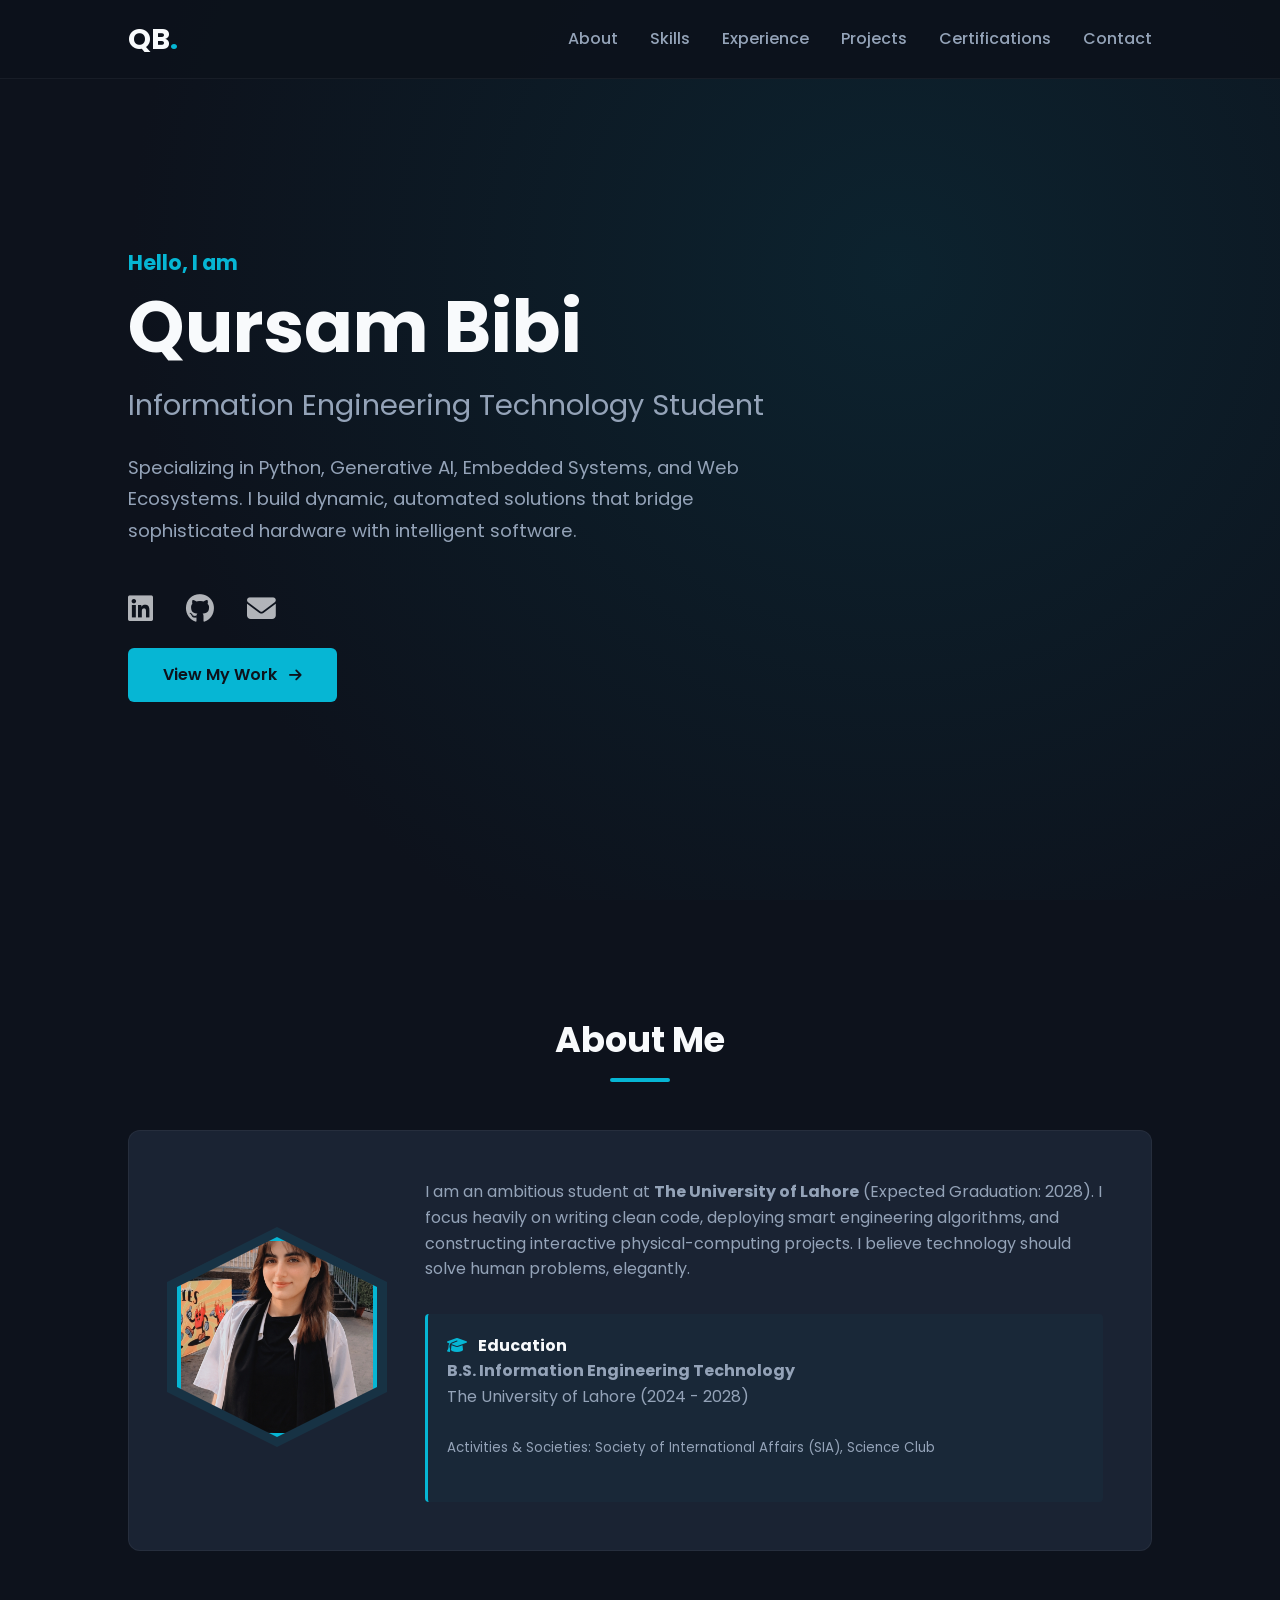
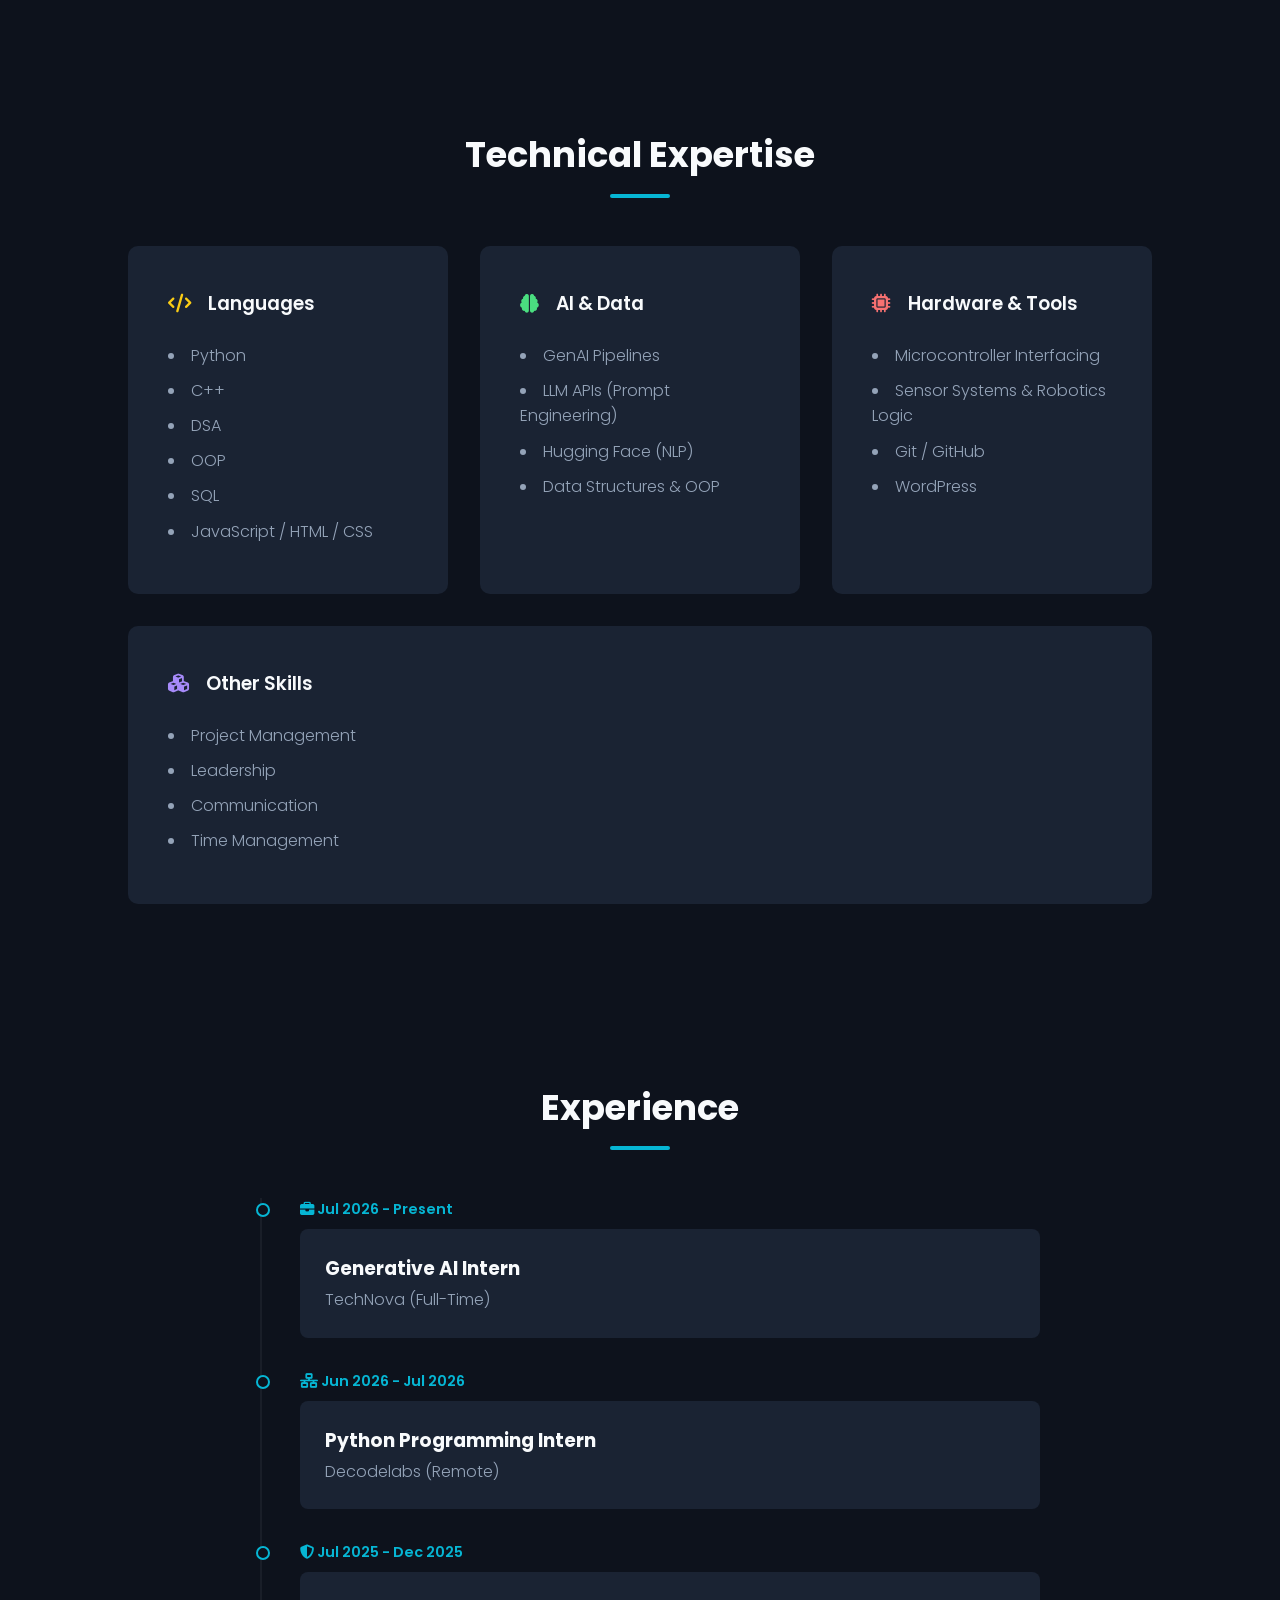
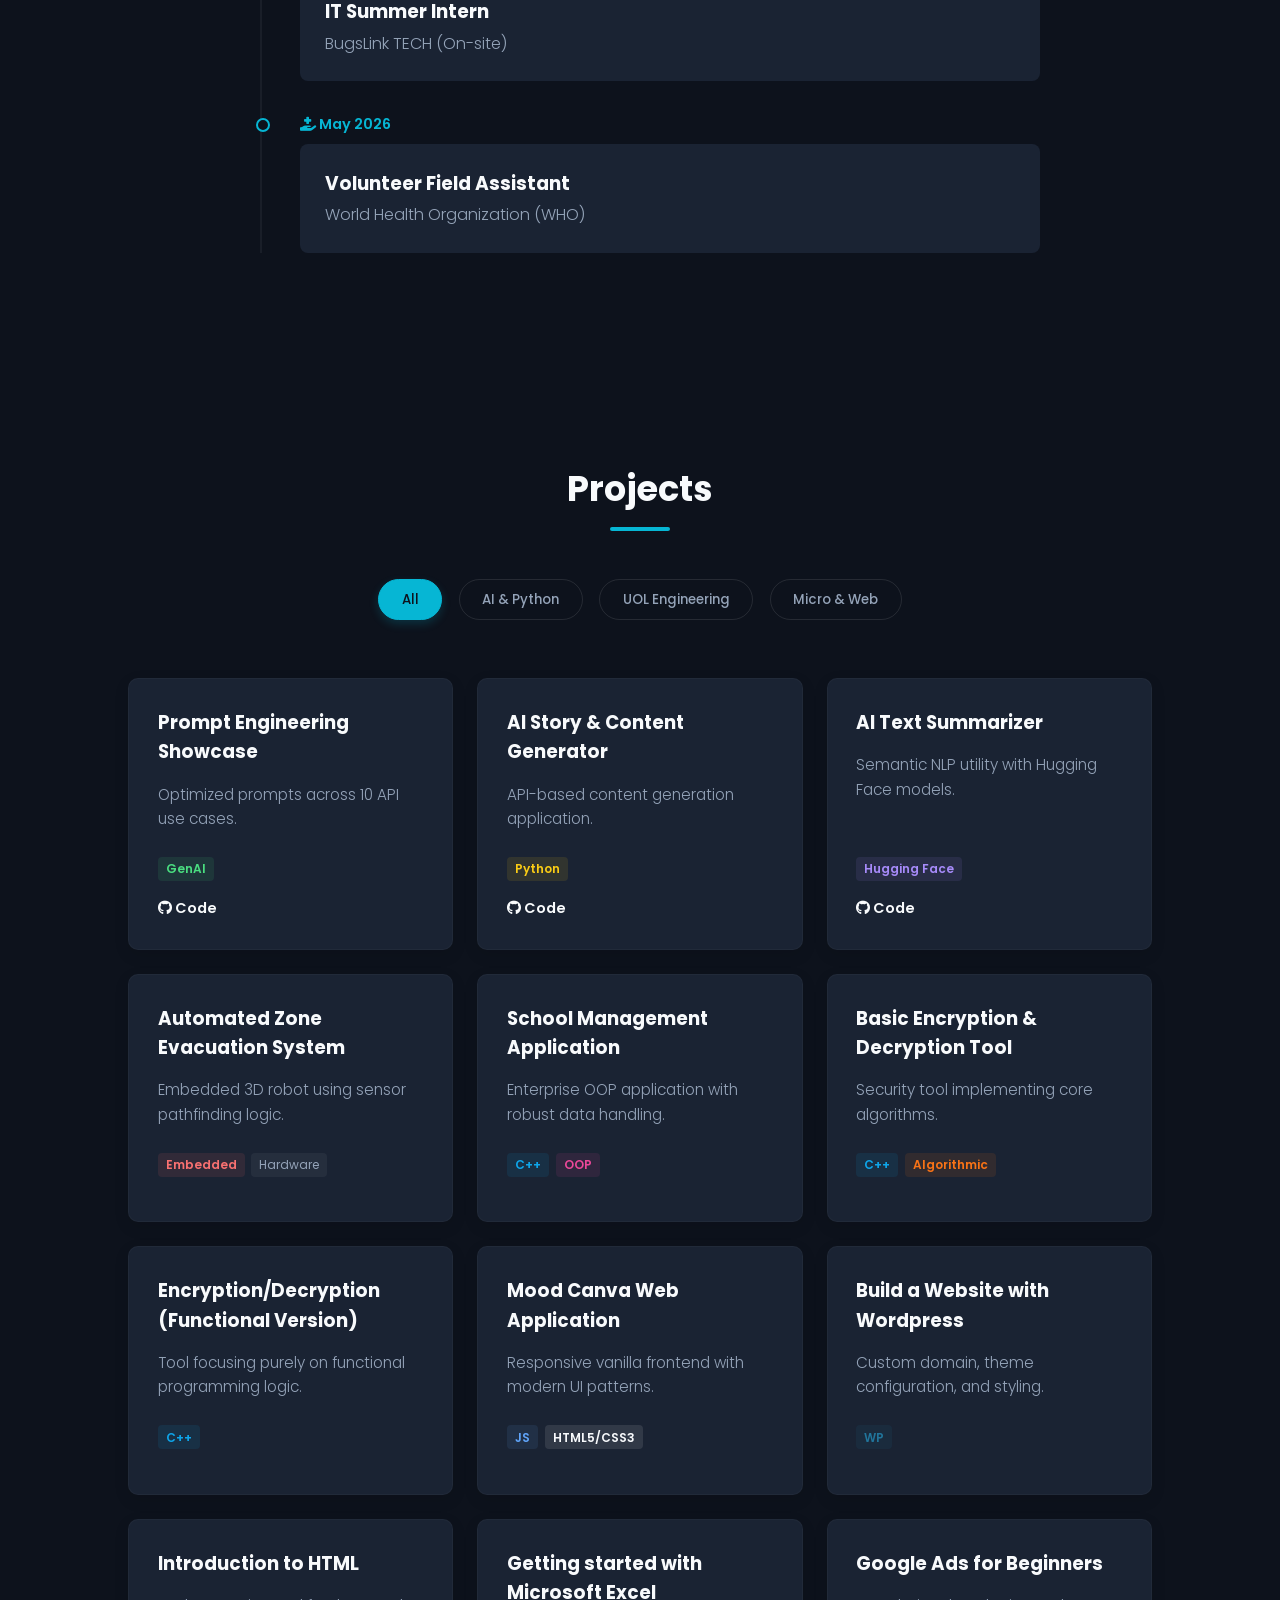
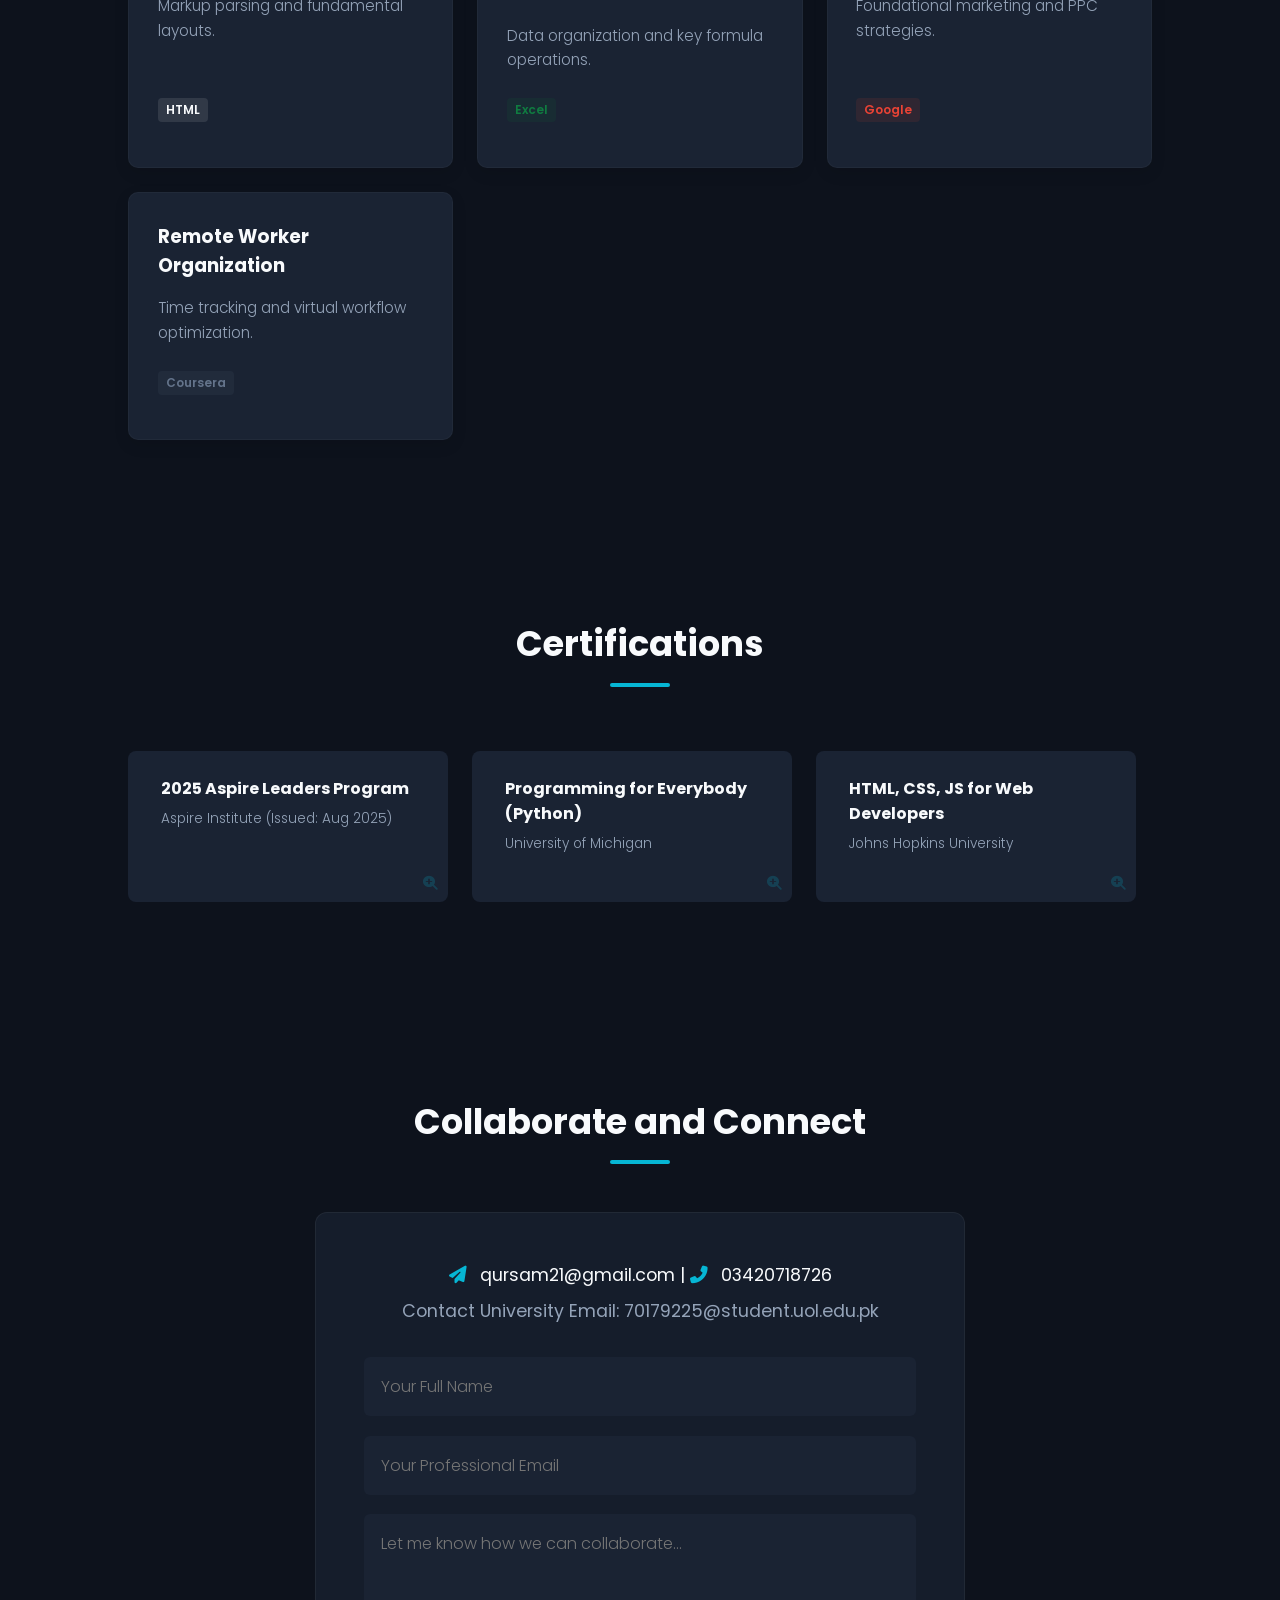
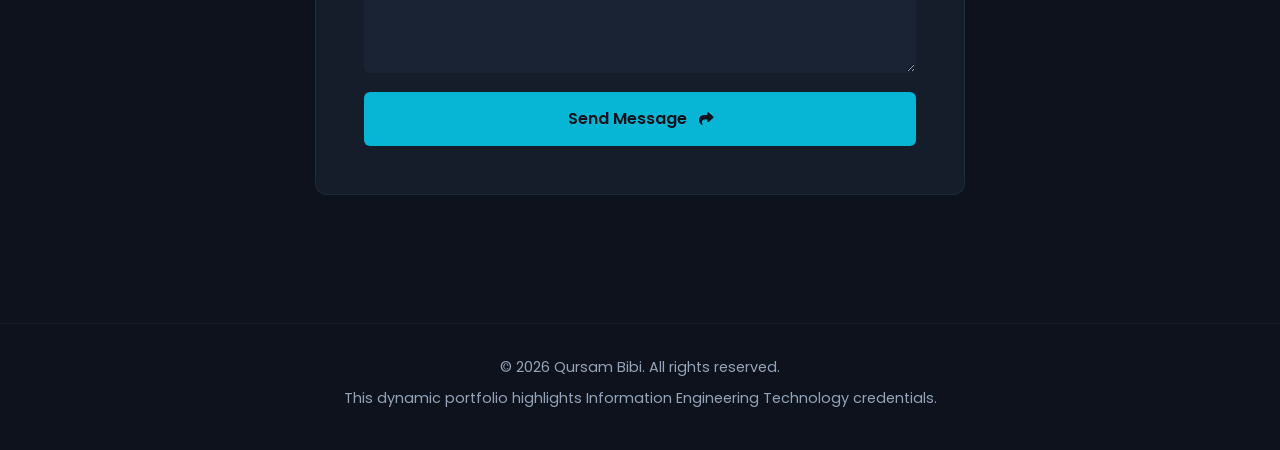
==== index.html @ 662cc567 "Move index.html to root folder" ====
<!DOCTYPE html>
<html lang="en">
<head>
    <meta charset="UTF-8">
    <meta name="viewport" content="width=device-width, initial-scale=1.0">
    <title>Qursam Bibi | Engineering Portfolio</title>
    <!-- Modern Font and FontAwesome for Icons -->
    <link href="https://fonts.googleapis.com/css2?family=Poppins:wght@300;400;600;700&display=swap" rel="stylesheet">
    <link rel="stylesheet" href="https://cdnjs.cloudflare.com/ajax/libs/font-awesome/6.4.0/css/all.min.css">
    <link rel="stylesheet" href="style.css">
</head>
<body class="interactive-theme">

    <!-- Header / Navigation -->
    <header>
        <div class="logo">QB<span>.</span></div>
        <nav>
            <ul class="nav-links">
                <li><a href="#about">About</a></li>
                <li><a href="#skills">Skills</a></li>
                <li><a href="#experience">Experience</a></li>
                <li><a href="#projects">Projects</a></li>
                <li><a href="#certifications">Certifications</a></li>
                <li><a href="#contact">Contact</a></li>
            </ul>
        </nav>
        <div class="menu-toggle"><i class="fas fa-bars"></i></div>
    </header>

    <!-- Hero Section with Mask Cursor Effect -->
    <section class="hero mask-effect">
        <div class="hero-bg-anim"></div>
        <div class="hero-content main-content" id="heroMask">
            <h3 class="reveal-top">Hello, I am</h3>
            <h1 class="reveal-top delay-1">Qursam Bibi</h1>
            <h2 class="reveal-top delay-2">Information Engineering Technology Student</h2>
            <p class="reveal-top delay-3">Specializing in Python, Generative AI, Embedded Systems, and Web Ecosystems. I build dynamic, automated solutions that bridge sophisticated hardware with intelligent software.</p>
            <div class="social-icons reveal-top delay-4">
                <a href="https://www.linkedin.com/in/qursam-bibi-b3309b320/" target="_blank"><i class="fab fa-linkedin"></i></a>
                <a href="https://github.com/QURSAM-70179225" target="_blank"><i class="fab fa-github"></i></a>
                <a href="mailto:qursam21@gmail.com"><i class="fas fa-envelope"></i></a>
            </div>
            <a href="#projects" class="btn btn-primary reveal-top delay-5">View My Work <i class="fas fa-arrow-right"></i></a>
        </div>
    </section>

    <!-- About Section (Including Integrated Picture) -->
    <section id="about" class="about">
        <h2 class="section-title reveal-left">About Me</h2>
        <div class="about-container reveal-bottom delay-1">
            <div class="about-image">
                <img src="image_0.png" alt="Qursam Bibi - Information Engineering Technology" class="portrait-hex">
            </div>
            <div class="about-text">
                <p>I am an ambitious student at <strong>The University of Lahore</strong> (Expected Graduation: 2028). I focus heavily on writing clean code, deploying smart engineering algorithms, and constructing interactive physical-computing projects. I believe technology should solve human problems, elegantly.</p>
                <div class="edu-box">
                    <h4><i class="fas fa-graduation-cap edu-icon"></i> Education</h4>
                    <p><strong>B.S. Information Engineering Technology</strong><br>The University of Lahore (2024 - 2028)</p>
                    <p class="edu-meta"><small>Activities & Societies: Society of International Affairs (SIA), Science Club</small></p>
                </div>
            </div>
        </div>
    </section>

    <!-- Skills Grid Section -->
    <section id="skills" class="skills grid-fade">
        <h2 class="section-title reveal-left">Technical Expertise</h2>
        <div class="skills-grid">
            <div class="skill-category reveal-bottom">
                <div class="skill-head"><h3><i class="fas fa-code icon-lang"></i> Languages</h3></div>
                <ul><li>Python</li><li>C++</li><li>DSA</li><li>OOP</li><li>SQL</li><li>JavaScript / HTML / CSS</li></ul>
            </div>
            <div class="skill-category reveal-bottom delay-1">
                <div class="skill-head"><h3><i class="fas fa-brain icon-ai"></i> AI & Data</h3></div>
                <ul><li>GenAI Pipelines</li><li>LLM APIs (Prompt Engineering)</li><li>Hugging Face (NLP)</li><li>Data Structures & OOP</li></ul>
            </div>
            <div class="skill-category reveal-bottom delay-2">
                <div class="skill-head"><h3><i class="fas fa-microchip icon-hw"></i> Hardware & Tools</h3></div>
                <ul><li>Microcontroller Interfacing</li><li>Sensor Systems & Robotics Logic</li><li>Git / GitHub</li><li>WordPress</li></ul>
            </div>
        </div>
        <div class="skills-grid custom-skills-margin">
            <div class="skill-category reveal-bottom delay-3">
                <div class="skill-head"><h3><i class="fas fa-cubes icon-other"></i> Other Skills</h3></div>
                <ul><li>Project Management</li><li>Leadership</li><li>Communication</li><li>Time Management</li></ul>
            </div>
        </div>
    </section>

    <!-- Experience Timeline Section -->
    <section id="experience" class="experience">
        <h2 class="section-title reveal-left">Experience</h2>
        <div class="timeline scroll-timeline">
            <div class="timeline-item reveal-right"><span class="date"><i class="fas fa-briefcase"></i> Jul 2026 - Present</span><div class="timeln-content"><h3>Generative AI Intern</h3><h4>TechNova (Full-Time)</h4></div></div>
            <div class="timeline-item reveal-right delay-1"><span class="date"><i class="fas fa-network-wired"></i> Jun 2026 - Jul 2026</span><div class="timeln-content"><h3>Python Programming Intern</h3><h4>Decodelabs (Remote)</h4></div></div>
            <div class="timeline-item reveal-right delay-2"><span class="date"><i class="fas fa-shield-alt"></i> Jul 2025 - Dec 2025</span><div class="timeln-content"><h3>IT Summer Intern</h3><h4>BugsLink TECH (On-site)</h4></div></div>
            <div class="timeline-item reveal-right delay-3"><span class="date"><i class="fas fa-hand-holding-medical"></i> May 2026</span><div class="timeln-content"><h3>Volunteer Field Assistant</h3><h4>World Health Organization (WHO)</h4></div></div>
        </div>
    </section>

    <!-- Projects Section (Integrated ALL 13 and Added Filter) -->
    <section id="projects" class="projects">
        <h2 class="section-title reveal-left">Projects</h2>
        
        <!-- Project Category Filter Buttons -->
        <div class="filter-controls reveal-bottom delay-1">
            <button class="filter-btn active" data-filter="all">All</button>
            <button class="filter-btn" data-filter="ai">AI & Python</button>
            <button class="filter-btn" data-filter="uol">UOL Engineering</button>
            <button class="filter-btn" data-filter="micro">Micro & Web</button>
        </div>

        <div class="project-grid scroll-grid" id="projectGrid">
            <!-- AI & Python -->
            <div class="project-card filt-ai reveal-bottom"><h3>Prompt Engineering Showcase</h3><p>Optimized prompts across 10 API use cases.</p><div class="card-tags"><span class="tech-tag tag-ai">GenAI</span></div><a href="https://github.com/QURSAM-70179225/prompt-engineering-showcase" target="_blank" class="proj-link"><i class="fab fa-github"></i> Code</a></div>
            <div class="project-card filt-ai reveal-bottom delay-1"><h3>AI Story & Content Generator</h3><p>API-based content generation application.</p><div class="card-tags"><span class="tech-tag tag-python">Python</span></div><a href="https://github.com/QURSAM-70179225/TechNova-ai-story-generator" target="_blank" class="proj-link"><i class="fab fa-github"></i> Code</a></div>
            <div class="project-card filt-ai reveal-bottom delay-2"><h3>AI Text Summarizer</h3><p>Semantic NLP utility with Hugging Face models.</p><div class="card-tags"><span class="tech-tag tag-hf">Hugging Face</span></div><a href="https://github.com/QURSAM-70179225/Novatech_ai-text-summarizer" target="_blank" class="proj-link"><i class="fab fa-github"></i> Code</a></div>
            
            <!-- UOL Engineering -->
            <div class="project-card filt-uol reveal-bottom delay-3"><h3>Automated Zone Evacuation System</h3><p>Embedded 3D robot using sensor pathfinding logic.</p><div class="card-tags"><span class="tech-tag tag-embedded">Embedded</span><span class="status-tag tag-hw">Hardware</span></div></div>
            <div class="project-card filt-uol reveal-bottom delay-4"><h3>School Management Application</h3><p>Enterprise OOP application with robust data handling.</p><div class="card-tags"><span class="tech-tag tag-cpp">C++</span><span class="tech-tag tag-oop">OOP</span></div></div>
            <div class="project-card filt-uol reveal-bottom delay-5"><h3>Basic Encryption & Decryption Tool</h3><p>Security tool implementing core algorithms.</p><div class="card-tags"><span class="tech-tag tag-cpp">C++</span><span class="tech-tag tag-algo">Algorithmic</span></div></div>
            <div class="project-card filt-uol reveal-bottom delay-6"><h3>Encryption/Decryption (Functional Version)</h3><p>Tool focusing purely on functional programming logic.</p><div class="card-tags"><span class="tech-tag tag-cpp">C++</span></div></div>
            
            <!-- Micro & Web Projects -->
            <div class="project-card filt-micro reveal-bottom delay-7"><h3>Mood Canva Web Application</h3><p>Responsive vanilla frontend with modern UI patterns.</p><div class="card-tags"><span class="tech-tag tag-js">JS</span><span class="tech-tag tag-web">HTML5/CSS3</span></div></div>
            <div class="project-card filt-micro reveal-bottom delay-8"><h3>Build a Website with Wordpress</h3><p>Custom domain, theme configuration, and styling.</p><div class="card-tags"><span class="tech-tag tag-wp">WP</span></div></div>
            <div class="project-card filt-micro reveal-bottom delay-9"><h3>Introduction to HTML</h3><p>Markup parsing and fundamental layouts.</p><div class="card-tags"><span class="tech-tag tag-web">HTML</span></div></div>
            <div class="project-card filt-micro reveal-bottom delay-10"><h3>Getting started with Microsoft Excel</h3><p>Data organization and key formula operations.</p><div class="card-tags"><span class="tech-tag tag-excel">Excel</span></div></div>
            <div class="project-card filt-micro reveal-bottom delay-11"><h3>Google Ads for Beginners</h3><p>Foundational marketing and PPC strategies.</p><div class="card-tags"><span class="tech-tag tag-marketing">Google</span></div></div>
            <div class="project-card filt-micro reveal-bottom delay-12"><h3>Remote Worker Organization</h3><p>Time tracking and virtual workflow optimization.</p><div class="card-tags"><span class="tech-tag tag-org">Coursera</span></div></div>
        </div>
    </section>

    <!-- Certifications Section -->
    <section id="certifications" class="certifications">
        <h2 class="section-title reveal-left">Certifications</h2>
        <div class="cert-scroller reveal-bottom delay-1">
            <div class="cert-scroll-track">
                <div class="cert-item-scroll" onclick="openCert('aspire_cert.jpg')"><strong>2025 Aspire Leaders Program</strong><p>Aspire Institute (Issued: Aug 2025)</p><i class="fas fa-search-plus cert-zoomer"></i></div>
                <div class="cert-item-scroll" onclick="openCert('python_cert.jpg')"><strong>Programming for Everybody (Python)</strong><p>University of Michigan</p><i class="fas fa-search-plus cert-zoomer"></i></div>
                <div class="cert-item-scroll" onclick="openCert('web_cert.jpg')"><strong>HTML, CSS, JS for Web Developers</strong><p>Johns Hopkins University</p><i class="fas fa-search-plus cert-zoomer"></i></div>
                <div class="cert-item-scroll" onclick="openCert('leadership_cert.jpg')"><strong>Organizational Leadership</strong><p>IIM Ahmedabad (Issued: May 2024)</p><i class="fas fa-search-plus cert-zoomer"></i></div>
                <div class="cert-item-scroll" onclick="openCert('problemsolving_cert.jpg')"><strong>Effective Problem-Solving</strong><p>UC Irvine (Issued: Apr 2025)</p><i class="fas fa-search-plus cert-zoomer"></i></div>
                <div class="cert-item-scroll" onclick="openCert('ibm_cert.jpg')"><strong>Developing Interpersonal Skills</strong><p>IBM (Issued: May 2025)</p><i class="fas fa-search-plus cert-zoomer"></i></div>
                <div class="cert-item-scroll" onclick="openCert('google_cert.jpg')"><strong>Foundations of Digital Marketing</strong><p>Google (Issued: Jun 2025)</p><i class="fas fa-search-plus cert-zoomer"></i></div>
                <div class="cert-item-scroll" onclick="openCert('sql_cert.jpg')"><strong>Understanding Basic SQL Syntax</strong><p>Coursera Project Network</p><i class="fas fa-search-plus cert-zoomer"></i></div>
                <div class="cert-item-scroll" onclick="openCert('leeds_cert.jpg')"><strong>Training and Learning Online</strong><p>University of Leeds (Issued: Jul 2024)</p><i class="fas fa-search-plus cert-zoomer"></i></div>
                <div class="cert-item-scroll" onclick="openCert('london_cert.jpg')"><strong>Finding Your Professional Voice</strong><p>Royal Holloway, London (Issued: Jun 2024)</p><i class="fas fa-search-plus cert-zoomer"></i></div>
            </div>
        </div>
    </section>

    <!-- Certificate Modal -->
    <div id="certModal" class="modal">
        <span class="close" onclick="closeCert()">&times;</span>
        <img class="modal-content" id="imgCert">
    </div>

    <!-- Contact Section -->
    <section id="contact" class="contact">
        <h2 class="section-title reveal-left">Collaborate and Connect</h2>
        <div class="contact-container reveal-bottom delay-1">
            <p><i class="fas fa-paper-plane"></i> qursam21@gmail.com | <i class="fas fa-phone-alt"></i> 03420718726</p>
            <p class="con-sub">Contact University Email: 70179225@student.uol.edu.pk</p>
            <form id="contact-form" onsubmit="event.preventDefault(); alert('Message feature placeholder activated successfully!');">
                <input type="text" placeholder="Your Full Name" required>
                <input type="email" placeholder="Your Professional Email" required>
                <textarea placeholder="Let me know how we can collaborate..." rows="5" required></textarea>
                <button type="submit" class="btn btn-primary">Send Message <i class="fas fa-share"></i></button>
            </form>
        </div>
    </section>

    <footer>
        <p>&copy; 2026 Qursam Bibi. All rights reserved.</p>
        <p>This dynamic portfolio highlights Information Engineering Technology credentials.</p>
    </footer>

    <script src="script.js"></script>
</body>
</html>
---- style.css ----
/* Core Styling Rules */
* {
    margin: 0;
    padding: 0;
    box-sizing: border-box;
    font-family: 'Poppins', sans-serif;
    scroll-behavior: smooth;
    transition: background-color 0.3s ease, color 0.3s ease, border-color 0.3s ease, box-shadow 0.3s ease;
}

:root {
    --bg-color: #0d121c;
    --card-bg: #1a2333;
    --accent-color: #06b6d4;
    --text-main: #f8fafc;
    --text-muted: #94a3b8;
    --btn-hover: #22d3ee;
}

body {
    background-color: var(--bg-color);
    color: var(--text-main);
    line-height: 1.6;
    overflow-x: hidden;
}

/* Header & Nav */
header {
    position: fixed;
    top: 0;
    width: 100%;
    background-color: rgba(13, 18, 28, 0.95);
    display: flex;
    justify-content: space-between;
    align-items: center;
    padding: 1rem 10%;
    z-index: 1000;
    border-bottom: 1px solid rgba(255, 255, 255, 0.05);
}

.logo {
    font-size: 1.8rem;
    font-weight: 700;
    color: var(--text-main);
}

.logo span {
    color: var(--accent-color);
}

.nav-links {
    display: flex;
    list-style: none;
}

.nav-links li a {
    color: var(--text-muted);
    text-decoration: none;
    margin-left: 2rem;
    font-weight: 500;
}

.nav-links li a:hover {
    color: var(--accent-color);
}

.menu-toggle {
    display: none;
    font-size: 1.5rem;
    cursor: pointer;
}

/* Sections Global Layout */
section {
    padding: 7rem 10% 4rem 10%;
    position: relative;
}

.section-title {
    font-size: 2.2rem;
    text-align: center;
    margin-bottom: 3rem;
    position: relative;
    color: var(--text-main);
    z-index: 2;
}

.section-title::after {
    content: '';
    display: block;
    width: 60px;
    height: 4px;
    background-color: var(--accent-color);
    margin: 10px auto 0 auto;
    border-radius: 2px;
}

/* Hero Section */
.hero {
    min-height: 100vh;
    display: flex;
    align-items: center;
    position: relative;
    overflow: hidden;
    perspective: 1000px;
}

.hero-bg-anim {
    position: absolute;
    top: 0; left: 0; width: 100%; height: 100%;
    background: radial-gradient(circle at 70% 30%, rgba(6, 182, 212, 0.1), rgba(13, 18, 28, 1) 70%);
    z-index: 1;
}

.hero-content {
    position: relative;
    z-index: 2;
    transform-style: preserve-3d;
    transition: transform 0.1s ease;
}

.hero-content h3 {
    color: var(--accent-color);
    font-size: 1.3rem;
    margin-bottom: 0.5rem;
}

.hero-content h1 {
    font-size: 4.5rem;
    line-height: 1.1;
    margin-bottom: 1rem;
    color: var(--text-main);
    font-weight: 700;
}

.hero-content h2 {
    color: var(--text-muted);
    font-size: 1.8rem;
    margin-bottom: 1.5rem;
    font-weight: 400;
}

.hero-content p {
    max-width: 650px;
    color: var(--text-muted);
    margin-bottom: 2.5rem;
    font-size: 1.15rem;
    line-height: 1.7;
}

.social-icons {
    margin-bottom: 1rem;
}

.social-icons a {
    color: rgba(248, 250, 252, 0.7);
    font-size: 1.8rem;
    margin-right: 1.8rem;
    display: inline-block;
    transition: transform 0.3s ease, color 0.3s ease;
}

.social-icons a:hover {
    color: var(--accent-color);
    transform: translateY(-4px) scale(1.1);
}

.btn {
    display: inline-block;
    padding: 0.9rem 2.2rem;
    color: var(--bg-color);
    text-decoration: none;
    font-weight: 600;
    border-radius: 6px;
    border: none;
    cursor: pointer;
    font-size: 1rem;
}

.btn-primary {
    background-color: var(--accent-color);
}

.btn:hover {
    background-color: var(--btn-hover);
    transform: translateY(-3px);
    box-shadow: 0 5px 15px rgba(6, 182, 212, 0.2);
}

.btn i {
    margin-left: 0.5rem;
    font-size: 0.9rem;
}

/* About Section */
.about-container {
    display: flex;
    align-items: center;
    gap: 3rem;
    background-color: var(--card-bg);
    padding: 3rem;
    border-radius: 12px;
    border: 1px solid rgba(255, 255, 255, 0.05);
    z-index: 2;
}

.about-image {
    position: relative;
    flex-shrink: 0;
}

.portrait-hex {
    width: 200px;
    height: 200px;
    object-fit: cover;
    clip-path: polygon(50% 0%, 100% 25%, 100% 75%, 50% 100%, 0% 75%, 0% 25%);
    border: 4px solid var(--accent-color);
}

.about-image::after {
    content: '';
    position: absolute;
    top: -10px; left: -10px; width: 220px; height: 220px;
    background-color: rgba(6, 182, 212, 0.1);
    clip-path: polygon(50% 0%, 100% 25%, 100% 75%, 50% 100%, 0% 75%, 0% 25%);
    z-index: -1;
}

.about-text p {
    color: var(--text-muted);
    font-size: 1rem;
    margin-bottom: 1.5rem;
}

.edu-box {
    margin-top: 2rem;
    border-left: 3px solid var(--accent-color);
    padding-left: 1rem;
    background-color: rgba(6, 182, 212, 0.03);
    padding: 1.2rem;
    border-radius: 4px;
}

.edu-icon { color: var(--accent-color); margin-right: 0.5rem; }

/* Skills Grid */
.skills-grid {
    display: grid;
    grid-template-columns: repeat(auto-fit, minmax(280px, 1fr));
    gap: 2rem;
    z-index: 2;
}

.custom-skills-margin {
    margin-top: 2rem;
}

.skill-category {
    background-color: var(--card-bg);
    padding: 2.5rem;
    border-radius: 10px;
    border-top: 3px solid transparent;
    transition: border-color 0.3s ease, transform 0.3s ease;
}

.skill-category:hover {
    border-top-color: var(--accent-color);
    transform: translateY(-5px);
}

.skill-head h3 {
    margin-bottom: 1.5rem;
    font-weight: 600;
}

.skill-head h3 i { margin-right: 0.8rem; }
.icon-lang { color: #facc15; }
.icon-ai { color: #4ade80; }
.icon-hw { color: #f87171; }
.icon-other { color: #a78bfa; }

.skill-category ul {
    list-style-position: inside;
    color: var(--text-muted);
}

.skill-category li {
    margin-bottom: 0.6rem;
    font-weight: 300;
}

/* Experience Timeline */
.scroll-timeline {
    position: relative;
    max-width: 800px;
    margin: 0 auto;
}

.scroll-timeline::before {
    content: '';
    position: absolute;
    top: 0; left: 20px; width: 2px; height: 100%;
    background-color: rgba(255, 255, 255, 0.05);
    z-index: 1;
}

.timeline-item {
    padding-left: 60px;
    margin-bottom: 2rem;
    position: relative;
    z-index: 2;
}

.timeline-item::after {
    content: '';
    position: absolute;
    top: 5px; left: 16px; width: 10px; height: 10px;
    background-color: var(--bg-color);
    border: 2px solid var(--accent-color);
    border-radius: 50%;
}

.timeline-item .date {
    color: var(--accent-color);
    font-weight: 600;
    font-size: 0.9rem;
    display: block;
    margin-bottom: 0.5rem;
}

.timeln-content {
    background-color: var(--card-bg);
    padding: 1.5rem;
    border-radius: 8px;
    border: 1px solid transparent;
}

.timeline-item h3 { margin-bottom: 0.2rem; }
.timeline-item h4 { color: var(--text-muted); font-weight: 300; }

/* Projects Section */
.filter-controls {
    text-align: center;
    margin-bottom: 3rem;
}

.filter-btn {
    background: none;
    border: 1px solid rgba(255, 255, 255, 0.1);
    color: var(--text-muted);
    padding: 0.6rem 1.4rem;
    margin: 0 0.4rem 0.6rem 0.4rem;
    border-radius: 30px;
    cursor: pointer;
    font-weight: 500;
}

.filter-btn:hover, .filter-btn.active {
    background-color: var(--accent-color);
    color: var(--bg-color);
    border-color: var(--accent-color);
    box-shadow: 0 4px 10px rgba(6, 182, 212, 0.2);
}

.project-grid {
    display: grid;
    grid-template-columns: repeat(auto-fit, minmax(280px, 1fr));
    gap: 1.5rem;
}

.project-card {
    background-color: var(--card-bg);
    padding: 1.8rem;
    border-radius: 10px;
    display: flex;
    flex-direction: column;
    justify-content: space-between;
    border: 1px solid rgba(255, 255, 255, 0.03);
    transform-style: preserve-3d;
    perspective: 1000px;
    box-shadow: 0 5px 15px rgba(0, 0, 0, 0.1);
}

.project-card:hover {
    border-color: rgba(6, 182, 212, 0.1);
    box-shadow: 0 10px 25px rgba(6, 182, 212, 0.05);
}

.project-card h3 {
    margin-bottom: 1rem;
    font-size: 1.15rem;
    color: var(--text-main);
}

.project-card p {
    color: var(--text-muted);
    font-size: 0.95rem;
    margin-bottom: 1.5rem;
    font-weight: 300;
    flex-grow: 1;
}

.card-tags { margin-bottom: 1rem; }

.tech-tag { padding: 0.15rem 0.5rem; font-size: 0.75rem; border-radius: 4px; margin-right: 0.4rem; display: inline-block; font-weight: 600; }
.status-tag { padding: 0.15rem 0.5rem; font-size: 0.75rem; border-radius: 4px; display: inline-block; }

.tag-ai { background-color: rgba(74, 222, 128, 0.1); color: #4ade80; }
.tag-python { background-color: rgba(250, 204, 21, 0.1); color: #facc15; }
.tag-embedded { background-color: rgba(248, 113, 113, 0.1); color: #f87171; }
.tag-js { background-color: rgba(96, 165, 250, 0.1); color: #60a5fa; }
.tag-web { background-color: rgba(248, 250, 252, 0.1); color: var(--text-main); }
.tag-hf { background-color: rgba(167, 139, 250, 0.1); color: #a78bfa; }
.tag-cpp { background-color: rgba(14, 165, 233, 0.1); color: #0ea5e9; }
.tag-oop { background-color: rgba(236, 72, 153, 0.1); color: #ec4899; }
.tag-algo { background-color: rgba(249, 115, 22, 0.1); color: #f97316; }
.tag-wp { background-color: rgba(33, 117, 155, 0.1); color: #21759b; }
.tag-excel { background-color: rgba(16, 124, 65, 0.1); color: #107c41; }
.tag-marketing { background-color: rgba(234, 67, 53, 0.1); color: #ea4335; }
.tag-org { background-color: rgba(100, 116, 139, 0.1); color: #64748b; }
.tag-hw { background-color: rgba(255, 255, 255, 0.05); color: var(--text-muted); }

.proj-link {
    display: inline-block;
    color: var(--text-main);
    text-decoration: none;
    font-weight: 600;
    font-size: 0.9rem;
}

.proj-link:hover {
    color: var(--accent-color);
}

/* Certifications Layout */
.certifications {
    background: linear-gradient(180deg, rgba(13, 18, 28, 1), rgba(13, 18, 28, 0.9) 100%);
    overflow: hidden;
    z-index: 2;
}

.cert-scroller {
    width: 100%;
    overflow-x: auto;
    padding: 1rem 0;
}

.cert-scroller::-webkit-scrollbar { height: 6px; }
.cert-scroller::-webkit-scrollbar-thumb { background-color: var(--accent-color); border-radius: 10px; }
.cert-scroller::-webkit-scrollbar-track { background-color: var(--card-bg); }

.cert-scroll-track {
    display: flex;
    gap: 1.5rem;
    width: max-content;
}

.cert-item-scroll {
    background-color: var(--card-bg);
    padding: 1.5rem 2rem;
    border-radius: 8px;
    width: 320px;
    flex-shrink: 0;
    cursor: pointer;
    border: 1px solid transparent;
    position: relative;
    transition: border-color 0.3s ease, transform 0.3s ease;
}

.cert-item-scroll:hover {
    border-color: rgba(6, 182, 212, 0.1);
    transform: translateY(-3px);
}

.cert-item-scroll strong { font-size: 1rem; color: var(--text-main); display: block; margin-bottom: 0.4rem; }
.cert-item-scroll p { color: var(--text-muted); font-size: 0.85rem; font-weight: 300; }

.cert-zoomer {
    position: absolute;
    bottom: 10px; right: 10px;
    color: var(--accent-color);
    opacity: 0.2;
    font-size: 0.9rem;
}

.cert-item-scroll:hover .cert-zoomer { opacity: 1; }

/* Modal Styling */
.modal {
    display: none; 
    position: fixed; 
    z-index: 1001; 
    left: 0; top: 0; width: 100%; height: 100%;
    overflow: auto; 
    background-color: rgba(13, 18, 28, 0.9);
    backdrop-filter: blur(5px);
}

.modal-content {
    margin: 50px auto;
    display: block;
    width: 90%;
    max-width: 800px;
    border-radius: 8px;
    border: 4px solid var(--card-bg);
    box-shadow: 0 10px 30px rgba(0,0,0,0.5);
    animation: zoomModal 0.3s ease;
}

@keyframes zoomModal {
    from { transform: scale(0.8); opacity: 0; }
    to { transform: scale(1); opacity: 1; }
}

.close {
    position: absolute;
    top: 20px; right: 20px;
    color: #f1f1f1;
    font-size: 40px;
    font-weight: bold;
    cursor: pointer;
}

.close:hover { color: var(--accent-color); }

/* Contact Section */
.contact-container {
    max-width: 650px;
    margin: 0 auto;
    text-align: center;
    background-color: rgba(26, 35, 51, 0.7);
    padding: 3rem;
    border-radius: 12px;
    border: 1px solid rgba(255, 255, 255, 0.05);
    z-index: 2;
}

.contact-container p { font-size: 1.1rem; margin-bottom: 0.5rem; }
.contact-container p i { color: var(--accent-color); margin-right: 0.5rem; }
.con-sub { color: var(--text-muted); font-size: 0.95rem; margin-bottom: 2.5rem; }

#contact-form {
    margin-top: 2rem;
    display: flex;
    flex-direction: column;
    gap: 1.2rem;
}

#contact-form input, #contact-form textarea {
    background-color: var(--card-bg);
    border: 1px solid transparent;
    padding: 1rem;
    color: var(--text-main);
    border-radius: 6px;
    font-size: 1rem;
    font-weight: 300;
}

#contact-form input:focus, #contact-form textarea:focus {
    outline: none;
    border-color: rgba(6, 182, 212, 0.3);
    background-color: rgba(26, 35, 51, 0.9);
}

/* Footer Styling */
footer {
    text-align: center;
    padding: 2rem;
    color: var(--text-muted);
    font-size: 0.9rem;
    border-top: 1px solid rgba(255, 255, 255, 0.05);
    margin-top: 4rem;
}

footer p { margin-bottom: 0.5rem; }

/* Staggered Scroll Reveals Classes */
.reveal-top { opacity: 0; transform: translateY(-30px); transition: opacity 0.8s ease, transform 0.8s ease; }
.reveal-bottom { opacity: 0; transform: translateY(30px); transition: opacity 0.8s ease, transform 0.8s ease; }
.reveal-left { opacity: 0; transform: translateX(-30px); transition: opacity 0.8s ease, transform 0.8s ease; }
.reveal-right { opacity: 0; transform: translateX(30px); transition: opacity 0.8s ease, transform 0.8s ease; }

.delay-1 { transition-delay: 0.1s !important; }
.delay-2 { transition-delay: 0.2s !important; }
.delay-3 { transition-delay: 0.3s !important; }
.delay-4 { transition-delay: 0.4s !important; }
.delay-5 { transition-delay: 0.5s !important; }

.reveal-top.active, .reveal-bottom.active, .reveal-left.active, .reveal-right.active {
    opacity: 1;
    transform: translate(0, 0);
}

/* Mobile Optimization */
@media (max-width: 900px) {
    header { padding: 1rem 5%; }
    section { padding: 6rem 5% 4rem 5%; }
    .hero-content h1 { font-size: 3.2rem; }
    .about-container { flex-direction: column; text-align: center; gap: 2rem; padding: 2rem; }
    .nav-links {
        display: none; flex-direction: column; position: absolute; top: 100%; left: 0; width: 100%;
        background-color: var(--bg-color); padding: 2rem; border-bottom: 1px solid rgba(255, 255, 255, 0.1);
    }
    .nav-links.active { display: flex; }
    .nav-links li { margin: 1rem 0; }
    .nav-links li a { margin-left: 0; font-size: 1.1rem; }
    .menu-toggle { display: block; color: var(--text-main); }
    .reveal-left, .reveal-right { transform: translateY(20px); }
    .modal-content { width: 95%; margin: 20px auto; }
}
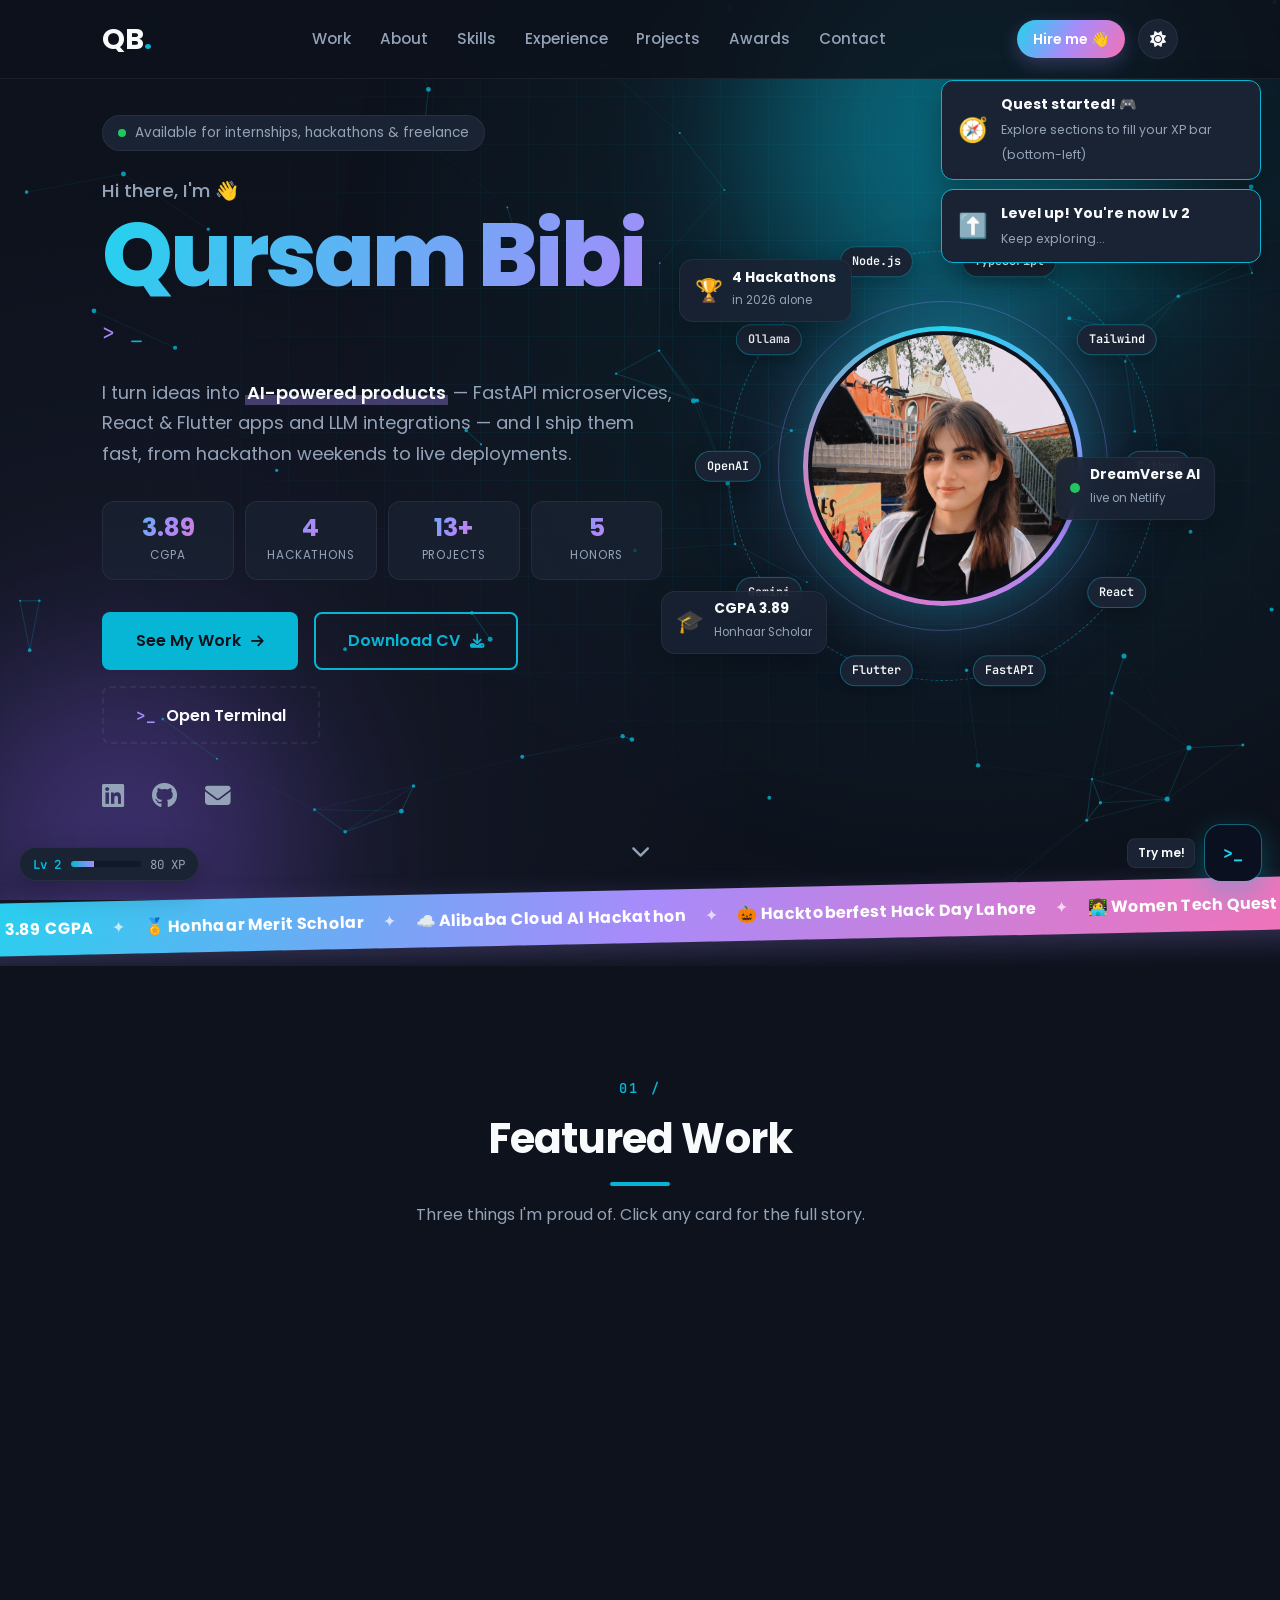
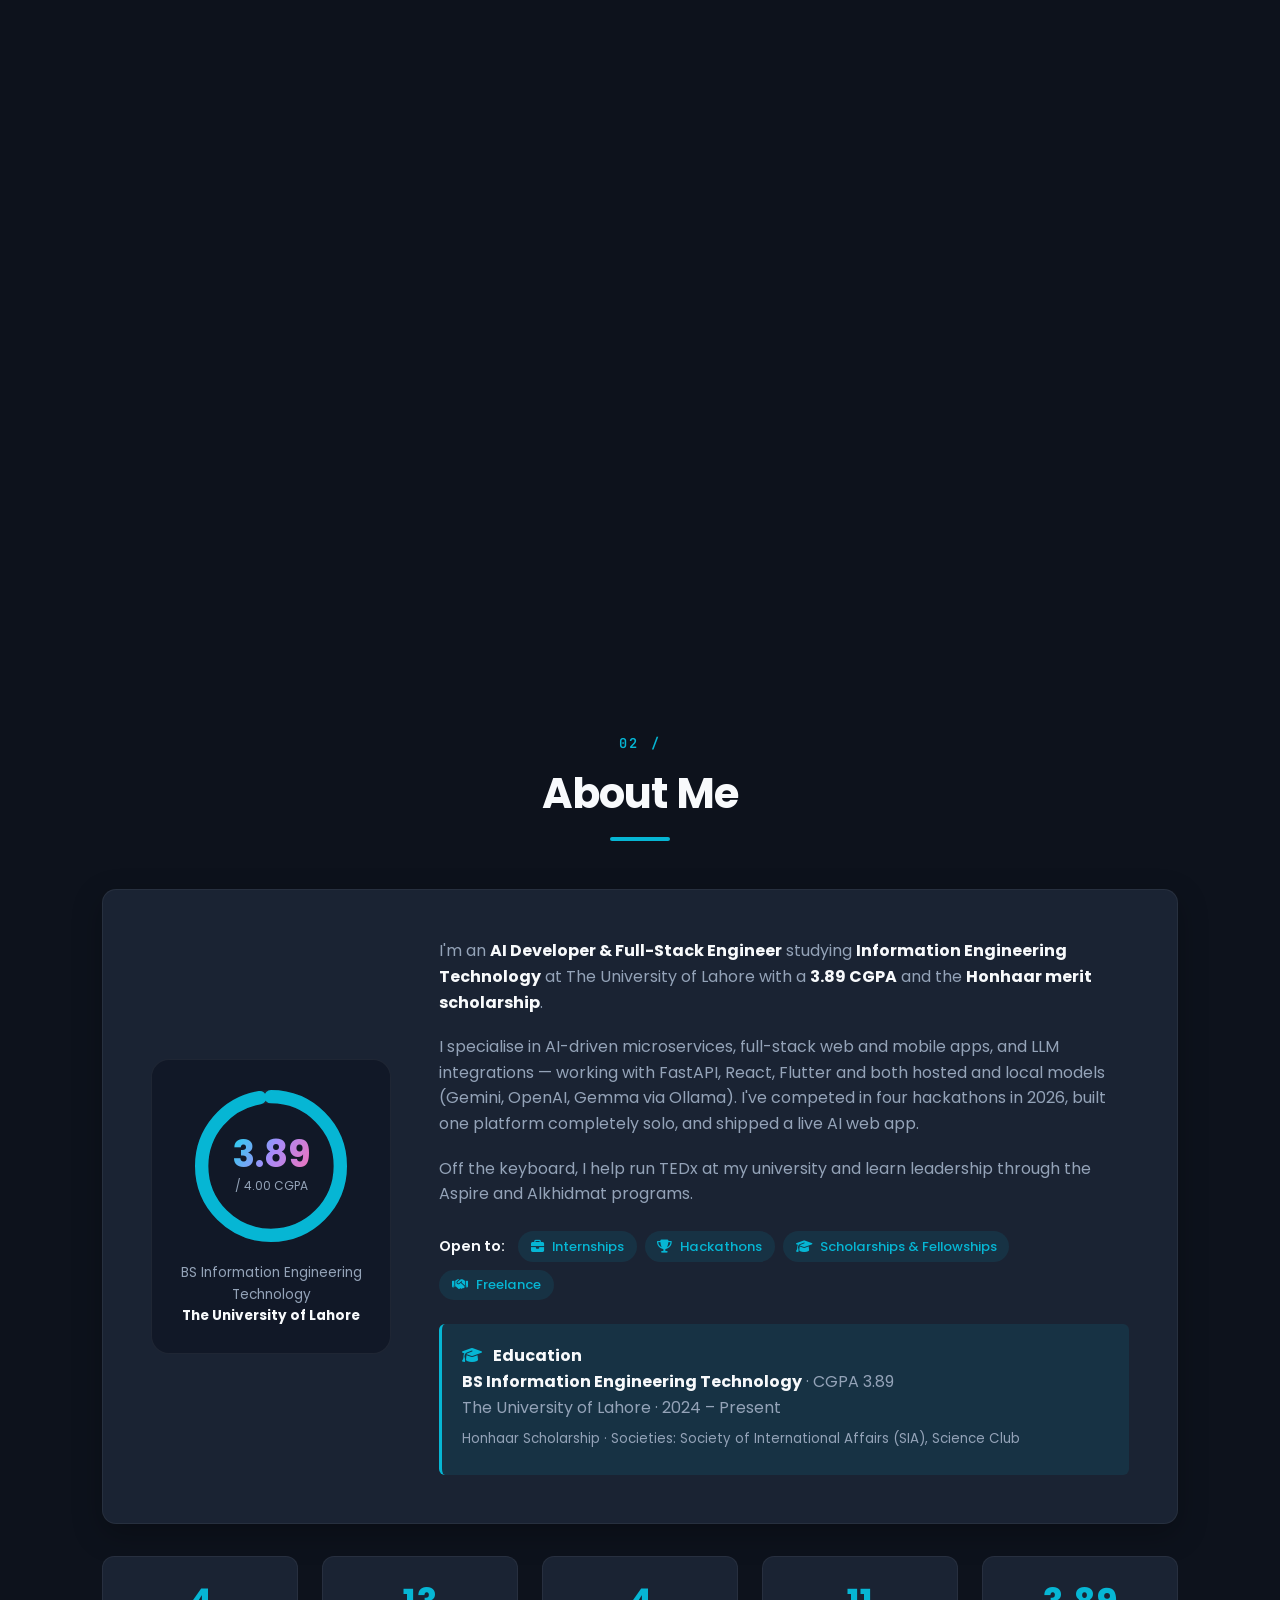
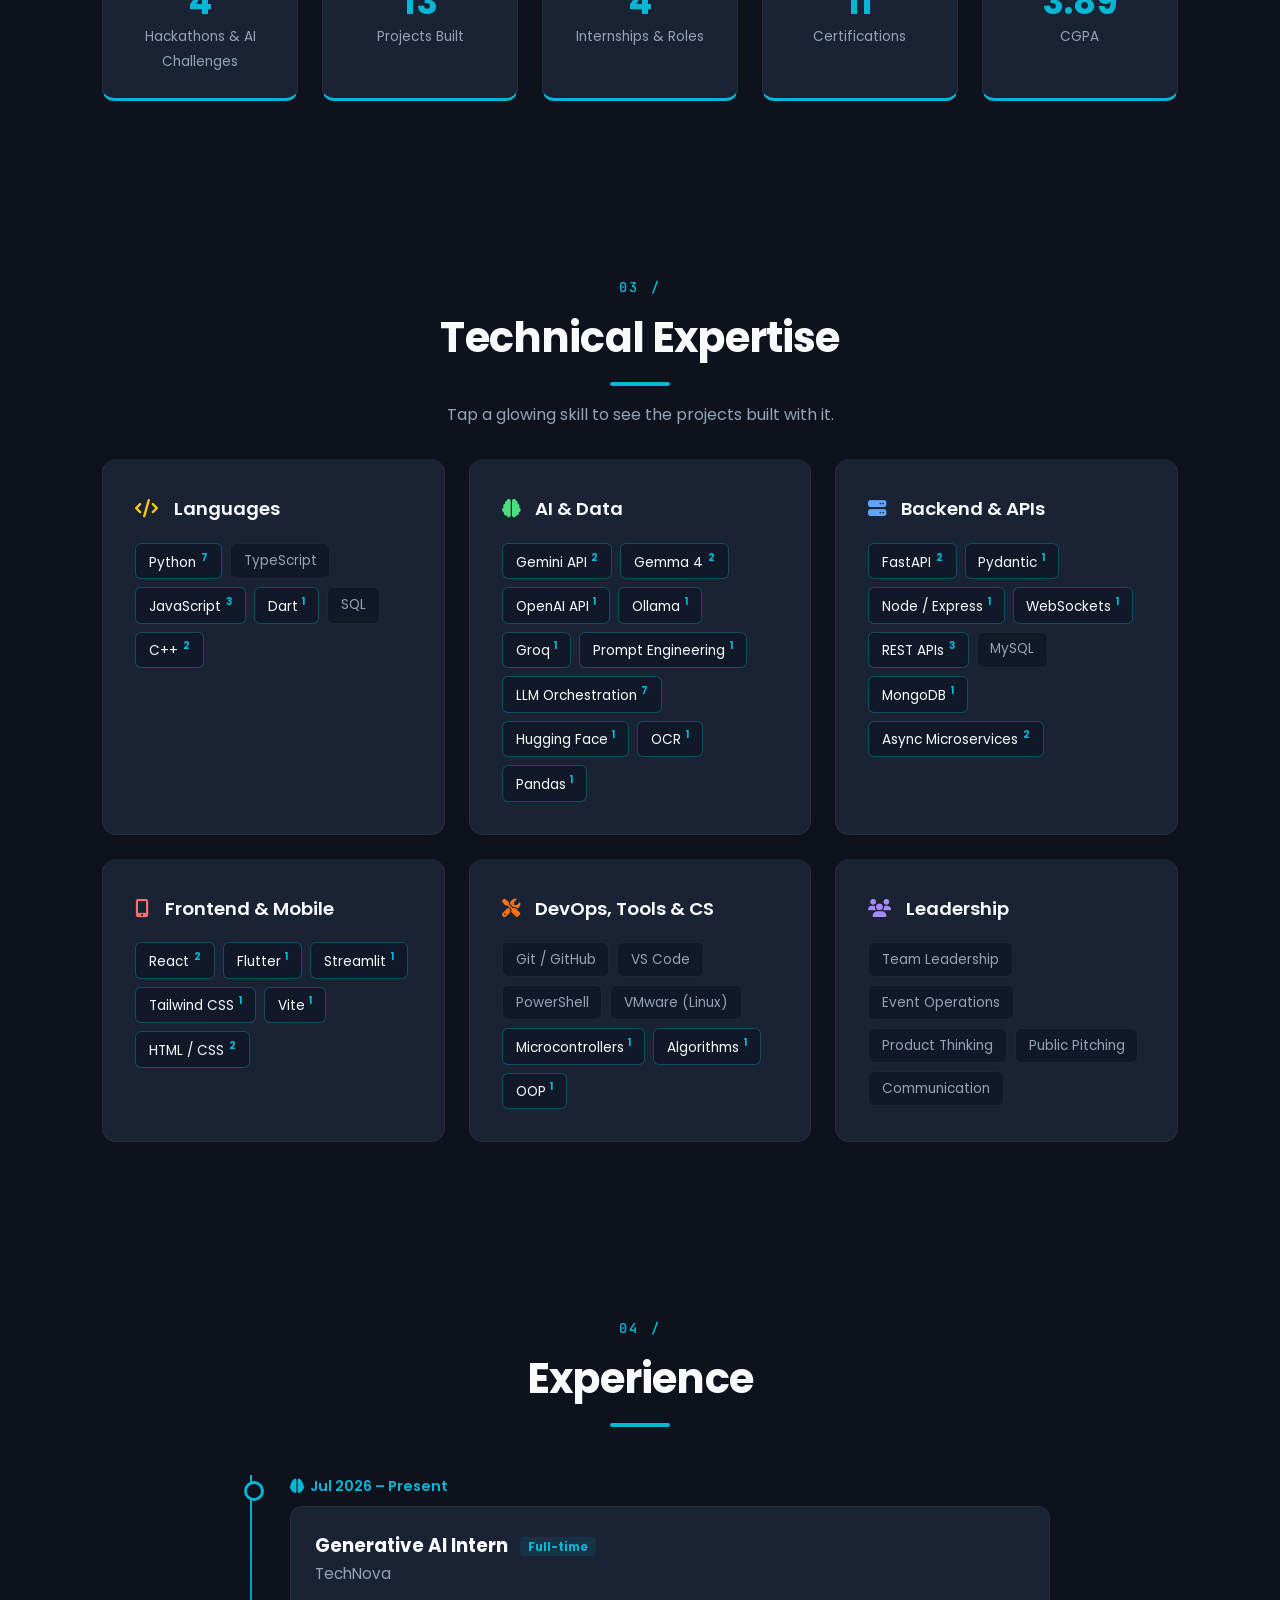
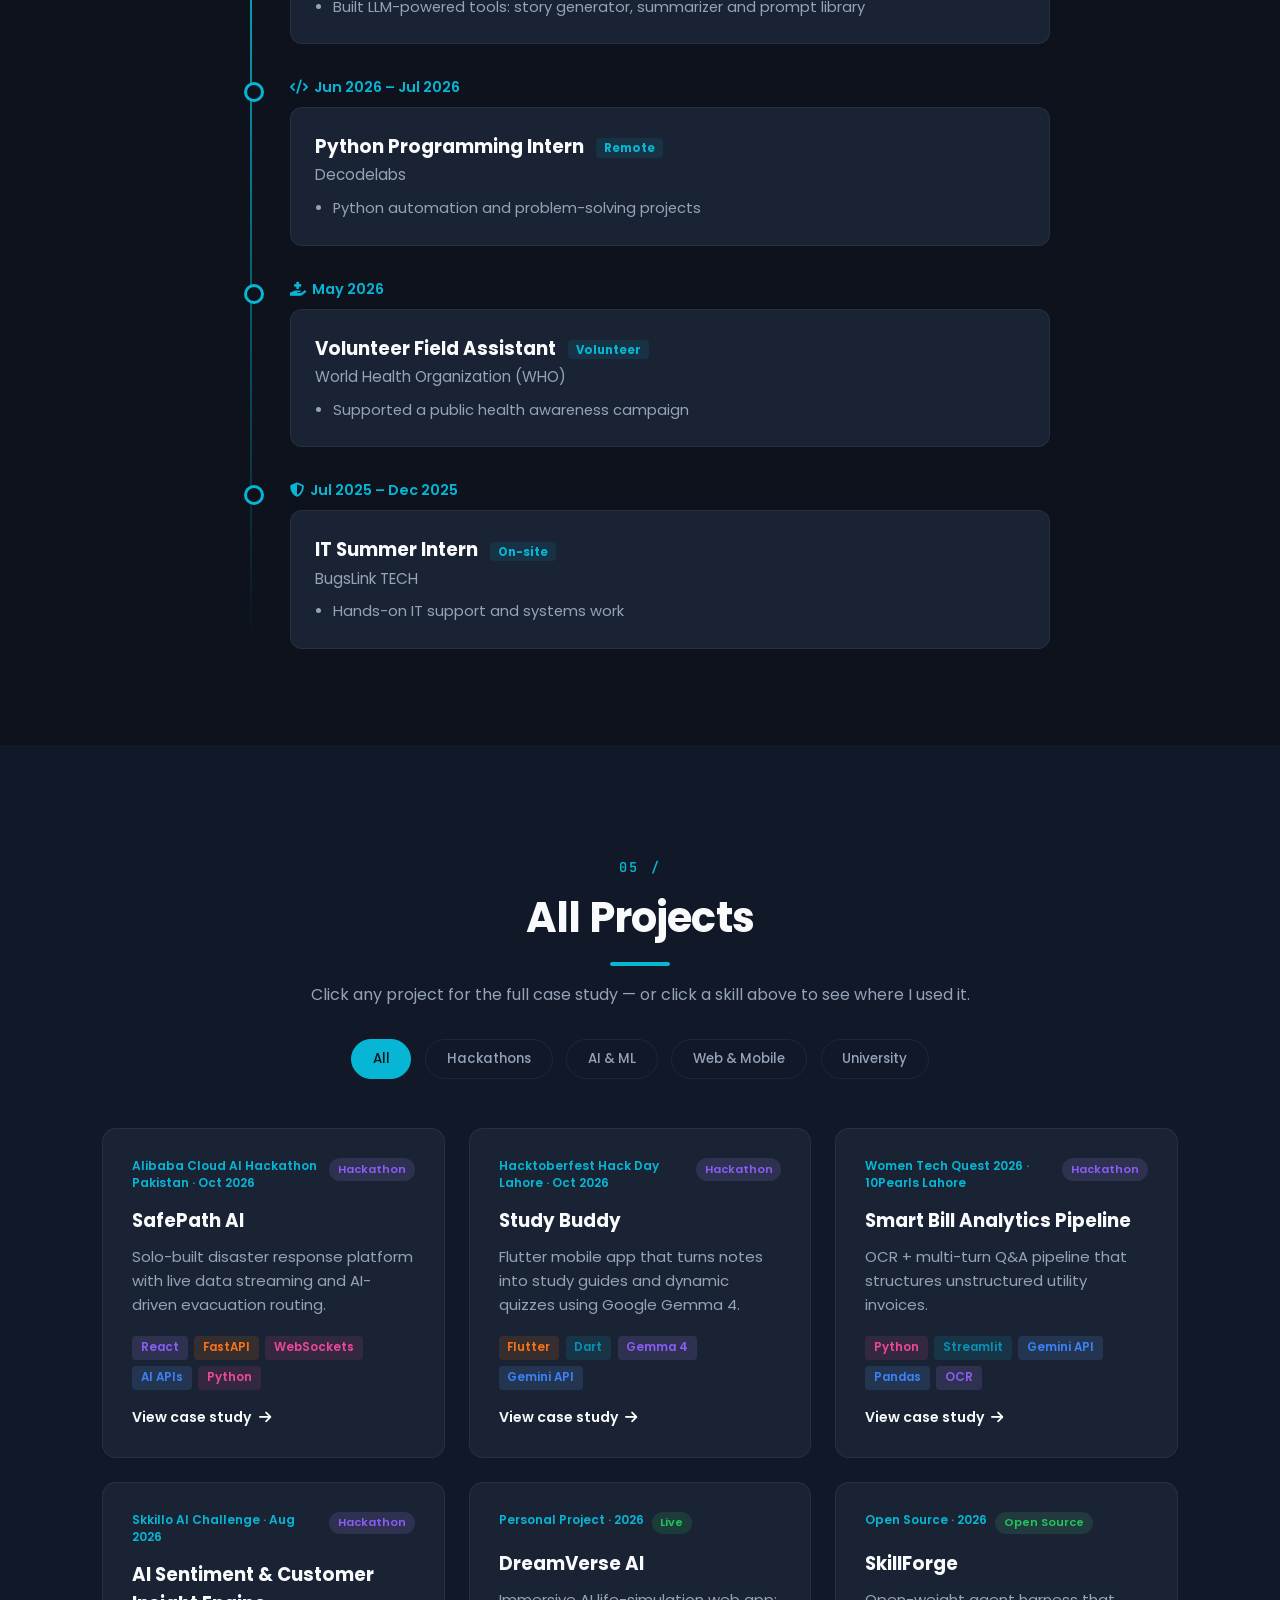
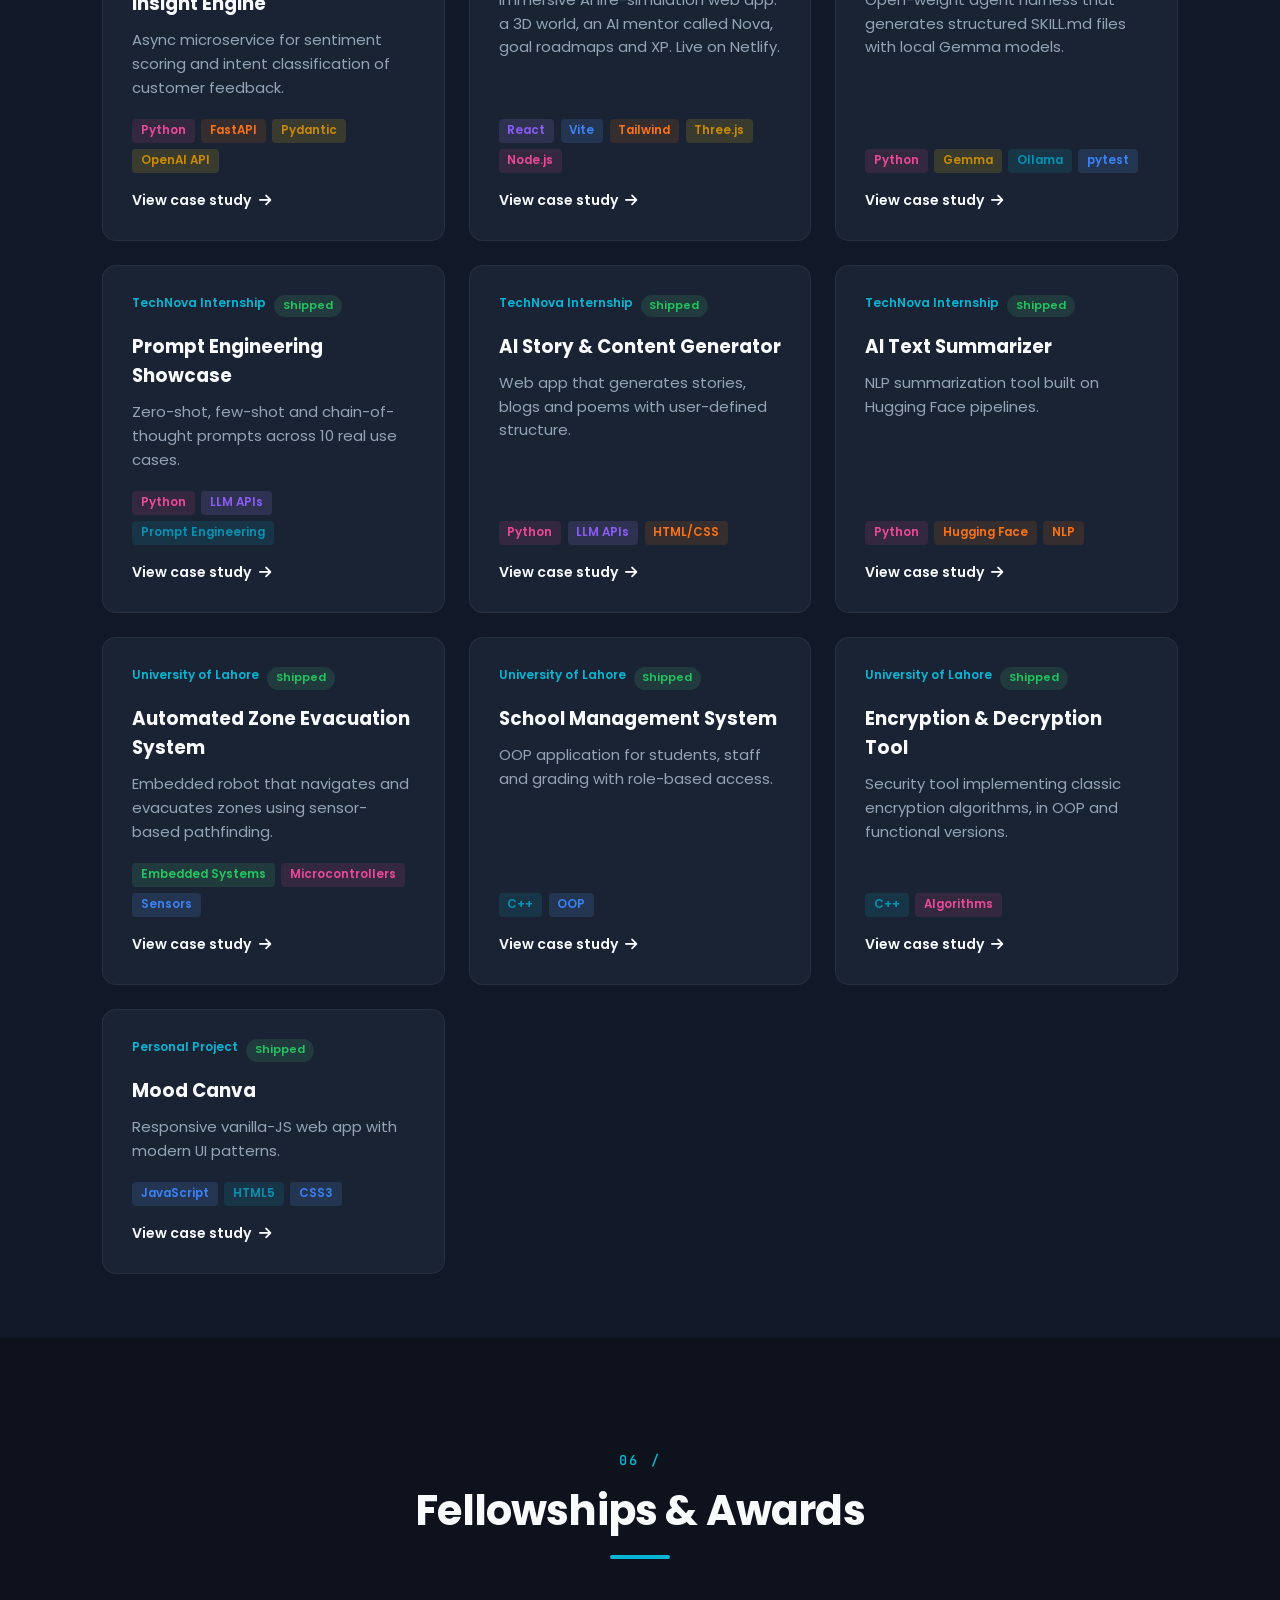
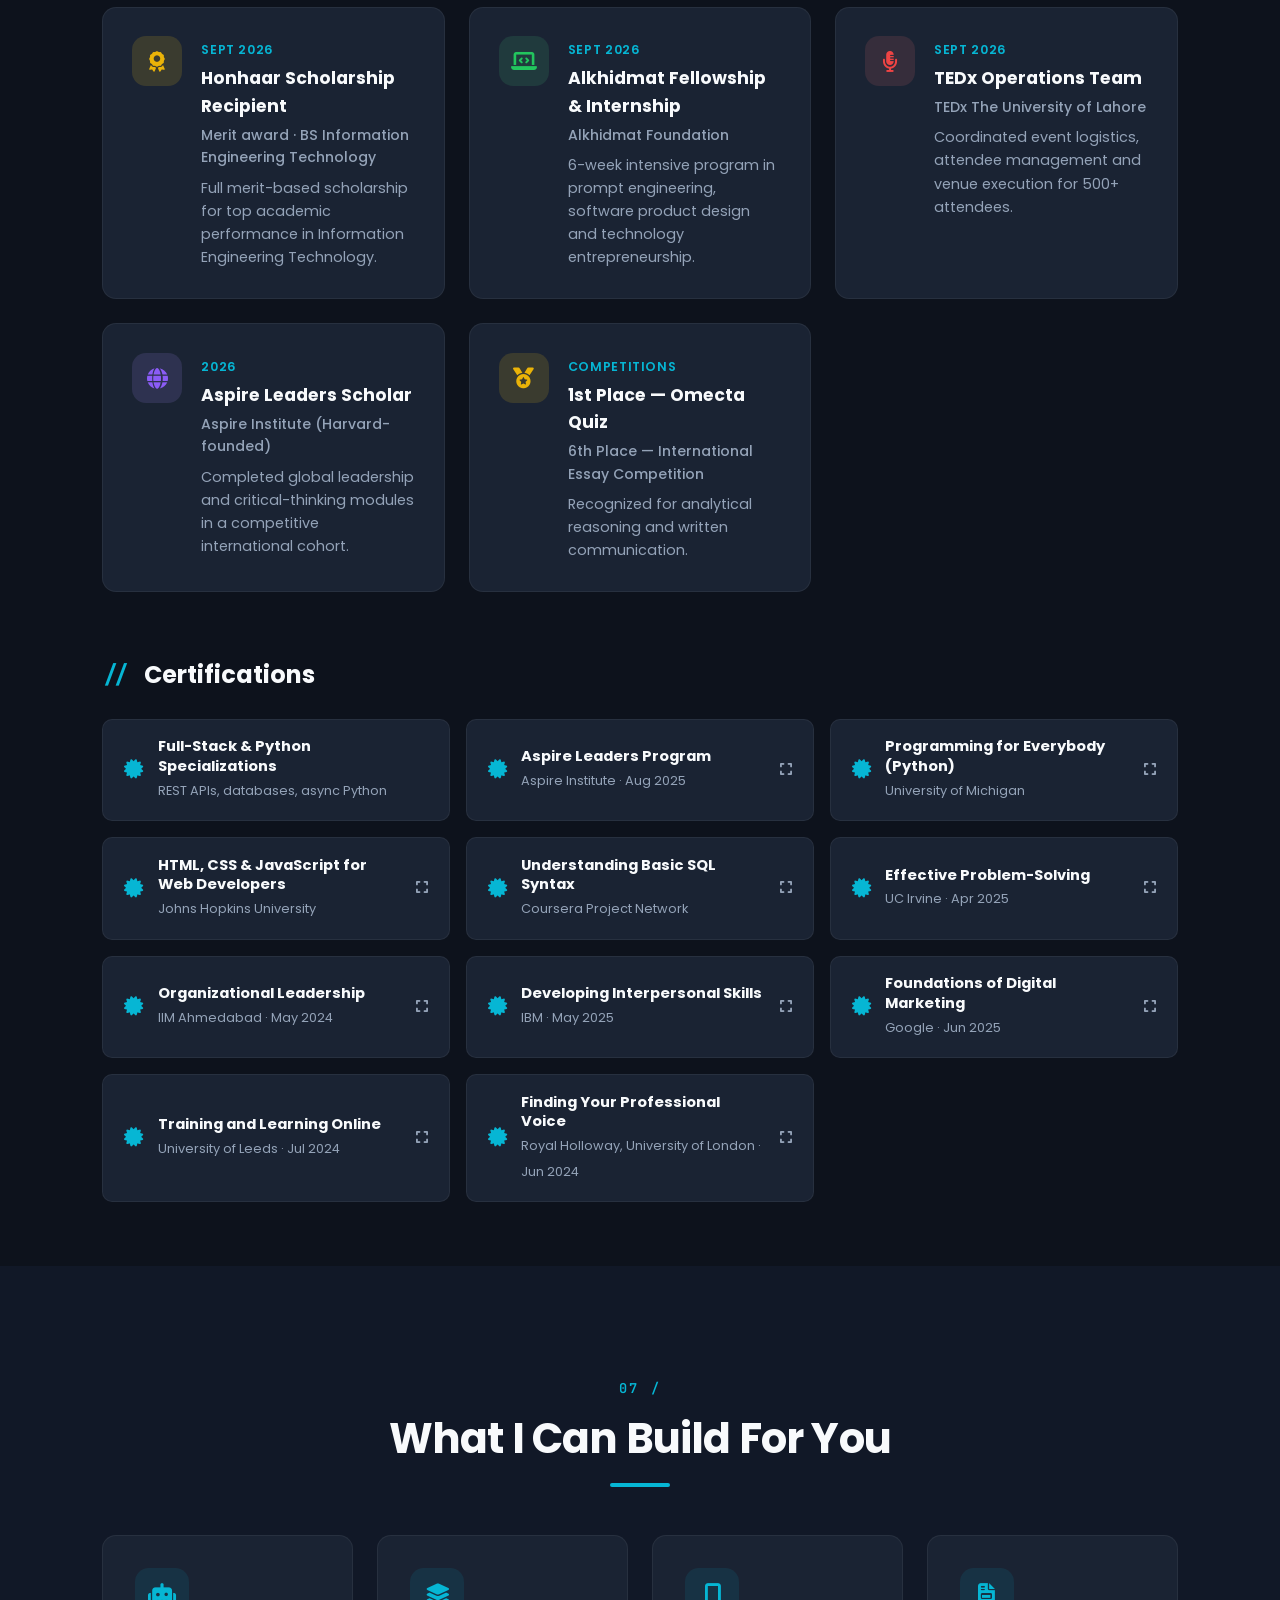
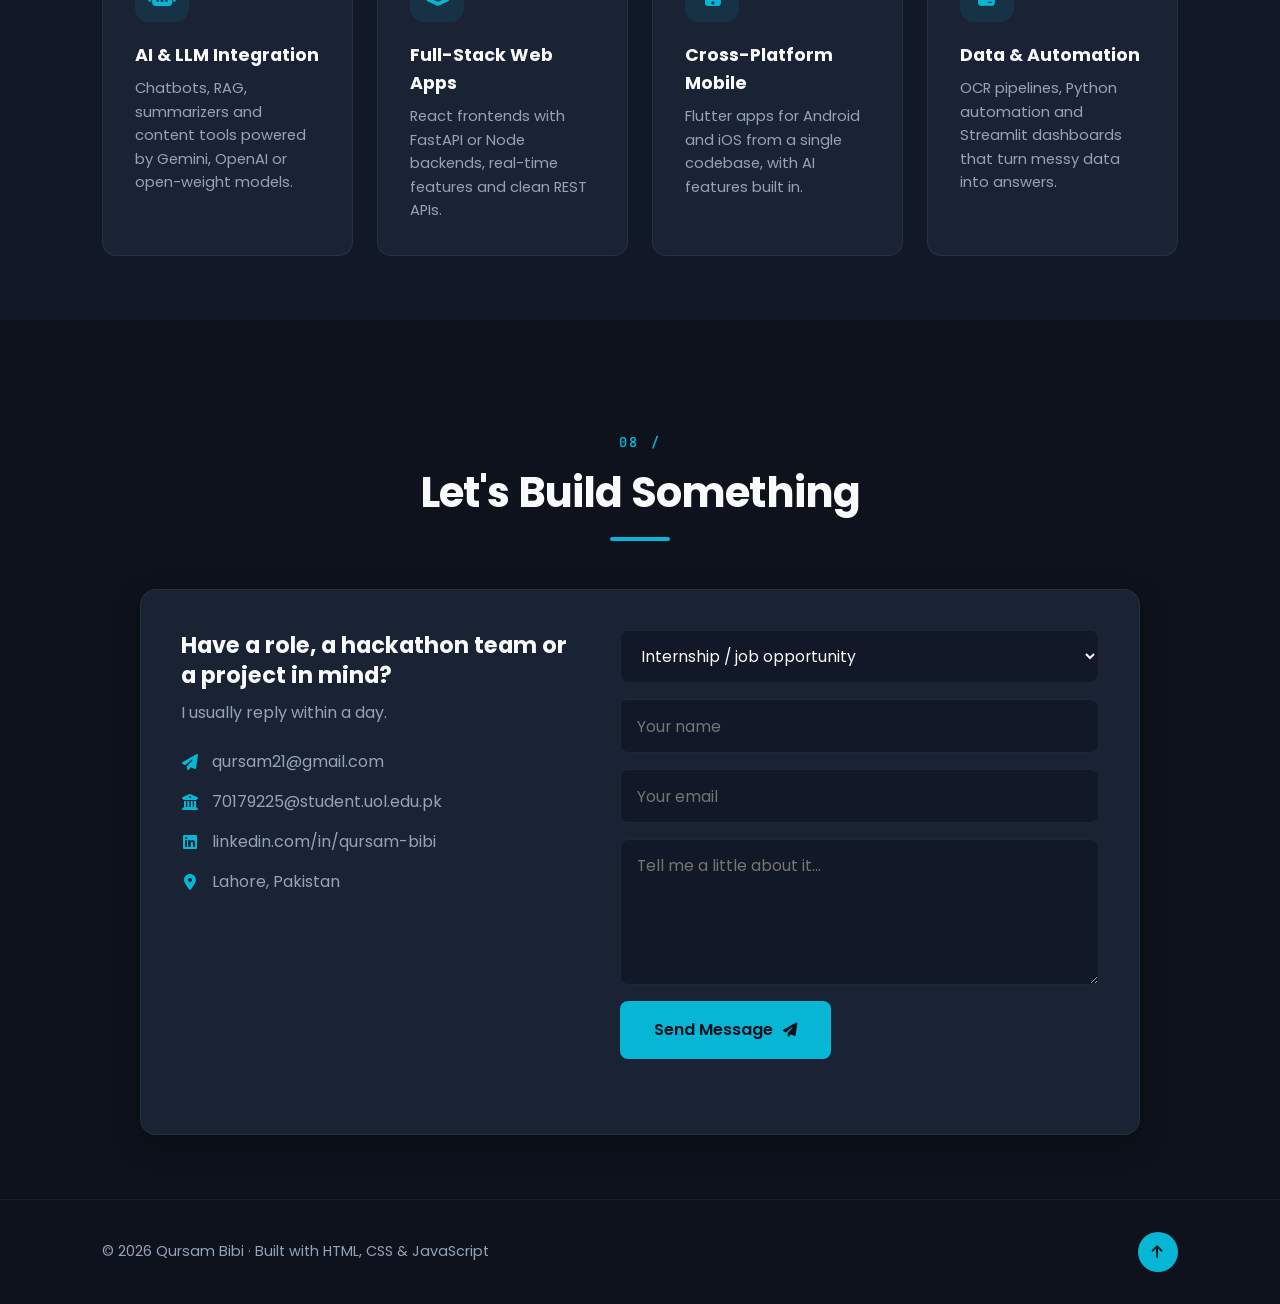
==== commit aa19b53a: "Updated" ====
--- a/index.html
+++ b/index.html
@@ -1,182 +1,299 @@
 <!DOCTYPE html>
-<html lang="en">
+<html lang="en" data-theme="dark">
 <head>
     <meta charset="UTF-8">
     <meta name="viewport" content="width=device-width, initial-scale=1.0">
-    <title>Qursam Bibi | Engineering Portfolio</title>
-    <!-- Modern Font and FontAwesome for Icons -->
-    <link href="https://fonts.googleapis.com/css2?family=Poppins:wght@300;400;600;700&display=swap" rel="stylesheet">
+    <title>Qursam Bibi | AI Developer & Full-Stack Engineer</title>
+    <meta name="description" content="Qursam Bibi — AI Developer & Full-Stack Engineer, BS Information Engineering Technology (CGPA 3.89) at The University of Lahore. FastAPI, React, Flutter and LLM projects, hackathons and fellowships.">
+    <meta property="og:title" content="Qursam Bibi | AI & Full-Stack Engineer">
+    <meta property="og:description" content="Generative AI, full-stack and embedded systems projects, hackathon wins and fellowships.">
+    <meta property="og:image" content="image_0.png">
+    <link rel="icon" href="data:image/svg+xml,<svg xmlns='http://www.w3.org/2000/svg' viewBox='0 0 100 100'><rect width='100' height='100' rx='20' fill='%2306b6d4'/><text x='50' y='68' font-size='50' font-family='Arial' font-weight='bold' text-anchor='middle' fill='%230d121c'>QB</text></svg>">
+    <link rel="preconnect" href="https://fonts.googleapis.com">
+    <link href="https://fonts.googleapis.com/css2?family=Poppins:wght@300;400;500;600;700&family=JetBrains+Mono:wght@400;600&display=swap" rel="stylesheet">
     <link rel="stylesheet" href="https://cdnjs.cloudflare.com/ajax/libs/font-awesome/6.4.0/css/all.min.css">
     <link rel="stylesheet" href="style.css">
+    <script>
+        // Apply saved theme before paint to avoid a flash
+        try { const t = localStorage.getItem('theme'); if (t) document.documentElement.setAttribute('data-theme', t); } catch (e) {}
+    </script>
 </head>
-<body class="interactive-theme">
+<body>
+
+    <div class="scroll-progress" id="scrollProgress"></div>
+    <div class="cursor-glow" id="cursorGlow" aria-hidden="true"></div>
+    <div class="toast-stack" id="toastStack" aria-live="polite"></div>
+
+    <!-- XP / achievements widget -->
+    <div class="xp-widget" id="xpWidget">
+        <button class="xp-pill" id="xpPill" aria-expanded="false" aria-controls="xpPanel">
+            <span class="xp-level" id="xpLevel">Lv 1</span>
+            <span class="xp-bar"><span id="xpFill"></span></span>
+            <span class="xp-num" id="xpNum">0 XP</span>
+        </button>
+        <div class="xp-panel" id="xpPanel" hidden>
+            <h4>🎮 Explorer Quests</h4>
+            <p>Earn XP by exploring the portfolio. Can you hit 100%?</p>
+            <ul id="questList"></ul>
+            <button class="xp-reset" id="xpReset">Reset progress</button>
+        </div>
+    </div>
 
     <!-- Header / Navigation -->
-    <header>
-        <div class="logo">QB<span>.</span></div>
+    <header id="siteHeader">
+        <a href="#home" class="logo">QB<span>.</span></a>
         <nav>
-            <ul class="nav-links">
+            <ul class="nav-links" id="navLinks">
+                <li><a href="#work">Work</a></li>
                 <li><a href="#about">About</a></li>
                 <li><a href="#skills">Skills</a></li>
                 <li><a href="#experience">Experience</a></li>
                 <li><a href="#projects">Projects</a></li>
-                <li><a href="#certifications">Certifications</a></li>
+                <li><a href="#achievements">Awards</a></li>
                 <li><a href="#contact">Contact</a></li>
             </ul>
         </nav>
-        <div class="menu-toggle"><i class="fas fa-bars"></i></div>
+        <div class="header-actions">
+            <a href="#contact" class="hire-btn">Hire me <span>👋</span></a>
+            <button class="icon-btn" id="themeToggle" aria-label="Toggle light and dark theme"><i class="fas fa-sun"></i></button>
+            <button class="icon-btn menu-toggle" id="menuToggle" aria-label="Open menu"><i class="fas fa-bars"></i></button>
+        </div>
     </header>
 
-    <!-- Hero Section with Mask Cursor Effect -->
-    <section class="hero mask-effect">
+    <!-- Hero -->
+    <section class="hero" id="home">
         <div class="hero-bg-anim"></div>
-        <div class="hero-content main-content" id="heroMask">
-            <h3 class="reveal-top">Hello, I am</h3>
-            <h1 class="reveal-top delay-1">Qursam Bibi</h1>
-            <h2 class="reveal-top delay-2">Information Engineering Technology Student</h2>
-            <p class="reveal-top delay-3">Specializing in Python, Generative AI, Embedded Systems, and Web Ecosystems. I build dynamic, automated solutions that bridge sophisticated hardware with intelligent software.</p>
-            <div class="social-icons reveal-top delay-4">
-                <a href="https://www.linkedin.com/in/qursam-bibi-b3309b320/" target="_blank"><i class="fab fa-linkedin"></i></a>
-                <a href="https://github.com/QURSAM-70179225" target="_blank"><i class="fab fa-github"></i></a>
-                <a href="mailto:qursam21@gmail.com"><i class="fas fa-envelope"></i></a>
-            </div>
-            <a href="#projects" class="btn btn-primary reveal-top delay-5">View My Work <i class="fas fa-arrow-right"></i></a>
-        </div>
-    </section>
-
-    <!-- About Section (Including Integrated Picture) -->
+        <canvas id="neuralBg" aria-hidden="true"></canvas>
+        <div class="hero-grid"></div>
+        <div class="blob blob-1" aria-hidden="true"></div>
+        <div class="blob blob-2" aria-hidden="true"></div>
+
+        <div class="hero-content">
+            <span class="availability reveal-top"><span class="pulse-dot"></span> Available for internships, hackathons &amp; freelance</span>
+            <p class="hero-hi reveal-top delay-1">Hi there, I'm 👋</p>
+            <h1 class="hero-name reveal-top delay-1" id="heroName" aria-label="Qursam Bibi">Qursam Bibi</h1>
+            <h2 class="typing-line reveal-top delay-2"><span class="tl-prefix">&gt;</span> <span id="typed"></span><span class="caret">_</span></h2>
+            <p class="hero-pitch reveal-top delay-3">I turn ideas into <mark>AI-powered products</mark> — FastAPI microservices, React &amp; Flutter apps and LLM integrations — and I ship them fast, from hackathon weekends to live deployments.</p>
+
+            <div class="hero-stats reveal-top delay-4" id="heroStats"></div>
+
+            <div class="hero-ctas reveal-top delay-5">
+                <a href="#work" class="btn btn-primary btn-glow">See My Work <i class="fas fa-arrow-right"></i></a>
+                <a href="resume.pdf" class="btn btn-outline" id="resumeBtn" download="Qursam-Bibi-Resume.pdf">Download CV <i class="fas fa-download"></i></a>
+                <button class="btn btn-ghost" id="openTerminal" type="button"><span class="mono">&gt;_</span> Open Terminal</button>
+            </div>
+            <div class="social-icons reveal-top delay-5">
+                <a href="https://www.linkedin.com/in/qursam-bibi-b3309b320/" target="_blank" rel="noopener" aria-label="LinkedIn"><i class="fab fa-linkedin"></i></a>
+                <a href="https://github.com/QURSAM-70179225" target="_blank" rel="noopener" aria-label="GitHub"><i class="fab fa-github"></i></a>
+                <a href="mailto:qursam21@gmail.com" aria-label="Email"><i class="fas fa-envelope"></i></a>
+            </div>
+        </div>
+
+        <div class="hero-visual reveal-right delay-2" aria-hidden="true">
+            <div class="orbit-stage" id="orbitStage">
+                <div class="ring ring-outer"></div>
+                <div class="ring ring-inner"></div>
+                <div class="photo-wrap"><img src="image_0.png" alt="" class="hero-photo"></div>
+                <div class="orbit" id="orbit"></div>
+                <div class="float-card fc-1"><span>🏆</span><div><b>4 Hackathons</b><small>in 2026 alone</small></div></div>
+                <div class="float-card fc-2"><span>🎓</span><div><b>CGPA 3.89</b><small>Honhaar Scholar</small></div></div>
+                <div class="float-card fc-3"><span class="live-dot"></span><div><b>DreamVerse AI</b><small>live on Netlify</small></div></div>
+            </div>
+        </div>
+        <a href="#work" class="scroll-hint" aria-label="Scroll down"><i class="fas fa-chevron-down"></i></a>
+    </section>
+
+    <!-- Highlights ticker -->
+    <div class="ticker-wrap">
+        <div class="ticker" aria-label="Highlights">
+            <div class="ticker-track" id="tickerTrack"></div>
+        </div>
+    </div>
+
+    <!-- Featured work -->
+    <section id="work" class="work">
+        <h2 class="section-title reveal-left">Featured Work</h2>
+        <p class="section-sub reveal-bottom">Three things I'm proud of. Click any card for the full story.</p>
+        <div class="bento" id="bento"></div>
+    </section>
+
+    <!-- Terminal dock (opened from hero button, the >_ button, or the ` key) -->
+    <div class="term-dock" id="termDock" aria-hidden="true">
+        <div class="hero-terminal" id="terminal" role="dialog" aria-label="Interactive terminal">
+            <div class="term-bar"><span></span><span></span><span></span><em>qursam@portfolio: ~</em><button class="term-close" id="termClose" aria-label="Close terminal">✕</button></div>
+            <div class="term-body" id="termBody">
+                <div id="termOut" aria-live="polite"></div>
+                <form class="term-input-line" id="termForm" autocomplete="off">
+                    <span class="prompt">➜ <b>~</b></span>
+                    <input id="termInput" type="text" spellcheck="false" autocapitalize="off" aria-label="Type a terminal command">
+                </form>
+            </div>
+            <div class="term-chips" id="termChips">
+                <button data-cmd="help">help</button>
+                <button data-cmd="whoami">whoami</button>
+                <button data-cmd="projects">projects</button>
+                <button data-cmd="skills">skills</button>
+                <button data-cmd="hire">hire</button>
+                <button data-cmd="surprise">surprise me</button>
+            </div>
+        </div>
+    </div>
+    <button class="term-fab" id="termFab" aria-label="Open terminal" title="Open terminal (press ` )"><span class="mono">&gt;_</span></button>
+
+    <!-- About -->
     <section id="about" class="about">
         <h2 class="section-title reveal-left">About Me</h2>
         <div class="about-container reveal-bottom delay-1">
-            <div class="about-image">
-                <img src="image_0.png" alt="Qursam Bibi - Information Engineering Technology" class="portrait-hex">
+            <div class="cgpa-card">
+                <svg viewBox="0 0 120 120" class="cgpa-ring" aria-hidden="true">
+                    <circle cx="60" cy="60" r="52" class="ring-bg"/>
+                    <circle cx="60" cy="60" r="52" class="ring-fg" id="cgpaRing"/>
+                </svg>
+                <div class="cgpa-val"><b id="cgpaNum">3.89</b><small>/ 4.00 CGPA</small></div>
+                <p>BS Information Engineering Technology<br><strong>The University of Lahore</strong></p>
             </div>
             <div class="about-text">
-                <p>I am an ambitious student at <strong>The University of Lahore</strong> (Expected Graduation: 2028). I focus heavily on writing clean code, deploying smart engineering algorithms, and constructing interactive physical-computing projects. I believe technology should solve human problems, elegantly.</p>
+                <p>I'm an <strong>AI Developer &amp; Full-Stack Engineer</strong> studying <strong>Information Engineering Technology</strong> at The University of Lahore with a <strong>3.89 CGPA</strong> and the <strong>Honhaar merit scholarship</strong>.</p>
+                <p>I specialise in AI-driven microservices, full-stack web and mobile apps, and LLM integrations — working with FastAPI, React, Flutter and both hosted and local models (Gemini, OpenAI, Gemma via Ollama). I've competed in four hackathons in 2026, built one platform completely solo, and shipped a live AI web app.</p>
+                <p>Off the keyboard, I help run TEDx at my university and learn leadership through the Aspire and Alkhidmat programs.</p>
+                <div class="open-to">
+                    <span class="open-label">Open to:</span>
+                    <span class="chip"><i class="fas fa-briefcase"></i> Internships</span>
+                    <span class="chip"><i class="fas fa-trophy"></i> Hackathons</span>
+                    <span class="chip"><i class="fas fa-graduation-cap"></i> Scholarships &amp; Fellowships</span>
+                    <span class="chip"><i class="fas fa-handshake"></i> Freelance</span>
+                </div>
                 <div class="edu-box">
                     <h4><i class="fas fa-graduation-cap edu-icon"></i> Education</h4>
-                    <p><strong>B.S. Information Engineering Technology</strong><br>The University of Lahore (2024 - 2028)</p>
-                    <p class="edu-meta"><small>Activities & Societies: Society of International Affairs (SIA), Science Club</small></p>
+                    <p><strong>BS Information Engineering Technology</strong> · CGPA 3.89<br>The University of Lahore · 2024 – Present</p>
+                    <p class="edu-meta"><small>Honhaar Scholarship · Societies: Society of International Affairs (SIA), Science Club</small></p>
                 </div>
             </div>
         </div>
-    </section>
-
-    <!-- Skills Grid Section -->
-    <section id="skills" class="skills grid-fade">
+        <div class="stats-row" id="statsRow"></div>
+    </section>
+
+    <!-- Skills -->
+    <section id="skills" class="skills">
         <h2 class="section-title reveal-left">Technical Expertise</h2>
+        <p class="section-sub reveal-bottom">Tap a glowing skill to see the projects built with it.</p>
         <div class="skills-grid">
             <div class="skill-category reveal-bottom">
                 <div class="skill-head"><h3><i class="fas fa-code icon-lang"></i> Languages</h3></div>
-                <ul><li>Python</li><li>C++</li><li>DSA</li><li>OOP</li><li>SQL</li><li>JavaScript / HTML / CSS</li></ul>
+                <div class="skill-pills"><span>Python</span><span>TypeScript</span><span>JavaScript</span><span>Dart</span><span>SQL</span><span>C++</span></div>
             </div>
             <div class="skill-category reveal-bottom delay-1">
-                <div class="skill-head"><h3><i class="fas fa-brain icon-ai"></i> AI & Data</h3></div>
-                <ul><li>GenAI Pipelines</li><li>LLM APIs (Prompt Engineering)</li><li>Hugging Face (NLP)</li><li>Data Structures & OOP</li></ul>
+                <div class="skill-head"><h3><i class="fas fa-brain icon-ai"></i> AI &amp; Data</h3></div>
+                <div class="skill-pills"><span>Gemini API</span><span>Gemma 4</span><span>OpenAI API</span><span>Ollama</span><span>Groq</span><span>Prompt Engineering</span><span>LLM Orchestration</span><span>Hugging Face</span><span>OCR</span><span>Pandas</span></div>
             </div>
             <div class="skill-category reveal-bottom delay-2">
-                <div class="skill-head"><h3><i class="fas fa-microchip icon-hw"></i> Hardware & Tools</h3></div>
-                <ul><li>Microcontroller Interfacing</li><li>Sensor Systems & Robotics Logic</li><li>Git / GitHub</li><li>WordPress</li></ul>
-            </div>
-        </div>
-        <div class="skills-grid custom-skills-margin">
+                <div class="skill-head"><h3><i class="fas fa-server icon-full"></i> Backend &amp; APIs</h3></div>
+                <div class="skill-pills"><span>FastAPI</span><span>Pydantic</span><span>Node / Express</span><span>WebSockets</span><span>REST APIs</span><span>MySQL</span><span>MongoDB</span><span>Async Microservices</span></div>
+            </div>
             <div class="skill-category reveal-bottom delay-3">
-                <div class="skill-head"><h3><i class="fas fa-cubes icon-other"></i> Other Skills</h3></div>
-                <ul><li>Project Management</li><li>Leadership</li><li>Communication</li><li>Time Management</li></ul>
-            </div>
-        </div>
-    </section>
-
-    <!-- Experience Timeline Section -->
+                <div class="skill-head"><h3><i class="fas fa-mobile-alt icon-hw"></i> Frontend &amp; Mobile</h3></div>
+                <div class="skill-pills"><span>React</span><span>Flutter</span><span>Streamlit</span><span>Tailwind CSS</span><span>Vite</span><span>HTML / CSS</span></div>
+            </div>
+            <div class="skill-category reveal-bottom delay-4">
+                <div class="skill-head"><h3><i class="fas fa-tools icon-cs"></i> DevOps, Tools &amp; CS</h3></div>
+                <div class="skill-pills"><span>Git / GitHub</span><span>VS Code</span><span>PowerShell</span><span>VMware (Linux)</span><span>Microcontrollers</span><span>Algorithms</span><span>OOP</span></div>
+            </div>
+            <div class="skill-category reveal-bottom delay-5">
+                <div class="skill-head"><h3><i class="fas fa-users icon-other"></i> Leadership</h3></div>
+                <div class="skill-pills"><span>Team Leadership</span><span>Event Operations</span><span>Product Thinking</span><span>Public Pitching</span><span>Communication</span></div>
+            </div>
+        </div>
+    </section>
+
+    <!-- Experience -->
     <section id="experience" class="experience">
         <h2 class="section-title reveal-left">Experience</h2>
-        <div class="timeline scroll-timeline">
-            <div class="timeline-item reveal-right"><span class="date"><i class="fas fa-briefcase"></i> Jul 2026 - Present</span><div class="timeln-content"><h3>Generative AI Intern</h3><h4>TechNova (Full-Time)</h4></div></div>
-            <div class="timeline-item reveal-right delay-1"><span class="date"><i class="fas fa-network-wired"></i> Jun 2026 - Jul 2026</span><div class="timeln-content"><h3>Python Programming Intern</h3><h4>Decodelabs (Remote)</h4></div></div>
-            <div class="timeline-item reveal-right delay-2"><span class="date"><i class="fas fa-shield-alt"></i> Jul 2025 - Dec 2025</span><div class="timeln-content"><h3>IT Summer Intern</h3><h4>BugsLink TECH (On-site)</h4></div></div>
-            <div class="timeline-item reveal-right delay-3"><span class="date"><i class="fas fa-hand-holding-medical"></i> May 2026</span><div class="timeln-content"><h3>Volunteer Field Assistant</h3><h4>World Health Organization (WHO)</h4></div></div>
-        </div>
-    </section>
-
-    <!-- Projects Section (Integrated ALL 13 and Added Filter) -->
+        <div class="timeline" id="timeline"></div>
+    </section>
+
+    <!-- Projects -->
     <section id="projects" class="projects">
-        <h2 class="section-title reveal-left">Projects</h2>
-        
-        <!-- Project Category Filter Buttons -->
+        <h2 class="section-title reveal-left">All Projects</h2>
+        <p class="section-sub reveal-bottom">Click any project for the full case study — or click a skill above to see where I used it.</p>
+        <div class="skill-filter-note" id="skillFilterNote" hidden></div>
         <div class="filter-controls reveal-bottom delay-1">
             <button class="filter-btn active" data-filter="all">All</button>
-            <button class="filter-btn" data-filter="ai">AI & Python</button>
-            <button class="filter-btn" data-filter="uol">UOL Engineering</button>
-            <button class="filter-btn" data-filter="micro">Micro & Web</button>
-        </div>
-
-        <div class="project-grid scroll-grid" id="projectGrid">
-            <!-- AI & Python -->
-            <div class="project-card filt-ai reveal-bottom"><h3>Prompt Engineering Showcase</h3><p>Optimized prompts across 10 API use cases.</p><div class="card-tags"><span class="tech-tag tag-ai">GenAI</span></div><a href="https://github.com/QURSAM-70179225/prompt-engineering-showcase" target="_blank" class="proj-link"><i class="fab fa-github"></i> Code</a></div>
-            <div class="project-card filt-ai reveal-bottom delay-1"><h3>AI Story & Content Generator</h3><p>API-based content generation application.</p><div class="card-tags"><span class="tech-tag tag-python">Python</span></div><a href="https://github.com/QURSAM-70179225/TechNova-ai-story-generator" target="_blank" class="proj-link"><i class="fab fa-github"></i> Code</a></div>
-            <div class="project-card filt-ai reveal-bottom delay-2"><h3>AI Text Summarizer</h3><p>Semantic NLP utility with Hugging Face models.</p><div class="card-tags"><span class="tech-tag tag-hf">Hugging Face</span></div><a href="https://github.com/QURSAM-70179225/Novatech_ai-text-summarizer" target="_blank" class="proj-link"><i class="fab fa-github"></i> Code</a></div>
-            
-            <!-- UOL Engineering -->
-            <div class="project-card filt-uol reveal-bottom delay-3"><h3>Automated Zone Evacuation System</h3><p>Embedded 3D robot using sensor pathfinding logic.</p><div class="card-tags"><span class="tech-tag tag-embedded">Embedded</span><span class="status-tag tag-hw">Hardware</span></div></div>
-            <div class="project-card filt-uol reveal-bottom delay-4"><h3>School Management Application</h3><p>Enterprise OOP application with robust data handling.</p><div class="card-tags"><span class="tech-tag tag-cpp">C++</span><span class="tech-tag tag-oop">OOP</span></div></div>
-            <div class="project-card filt-uol reveal-bottom delay-5"><h3>Basic Encryption & Decryption Tool</h3><p>Security tool implementing core algorithms.</p><div class="card-tags"><span class="tech-tag tag-cpp">C++</span><span class="tech-tag tag-algo">Algorithmic</span></div></div>
-            <div class="project-card filt-uol reveal-bottom delay-6"><h3>Encryption/Decryption (Functional Version)</h3><p>Tool focusing purely on functional programming logic.</p><div class="card-tags"><span class="tech-tag tag-cpp">C++</span></div></div>
-            
-            <!-- Micro & Web Projects -->
-            <div class="project-card filt-micro reveal-bottom delay-7"><h3>Mood Canva Web Application</h3><p>Responsive vanilla frontend with modern UI patterns.</p><div class="card-tags"><span class="tech-tag tag-js">JS</span><span class="tech-tag tag-web">HTML5/CSS3</span></div></div>
-            <div class="project-card filt-micro reveal-bottom delay-8"><h3>Build a Website with Wordpress</h3><p>Custom domain, theme configuration, and styling.</p><div class="card-tags"><span class="tech-tag tag-wp">WP</span></div></div>
-            <div class="project-card filt-micro reveal-bottom delay-9"><h3>Introduction to HTML</h3><p>Markup parsing and fundamental layouts.</p><div class="card-tags"><span class="tech-tag tag-web">HTML</span></div></div>
-            <div class="project-card filt-micro reveal-bottom delay-10"><h3>Getting started with Microsoft Excel</h3><p>Data organization and key formula operations.</p><div class="card-tags"><span class="tech-tag tag-excel">Excel</span></div></div>
-            <div class="project-card filt-micro reveal-bottom delay-11"><h3>Google Ads for Beginners</h3><p>Foundational marketing and PPC strategies.</p><div class="card-tags"><span class="tech-tag tag-marketing">Google</span></div></div>
-            <div class="project-card filt-micro reveal-bottom delay-12"><h3>Remote Worker Organization</h3><p>Time tracking and virtual workflow optimization.</p><div class="card-tags"><span class="tech-tag tag-org">Coursera</span></div></div>
-        </div>
-    </section>
-
-    <!-- Certifications Section -->
-    <section id="certifications" class="certifications">
-        <h2 class="section-title reveal-left">Certifications</h2>
-        <div class="cert-scroller reveal-bottom delay-1">
-            <div class="cert-scroll-track">
-                <div class="cert-item-scroll" onclick="openCert('aspire_cert.jpg')"><strong>2025 Aspire Leaders Program</strong><p>Aspire Institute (Issued: Aug 2025)</p><i class="fas fa-search-plus cert-zoomer"></i></div>
-                <div class="cert-item-scroll" onclick="openCert('python_cert.jpg')"><strong>Programming for Everybody (Python)</strong><p>University of Michigan</p><i class="fas fa-search-plus cert-zoomer"></i></div>
-                <div class="cert-item-scroll" onclick="openCert('web_cert.jpg')"><strong>HTML, CSS, JS for Web Developers</strong><p>Johns Hopkins University</p><i class="fas fa-search-plus cert-zoomer"></i></div>
-                <div class="cert-item-scroll" onclick="openCert('leadership_cert.jpg')"><strong>Organizational Leadership</strong><p>IIM Ahmedabad (Issued: May 2024)</p><i class="fas fa-search-plus cert-zoomer"></i></div>
-                <div class="cert-item-scroll" onclick="openCert('problemsolving_cert.jpg')"><strong>Effective Problem-Solving</strong><p>UC Irvine (Issued: Apr 2025)</p><i class="fas fa-search-plus cert-zoomer"></i></div>
-                <div class="cert-item-scroll" onclick="openCert('ibm_cert.jpg')"><strong>Developing Interpersonal Skills</strong><p>IBM (Issued: May 2025)</p><i class="fas fa-search-plus cert-zoomer"></i></div>
-                <div class="cert-item-scroll" onclick="openCert('google_cert.jpg')"><strong>Foundations of Digital Marketing</strong><p>Google (Issued: Jun 2025)</p><i class="fas fa-search-plus cert-zoomer"></i></div>
-                <div class="cert-item-scroll" onclick="openCert('sql_cert.jpg')"><strong>Understanding Basic SQL Syntax</strong><p>Coursera Project Network</p><i class="fas fa-search-plus cert-zoomer"></i></div>
-                <div class="cert-item-scroll" onclick="openCert('leeds_cert.jpg')"><strong>Training and Learning Online</strong><p>University of Leeds (Issued: Jul 2024)</p><i class="fas fa-search-plus cert-zoomer"></i></div>
-                <div class="cert-item-scroll" onclick="openCert('london_cert.jpg')"><strong>Finding Your Professional Voice</strong><p>Royal Holloway, London (Issued: Jun 2024)</p><i class="fas fa-search-plus cert-zoomer"></i></div>
-            </div>
-        </div>
-    </section>
-
-    <!-- Certificate Modal -->
-    <div id="certModal" class="modal">
-        <span class="close" onclick="closeCert()">&times;</span>
-        <img class="modal-content" id="imgCert">
-    </div>
-
-    <!-- Contact Section -->
+            <button class="filter-btn" data-filter="hack">Hackathons</button>
+            <button class="filter-btn" data-filter="ai">AI &amp; ML</button>
+            <button class="filter-btn" data-filter="web">Web &amp; Mobile</button>
+            <button class="filter-btn" data-filter="uol">University</button>
+        </div>
+        <div class="project-grid" id="projectGrid"></div>
+    </section>
+
+    <!-- Achievements -->
+    <section id="achievements" class="achievements">
+        <h2 class="section-title reveal-left">Fellowships &amp; Awards</h2>
+        <div class="achieve-grid" id="achieveGrid"></div>
+
+        <h3 class="sub-title reveal-left">Certifications</h3>
+        <div class="cert-grid" id="certGrid"></div>
+    </section>
+
+    <!-- Services -->
+    <section id="services" class="services">
+        <h2 class="section-title reveal-left">What I Can Build For You</h2>
+        <div class="services-grid" id="servicesGrid"></div>
+    </section>
+
+    <!-- Contact -->
     <section id="contact" class="contact">
-        <h2 class="section-title reveal-left">Collaborate and Connect</h2>
-        <div class="contact-container reveal-bottom delay-1">
-            <p><i class="fas fa-paper-plane"></i> qursam21@gmail.com | <i class="fas fa-phone-alt"></i> 03420718726</p>
-            <p class="con-sub">Contact University Email: 70179225@student.uol.edu.pk</p>
-            <form id="contact-form" onsubmit="event.preventDefault(); alert('Message feature placeholder activated successfully!');">
-                <input type="text" placeholder="Your Full Name" required>
-                <input type="email" placeholder="Your Professional Email" required>
-                <textarea placeholder="Let me know how we can collaborate..." rows="5" required></textarea>
-                <button type="submit" class="btn btn-primary">Send Message <i class="fas fa-share"></i></button>
+        <h2 class="section-title reveal-left">Let's Build Something</h2>
+        <div class="contact-wrap reveal-bottom delay-1">
+            <div class="contact-info">
+                <h3>Have a role, a hackathon team or a project in mind?</h3>
+                <p>I usually reply within a day.</p>
+                <a href="mailto:qursam21@gmail.com" class="contact-line"><i class="fas fa-paper-plane"></i> qursam21@gmail.com</a>
+                <a href="mailto:70179225@student.uol.edu.pk" class="contact-line"><i class="fas fa-university"></i> 70179225@student.uol.edu.pk</a>
+                <a href="https://www.linkedin.com/in/qursam-bibi-b3309b320/" target="_blank" rel="noopener" class="contact-line"><i class="fab fa-linkedin"></i> linkedin.com/in/qursam-bibi</a>
+                <span class="contact-line"><i class="fas fa-map-marker-alt"></i> Lahore, Pakistan</span>
+            </div>
+            <form id="contact-form" novalidate>
+                <select name="topic" aria-label="What is this about?">
+                    <option>Internship / job opportunity</option>
+                    <option>Freelance project</option>
+                    <option>Hackathon team</option>
+                    <option>Scholarship / fellowship</option>
+                    <option>Something else</option>
+                </select>
+                <input type="text" name="name" placeholder="Your name" required>
+                <input type="email" name="email" placeholder="Your email" required>
+                <textarea name="message" placeholder="Tell me a little about it..." rows="5" required></textarea>
+                <button type="submit" class="btn btn-primary">Send Message <i class="fas fa-paper-plane"></i></button>
+                <p class="form-status" id="formStatus" role="status"></p>
             </form>
         </div>
     </section>
 
     <footer>
-        <p>&copy; 2026 Qursam Bibi. All rights reserved.</p>
-        <p>This dynamic portfolio highlights Information Engineering Technology credentials.</p>
+        <p>&copy; <span id="year">2026</span> Qursam Bibi · Built with HTML, CSS &amp; JavaScript</p>
+        <a href="#home" class="back-top" aria-label="Back to top"><i class="fas fa-arrow-up"></i></a>
     </footer>
 
+    <!-- Project case-study modal -->
+    <div class="modal" id="projectModal" aria-hidden="true">
+        <div class="modal-panel" role="dialog" aria-modal="true" aria-labelledby="pmTitle">
+            <button class="modal-close" data-close aria-label="Close"><i class="fas fa-times"></i></button>
+            <div id="pmBody"></div>
+        </div>
+    </div>
+
+    <!-- Certificate modal -->
+    <div class="modal" id="certModal" aria-hidden="true">
+        <div class="modal-panel cert-panel">
+            <button class="modal-close" data-close aria-label="Close"><i class="fas fa-times"></i></button>
+            <img id="imgCert" alt="">
+        </div>
+    </div>
+
+    <script src="data.js"></script>
     <script src="script.js"></script>
+    <script src="showcase.js"></script>
+    <script src="interactive.js"></script>
 </body>
-</html>+</html>
--- a/style.css
+++ b/style.css
@@ -1,610 +1,870 @@
-/* Core Styling Rules */
-* {
-    margin: 0;
-    padding: 0;
-    box-sizing: border-box;
-    font-family: 'Poppins', sans-serif;
-    scroll-behavior: smooth;
-    transition: background-color 0.3s ease, color 0.3s ease, border-color 0.3s ease, box-shadow 0.3s ease;
-}
-
-:root {
+/* ============ Theme tokens ============ */
+:root,
+:root[data-theme="dark"] {
     --bg-color: #0d121c;
+    --bg-alt: #111827;
     --card-bg: #1a2333;
+    --card-border: rgba(255, 255, 255, 0.06);
     --accent-color: #06b6d4;
+    --accent-soft: rgba(6, 182, 212, 0.1);
     --text-main: #f8fafc;
     --text-muted: #94a3b8;
     --btn-hover: #22d3ee;
-}
+    --on-accent: #0d121c;
+    --header-bg: rgba(13, 18, 28, 0.85);
+    --shadow: 0 10px 30px rgba(0, 0, 0, 0.25);
+    --grid-line: rgba(6, 182, 212, 0.06);
+}
+
+:root[data-theme="light"] {
+    --bg-color: #f6f8fb;
+    --bg-alt: #eef2f7;
+    --card-bg: #ffffff;
+    --card-border: rgba(15, 23, 42, 0.08);
+    --accent-color: #0891b2;
+    --accent-soft: rgba(8, 145, 178, 0.1);
+    --text-main: #0f172a;
+    --text-muted: #475569;
+    --btn-hover: #0e7490;
+    --on-accent: #ffffff;
+    --header-bg: rgba(246, 248, 251, 0.85);
+    --shadow: 0 10px 30px rgba(15, 23, 42, 0.08);
+    --grid-line: rgba(8, 145, 178, 0.08);
+}
+
+/* ============ Base ============ */
+* { margin: 0; padding: 0; box-sizing: border-box; }
+html { scroll-behavior: smooth; scroll-padding-top: 80px; }
 
 body {
+    font-family: 'Poppins', sans-serif;
     background-color: var(--bg-color);
     color: var(--text-main);
     line-height: 1.6;
     overflow-x: hidden;
-}
-
-/* Header & Nav */
+    transition: background-color 0.3s ease, color 0.3s ease;
+}
+
+a { color: inherit; }
+img { max-width: 100%; display: block; }
+button, input, textarea, select { font-family: inherit; }
+
+.scroll-progress {
+    position: fixed; top: 0; left: 0; height: 3px; width: 0;
+    background: var(--accent-color); z-index: 1100;
+}
+
+/* ============ Header ============ */
 header {
-    position: fixed;
-    top: 0;
-    width: 100%;
-    background-color: rgba(13, 18, 28, 0.95);
-    display: flex;
-    justify-content: space-between;
-    align-items: center;
-    padding: 1rem 10%;
+    position: fixed; top: 0; width: 100%;
+    background-color: var(--header-bg);
+    backdrop-filter: blur(10px);
+    -webkit-backdrop-filter: blur(10px);
+    display: flex; justify-content: space-between; align-items: center;
+    padding: 1rem 8%;
     z-index: 1000;
-    border-bottom: 1px solid rgba(255, 255, 255, 0.05);
-}
-
-.logo {
-    font-size: 1.8rem;
-    font-weight: 700;
-    color: var(--text-main);
-}
-
-.logo span {
-    color: var(--accent-color);
-}
-
-.nav-links {
-    display: flex;
-    list-style: none;
-}
-
+    border-bottom: 1px solid var(--card-border);
+    transition: padding 0.3s ease, background-color 0.3s ease;
+}
+header.scrolled { padding: 0.6rem 8%; box-shadow: var(--shadow); }
+
+.logo { font-size: 1.8rem; font-weight: 700; color: var(--text-main); text-decoration: none; }
+.logo span { color: var(--accent-color); }
+
+.nav-links { display: flex; list-style: none; }
 .nav-links li a {
-    color: var(--text-muted);
-    text-decoration: none;
-    margin-left: 2rem;
-    font-weight: 500;
-}
-
-.nav-links li a:hover {
-    color: var(--accent-color);
-}
-
-.menu-toggle {
-    display: none;
-    font-size: 1.5rem;
-    cursor: pointer;
-}
-
-/* Sections Global Layout */
-section {
-    padding: 7rem 10% 4rem 10%;
+    color: var(--text-muted); text-decoration: none;
+    margin-left: 1.8rem; font-weight: 500; font-size: 0.95rem;
+    position: relative; transition: color 0.2s ease;
+}
+.nav-links li a::after {
+    content: ''; position: absolute; left: 0; bottom: -4px; height: 2px; width: 0;
+    background: var(--accent-color); transition: width 0.25s ease;
+}
+.nav-links li a:hover, .nav-links li a.current { color: var(--accent-color); }
+.nav-links li a.current::after { width: 100%; }
+
+.header-actions { display: flex; align-items: center; gap: 0.5rem; }
+.icon-btn {
+    width: 40px; height: 40px; border-radius: 50%;
+    border: 1px solid var(--card-border); background: var(--card-bg);
+    color: var(--text-main); cursor: pointer; font-size: 1rem;
+    display: inline-flex; align-items: center; justify-content: center;
+    transition: color 0.2s ease, border-color 0.2s ease, transform 0.2s ease;
+}
+.icon-btn:hover { color: var(--accent-color); border-color: var(--accent-color); transform: rotate(15deg); }
+.menu-toggle { display: none; }
+
+/* ============ Sections ============ */
+section { padding: 7rem 8% 4rem; position: relative; }
+
+.section-title {
+    font-size: 2.2rem; text-align: center; margin-bottom: 3rem; position: relative;
+}
+.section-title::after {
+    content: ''; display: block; width: 60px; height: 4px;
+    background-color: var(--accent-color); margin: 10px auto 0; border-radius: 2px;
+}
+.section-sub { text-align: center; color: var(--text-muted); margin: -2rem 0 2rem; }
+.sub-title { font-size: 1.5rem; margin: 4rem 0 1.5rem; }
+.sub-title::before { content: '// '; color: var(--accent-color); font-family: 'JetBrains Mono', monospace; }
+
+/* ============ Buttons ============ */
+.btn {
+    display: inline-flex; align-items: center; gap: 0.6rem;
+    padding: 0.9rem 2rem; text-decoration: none; font-weight: 600;
+    border-radius: 8px; border: 2px solid transparent; cursor: pointer; font-size: 1rem;
+    transition: transform 0.2s ease, box-shadow 0.2s ease, background-color 0.2s ease, color 0.2s ease;
+}
+.btn-primary { background-color: var(--accent-color); color: var(--on-accent); }
+.btn-primary:hover { background-color: var(--btn-hover); transform: translateY(-3px); box-shadow: 0 8px 20px var(--accent-soft); }
+.btn-outline { border-color: var(--accent-color); color: var(--accent-color); background: transparent; }
+.btn-outline:hover { background: var(--accent-color); color: var(--on-accent); transform: translateY(-3px); }
+.btn i { font-size: 0.9rem; }
+
+/* ============ Hero ============ */
+.hero { min-height: 100vh; display: flex; align-items: center; overflow: hidden; perspective: 1000px; }
+.hero-bg-anim {
+    position: absolute; inset: 0;
+    background: radial-gradient(circle at 75% 30%, var(--accent-soft), transparent 55%),
+                radial-gradient(circle at 10% 90%, rgba(167, 139, 250, 0.08), transparent 45%);
+    z-index: 0;
+}
+.hero-grid {
+    position: absolute; inset: 0; z-index: 0;
+    background-image: linear-gradient(var(--grid-line) 1px, transparent 1px),
+                      linear-gradient(90deg, var(--grid-line) 1px, transparent 1px);
+    background-size: 48px 48px;
+    mask-image: radial-gradient(ellipse at 60% 40%, #000 20%, transparent 70%);
+    -webkit-mask-image: radial-gradient(ellipse at 60% 40%, #000 20%, transparent 70%);
+}
+.hero-content { position: relative; z-index: 2; transform-style: preserve-3d; max-width: 760px; }
+
+.availability {
+    display: inline-flex; align-items: center; gap: 0.6rem;
+    font-size: 0.85rem; color: var(--text-muted);
+    background: var(--card-bg); border: 1px solid var(--card-border);
+    padding: 0.4rem 0.9rem; border-radius: 30px; margin-bottom: 1.5rem;
+}
+.pulse-dot { width: 8px; height: 8px; border-radius: 50%; background: #22c55e; box-shadow: 0 0 0 0 rgba(34, 197, 94, 0.6); animation: pulse 2s infinite; }
+@keyframes pulse { 70% { box-shadow: 0 0 0 10px rgba(34, 197, 94, 0); } 100% { box-shadow: 0 0 0 0 rgba(34, 197, 94, 0); } }
+
+.hero-content h3 { color: var(--accent-color); font-size: 1.3rem; margin-bottom: 0.3rem; font-weight: 500; }
+.hero-content h1 { font-size: 4.5rem; line-height: 1.1; margin-bottom: 1rem; font-weight: 700; }
+.typing-line {
+    font-family: 'JetBrains Mono', monospace; color: var(--text-muted);
+    font-size: 1.6rem; margin-bottom: 1.5rem; font-weight: 400; min-height: 2.4rem;
+}
+#typed { color: var(--text-main); }
+.caret { color: var(--accent-color); animation: blink 1s step-end infinite; margin-left: 2px; }
+@keyframes blink { 50% { opacity: 0; } }
+.hero-content p { max-width: 640px; color: var(--text-muted); margin-bottom: 2rem; font-size: 1.1rem; line-height: 1.7; }
+
+.hero-ctas { display: flex; flex-wrap: wrap; gap: 1rem; margin-bottom: 2rem; }
+
+.social-icons a {
+    color: var(--text-muted); font-size: 1.6rem; margin-right: 1.5rem; display: inline-block;
+    transition: transform 0.2s ease, color 0.2s ease;
+}
+.social-icons a:hover { color: var(--accent-color); transform: translateY(-4px); }
+
+.hero { gap: 3rem; justify-content: space-between; }
+.scroll-hint {
+    position: absolute; bottom: 2rem; left: 50%; transform: translateX(-50%);
+    color: var(--text-muted); font-size: 1.2rem; z-index: 2; animation: bob 2s infinite;
+}
+@keyframes bob { 50% { transform: translate(-50%, 8px); } }
+
+/* ============ About ============ */
+.about-container {
+    display: flex; align-items: center; gap: 3rem;
+    background-color: var(--card-bg); padding: 3rem; border-radius: 14px;
+    border: 1px solid var(--card-border); box-shadow: var(--shadow);
+}
+.about-image { position: relative; flex-shrink: 0; }
+.portrait-hex {
+    width: 220px; height: 220px; object-fit: cover;
+    clip-path: polygon(50% 0%, 100% 25%, 100% 75%, 50% 100%, 0% 75%, 0% 25%);
+}
+.about-image::before {
+    content: ''; position: absolute; inset: -8px; z-index: -1;
+    background: linear-gradient(135deg, var(--accent-color), #a78bfa);
+    clip-path: polygon(50% 0%, 100% 25%, 100% 75%, 50% 100%, 0% 75%, 0% 25%);
+}
+.about-text p { color: var(--text-muted); margin-bottom: 1.2rem; }
+.about-text strong { color: var(--text-main); }
+
+.open-to { display: flex; flex-wrap: wrap; align-items: center; gap: 0.5rem; margin: 1.5rem 0; }
+.open-label { font-weight: 600; font-size: 0.9rem; margin-right: 0.3rem; }
+.chip {
+    font-size: 0.82rem; padding: 0.3rem 0.8rem; border-radius: 30px;
+    background: var(--accent-soft); color: var(--accent-color); font-weight: 500;
+}
+.chip i { margin-right: 0.3rem; }
+
+.edu-box {
+    border-left: 3px solid var(--accent-color); background-color: var(--accent-soft);
+    padding: 1.2rem; border-radius: 6px;
+}
+.edu-box p { margin-bottom: 0.3rem !important; }
+.edu-icon { color: var(--accent-color); margin-right: 0.5rem; }
+
+.stats-row {
+    display: grid; grid-template-columns: repeat(auto-fit, minmax(170px, 1fr));
+    gap: 1.5rem; margin-top: 2rem;
+}
+.stat {
+    background-color: var(--card-bg); border-radius: 12px; padding: 1.5rem 1rem; text-align: center;
+    border: 1px solid var(--card-border); border-bottom: 3px solid var(--accent-color);
+}
+.stat-num { display: block; font-size: 2.2rem; font-weight: 700; color: var(--accent-color); line-height: 1.2; }
+.stat-label { color: var(--text-muted); font-size: 0.85rem; }
+
+/* ============ Services ============ */
+.services { background: var(--bg-alt); }
+.services-grid { display: grid; grid-template-columns: repeat(auto-fit, minmax(240px, 1fr)); gap: 1.5rem; }
+.service-card {
+    background: var(--card-bg); border: 1px solid var(--card-border); border-radius: 14px;
+    padding: 2rem; transition: transform 0.25s ease, border-color 0.25s ease;
+}
+.service-card:hover { transform: translateY(-6px); border-color: var(--accent-color); }
+.service-card i {
+    font-size: 1.4rem; color: var(--accent-color); background: var(--accent-soft);
+    width: 54px; height: 54px; border-radius: 14px; display: flex; align-items: center; justify-content: center; margin-bottom: 1.2rem;
+}
+.service-card h3 { font-size: 1.1rem; margin-bottom: 0.5rem; }
+.service-card p { color: var(--text-muted); font-size: 0.92rem; }
+
+/* ============ Skills ============ */
+.skills-grid { display: grid; grid-template-columns: repeat(auto-fit, minmax(300px, 1fr)); gap: 1.5rem; }
+.skill-category {
+    background-color: var(--card-bg); padding: 2rem; border-radius: 14px;
+    border: 1px solid var(--card-border); border-top: 3px solid transparent;
+    transition: border-color 0.25s ease, transform 0.25s ease;
+}
+.skill-category:hover { border-top-color: var(--accent-color); transform: translateY(-5px); }
+.skill-head h3 { margin-bottom: 1.2rem; font-weight: 600; font-size: 1.15rem; }
+.skill-head h3 i { margin-right: 0.7rem; }
+.icon-lang { color: #facc15; } .icon-ai { color: #4ade80; } .icon-hw { color: #f87171; }
+.icon-other { color: #a78bfa; } .icon-full { color: #60a5fa; } .icon-cs { color: #f97316; }
+.skill-pills { display: flex; flex-wrap: wrap; gap: 0.5rem; }
+.skill-pills span {
+    font-size: 0.85rem; padding: 0.35rem 0.8rem; border-radius: 6px;
+    background: var(--bg-alt); color: var(--text-muted); border: 1px solid var(--card-border);
+    transition: color 0.2s ease, border-color 0.2s ease;
+}
+.skill-pills span:hover { color: var(--accent-color); border-color: var(--accent-color); }
+
+/* ============ Experience ============ */
+.timeline { position: relative; max-width: 820px; margin: 0 auto; }
+.timeline::before {
+    content: ''; position: absolute; top: 0; left: 20px; width: 2px; height: 100%;
+    background: linear-gradient(var(--accent-color), transparent);
+}
+.timeline-item { padding-left: 60px; margin-bottom: 2rem; position: relative; }
+.timeline-item::after {
+    content: ''; position: absolute; top: 6px; left: 14px; width: 14px; height: 14px;
+    background-color: var(--bg-color); border: 3px solid var(--accent-color); border-radius: 50%;
+}
+.timeline-item .date { color: var(--accent-color); font-weight: 600; font-size: 0.9rem; display: block; margin-bottom: 0.5rem; }
+.timeline-item .date i { margin-right: 0.4rem; }
+.timeln-content { background-color: var(--card-bg); padding: 1.5rem; border-radius: 12px; border: 1px solid var(--card-border); }
+.timeln-content h3 { margin-bottom: 0.1rem; font-size: 1.15rem; }
+.timeln-content h4 { color: var(--text-muted); font-weight: 400; font-size: 0.95rem; }
+.type-badge { font-size: 0.72rem; margin-left: 0.5rem; padding: 0.1rem 0.5rem; border-radius: 4px; background: var(--accent-soft); color: var(--accent-color); vertical-align: middle; }
+.timeln-content ul { margin-top: 0.6rem; padding-left: 1.1rem; color: var(--text-muted); font-size: 0.92rem; }
+
+/* ============ Projects ============ */
+.projects { background: var(--bg-alt); }
+.filter-controls { text-align: center; margin-bottom: 2.5rem; }
+.filter-btn {
+    background: none; border: 1px solid var(--card-border); color: var(--text-muted);
+    padding: 0.55rem 1.3rem; margin: 0 0.3rem 0.6rem; border-radius: 30px; cursor: pointer; font-weight: 500;
+    transition: all 0.2s ease;
+}
+.filter-btn:hover, .filter-btn.active { background-color: var(--accent-color); color: var(--on-accent); border-color: var(--accent-color); }
+
+.project-grid { display: grid; grid-template-columns: repeat(auto-fill, minmax(300px, 1fr)); gap: 1.5rem; }
+.project-card {
+    background-color: var(--card-bg); padding: 1.8rem; border-radius: 14px;
+    display: flex; flex-direction: column; border: 1px solid var(--card-border);
+    cursor: pointer; text-align: left; color: inherit; font: inherit;
+    transition: transform 0.3s ease, border-color 0.3s ease, box-shadow 0.3s ease, opacity 0.3s ease;
     position: relative;
 }
-
-.section-title {
-    font-size: 2.2rem;
-    text-align: center;
-    margin-bottom: 3rem;
-    position: relative;
-    color: var(--text-main);
-    z-index: 2;
-}
-
-.section-title::after {
-    content: '';
-    display: block;
-    width: 60px;
-    height: 4px;
-    background-color: var(--accent-color);
-    margin: 10px auto 0 auto;
-    border-radius: 2px;
-}
-
-/* Hero Section */
-.hero {
-    min-height: 100vh;
-    display: flex;
-    align-items: center;
-    position: relative;
-    overflow: hidden;
-    perspective: 1000px;
-}
-
-.hero-bg-anim {
-    position: absolute;
-    top: 0; left: 0; width: 100%; height: 100%;
-    background: radial-gradient(circle at 70% 30%, rgba(6, 182, 212, 0.1), rgba(13, 18, 28, 1) 70%);
-    z-index: 1;
-}
-
-.hero-content {
-    position: relative;
-    z-index: 2;
-    transform-style: preserve-3d;
-    transition: transform 0.1s ease;
-}
-
-.hero-content h3 {
-    color: var(--accent-color);
-    font-size: 1.3rem;
-    margin-bottom: 0.5rem;
-}
-
-.hero-content h1 {
-    font-size: 4.5rem;
-    line-height: 1.1;
-    margin-bottom: 1rem;
-    color: var(--text-main);
-    font-weight: 700;
-}
-
-.hero-content h2 {
-    color: var(--text-muted);
-    font-size: 1.8rem;
-    margin-bottom: 1.5rem;
-    font-weight: 400;
-}
-
-.hero-content p {
-    max-width: 650px;
-    color: var(--text-muted);
-    margin-bottom: 2.5rem;
-    font-size: 1.15rem;
-    line-height: 1.7;
-}
-
-.social-icons {
-    margin-bottom: 1rem;
-}
-
-.social-icons a {
-    color: rgba(248, 250, 252, 0.7);
-    font-size: 1.8rem;
-    margin-right: 1.8rem;
-    display: inline-block;
-    transition: transform 0.3s ease, color 0.3s ease;
-}
-
-.social-icons a:hover {
-    color: var(--accent-color);
-    transform: translateY(-4px) scale(1.1);
-}
-
-.btn {
-    display: inline-block;
-    padding: 0.9rem 2.2rem;
-    color: var(--bg-color);
-    text-decoration: none;
-    font-weight: 600;
-    border-radius: 6px;
-    border: none;
-    cursor: pointer;
-    font-size: 1rem;
-}
-
-.btn-primary {
-    background-color: var(--accent-color);
-}
-
-.btn:hover {
-    background-color: var(--btn-hover);
-    transform: translateY(-3px);
-    box-shadow: 0 5px 15px rgba(6, 182, 212, 0.2);
-}
-
-.btn i {
-    margin-left: 0.5rem;
-    font-size: 0.9rem;
-}
-
-/* About Section */
-.about-container {
-    display: flex;
-    align-items: center;
-    gap: 3rem;
-    background-color: var(--card-bg);
-    padding: 3rem;
-    border-radius: 12px;
-    border: 1px solid rgba(255, 255, 255, 0.05);
-    z-index: 2;
-}
-
-.about-image {
-    position: relative;
-    flex-shrink: 0;
-}
-
-.portrait-hex {
-    width: 200px;
-    height: 200px;
-    object-fit: cover;
-    clip-path: polygon(50% 0%, 100% 25%, 100% 75%, 50% 100%, 0% 75%, 0% 25%);
-    border: 4px solid var(--accent-color);
-}
-
-.about-image::after {
-    content: '';
-    position: absolute;
-    top: -10px; left: -10px; width: 220px; height: 220px;
-    background-color: rgba(6, 182, 212, 0.1);
-    clip-path: polygon(50% 0%, 100% 25%, 100% 75%, 50% 100%, 0% 75%, 0% 25%);
-    z-index: -1;
-}
-
-.about-text p {
-    color: var(--text-muted);
-    font-size: 1rem;
-    margin-bottom: 1.5rem;
-}
-
-.edu-box {
-    margin-top: 2rem;
-    border-left: 3px solid var(--accent-color);
-    padding-left: 1rem;
-    background-color: rgba(6, 182, 212, 0.03);
-    padding: 1.2rem;
-    border-radius: 4px;
-}
-
-.edu-icon { color: var(--accent-color); margin-right: 0.5rem; }
-
-/* Skills Grid */
-.skills-grid {
-    display: grid;
-    grid-template-columns: repeat(auto-fit, minmax(280px, 1fr));
-    gap: 2rem;
-    z-index: 2;
-}
-
-.custom-skills-margin {
-    margin-top: 2rem;
-}
-
-.skill-category {
-    background-color: var(--card-bg);
-    padding: 2.5rem;
-    border-radius: 10px;
-    border-top: 3px solid transparent;
-    transition: border-color 0.3s ease, transform 0.3s ease;
-}
-
-.skill-category:hover {
-    border-top-color: var(--accent-color);
-    transform: translateY(-5px);
-}
-
-.skill-head h3 {
-    margin-bottom: 1.5rem;
-    font-weight: 600;
-}
-
-.skill-head h3 i { margin-right: 0.8rem; }
-.icon-lang { color: #facc15; }
-.icon-ai { color: #4ade80; }
-.icon-hw { color: #f87171; }
-.icon-other { color: #a78bfa; }
-
-.skill-category ul {
-    list-style-position: inside;
-    color: var(--text-muted);
-}
-
-.skill-category li {
-    margin-bottom: 0.6rem;
-    font-weight: 300;
-}
-
-/* Experience Timeline */
-.scroll-timeline {
-    position: relative;
-    max-width: 800px;
-    margin: 0 auto;
-}
-
-.scroll-timeline::before {
-    content: '';
-    position: absolute;
-    top: 0; left: 20px; width: 2px; height: 100%;
-    background-color: rgba(255, 255, 255, 0.05);
-    z-index: 1;
-}
-
-.timeline-item {
-    padding-left: 60px;
-    margin-bottom: 2rem;
-    position: relative;
-    z-index: 2;
-}
-
-.timeline-item::after {
-    content: '';
-    position: absolute;
-    top: 5px; left: 16px; width: 10px; height: 10px;
-    background-color: var(--bg-color);
-    border: 2px solid var(--accent-color);
-    border-radius: 50%;
-}
-
-.timeline-item .date {
-    color: var(--accent-color);
-    font-weight: 600;
-    font-size: 0.9rem;
-    display: block;
-    margin-bottom: 0.5rem;
-}
-
-.timeln-content {
-    background-color: var(--card-bg);
-    padding: 1.5rem;
-    border-radius: 8px;
-    border: 1px solid transparent;
-}
-
-.timeline-item h3 { margin-bottom: 0.2rem; }
-.timeline-item h4 { color: var(--text-muted); font-weight: 300; }
-
-/* Projects Section */
-.filter-controls {
-    text-align: center;
-    margin-bottom: 3rem;
-}
-
-.filter-btn {
-    background: none;
-    border: 1px solid rgba(255, 255, 255, 0.1);
-    color: var(--text-muted);
-    padding: 0.6rem 1.4rem;
-    margin: 0 0.4rem 0.6rem 0.4rem;
-    border-radius: 30px;
-    cursor: pointer;
-    font-weight: 500;
-}
-
-.filter-btn:hover, .filter-btn.active {
-    background-color: var(--accent-color);
-    color: var(--bg-color);
-    border-color: var(--accent-color);
-    box-shadow: 0 4px 10px rgba(6, 182, 212, 0.2);
-}
-
-.project-grid {
-    display: grid;
-    grid-template-columns: repeat(auto-fit, minmax(280px, 1fr));
-    gap: 1.5rem;
-}
-
-.project-card {
-    background-color: var(--card-bg);
-    padding: 1.8rem;
-    border-radius: 10px;
-    display: flex;
-    flex-direction: column;
-    justify-content: space-between;
-    border: 1px solid rgba(255, 255, 255, 0.03);
-    transform-style: preserve-3d;
-    perspective: 1000px;
-    box-shadow: 0 5px 15px rgba(0, 0, 0, 0.1);
-}
-
-.project-card:hover {
-    border-color: rgba(6, 182, 212, 0.1);
-    box-shadow: 0 10px 25px rgba(6, 182, 212, 0.05);
-}
-
-.project-card h3 {
-    margin-bottom: 1rem;
-    font-size: 1.15rem;
-    color: var(--text-main);
-}
-
-.project-card p {
-    color: var(--text-muted);
-    font-size: 0.95rem;
-    margin-bottom: 1.5rem;
-    font-weight: 300;
-    flex-grow: 1;
-}
-
-.card-tags { margin-bottom: 1rem; }
-
-.tech-tag { padding: 0.15rem 0.5rem; font-size: 0.75rem; border-radius: 4px; margin-right: 0.4rem; display: inline-block; font-weight: 600; }
-.status-tag { padding: 0.15rem 0.5rem; font-size: 0.75rem; border-radius: 4px; display: inline-block; }
-
-.tag-ai { background-color: rgba(74, 222, 128, 0.1); color: #4ade80; }
-.tag-python { background-color: rgba(250, 204, 21, 0.1); color: #facc15; }
-.tag-embedded { background-color: rgba(248, 113, 113, 0.1); color: #f87171; }
-.tag-js { background-color: rgba(96, 165, 250, 0.1); color: #60a5fa; }
-.tag-web { background-color: rgba(248, 250, 252, 0.1); color: var(--text-main); }
-.tag-hf { background-color: rgba(167, 139, 250, 0.1); color: #a78bfa; }
-.tag-cpp { background-color: rgba(14, 165, 233, 0.1); color: #0ea5e9; }
-.tag-oop { background-color: rgba(236, 72, 153, 0.1); color: #ec4899; }
-.tag-algo { background-color: rgba(249, 115, 22, 0.1); color: #f97316; }
-.tag-wp { background-color: rgba(33, 117, 155, 0.1); color: #21759b; }
-.tag-excel { background-color: rgba(16, 124, 65, 0.1); color: #107c41; }
-.tag-marketing { background-color: rgba(234, 67, 53, 0.1); color: #ea4335; }
-.tag-org { background-color: rgba(100, 116, 139, 0.1); color: #64748b; }
-.tag-hw { background-color: rgba(255, 255, 255, 0.05); color: var(--text-muted); }
-
-.proj-link {
-    display: inline-block;
-    color: var(--text-main);
-    text-decoration: none;
-    font-weight: 600;
-    font-size: 0.9rem;
-}
-
-.proj-link:hover {
-    color: var(--accent-color);
-}
-
-/* Certifications Layout */
-.certifications {
-    background: linear-gradient(180deg, rgba(13, 18, 28, 1), rgba(13, 18, 28, 0.9) 100%);
-    overflow: hidden;
-    z-index: 2;
-}
-
-.cert-scroller {
-    width: 100%;
-    overflow-x: auto;
-    padding: 1rem 0;
-}
-
-.cert-scroller::-webkit-scrollbar { height: 6px; }
-.cert-scroller::-webkit-scrollbar-thumb { background-color: var(--accent-color); border-radius: 10px; }
-.cert-scroller::-webkit-scrollbar-track { background-color: var(--card-bg); }
-
-.cert-scroll-track {
-    display: flex;
-    gap: 1.5rem;
-    width: max-content;
-}
-
-.cert-item-scroll {
-    background-color: var(--card-bg);
-    padding: 1.5rem 2rem;
-    border-radius: 8px;
-    width: 320px;
-    flex-shrink: 0;
-    cursor: pointer;
-    border: 1px solid transparent;
-    position: relative;
-    transition: border-color 0.3s ease, transform 0.3s ease;
-}
-
-.cert-item-scroll:hover {
-    border-color: rgba(6, 182, 212, 0.1);
-    transform: translateY(-3px);
-}
-
-.cert-item-scroll strong { font-size: 1rem; color: var(--text-main); display: block; margin-bottom: 0.4rem; }
-.cert-item-scroll p { color: var(--text-muted); font-size: 0.85rem; font-weight: 300; }
-
-.cert-zoomer {
-    position: absolute;
-    bottom: 10px; right: 10px;
-    color: var(--accent-color);
-    opacity: 0.2;
-    font-size: 0.9rem;
-}
-
-.cert-item-scroll:hover .cert-zoomer { opacity: 1; }
-
-/* Modal Styling */
+.project-card:hover, .project-card:focus-visible {
+    transform: translateY(-6px); border-color: var(--accent-color); box-shadow: var(--shadow); outline: none;
+}
+.project-card.hide { display: none; }
+.card-top { display: flex; justify-content: space-between; align-items: flex-start; gap: 0.5rem; margin-bottom: 0.9rem; }
+.event-label { font-size: 0.75rem; font-weight: 600; color: var(--accent-color); line-height: 1.4; }
+.status { font-size: 0.7rem; font-weight: 600; padding: 0.15rem 0.55rem; border-radius: 30px; white-space: nowrap; }
+.status-shipped { background: rgba(74, 222, 128, 0.12); color: #22c55e; }
+.status-progress { background: rgba(250, 204, 21, 0.14); color: #ca8a04; }
+.status-hackathon { background: rgba(167, 139, 250, 0.14); color: #8b5cf6; }
+.project-card h3 { font-size: 1.15rem; margin-bottom: 0.6rem; }
+.project-card p { color: var(--text-muted); font-size: 0.93rem; margin-bottom: 1.2rem; flex-grow: 1; }
+.card-tags { display: flex; flex-wrap: wrap; gap: 0.4rem; margin-bottom: 1rem; }
+.tech-tag { padding: 0.15rem 0.55rem; font-size: 0.74rem; border-radius: 4px; font-weight: 600; }
+.t0 { background: rgba(74, 222, 128, 0.12); color: #22c55e; }
+.t1 { background: rgba(250, 204, 21, 0.14); color: #ca8a04; }
+.t2 { background: rgba(96, 165, 250, 0.14); color: #3b82f6; }
+.t3 { background: rgba(167, 139, 250, 0.14); color: #8b5cf6; }
+.t4 { background: rgba(236, 72, 153, 0.12); color: #ec4899; }
+.t5 { background: rgba(249, 115, 22, 0.12); color: #f97316; }
+.t6 { background: rgba(6, 182, 212, 0.12); color: #0891b2; }
+.card-more { font-size: 0.88rem; font-weight: 600; color: var(--text-main); }
+.card-more i { margin-left: 0.4rem; transition: transform 0.2s ease; }
+.project-card:hover .card-more { color: var(--accent-color); }
+.project-card:hover .card-more i { transform: translateX(4px); }
+
+/* ============ Achievements & Certs ============ */
+.achieve-grid { display: grid; grid-template-columns: repeat(auto-fit, minmax(320px, 1fr)); gap: 1.5rem; }
+.achieve-card {
+    background-color: var(--card-bg); border-radius: 14px; padding: 1.8rem;
+    display: flex; gap: 1.2rem; align-items: flex-start; border: 1px solid var(--card-border);
+    transition: transform 0.25s ease, border-color 0.25s ease;
+}
+.achieve-card:hover { border-color: var(--accent-color); transform: translateY(-4px); }
+.achieve-icon {
+    flex-shrink: 0; width: 50px; height: 50px; border-radius: 14px;
+    display: flex; align-items: center; justify-content: center; font-size: 1.3rem;
+}
+.c-gold { background: rgba(250, 204, 21, 0.14); color: #eab308; }
+.c-green { background: rgba(74, 222, 128, 0.12); color: #22c55e; }
+.c-red { background: rgba(248, 113, 113, 0.12); color: #ef4444; }
+.c-purple { background: rgba(167, 139, 250, 0.14); color: #8b5cf6; }
+.c-cyan { background: var(--accent-soft); color: var(--accent-color); }
+.achieve-date { font-size: 0.78rem; font-weight: 600; color: var(--accent-color); text-transform: uppercase; letter-spacing: 0.05em; }
+.achieve-card h3 { font-size: 1.08rem; margin: 0.2rem 0; }
+.achieve-card h4 { color: var(--text-muted); font-weight: 500; font-size: 0.88rem; margin-bottom: 0.5rem; }
+.achieve-card p { color: var(--text-muted); font-size: 0.9rem; }
+
+.cert-grid { display: grid; grid-template-columns: repeat(auto-fill, minmax(260px, 1fr)); gap: 1rem; }
+.cert-item {
+    background: var(--card-bg); border: 1px solid var(--card-border); border-radius: 10px;
+    padding: 1.1rem 1.3rem; display: flex; gap: 0.9rem; align-items: center; text-align: left;
+    color: inherit; font: inherit; transition: border-color 0.2s ease, transform 0.2s ease;
+}
+.cert-item[data-img] { cursor: pointer; }
+.cert-item[data-img]:hover { border-color: var(--accent-color); transform: translateY(-3px); }
+.cert-item > i { color: var(--accent-color); font-size: 1.2rem; }
+.cert-item strong { display: block; font-size: 0.92rem; line-height: 1.35; }
+.cert-item span { color: var(--text-muted); font-size: 0.8rem; }
+.cert-item .view { margin-left: auto; color: var(--text-muted); font-size: 0.85rem; }
+
+/* ============ Contact ============ */
+.contact-wrap {
+    display: grid; grid-template-columns: 1fr 1.2fr; gap: 2.5rem; max-width: 1000px; margin: 0 auto;
+    background: var(--card-bg); border: 1px solid var(--card-border); border-radius: 16px; padding: 2.5rem; box-shadow: var(--shadow);
+}
+.contact-info h3 { font-size: 1.4rem; line-height: 1.35; margin-bottom: 0.6rem; }
+.contact-info > p { color: var(--text-muted); margin-bottom: 1.5rem; }
+.contact-line { display: flex; align-items: center; gap: 0.8rem; color: var(--text-muted); text-decoration: none; margin-bottom: 0.9rem; word-break: break-word; }
+.contact-line i { color: var(--accent-color); width: 18px; text-align: center; }
+a.contact-line:hover { color: var(--accent-color); }
+
+#contact-form { display: flex; flex-direction: column; gap: 1rem; }
+#contact-form input, #contact-form textarea, #contact-form select {
+    background-color: var(--bg-alt); border: 1px solid var(--card-border);
+    padding: 0.9rem 1rem; color: var(--text-main); border-radius: 8px; font-size: 0.98rem;
+}
+#contact-form input:focus, #contact-form textarea:focus, #contact-form select:focus { outline: none; border-color: var(--accent-color); }
+#contact-form .invalid { border-color: #ef4444; }
+#contact-form button { align-self: flex-start; }
+.form-status { font-size: 0.9rem; min-height: 1.2rem; }
+.form-status.ok { color: #22c55e; }
+.form-status.err { color: #ef4444; }
+
+/* ============ Footer ============ */
+footer {
+    display: flex; justify-content: space-between; align-items: center; gap: 1rem;
+    padding: 2rem 8%; color: var(--text-muted); font-size: 0.9rem; border-top: 1px solid var(--card-border);
+}
+.back-top {
+    width: 40px; height: 40px; border-radius: 50%; display: inline-flex; align-items: center; justify-content: center;
+    background: var(--accent-color); color: var(--on-accent); text-decoration: none;
+}
+
+/* ============ Modals ============ */
 .modal {
-    display: none; 
-    position: fixed; 
-    z-index: 1001; 
-    left: 0; top: 0; width: 100%; height: 100%;
-    overflow: auto; 
-    background-color: rgba(13, 18, 28, 0.9);
-    backdrop-filter: blur(5px);
-}
-
-.modal-content {
-    margin: 50px auto;
-    display: block;
-    width: 90%;
-    max-width: 800px;
-    border-radius: 8px;
-    border: 4px solid var(--card-bg);
-    box-shadow: 0 10px 30px rgba(0,0,0,0.5);
-    animation: zoomModal 0.3s ease;
-}
-
-@keyframes zoomModal {
-    from { transform: scale(0.8); opacity: 0; }
-    to { transform: scale(1); opacity: 1; }
-}
-
-.close {
-    position: absolute;
-    top: 20px; right: 20px;
-    color: #f1f1f1;
-    font-size: 40px;
-    font-weight: bold;
-    cursor: pointer;
-}
-
-.close:hover { color: var(--accent-color); }
-
-/* Contact Section */
-.contact-container {
-    max-width: 650px;
-    margin: 0 auto;
-    text-align: center;
-    background-color: rgba(26, 35, 51, 0.7);
-    padding: 3rem;
-    border-radius: 12px;
-    border: 1px solid rgba(255, 255, 255, 0.05);
-    z-index: 2;
-}
-
-.contact-container p { font-size: 1.1rem; margin-bottom: 0.5rem; }
-.contact-container p i { color: var(--accent-color); margin-right: 0.5rem; }
-.con-sub { color: var(--text-muted); font-size: 0.95rem; margin-bottom: 2.5rem; }
-
-#contact-form {
-    margin-top: 2rem;
-    display: flex;
-    flex-direction: column;
-    gap: 1.2rem;
-}
-
-#contact-form input, #contact-form textarea {
-    background-color: var(--card-bg);
-    border: 1px solid transparent;
-    padding: 1rem;
-    color: var(--text-main);
-    border-radius: 6px;
-    font-size: 1rem;
-    font-weight: 300;
-}
-
-#contact-form input:focus, #contact-form textarea:focus {
-    outline: none;
-    border-color: rgba(6, 182, 212, 0.3);
-    background-color: rgba(26, 35, 51, 0.9);
-}
-
-/* Footer Styling */
-footer {
-    text-align: center;
-    padding: 2rem;
-    color: var(--text-muted);
-    font-size: 0.9rem;
-    border-top: 1px solid rgba(255, 255, 255, 0.05);
-    margin-top: 4rem;
-}
-
-footer p { margin-bottom: 0.5rem; }
-
-/* Staggered Scroll Reveals Classes */
-.reveal-top { opacity: 0; transform: translateY(-30px); transition: opacity 0.8s ease, transform 0.8s ease; }
-.reveal-bottom { opacity: 0; transform: translateY(30px); transition: opacity 0.8s ease, transform 0.8s ease; }
-.reveal-left { opacity: 0; transform: translateX(-30px); transition: opacity 0.8s ease, transform 0.8s ease; }
-.reveal-right { opacity: 0; transform: translateX(30px); transition: opacity 0.8s ease, transform 0.8s ease; }
-
-.delay-1 { transition-delay: 0.1s !important; }
-.delay-2 { transition-delay: 0.2s !important; }
-.delay-3 { transition-delay: 0.3s !important; }
-.delay-4 { transition-delay: 0.4s !important; }
-.delay-5 { transition-delay: 0.5s !important; }
-
-.reveal-top.active, .reveal-bottom.active, .reveal-left.active, .reveal-right.active {
-    opacity: 1;
-    transform: translate(0, 0);
-}
-
-/* Mobile Optimization */
+    display: none; position: fixed; inset: 0; z-index: 1200;
+    background: rgba(5, 8, 14, 0.75); backdrop-filter: blur(6px); -webkit-backdrop-filter: blur(6px);
+    padding: 2rem 1rem; overflow-y: auto;
+}
+.modal.open { display: flex; align-items: flex-start; justify-content: center; }
+.modal-panel {
+    background: var(--card-bg); color: var(--text-main); border-radius: 16px; border: 1px solid var(--card-border);
+    max-width: 760px; width: 100%; padding: 2.5rem; position: relative; margin: auto;
+    animation: zoomModal 0.25s ease; box-shadow: 0 25px 60px rgba(0, 0, 0, 0.4);
+}
+.cert-panel { padding: 1rem; max-width: 860px; }
+.cert-panel img { border-radius: 8px; width: 100%; }
+@keyframes zoomModal { from { transform: scale(0.95); opacity: 0; } to { transform: scale(1); opacity: 1; } }
+.modal-close {
+    position: absolute; top: 1rem; right: 1rem; width: 38px; height: 38px; border-radius: 50%;
+    border: 1px solid var(--card-border); background: var(--bg-alt); color: var(--text-main); cursor: pointer; font-size: 1rem; z-index: 2;
+}
+.modal-close:hover { color: var(--accent-color); border-color: var(--accent-color); }
+
+.cs-head { margin-bottom: 1.5rem; padding-right: 2.5rem; }
+.cs-head h2 { font-size: 1.8rem; line-height: 1.25; margin: 0.4rem 0; }
+.cs-meta { display: flex; flex-wrap: wrap; gap: 0.5rem 1rem; color: var(--text-muted); font-size: 0.88rem; align-items: center; }
+.cs-meta i { color: var(--accent-color); margin-right: 0.3rem; }
+.cs-block { margin-bottom: 1.4rem; }
+.cs-block h4 { font-size: 0.8rem; text-transform: uppercase; letter-spacing: 0.08em; color: var(--accent-color); margin-bottom: 0.4rem; font-family: 'JetBrains Mono', monospace; }
+.cs-block p, .cs-block li { color: var(--text-muted); }
+.cs-block ul { padding-left: 1.2rem; }
+.cs-block li { margin-bottom: 0.35rem; }
+.cs-two { display: grid; grid-template-columns: 1fr 1fr; gap: 1.5rem; }
+.cs-links { display: flex; flex-wrap: wrap; gap: 0.8rem; margin-top: 1.5rem; }
+.cs-links .btn { padding: 0.7rem 1.4rem; font-size: 0.92rem; }
+.cs-note { font-size: 0.85rem; color: var(--text-muted); font-style: italic; }
+
+/* ============ Reveal animations ============ */
+.reveal-top, .reveal-bottom, .reveal-left, .reveal-right { opacity: 0; transition: opacity 0.7s ease, transform 0.7s ease; }
+.reveal-top { transform: translateY(-30px); }
+.reveal-bottom { transform: translateY(30px); }
+.reveal-left { transform: translateX(-30px); }
+.reveal-right { transform: translateX(30px); }
+.reveal-top.active, .reveal-bottom.active, .reveal-left.active, .reveal-right.active { opacity: 1; transform: none; }
+.delay-1 { transition-delay: 0.1s; } .delay-2 { transition-delay: 0.2s; } .delay-3 { transition-delay: 0.3s; }
+.delay-4 { transition-delay: 0.4s; } .delay-5 { transition-delay: 0.5s; }
+
+@media (prefers-reduced-motion: reduce) {
+    html { scroll-behavior: auto; }
+    *, *::before, *::after { animation: none !important; transition: none !important; }
+    .reveal-top, .reveal-bottom, .reveal-left, .reveal-right { opacity: 1; transform: none; }
+}
+
+/* ============ Responsive ============ */
+@media (max-width: 1100px) {
+    .nav-links li a { margin-left: 1.2rem; font-size: 0.9rem; }
+}
+
 @media (max-width: 900px) {
-    header { padding: 1rem 5%; }
-    section { padding: 6rem 5% 4rem 5%; }
-    .hero-content h1 { font-size: 3.2rem; }
-    .about-container { flex-direction: column; text-align: center; gap: 2rem; padding: 2rem; }
+    header, header.scrolled { padding: 0.8rem 5%; }
+    section { padding: 6rem 5% 3.5rem; }
+    footer { padding: 2rem 5%; }
+    .hero-content h1 { font-size: 3rem; }
+    .typing-line { font-size: 1.15rem; min-height: 1.8rem; }
+    .about-container { flex-direction: column; text-align: center; gap: 2rem; padding: 2rem 1.5rem; }
+    .open-to { justify-content: center; }
+    .edu-box { text-align: left; }
+    .menu-toggle { display: inline-flex; }
     .nav-links {
         display: none; flex-direction: column; position: absolute; top: 100%; left: 0; width: 100%;
-        background-color: var(--bg-color); padding: 2rem; border-bottom: 1px solid rgba(255, 255, 255, 0.1);
+        background-color: var(--bg-color); padding: 1rem 5% 1.5rem; border-bottom: 1px solid var(--card-border);
     }
     .nav-links.active { display: flex; }
-    .nav-links li { margin: 1rem 0; }
-    .nav-links li a { margin-left: 0; font-size: 1.1rem; }
-    .menu-toggle { display: block; color: var(--text-main); }
+    .nav-links li { margin: 0.7rem 0; }
+    .nav-links li a { margin-left: 0; font-size: 1.05rem; }
+    .contact-wrap { grid-template-columns: 1fr; padding: 1.8rem; }
+    .achieve-grid, .skills-grid, .project-grid { grid-template-columns: 1fr; }
+    .stats-row { grid-template-columns: repeat(2, 1fr); }
+    .cs-two { grid-template-columns: 1fr; gap: 0; }
+    .modal-panel { padding: 1.8rem 1.3rem; }
     .reveal-left, .reveal-right { transform: translateY(20px); }
-    .modal-content { width: 95%; margin: 20px auto; }
-}+}
+
+@media (max-width: 480px) {
+    .hero-content h1 { font-size: 2.5rem; }
+    .typing-line { min-height: 3.6rem; }
+    .section-title { font-size: 1.8rem; }
+    .hero-ctas .btn { width: 100%; justify-content: center; }
+    .achieve-card { flex-direction: column; }
+}
+
+/* =========================================================
+   INTERACTIVE LAYER
+   ========================================================= */
+#neuralBg { position: absolute; inset: 0; z-index: 1; pointer-events: none; }
+.hero-content, .hero-terminal { z-index: 2; }
+
+/* ---- Terminal ---- */
+.hero-terminal {
+    position: relative; flex-shrink: 0; width: 470px; max-width: 100%;
+    background: #0b1020; border: 1px solid rgba(6, 182, 212, 0.3); border-radius: 14px;
+    box-shadow: 0 25px 60px rgba(6, 182, 212, 0.15), inset 0 0 0 1px rgba(255,255,255,0.02);
+    overflow: hidden; font-family: 'JetBrains Mono', monospace; font-size: 0.8rem; color: #cbd5e1;
+}
+.term-bar { display: flex; align-items: center; gap: 6px; padding: 0.7rem 1rem; background: #111a2e; border-bottom: 1px solid rgba(255,255,255,0.05); }
+.term-bar span { width: 11px; height: 11px; border-radius: 50%; background: #f87171; }
+.term-bar span:nth-child(2) { background: #facc15; }
+.term-bar span:nth-child(3) { background: #4ade80; }
+.term-bar em { margin-left: auto; color: #64748b; font-style: normal; font-size: 0.72rem; }
+.term-body { height: 300px; overflow-y: auto; padding: 1rem 1.1rem 0.6rem; cursor: text; scrollbar-width: thin; scrollbar-color: #1e293b transparent; }
+.tl { white-space: pre-wrap; word-break: break-word; line-height: 1.65; animation: tl-in 0.2s ease; }
+@keyframes tl-in { from { opacity: 0; transform: translateY(4px); } }
+.tl a { color: #22d3ee; text-decoration: none; border-bottom: 1px dashed rgba(34, 211, 238, 0.4); }
+.tl a:hover { color: #fff; border-bottom-color: #fff; }
+.tin { color: #e2e8f0; margin-top: 0.35rem; }
+.tc { color: #22d3ee; } .ts { color: #4ade80; } .tw { color: #facc15; }
+.tdim, .tl.tdim { color: #64748b; } .terr { color: #f87171; }
+.prompt { color: #c084fc; margin-right: 0.5rem; white-space: nowrap; }
+.prompt b { color: #22d3ee; font-weight: 400; }
+.term-input-line { display: flex; align-items: center; padding: 0.2rem 0 0.6rem; }
+.term-input-line input {
+    flex: 1; min-width: 0; background: transparent; border: none; outline: none; color: #f8fafc;
+    font-family: 'JetBrains Mono', monospace; font-size: 0.85rem; caret-color: #22d3ee;
+}
+.term-chips { display: flex; flex-wrap: wrap; gap: 0.4rem; padding: 0.7rem 1rem; background: #0e1527; border-top: 1px solid rgba(255,255,255,0.05); }
+.term-chips button {
+    font-family: 'JetBrains Mono', monospace; font-size: 0.72rem; cursor: pointer;
+    color: #94a3b8; background: rgba(34, 211, 238, 0.06); border: 1px solid rgba(34, 211, 238, 0.18);
+    padding: 0.25rem 0.6rem; border-radius: 6px; transition: all 0.15s ease;
+}
+.term-chips button:hover { color: #0b1020; background: #22d3ee; border-color: #22d3ee; }
+
+/* ---- Cursor glow ---- */
+.cursor-glow {
+    position: fixed; top: 0; left: 0; width: 400px; height: 400px; border-radius: 50%;
+    pointer-events: none; z-index: 1; opacity: 0; transition: opacity 0.3s ease;
+    background: radial-gradient(circle, var(--accent-soft), transparent 65%);
+    will-change: transform;
+}
+section, footer { z-index: 2; }
+
+/* ---- Card spotlight (follows cursor) ---- */
+.project-card, .achieve-card, .service-card { transition: transform 0.15s ease-out, border-color 0.25s ease, box-shadow 0.25s ease; }
+.project-card::before, .service-card::before, .achieve-card::before {
+    content: ''; position: absolute; inset: 0; border-radius: inherit; pointer-events: none; opacity: 0;
+    background: radial-gradient(260px circle at var(--mx, 50%) var(--my, 50%), var(--accent-soft), transparent 70%);
+    transition: opacity 0.3s ease;
+}
+.service-card, .achieve-card { position: relative; }
+.project-card:hover::before, .service-card:hover::before, .achieve-card:hover::before { opacity: 1; }
+.project-card > *, .service-card > *, .achieve-card > * { position: relative; }
+.project-card.spotlight { animation: spot 1.4s ease; }
+@keyframes spot { 0%, 100% { box-shadow: none; } 30% { box-shadow: 0 0 0 3px var(--accent-color), 0 0 30px var(--accent-soft); } }
+
+/* ---- Clickable skills ---- */
+.skill-pills span.has-proj { cursor: pointer; color: var(--text-main); border-color: rgba(6, 182, 212, 0.35); }
+.skill-pills span.has-proj:hover, .skill-pills span.has-proj:focus-visible {
+    background: var(--accent-color); color: var(--on-accent); border-color: var(--accent-color); outline: none;
+    box-shadow: 0 0 16px var(--accent-soft);
+}
+.skill-pills sup { font-size: 0.62rem; margin-left: 0.3rem; color: var(--accent-color); font-weight: 700; }
+.skill-pills span.has-proj:hover sup { color: var(--on-accent); }
+.skill-filter-note {
+    text-align: center; margin: -1rem auto 2rem; padding: 0.7rem 1rem; max-width: 560px;
+    background: var(--accent-soft); color: var(--text-main); border-radius: 30px; font-size: 0.92rem;
+}
+.skill-filter-note button { margin-left: 0.6rem; background: none; border: none; color: var(--accent-color); font-weight: 600; cursor: pointer; font-family: inherit; }
+
+/* ---- XP widget ---- */
+.xp-widget { position: fixed; left: 1.2rem; bottom: 1.2rem; z-index: 1050; }
+.xp-pill {
+    display: flex; align-items: center; gap: 0.6rem; cursor: pointer;
+    background: var(--card-bg); color: var(--text-main); border: 1px solid var(--card-border);
+    padding: 0.45rem 0.8rem; border-radius: 30px; box-shadow: var(--shadow); font-family: inherit; font-size: 0.78rem;
+}
+.xp-pill:hover { border-color: var(--accent-color); }
+.xp-pill.bump { animation: bump 0.5s ease; }
+@keyframes bump { 40% { transform: scale(1.15); } }
+.xp-level { font-weight: 700; color: var(--accent-color); font-family: 'JetBrains Mono', monospace; }
+.xp-bar { width: 70px; height: 6px; border-radius: 6px; background: var(--bg-alt); overflow: hidden; }
+.xp-bar span { display: block; height: 100%; width: 0; background: linear-gradient(90deg, var(--accent-color), #a78bfa); transition: width 0.6s ease; }
+.xp-num { color: var(--text-muted); font-family: 'JetBrains Mono', monospace; }
+.xp-panel {
+    position: absolute; bottom: calc(100% + 0.6rem); left: 0; width: 300px;
+    background: var(--card-bg); border: 1px solid var(--card-border); border-radius: 14px; padding: 1.1rem 1.2rem;
+    box-shadow: 0 20px 50px rgba(0, 0, 0, 0.35);
+}
+.xp-panel h4 { font-size: 1rem; margin-bottom: 0.2rem; }
+.xp-panel > p { font-size: 0.8rem; color: var(--text-muted); margin-bottom: 0.8rem; }
+.xp-panel ul { list-style: none; max-height: 260px; overflow-y: auto; }
+.xp-panel li { display: flex; align-items: center; gap: 0.5rem; font-size: 0.8rem; padding: 0.3rem 0; color: var(--text-muted); }
+.xp-panel li.done { color: var(--text-main); }
+.xp-panel li em { margin-left: auto; font-style: normal; color: var(--accent-color); font-family: 'JetBrains Mono', monospace; font-size: 0.72rem; }
+.xp-reset { margin-top: 0.8rem; background: none; border: none; color: var(--text-muted); font-size: 0.75rem; cursor: pointer; text-decoration: underline; font-family: inherit; }
+
+/* ---- Toasts ---- */
+.toast-stack { position: fixed; top: 80px; right: 1.2rem; z-index: 1300; display: flex; flex-direction: column; gap: 0.6rem; pointer-events: none; }
+.toast {
+    display: flex; align-items: center; gap: 0.8rem; min-width: 250px; max-width: 320px;
+    background: var(--card-bg); color: var(--text-main); border: 1px solid var(--accent-color);
+    padding: 0.75rem 1rem; border-radius: 12px; box-shadow: 0 12px 30px rgba(0, 0, 0, 0.3);
+    transform: translateX(120%); opacity: 0; transition: transform 0.4s cubic-bezier(.2,1.4,.4,1), opacity 0.3s ease;
+}
+.toast.show { transform: none; opacity: 1; }
+.toast-icon { font-size: 1.5rem; }
+.toast strong { display: block; font-size: 0.88rem; }
+.toast small { color: var(--text-muted); font-size: 0.78rem; }
+
+/* ---- FX ---- */
+.fx-canvas { position: fixed; inset: 0; z-index: 1400; pointer-events: none; transition: opacity 0.6s ease; }
+.fx-canvas.matrix { background: rgba(0, 0, 0, 0.6); }
+.logo.spin { display: inline-block; animation: spin 0.9s ease; }
+@keyframes spin { to { transform: rotate(360deg); } }
+
+@media (max-width: 1150px) {
+    .hero { flex-direction: column; align-items: flex-start; justify-content: center; padding-top: 7rem; padding-bottom: 5rem; }
+    .hero-terminal { width: 100%; max-width: 620px; }
+    .scroll-hint { display: none; }
+}
+@media (max-width: 600px) {
+    .term-body { height: 240px; }
+    .xp-widget { left: 0.7rem; bottom: 0.7rem; }
+    .xp-bar { width: 44px; }
+    .xp-panel { width: calc(100vw - 1.4rem); }
+    .toast-stack { right: 0.7rem; left: 0.7rem; top: 70px; }
+    .toast { max-width: none; }
+}
+
+/* =========================================================
+   SHOWCASE LAYER (v4) — bold hero, orbit, ticker, bento
+   ========================================================= */
+:root, :root[data-theme="dark"] { --accent-2: #a78bfa; --accent-3: #f472b6; --grad: linear-gradient(120deg, #22d3ee 0%, #a78bfa 50%, #f472b6 100%); }
+:root[data-theme="light"] { --accent-2: #7c3aed; --accent-3: #db2777; --grad: linear-gradient(120deg, #0891b2 0%, #7c3aed 55%, #db2777 100%); }
+.mono { font-family: 'JetBrains Mono', monospace; }
+
+/* Numbered section titles */
+body { counter-reset: sec; }
+.section-title { counter-increment: sec; }
+.section-title::before {
+    content: counter(sec, decimal-leading-zero) " /";
+    display: block; font-family: 'JetBrains Mono', monospace; font-size: 0.85rem; font-weight: 600;
+    letter-spacing: 0.2em; color: var(--accent-color); margin-bottom: 0.4rem;
+}
+.section-title { font-size: 2.6rem; letter-spacing: -0.02em; }
+
+/* Header hire button */
+.hire-btn {
+    text-decoration: none; font-weight: 600; font-size: 0.88rem; padding: 0.5rem 1rem; border-radius: 30px;
+    background: var(--grad); color: #fff; margin-right: 0.3rem; white-space: nowrap;
+    box-shadow: 0 6px 18px rgba(167, 139, 250, 0.25); transition: transform 0.2s ease, box-shadow 0.2s ease;
+}
+.hire-btn:hover { transform: translateY(-2px); box-shadow: 0 10px 24px rgba(167, 139, 250, 0.4); }
+.hire-btn span { display: inline-block; animation: wave 2.2s ease-in-out infinite; transform-origin: 70% 70%; }
+@keyframes wave { 0%, 60%, 100% { transform: rotate(0); } 10%, 30% { transform: rotate(16deg); } 20%, 40% { transform: rotate(-8deg); } }
+
+/* ---------- Hero ---------- */
+.hero { display: flex; align-items: center; justify-content: space-between; gap: 2rem; padding-top: 6rem; }
+.blob { position: absolute; border-radius: 50%; filter: blur(80px); opacity: 0.45; z-index: 0; pointer-events: none; animation: drift 18s ease-in-out infinite alternate; }
+.blob-1 { width: 420px; height: 420px; background: #06b6d4; top: -80px; right: 8%; }
+.blob-2 { width: 360px; height: 360px; background: #8b5cf6; bottom: -120px; left: -60px; animation-delay: -6s; opacity: 0.3; }
+:root[data-theme="light"] .blob { opacity: 0.22; }
+@keyframes drift { to { transform: translate(60px, 40px) scale(1.15); } }
+
+.hero-content { max-width: 640px; flex: 1 1 0; }
+.hero-hi { color: var(--accent-color); font-size: 1.15rem !important; font-weight: 500; margin-bottom: 0.2rem !important; }
+.hero-name {
+    font-size: clamp(3rem, 7vw, 5.6rem) !important; line-height: 1 !important; letter-spacing: -0.035em; font-weight: 800 !important;
+    background: var(--grad); background-size: 200% auto; -webkit-background-clip: text; background-clip: text; color: transparent;
+    animation: shine 6s linear infinite; margin-bottom: 1rem; cursor: default; white-space: nowrap;
+}
+.hero-name .glyph { color: var(--accent-color); -webkit-text-fill-color: var(--accent-color); opacity: 0.8; }
+@keyframes shine { to { background-position: 200% center; } }
+.typing-line { font-size: 1.35rem !important; color: var(--text-main) !important; }
+.tl-prefix { color: var(--accent-2); }
+.caret { color: var(--accent-color); }
+.hero-pitch { font-size: 1.12rem !important; }
+.hero-pitch mark { background: linear-gradient(transparent 60%, rgba(167, 139, 250, 0.35) 60%); color: var(--text-main); padding: 0 2px; font-weight: 600; }
+
+.hero-stats { display: grid; grid-template-columns: repeat(4, 1fr); gap: 0.7rem; margin: 0 0 2rem; max-width: 560px; }
+.hs {
+    background: color-mix(in srgb, var(--card-bg) 75%, transparent); border: 1px solid var(--card-border);
+    border-radius: 12px; padding: 0.75rem 0.5rem; text-align: center; backdrop-filter: blur(6px);
+}
+.hs b { display: block; font-size: 1.55rem; line-height: 1.1; background: var(--grad); -webkit-background-clip: text; background-clip: text; color: transparent; }
+.hs span { font-size: 0.74rem; color: var(--text-muted); text-transform: uppercase; letter-spacing: 0.08em; }
+
+.btn-glow { position: relative; box-shadow: 0 0 0 0 rgba(6, 182, 212, 0.5); animation: glowpulse 2.6s infinite; }
+@keyframes glowpulse { 0% { box-shadow: 0 0 0 0 rgba(6, 182, 212, 0.45); } 70% { box-shadow: 0 0 0 14px rgba(6, 182, 212, 0); } 100% { box-shadow: 0 0 0 0 rgba(6, 182, 212, 0); } }
+.btn-ghost { background: transparent; color: var(--text-main); border: 2px dashed var(--card-border); }
+.btn-ghost:hover { border-color: var(--accent-2); color: var(--accent-2); transform: translateY(-3px); }
+.btn-ghost .mono { color: var(--accent-2); font-weight: 600; }
+
+/* ---------- Orbit visual ---------- */
+.hero-visual { position: relative; z-index: 2; flex: 0 0 auto; }
+.orbit-stage { --size: 470px; --r: 215px; position: relative; width: var(--size); height: var(--size); }
+.ring { position: absolute; border-radius: 50%; inset: 0; margin: auto; }
+.ring-outer { width: calc(var(--r) * 2); height: calc(var(--r) * 2); border: 1px dashed color-mix(in srgb, var(--accent-color) 45%, transparent); animation: spin 60s linear infinite; }
+.ring-inner { width: 330px; height: 330px; border: 1px solid color-mix(in srgb, var(--accent-2) 30%, transparent); }
+.photo-wrap {
+    position: absolute; inset: 0; margin: auto; width: 280px; height: 280px; border-radius: 50%; padding: 5px;
+    background: conic-gradient(from var(--ang, 0deg), #22d3ee, #a78bfa, #f472b6, #22d3ee); animation: rotang 6s linear infinite;
+    box-shadow: 0 0 60px rgba(6, 182, 212, 0.35), 0 0 120px rgba(167, 139, 250, 0.2);
+}
+@property --ang { syntax: '<angle>'; inherits: false; initial-value: 0deg; }
+@keyframes rotang { to { --ang: 360deg; } }
+.hero-photo { width: 100%; height: 100%; border-radius: 50%; object-fit: cover; object-position: center 20%; border: 4px solid var(--bg-color); background: var(--card-bg); }
+.orbit { position: absolute; inset: 0; animation: spin 40s linear infinite; }
+.orb { position: absolute; top: 50%; left: 50%; transform: rotate(var(--a)) translate(var(--r)) rotate(calc(-1 * var(--a))); width: 0; height: 0; }
+.orb-in {
+    position: absolute; transform: translate(-50%, -50%); white-space: nowrap; display: inline-block;
+    font-family: 'JetBrains Mono', monospace; font-size: 0.74rem; font-weight: 600; color: var(--text-main);
+    background: var(--card-bg); border: 1px solid color-mix(in srgb, var(--accent-color) 40%, transparent);
+    padding: 0.3rem 0.7rem; border-radius: 30px; box-shadow: 0 6px 18px rgba(0, 0, 0, 0.25);
+    animation: spin-rev 40s linear infinite;
+}
+.orbit-stage:hover .orbit, .orbit-stage:hover .orb-in { animation-play-state: paused; }
+@keyframes spin { to { transform: rotate(360deg); } }
+.orb-in { transform-origin: center; }
+/* keep chips upright: counter-rotate around their own centre */
+.orb-in { animation-name: spin-rev; }
+@keyframes spin-rev { from { transform: translate(-50%, -50%) rotate(0deg); } to { transform: translate(-50%, -50%) rotate(-360deg); } }
+
+.float-card {
+    position: absolute; z-index: 3; display: flex; align-items: center; gap: 0.6rem;
+    background: color-mix(in srgb, var(--card-bg) 85%, transparent); backdrop-filter: blur(10px); -webkit-backdrop-filter: blur(10px);
+    border: 1px solid var(--card-border); border-radius: 14px; padding: 0.6rem 0.9rem; box-shadow: var(--shadow);
+    animation: bobcard 5s ease-in-out infinite;
+}
+.float-card > span { font-size: 1.4rem; }
+.float-card b { display: block; font-size: 0.86rem; line-height: 1.2; }
+.float-card small { color: var(--text-muted); font-size: 0.72rem; }
+.fc-1 { top: 6%; left: -6%; }
+.fc-2 { bottom: 10%; left: -10%; animation-delay: -1.6s; }
+.fc-3 { top: 48%; right: -8%; animation-delay: -3.2s; }
+@keyframes bobcard { 50% { transform: translateY(-10px); } }
+.live-dot { width: 10px; height: 10px; border-radius: 50%; background: #22c55e; box-shadow: 0 0 0 0 rgba(34, 197, 94, 0.6); animation: pulse 2s infinite; display: inline-block; }
+
+/* ---------- Ticker ---------- */
+.ticker {
+    position: relative; z-index: 3; overflow: hidden; background: var(--grad); color: #fff;
+    padding: 0.85rem 0; transform: rotate(-1.2deg); width: 106%; margin-left: -3%; box-shadow: 0 10px 30px rgba(167, 139, 250, 0.25);
+}
+.ticker-wrap { position: relative; z-index: 3; overflow: hidden; padding: 1.4rem 0; margin: -2rem 0 0; }
+.ticker-track { display: flex; width: max-content; animation: marquee 38s linear infinite; }
+.ticker:hover .ticker-track { animation-play-state: paused; }
+.tick-group { display: flex; align-items: center; }
+.tick { font-weight: 700; font-size: 1rem; white-space: nowrap; padding: 0 1.2rem; letter-spacing: 0.01em; }
+.tick-sep { opacity: 0.7; }
+@keyframes marquee { to { transform: translateX(-50%); } }
+
+/* ---------- Featured bento ---------- */
+.bento { display: grid; grid-template-columns: 1.25fr 1fr; grid-template-rows: auto auto; gap: 1.5rem; }
+.bento-card {
+    position: relative; border-radius: 22px; padding: 2px; cursor: pointer; isolation: isolate; overflow: hidden;
+    background: var(--card-border); transition: transform 0.15s ease-out, box-shadow 0.3s ease;
+}
+.bento-card::after {
+    content: ''; position: absolute; inset: -60%; z-index: -1;
+    background: conic-gradient(from var(--ang, 0deg), transparent 0deg, #22d3ee 60deg, #a78bfa 120deg, #f472b6 180deg, transparent 240deg);
+    animation: rotang 5s linear infinite; opacity: 0; transition: opacity 0.4s ease;
+}
+.bento-card:hover::after, .bento-card:focus-visible::after { opacity: 1; }
+.bento-card:hover, .bento-card:focus-visible { box-shadow: 0 25px 60px rgba(124, 58, 237, 0.2); outline: none; }
+.bento-card > * { position: relative; }
+.bento-card .bento-art, .bento-card .bento-body { background: var(--card-bg); }
+.bento-card { display: flex; flex-direction: column; }
+.b0 { grid-row: span 2; }
+.bento-art {
+    border-radius: 20px 20px 0 0; height: 170px; display: flex; align-items: center; justify-content: center; overflow: hidden;
+    position: relative;
+}
+.b0 .bento-art { height: auto; flex: 1; min-height: 300px; }
+.b0 .bento-body { flex: 0 0 auto; }
+.bento-art::before {
+    content: ''; position: absolute; inset: 0; opacity: 0.9;
+    background:
+        radial-gradient(circle at 25% 30%, rgba(34, 211, 238, 0.45), transparent 45%),
+        radial-gradient(circle at 75% 70%, rgba(167, 139, 250, 0.45), transparent 50%),
+        radial-gradient(circle at 60% 20%, rgba(244, 114, 182, 0.3), transparent 40%);
+}
+.b1 .bento-art::before { background: radial-gradient(circle at 30% 60%, rgba(250, 204, 21, 0.4), transparent 50%), radial-gradient(circle at 75% 30%, rgba(34, 197, 94, 0.35), transparent 50%); }
+.b2 .bento-art::before { background: radial-gradient(circle at 40% 40%, rgba(139, 92, 246, 0.55), transparent 50%), radial-gradient(circle at 80% 75%, rgba(236, 72, 153, 0.4), transparent 50%); }
+.bento-art::after {
+    content: ''; position: absolute; inset: 0;
+    background-image: linear-gradient(var(--grid-line) 1px, transparent 1px), linear-gradient(90deg, var(--grid-line) 1px, transparent 1px);
+    background-size: 28px 28px;
+}
+.bento-art span { position: relative; z-index: 1; font-size: 4.2rem; filter: drop-shadow(0 12px 24px rgba(0, 0, 0, 0.35)); transition: transform 0.4s cubic-bezier(.2, 1.6, .4, 1); }
+.b0 .bento-art span { font-size: 7rem; }
+.bento-card:hover .bento-art span { transform: scale(1.18) rotate(-6deg); }
+.bento-body { border-radius: 0 0 20px 20px; padding: 1.5rem 1.6rem 1.6rem; flex: 1; display: flex; flex-direction: column; }
+.bento-meta { display: flex; justify-content: space-between; align-items: center; gap: 0.5rem; margin-bottom: 0.6rem; }
+.bento-card h3 { font-size: 1.45rem; letter-spacing: -0.01em; margin-bottom: 0.4rem; }
+.b0 h3 { font-size: 2rem; }
+.bento-card p { color: var(--text-muted); margin-bottom: 1rem; flex: 1; }
+.bento-card .tech-tag { background: var(--bg-alt); color: var(--text-main); border: 1px solid var(--card-border); }
+.bento-actions { display: flex; flex-wrap: wrap; align-items: center; gap: 0.7rem; }
+.bento-actions .card-more { margin-right: auto; }
+.mini-btn {
+    font-size: 0.8rem; font-weight: 600; text-decoration: none; padding: 0.35rem 0.85rem; border-radius: 30px;
+    background: var(--accent-color); color: var(--on-accent);
+}
+.mini-btn.ghost { background: transparent; color: var(--text-main); border: 1px solid var(--card-border); }
+.mini-btn:hover { filter: brightness(1.1); transform: translateY(-1px); }
+.status-live { background: rgba(34, 197, 94, 0.15); color: #22c55e; }
+
+/* ---------- CGPA card (about) ---------- */
+.cgpa-card {
+    flex-shrink: 0; width: 240px; text-align: center; padding: 1.6rem 1.2rem; border-radius: 18px;
+    background: var(--bg-alt); border: 1px solid var(--card-border); position: relative;
+}
+.cgpa-ring { width: 160px; height: 160px; transform: rotate(-90deg); display: block; margin: 0 auto; }
+.ring-bg { fill: none; stroke: var(--card-border); stroke-width: 10; }
+.ring-fg { fill: none; stroke: url(#none); stroke: var(--accent-color); stroke-width: 10; stroke-linecap: round; transition: stroke-dashoffset 1.6s cubic-bezier(.2, .8, .2, 1); }
+.cgpa-val { position: absolute; top: 1.6rem; left: 0; right: 0; height: 160px; display: flex; flex-direction: column; align-items: center; justify-content: center; }
+.cgpa-val b { font-size: 2.3rem; line-height: 1; background: var(--grad); -webkit-background-clip: text; background-clip: text; color: transparent; }
+.cgpa-val small { color: var(--text-muted); font-size: 0.75rem; margin-top: 0.2rem; }
+.cgpa-card p { margin-top: 1rem; font-size: 0.85rem; color: var(--text-muted); margin-bottom: 0 !important; }
+.cgpa-card strong { color: var(--text-main); }
+
+/* ---------- Terminal dock ---------- */
+.term-dock {
+    position: fixed; inset: 0; z-index: 1250; display: flex; align-items: flex-end; justify-content: flex-end;
+    padding: 1.2rem; pointer-events: none; background: transparent; transition: background 0.3s ease;
+}
+.term-dock.open { pointer-events: auto; background: rgba(5, 8, 14, 0.35); }
+.term-dock .hero-terminal {
+    width: 560px; max-width: 100%; transform: translateY(30px) scale(0.96); opacity: 0; visibility: hidden;
+    transition: transform 0.3s cubic-bezier(.2, 1.3, .4, 1), opacity 0.25s ease, visibility 0.3s;
+    box-shadow: 0 30px 80px rgba(0, 0, 0, 0.5), 0 0 0 1px rgba(34, 211, 238, 0.25);
+}
+.term-dock.open .hero-terminal { transform: none; opacity: 1; visibility: visible; }
+.term-close { margin-left: 0.8rem; background: none; border: none; color: #94a3b8; cursor: pointer; font-size: 0.9rem; }
+.term-close:hover { color: #f87171; }
+.term-dock .term-body { height: 340px; }
+.term-fab {
+    position: fixed; right: 1.2rem; bottom: 1.2rem; z-index: 1060; width: 56px; height: 56px; border-radius: 16px;
+    border: none; cursor: pointer; background: #0b1020; color: #22d3ee; font-size: 1.05rem; font-weight: 700;
+    box-shadow: 0 10px 30px rgba(6, 182, 212, 0.35), 0 0 0 1px rgba(34, 211, 238, 0.4);
+    transition: transform 0.2s ease, opacity 0.2s ease;
+}
+.term-fab:hover { transform: translateY(-3px) rotate(-4deg); }
+.term-fab.hidden { opacity: 0; pointer-events: none; transform: scale(0.8); }
+.term-fab::after {
+    content: 'Try me!'; position: absolute; right: calc(100% + 10px); top: 50%; transform: translateY(-50%);
+    background: var(--card-bg); color: var(--text-main); font-size: 0.75rem; font-family: 'Poppins', sans-serif; font-weight: 600;
+    padding: 0.3rem 0.6rem; border-radius: 8px; white-space: nowrap; border: 1px solid var(--card-border);
+    animation: nudge 4s ease-in-out infinite;
+}
+@keyframes nudge { 0%, 70%, 100% { opacity: 0; transform: translate(6px, -50%); } 78%, 92% { opacity: 1; transform: translate(0, -50%); } }
+
+/* ---------- Responsive for showcase ---------- */
+@media (max-width: 1150px) {
+    .hero { flex-direction: column; align-items: flex-start; padding-top: 7rem; }
+    .hero-visual { align-self: center; margin-top: 1rem; }
+    .orbit-stage { --size: 420px; --r: 190px; }
+    .bento { grid-template-columns: 1fr 1fr; }
+    .b0 { grid-column: span 2; grid-row: auto; }
+    .b0 .bento-art { height: 220px; }
+}
+@media (max-width: 700px) {
+    .hire-btn { display: none; }
+    .hero-stats { grid-template-columns: repeat(2, 1fr); }
+    .orbit-stage { --size: 330px; --r: 150px; }
+    .ring-inner { width: 250px; height: 250px; }
+    .photo-wrap { width: 200px; height: 200px; }
+    .orb-in { font-size: 0.64rem; padding: 0.2rem 0.5rem; }
+    .float-card { padding: 0.45rem 0.65rem; }
+    .float-card b { font-size: 0.74rem; } .float-card small { font-size: 0.64rem; } .float-card > span { font-size: 1.1rem; }
+    .fc-1 { left: -2%; top: 2%; } .fc-2 { left: -2%; bottom: 4%; } .fc-3 { right: -2%; }
+    .bento { grid-template-columns: 1fr; }
+    .b0 { grid-column: auto; }
+    .b0 h3 { font-size: 1.6rem; }
+    .section-title { font-size: 2rem; }
+    .tick { font-size: 0.88rem; }
+    .term-dock { padding: 0; }
+    .term-dock .hero-terminal { width: 100%; border-radius: 16px 16px 0 0; }
+    .term-dock .term-body { height: 45vh; }
+    .term-fab { width: 50px; height: 50px; right: 0.8rem; bottom: 0.8rem; }
+    .hero-name { white-space: normal; }
+}
+@media (prefers-reduced-motion: reduce) {
+    .orbit, .orb-in, .ring-outer, .ticker-track, .photo-wrap, .blob, .float-card, .hero-name { animation: none !important; }
+}
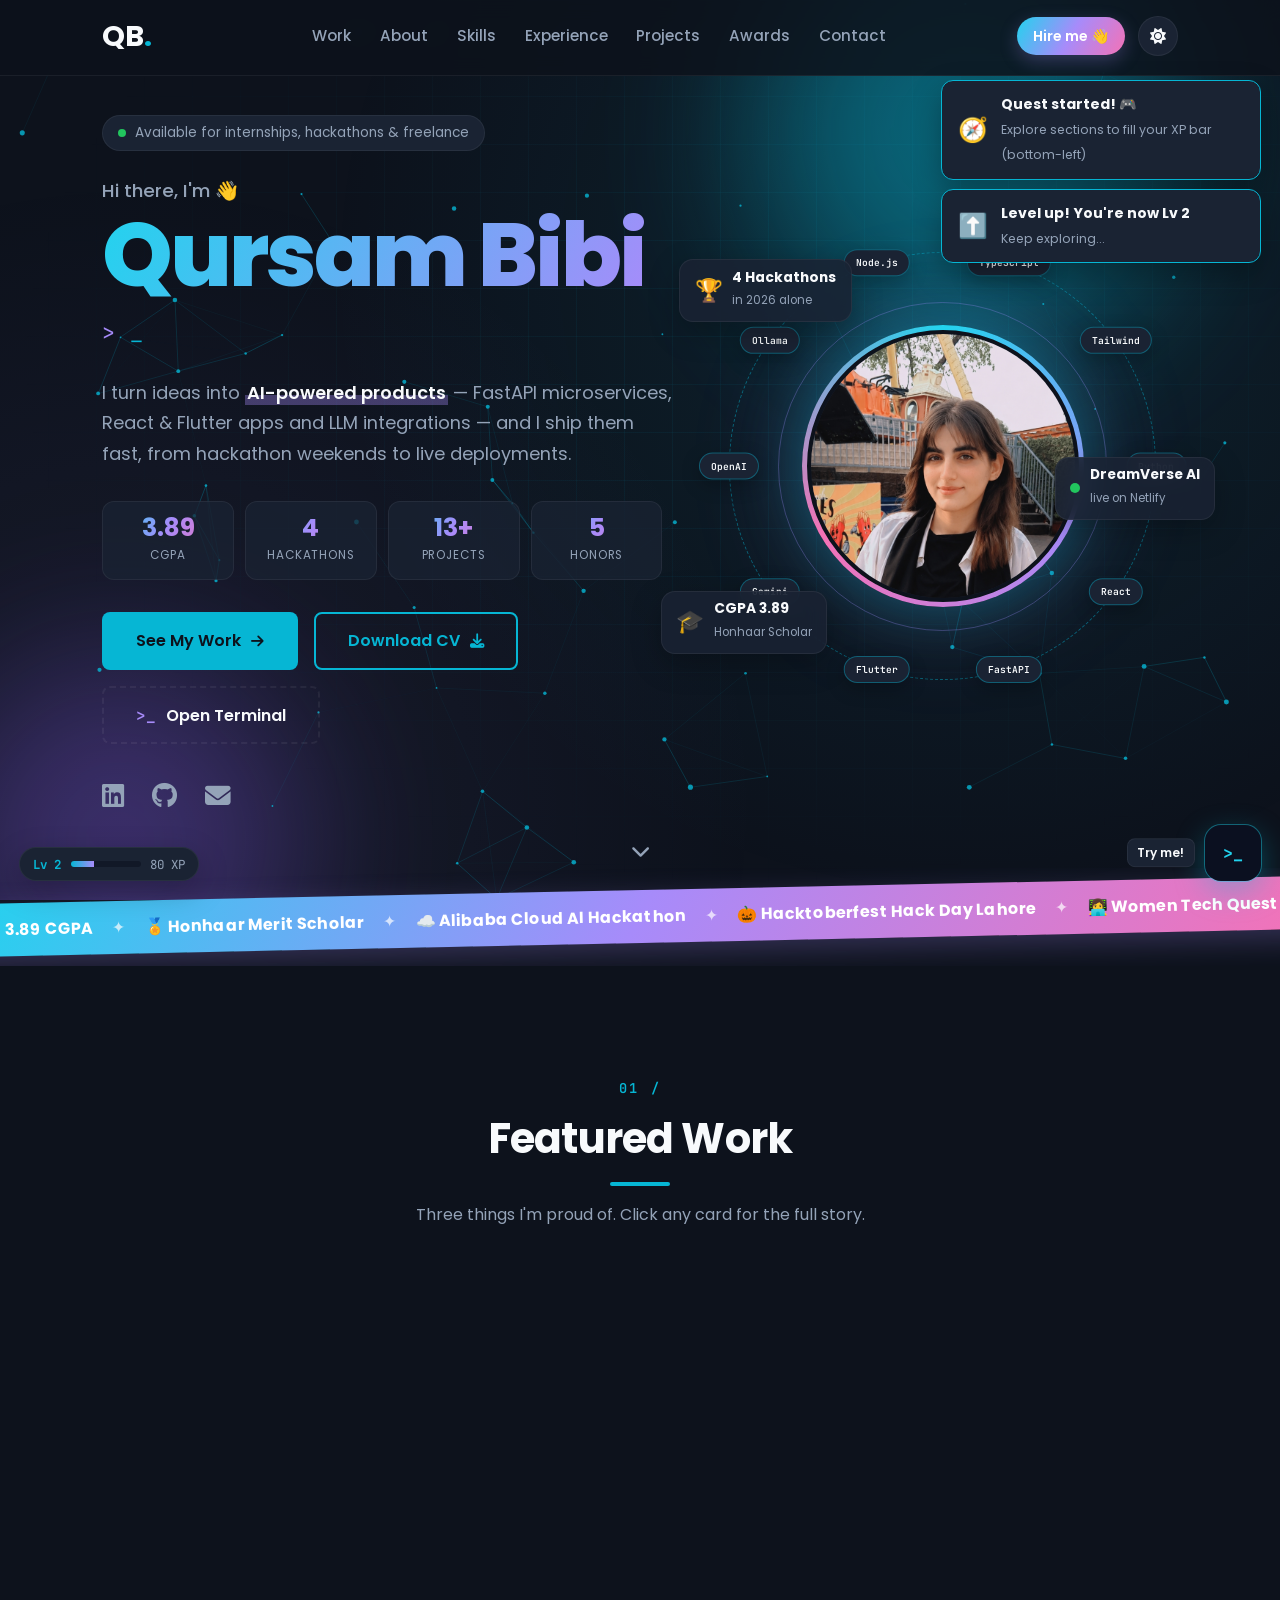
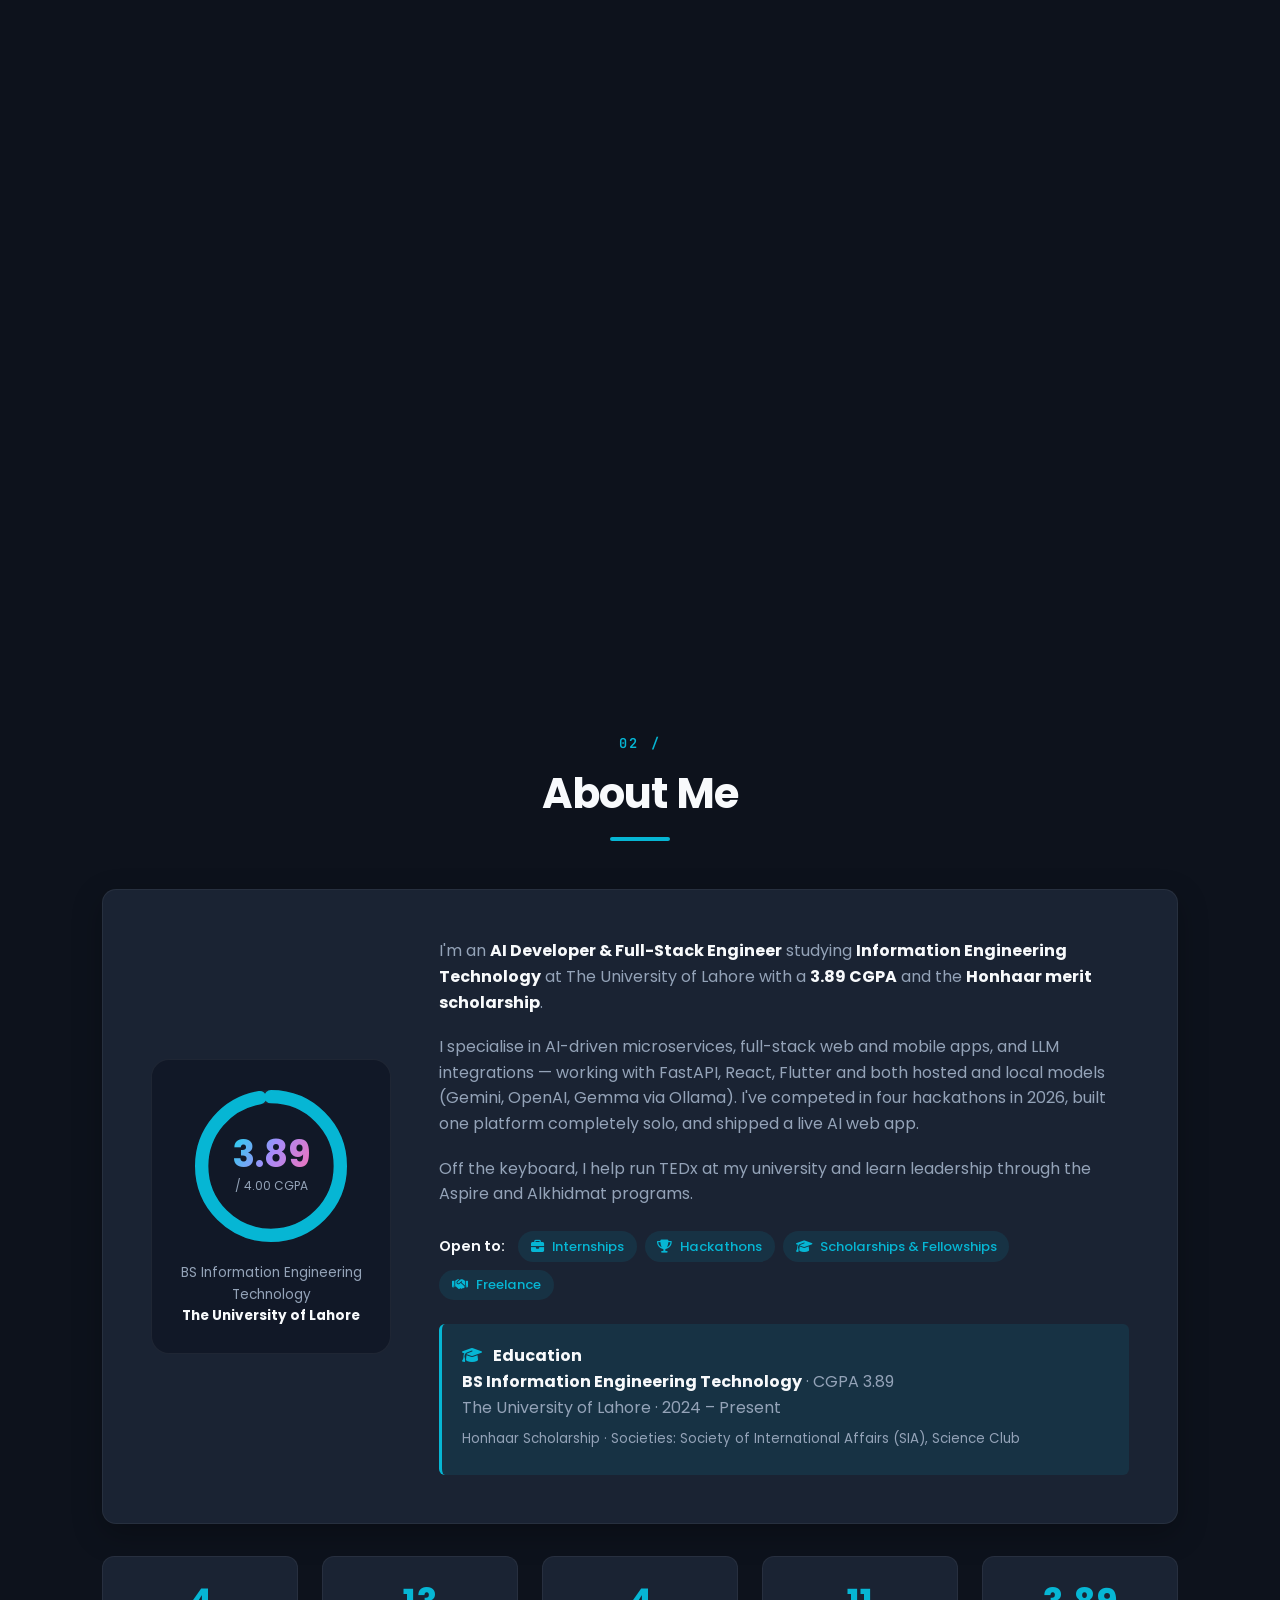
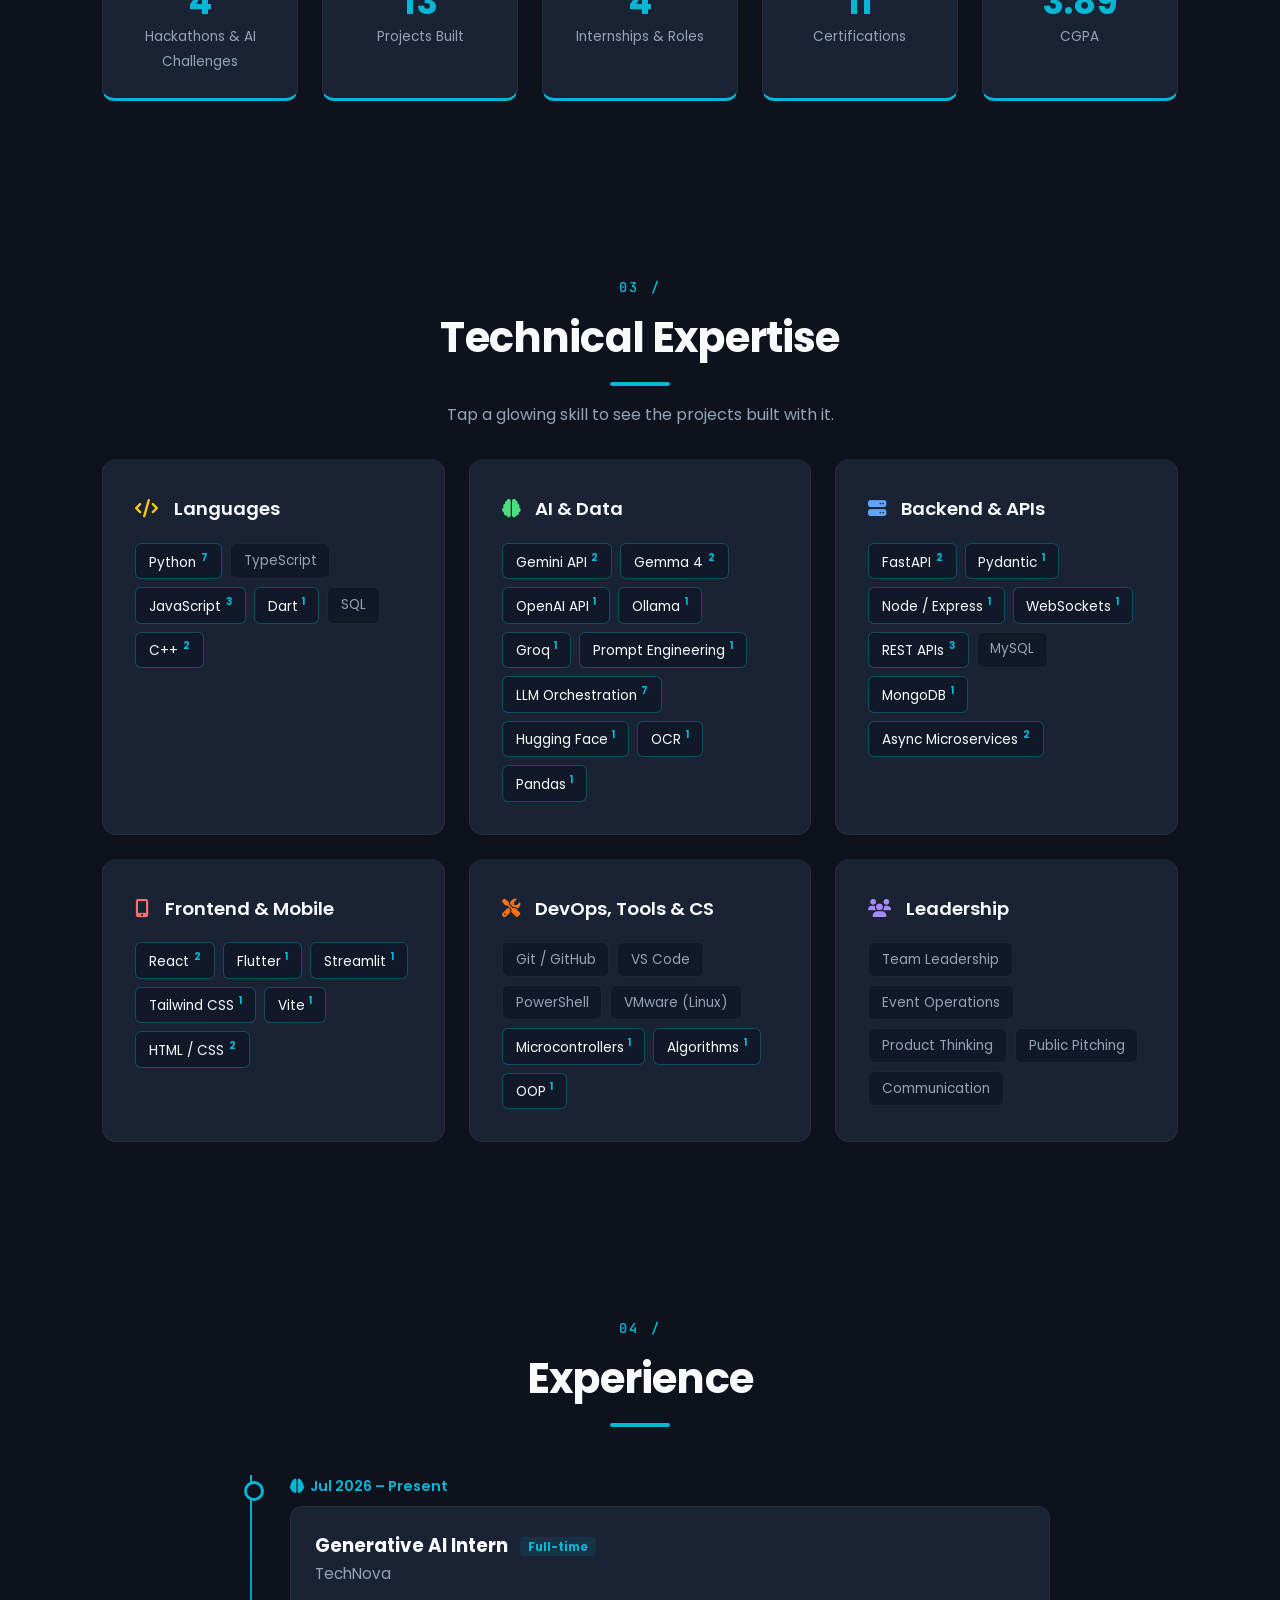
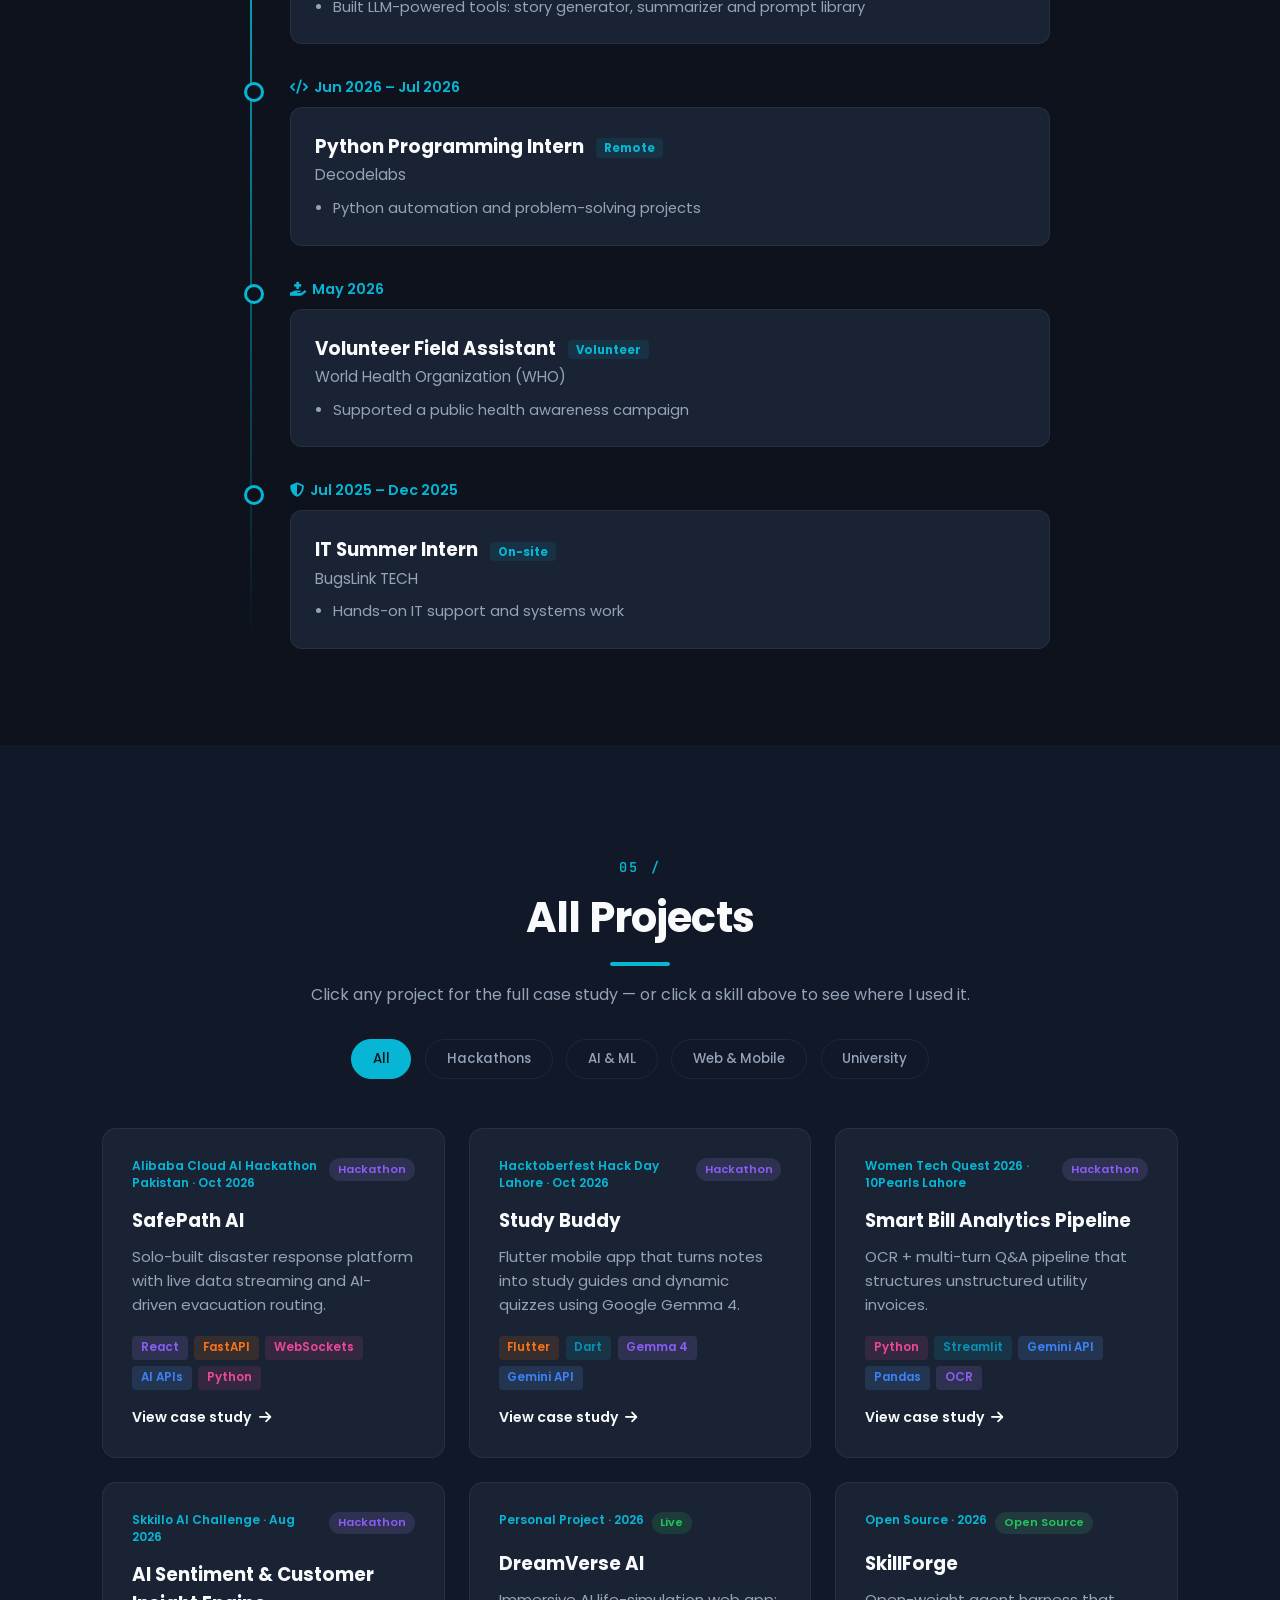
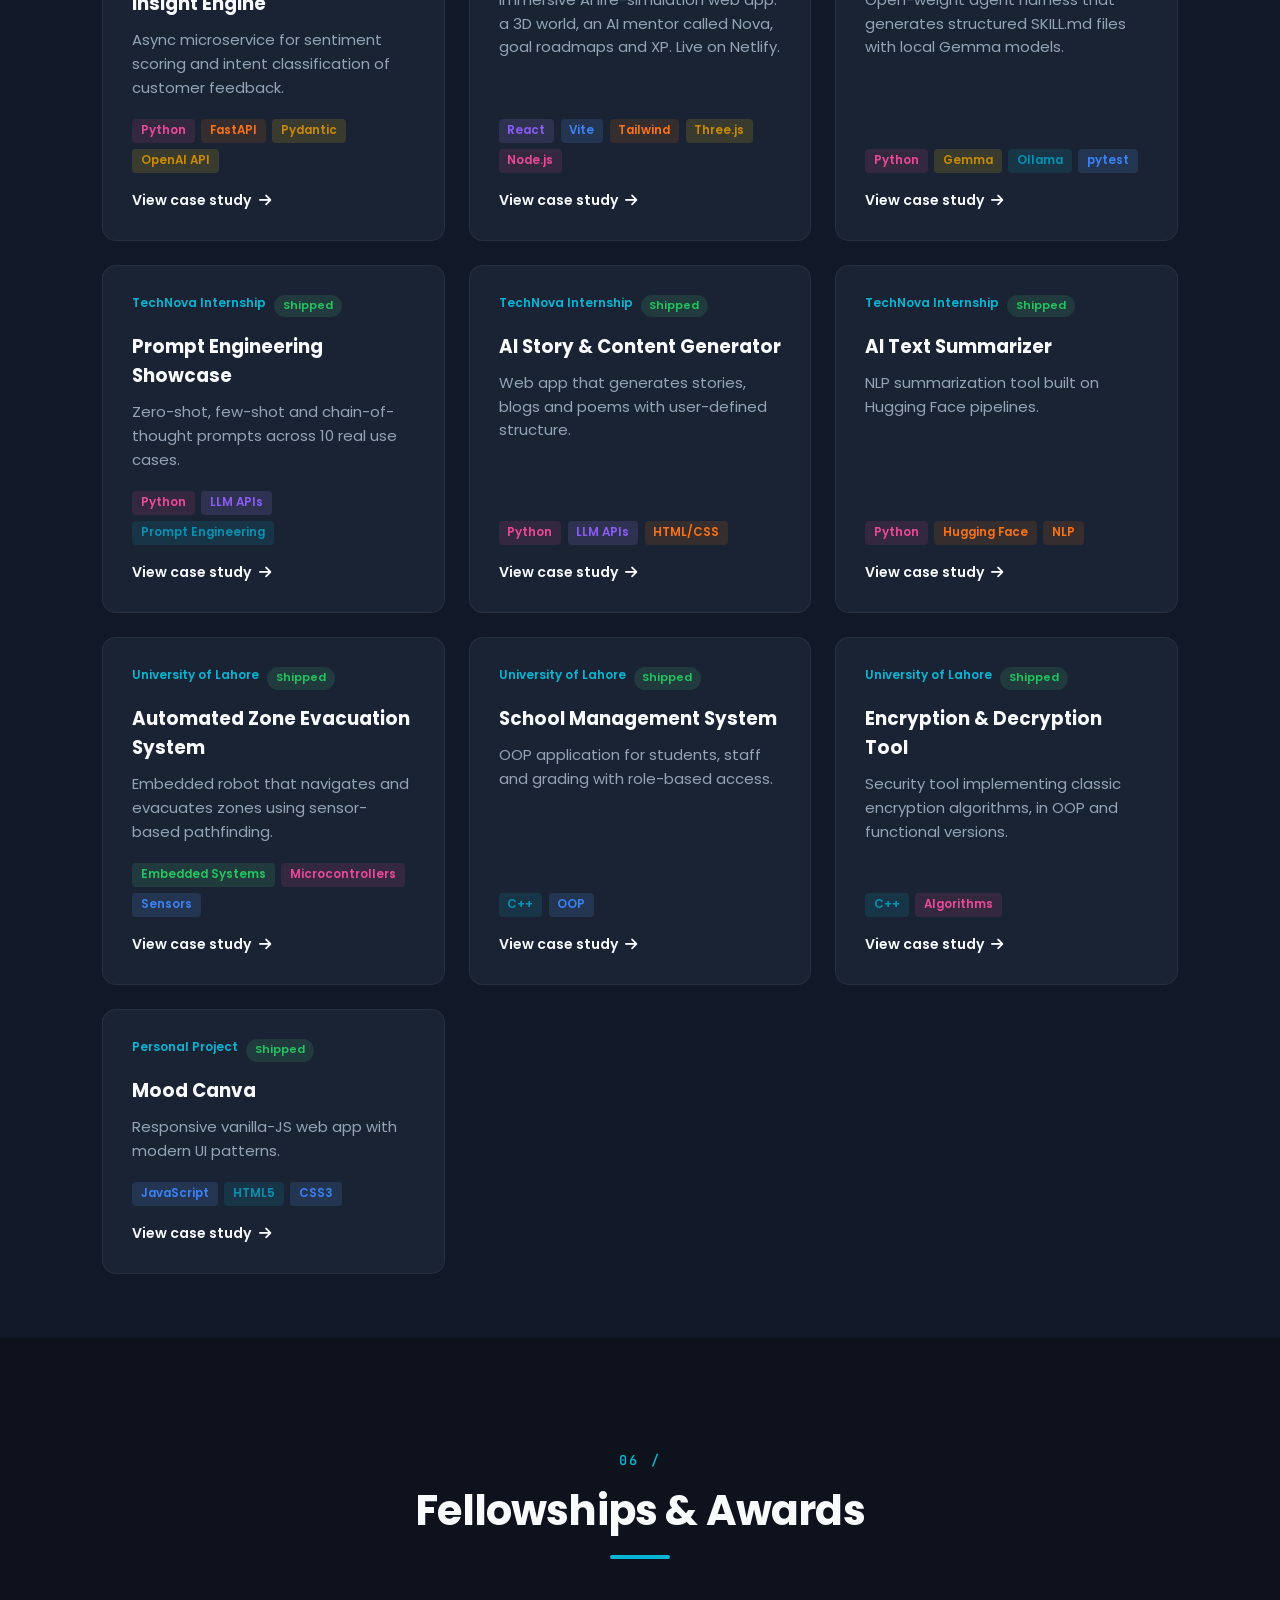
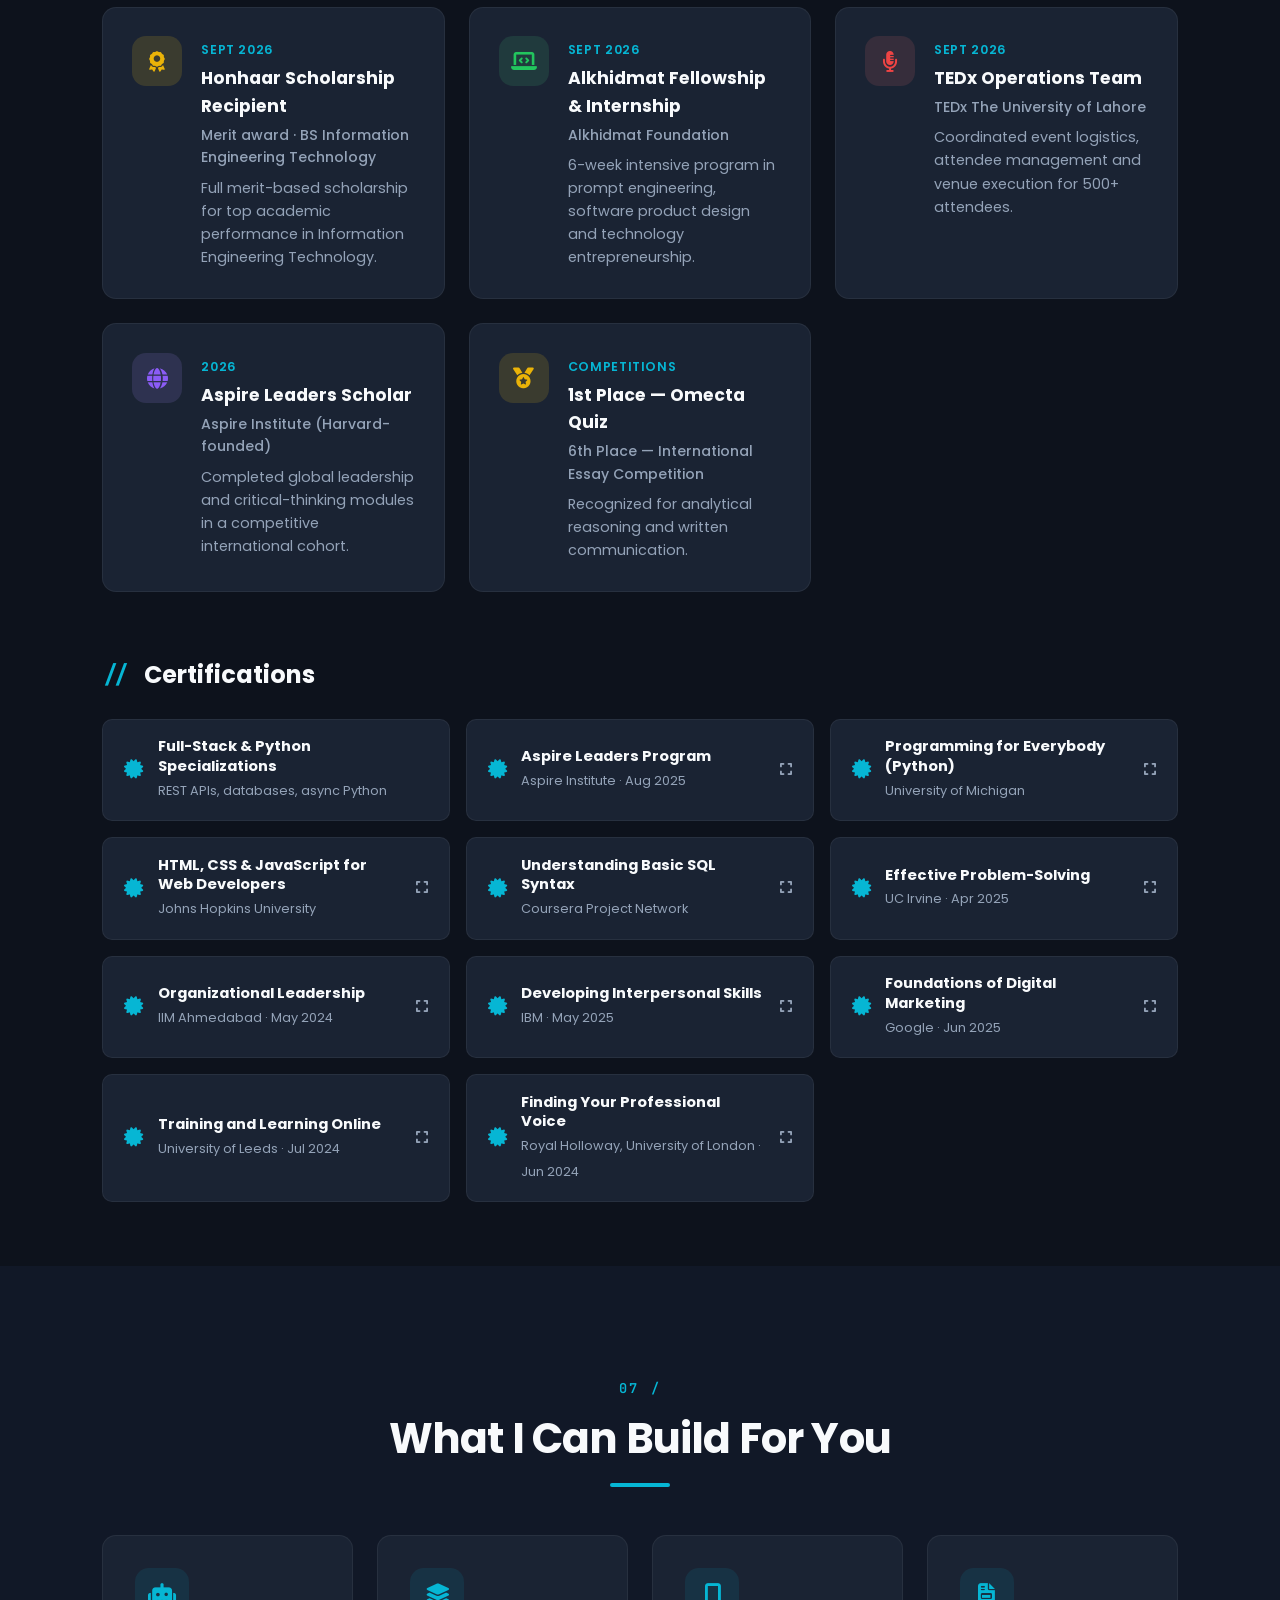
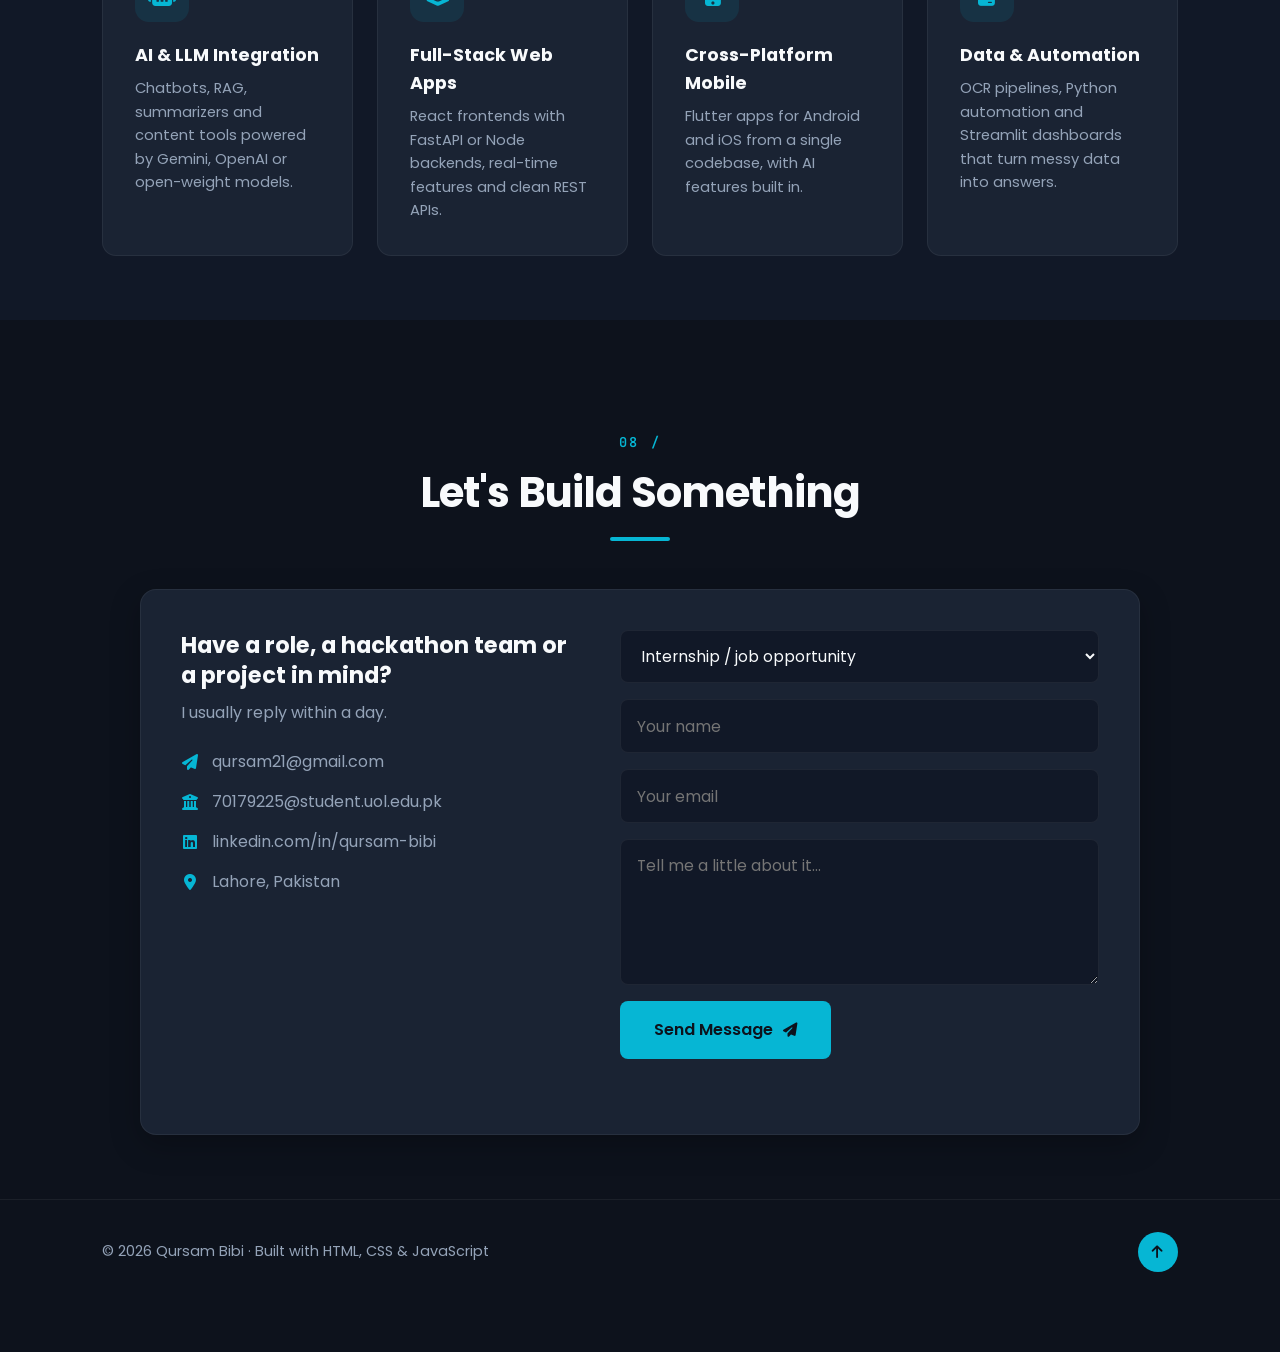
==== commit 1ddda1fd: "User freindly" ====
--- a/index.html
+++ b/index.html
@@ -2,7 +2,17 @@
 <html lang="en" data-theme="dark">
 <head>
     <meta charset="UTF-8">
-    <meta name="viewport" content="width=device-width, initial-scale=1.0">
+    <meta name="viewport" content="width=device-width, initial-scale=1.0, viewport-fit=cover">
+    <meta name="theme-color" content="#0d121c" media="(prefers-color-scheme: dark)">
+    <meta name="theme-color" content="#f6f8fb" media="(prefers-color-scheme: light)">
+    <meta name="color-scheme" content="dark light">
+    <meta name="format-detection" content="telephone=no">
+    <meta name="mobile-web-app-capable" content="yes">
+    <meta name="apple-mobile-web-app-capable" content="yes">
+    <meta name="apple-mobile-web-app-status-bar-style" content="black-translucent">
+    <meta name="apple-mobile-web-app-title" content="Qursam">
+    <link rel="manifest" href="manifest.webmanifest">
+    <link rel="apple-touch-icon" href="icons/apple-touch-icon.png">
     <title>Qursam Bibi | AI Developer & Full-Stack Engineer</title>
     <meta name="description" content="Qursam Bibi — AI Developer & Full-Stack Engineer, BS Information Engineering Technology (CGPA 3.89) at The University of Lahore. FastAPI, React, Flutter and LLM projects, hackathons and fellowships.">
     <meta property="og:title" content="Qursam Bibi | AI & Full-Stack Engineer">
@@ -56,7 +66,7 @@
         <div class="header-actions">
             <a href="#contact" class="hire-btn">Hire me <span>👋</span></a>
             <button class="icon-btn" id="themeToggle" aria-label="Toggle light and dark theme"><i class="fas fa-sun"></i></button>
-            <button class="icon-btn menu-toggle" id="menuToggle" aria-label="Open menu"><i class="fas fa-bars"></i></button>
+            <button class="icon-btn menu-toggle" id="menuToggle" aria-label="Open menu" aria-controls="navLinks" aria-expanded="false"><i class="fas fa-bars"></i></button>
         </div>
     </header>
 
@@ -125,7 +135,7 @@
                 <div id="termOut" aria-live="polite"></div>
                 <form class="term-input-line" id="termForm" autocomplete="off">
                     <span class="prompt">➜ <b>~</b></span>
-                    <input id="termInput" type="text" spellcheck="false" autocapitalize="off" aria-label="Type a terminal command">
+                    <input id="termInput" type="text" spellcheck="false" autocapitalize="off" autocorrect="off" autocomplete="off" enterkeyhint="send" aria-label="Type a terminal command">
                 </form>
             </div>
             <div class="term-chips" id="termChips">
@@ -261,8 +271,8 @@
                     <option>Scholarship / fellowship</option>
                     <option>Something else</option>
                 </select>
-                <input type="text" name="name" placeholder="Your name" required>
-                <input type="email" name="email" placeholder="Your email" required>
+                <input type="text" name="name" placeholder="Your name" autocomplete="name" enterkeyhint="next" required>
+                <input type="email" name="email" placeholder="Your email" autocomplete="email" inputmode="email" autocapitalize="off" enterkeyhint="next" required>
                 <textarea name="message" placeholder="Tell me a little about it..." rows="5" required></textarea>
                 <button type="submit" class="btn btn-primary">Send Message <i class="fas fa-paper-plane"></i></button>
                 <p class="form-status" id="formStatus" role="status"></p>
@@ -295,5 +305,6 @@
     <script src="script.js"></script>
     <script src="showcase.js"></script>
     <script src="interactive.js"></script>
+    <script src="mobile.js"></script>
 </body>
 </html>
--- a/style.css
+++ b/style.css
@@ -868,3 +868,268 @@
 @media (prefers-reduced-motion: reduce) {
     .orbit, .orb-in, .ring-outer, .ticker-track, .photo-wrap, .blob, .float-card, .hero-name { animation: none !important; }
 }
+
+/* =========================================================
+   MOBILE, TABLET & TOUCH (v5)
+   Works on Android, iPhone, iPad and small laptops.
+   ========================================================= */
+
+/* ---- Never scroll sideways, no tap flash, no auto text zoom ---- */
+html { overflow-x: hidden; -webkit-text-size-adjust: 100%; text-size-adjust: 100%; }
+body { overflow-x: hidden; overflow-x: clip; -webkit-tap-highlight-color: transparent; }
+a, button, [role="button"], input, select, textarea, label { touch-action: manipulation; }
+img { -webkit-user-drag: none; }
+
+/* ---- Real screen height on mobile browsers (address bar aware) ---- */
+.hero { min-height: 100vh; min-height: 100svh; }
+
+/* ---- Notch / home-bar safe areas (iPhone & Android gesture bar) ---- */
+header {
+    padding-top: max(0.8rem, env(safe-area-inset-top));
+    padding-left: max(8%, env(safe-area-inset-left));
+    padding-right: max(8%, env(safe-area-inset-right));
+}
+.xp-widget { left: max(1.2rem, env(safe-area-inset-left)); bottom: max(1.2rem, env(safe-area-inset-bottom)); }
+.term-fab { right: max(1.2rem, env(safe-area-inset-right)); bottom: max(1.2rem, env(safe-area-inset-bottom)); }
+footer { padding-bottom: max(2rem, calc(env(safe-area-inset-bottom) + 5rem)); }
+
+/* ---- Fluid orbit: scales smoothly from 320px phones to desktops ---- */
+.orbit-stage { --size: min(470px, 88vw); --r: calc(var(--size) * 0.455); }
+.ring-inner { width: calc(var(--size) * 0.7); height: calc(var(--size) * 0.7); }
+.photo-wrap { width: calc(var(--size) * 0.6); height: calc(var(--size) * 0.6); }
+.orb-in { font-size: clamp(0.6rem, calc(var(--size) * 0.0165), 0.76rem); }
+@media (max-width: 1150px) { .orbit-stage { --size: min(440px, 86vw); } }
+.orbit-stage.boost .orbit, .orbit-stage.boost .orb-in { animation-duration: 6s; }
+.orbit-stage { cursor: pointer; -webkit-user-select: none; user-select: none; }
+
+/* ---- Safari < 16.2 fallbacks for color-mix ---- */
+@supports not (color: color-mix(in srgb, red 50%, blue)) {
+    .hs, .float-card { background: var(--card-bg); }
+    .ring-outer { border-color: rgba(6, 182, 212, 0.45); }
+    .ring-inner { border-color: rgba(167, 139, 250, 0.3); }
+    .orb-in { border-color: rgba(6, 182, 212, 0.4); }
+}
+.float-card, .hs, header, .modal { -webkit-backdrop-filter: blur(10px); }
+
+/* ---- Hover effects only where a real mouse exists (no "stuck hover" on phones) ---- */
+@media (hover: none) {
+    .project-card:hover, .service-card:hover, .achieve-card:hover, .skill-category:hover,
+    .cert-item[data-img]:hover, .btn:hover, .btn-primary:hover, .btn-outline:hover, .btn-ghost:hover,
+    .icon-btn:hover, .term-fab:hover, .hire-btn:hover, .mini-btn:hover { transform: none; }
+    .bento-card:hover::after { opacity: 0; }
+    .bento-card:hover .bento-art span { transform: none; }
+    .project-card:hover::before, .service-card:hover::before, .achieve-card:hover::before { opacity: 0; }
+    .cursor-glow { display: none; }
+    /* show the animated border all the time instead, it looks great on phones */
+    .bento-card::after { opacity: 0.55; }
+}
+/* ---- Satisfying press feedback for fingers ---- */
+.btn:active, .icon-btn:active, .filter-btn:active, .mini-btn:active, .hire-btn:active, .term-fab:active,
+.term-chips button:active, .xp-pill:active, .cert-item[data-img]:active, .skill-pills span.has-proj:active {
+    transform: scale(0.95) !important; transition: transform 0.08s ease;
+}
+.project-card:active, .bento-card:active, .service-card:active, .achieve-card:active { transform: scale(0.98) !important; transition: transform 0.1s ease; }
+
+/* ---- Bigger touch targets (Apple/Google recommend ≥44px) ---- */
+@media (pointer: coarse) {
+    .icon-btn { width: 44px; height: 44px; }
+    .xp-pill { min-height: 44px; }
+    .filter-btn { min-height: 44px; }
+    .mini-btn { min-height: 40px; display: inline-flex; align-items: center; padding: 0.4rem 1rem; }
+    .skill-pills span { padding: 0.55rem 0.9rem; }
+    .contact-line { padding: 0.45rem 0; }
+    .term-chips button { padding: 0.5rem 0.8rem; font-size: 0.78rem; }
+    .cert-item { min-height: 56px; }
+    .hire-btn { padding: 0.65rem 1.1rem; }
+    /* iPhone zooms into any field with text under 16px — prevent that */
+    input, select, textarea, #contact-form input, #contact-form textarea, #contact-form select, .term-input-line input { font-size: 16px !important; }
+}
+
+/* ---- Full-screen mobile menu ---- */
+@media (max-width: 900px) {
+    .nav-links {
+        position: fixed; inset: 0; top: 0; z-index: -1; height: 100vh; height: 100dvh;
+        display: flex !important; flex-direction: column; justify-content: center; align-items: center; gap: 0.4rem;
+        background: var(--bg-color); padding: 5rem 1.5rem calc(2rem + env(safe-area-inset-bottom));
+        opacity: 0; visibility: hidden; transform: translateY(-12px);
+        transition: opacity 0.25s ease, transform 0.3s ease, visibility 0.3s;
+        border: none;
+    }
+    .nav-links::before {
+        content: ''; position: absolute; inset: 0; z-index: -1; pointer-events: none;
+        background: radial-gradient(circle at 80% 15%, var(--accent-soft), transparent 50%), radial-gradient(circle at 15% 85%, rgba(167, 139, 250, 0.15), transparent 50%);
+    }
+    .nav-links.active { opacity: 1; visibility: visible; transform: none; }
+    .nav-links li { margin: 0; opacity: 0; transform: translateY(14px); transition: opacity 0.3s ease, transform 0.35s ease; }
+    .nav-links.active li { opacity: 1; transform: none; }
+    .nav-links.active li:nth-child(1) { transition-delay: 0.04s; } .nav-links.active li:nth-child(2) { transition-delay: 0.08s; }
+    .nav-links.active li:nth-child(3) { transition-delay: 0.12s; } .nav-links.active li:nth-child(4) { transition-delay: 0.16s; }
+    .nav-links.active li:nth-child(5) { transition-delay: 0.20s; } .nav-links.active li:nth-child(6) { transition-delay: 0.24s; }
+    .nav-links.active li:nth-child(7) { transition-delay: 0.28s; }
+    .nav-links li a { font-size: 1.9rem; font-weight: 700; color: var(--text-main); padding: 0.45rem 1.2rem; display: block; letter-spacing: -0.01em; }
+    .nav-links li a::after { display: none; }
+    .nav-links li a.current { color: transparent; background: var(--grad); -webkit-background-clip: text; background-clip: text; }
+    header { z-index: 1100; }
+    body.menu-open { overflow: hidden; }
+    body.menu-open .xp-widget, body.menu-open .term-fab { opacity: 0; pointer-events: none; }
+    .logo, .header-actions { position: relative; z-index: 2; }
+}
+
+/* ---- Project filters: one swipeable row on phones ---- */
+@media (max-width: 700px) {
+    .filter-controls {
+        display: flex; flex-wrap: nowrap; overflow-x: auto; justify-content: flex-start; gap: 0.5rem;
+        margin: 0 -5% 2rem; padding: 0 5% 0.4rem; scroll-snap-type: x proximity; scrollbar-width: none;
+        -webkit-overflow-scrolling: touch; -webkit-mask-image: linear-gradient(90deg, #000 85%, transparent);
+        mask-image: linear-gradient(90deg, #000 85%, transparent);
+    }
+    .filter-controls::-webkit-scrollbar { display: none; }
+    .filter-btn { flex: 0 0 auto; margin: 0; scroll-snap-align: start; }
+}
+
+/* ---- Featured work: swipe carousel on phones ---- */
+.bento-dots { display: none; }
+@media (max-width: 700px) {
+    .bento {
+        display: flex; overflow-x: auto; gap: 1rem; scroll-snap-type: x mandatory; scroll-padding: 0 5%;
+        margin: 0 -5%; padding: 0.5rem 5% 1rem; scrollbar-width: none; -webkit-overflow-scrolling: touch;
+    }
+    .bento::-webkit-scrollbar { display: none; }
+    .bento-card { flex: 0 0 86%; scroll-snap-align: center; scroll-snap-stop: always; }
+    .b0 .bento-art, .bento-art { height: 180px; min-height: 0; flex: none; }
+    .b0 .bento-art span, .bento-art span { font-size: 4.4rem; }
+    .b0 h3, .bento-card h3 { font-size: 1.45rem; }
+    .bento-dots { display: flex; justify-content: center; gap: 0.5rem; margin-top: 0.4rem; }
+    .bento-dots button {
+        width: 8px; height: 8px; border-radius: 8px; border: none; padding: 0; background: var(--card-border);
+        transition: width 0.3s ease, background 0.3s ease; cursor: pointer;
+    }
+    .bento-dots button.on { width: 26px; background: var(--accent-color); }
+    .swipe-hint { display: block; text-align: center; color: var(--text-muted); font-size: 0.8rem; margin-top: 0.6rem; }
+}
+.swipe-hint { display: none; }
+
+/* ---- Modals become bottom sheets on phones (swipe down to close) ---- */
+@media (max-width: 700px) {
+    .modal { padding: 0; align-items: flex-end !important; }
+    .modal.open { display: flex; }
+    .modal-panel {
+        margin: 0; border-radius: 22px 22px 0 0; max-height: 92vh; max-height: 92dvh; overflow-y: auto;
+        padding: 2.4rem 1.3rem calc(1.5rem + env(safe-area-inset-bottom)); animation: sheetUp 0.32s cubic-bezier(.2, 1, .3, 1);
+        overscroll-behavior: contain;
+    }
+    .modal-panel::before {
+        content: ''; position: absolute; top: 0.7rem; left: 50%; width: 44px; height: 5px; border-radius: 5px;
+        background: var(--card-border); transform: translateX(-50%);
+    }
+    .cert-panel { padding: 2.2rem 0.8rem calc(1rem + env(safe-area-inset-bottom)); }
+    .cs-links .btn { flex: 1 1 auto; justify-content: center; }
+}
+@keyframes sheetUp { from { transform: translateY(100%); } to { transform: none; } }
+
+/* ---- Terminal: keyboard-aware bottom sheet on phones ---- */
+.term-dock { padding-bottom: calc(1.2rem + var(--kb, 0px)); }
+@media (max-width: 700px) {
+    .term-dock { padding: 0 0 var(--kb, 0px); }
+    .term-dock .hero-terminal { border-radius: 20px 20px 0 0; padding-bottom: env(safe-area-inset-bottom); }
+    .term-dock .term-body { height: 42vh; height: 42dvh; }
+    .term-bar { touch-action: none; }
+    .term-bar::before {
+        content: ''; position: absolute; top: 5px; left: 50%; width: 40px; height: 4px; border-radius: 4px;
+        background: rgba(148, 163, 184, 0.35); transform: translateX(-50%);
+    }
+    .term-bar { position: relative; padding-top: 1rem; }
+    .term-chips { overflow-x: auto; flex-wrap: nowrap; scrollbar-width: none; }
+    .term-chips::-webkit-scrollbar { display: none; }
+    .term-chips button { flex: 0 0 auto; }
+    .term-fab::after { display: none; }
+}
+.term-dock.kb-open .term-body { height: 30vh; height: 30dvh; }
+
+/* ---- Phones ---- */
+@media (max-width: 700px) {
+    header, header.scrolled { padding-left: max(5%, env(safe-area-inset-left)); padding-right: max(5%, env(safe-area-inset-right)); }
+    .hero { padding-top: calc(5.5rem + env(safe-area-inset-top)); padding-bottom: 3rem; gap: 1rem; }
+    .availability { font-size: 0.78rem; }
+    .hero-pitch { font-size: 1.02rem !important; }
+    .hero-ctas { display: grid; grid-template-columns: 1fr 1fr; gap: 0.7rem; }
+    .hero-ctas .btn { justify-content: center; padding: 0.85rem 1rem; width: 100%; font-size: 0.95rem; }
+    .hero-ctas .btn-primary { grid-column: 1 / -1; }
+    .typing-line { font-size: 1.1rem !important; }
+    .blob { filter: blur(50px); }
+    .blob-1 { width: 260px; height: 260px; }
+    .blob-2 { width: 220px; height: 220px; }
+    .section-title { font-size: 1.85rem; }
+    .about-container { padding: 1.6rem 1.2rem; }
+    .cgpa-card { width: 100%; max-width: 280px; }
+    .services-grid, .cert-grid { grid-template-columns: 1fr; }
+    .timeline-item { padding-left: 44px; }
+    .timeline::before { left: 12px; } .timeline-item::after { left: 6px; }
+    .stats-row { gap: 0.8rem; }
+    .stat-num { font-size: 1.8rem; }
+    .toast-stack { top: calc(70px + env(safe-area-inset-top)); }
+    .xp-panel { max-height: 60vh; overflow-y: auto; }
+    footer { flex-direction: column; text-align: center; }
+}
+
+/* ---- Very small phones (Galaxy S-series, iPhone SE 1st gen, 320–360px) ---- */
+@media (max-width: 360px) {
+    .hero-name { font-size: 2.6rem !important; }
+    .hero-stats { gap: 0.5rem; }
+    .hs b { font-size: 1.3rem; }
+    .hs span { font-size: 0.66rem; }
+    .hero-ctas { grid-template-columns: 1fr; }
+    .float-card small { display: none; }
+    .fc-3 { top: auto; bottom: 30%; }
+    .xp-num { display: none; }
+}
+
+/* ---- Phones held sideways ---- */
+@media (max-height: 500px) and (orientation: landscape) {
+    .hero { min-height: auto; padding-top: 5rem; }
+    .orbit-stage { --size: min(360px, 80vh); }
+    .term-dock .term-body { height: 45vh; }
+    .modal-panel { max-height: 96vh; }
+    .nav-links li a { font-size: 1.3rem; padding: 0.25rem 1rem; }
+    .nav-links { flex-direction: row !important; flex-wrap: wrap; align-content: center; }
+}
+
+/* ---- Tablets (iPad, Android tablets) ---- */
+@media (min-width: 701px) and (max-width: 1150px) {
+    .hero { align-items: center; text-align: left; }
+    .hero-content { max-width: 680px; align-self: flex-start; }
+    .hero-ctas .btn { padding: 0.9rem 1.6rem; }
+    .achieve-grid { grid-template-columns: 1fr 1fr; }
+    .skills-grid { grid-template-columns: 1fr 1fr; }
+    .project-grid { grid-template-columns: 1fr 1fr; }
+    .contact-wrap { grid-template-columns: 1fr; }
+}
+
+/* Pause decorative animations while the tab is in the background */
+.tab-hidden *, .tab-hidden *::before, .tab-hidden *::after { animation-play-state: paused !important; }
+
+/* ---- Phone polish: compact toasts at the bottom, carousel cards always visible ---- */
+.bento-dots button { position: relative; }
+.bento-dots button::after { content: ''; position: absolute; inset: -14px -6px; }
+@media (max-width: 700px) {
+    .bento .reveal-bottom { opacity: 1; transform: none; }
+    .toast-stack {
+        top: auto; left: 50%; right: auto; transform: translateX(-50%);
+        bottom: calc(5.2rem + env(safe-area-inset-bottom)); width: min(92vw, 360px); align-items: center;
+    }
+    .toast { min-width: 0; width: 100%; padding: 0.55rem 0.85rem; gap: 0.6rem; border-radius: 40px; transform: translateY(30px); }
+    .toast.show { transform: none; }
+    .toast:not(:last-child) { display: none; }
+    .toast-icon { font-size: 1.15rem; }
+    .toast strong { font-size: 0.8rem; }
+    .toast small { font-size: 0.72rem; display: block; white-space: nowrap; overflow: hidden; text-overflow: ellipsis; max-width: 62vw; }
+}
+@media (max-width: 700px) {
+    body:has(.term-dock.open) .toast-stack, body:has(.modal.open) .toast-stack { bottom: auto; top: calc(1rem + env(safe-area-inset-top)); }
+}
+@media (max-width: 400px) { .term-body { font-size: 0.72rem; } }
+@media (max-height: 500px) and (orientation: landscape) {
+    .xp-widget { transform: scale(0.85); transform-origin: bottom left; }
+    .term-fab { width: 46px; height: 46px; }
+    .term-fab::after { display: none; }
+}
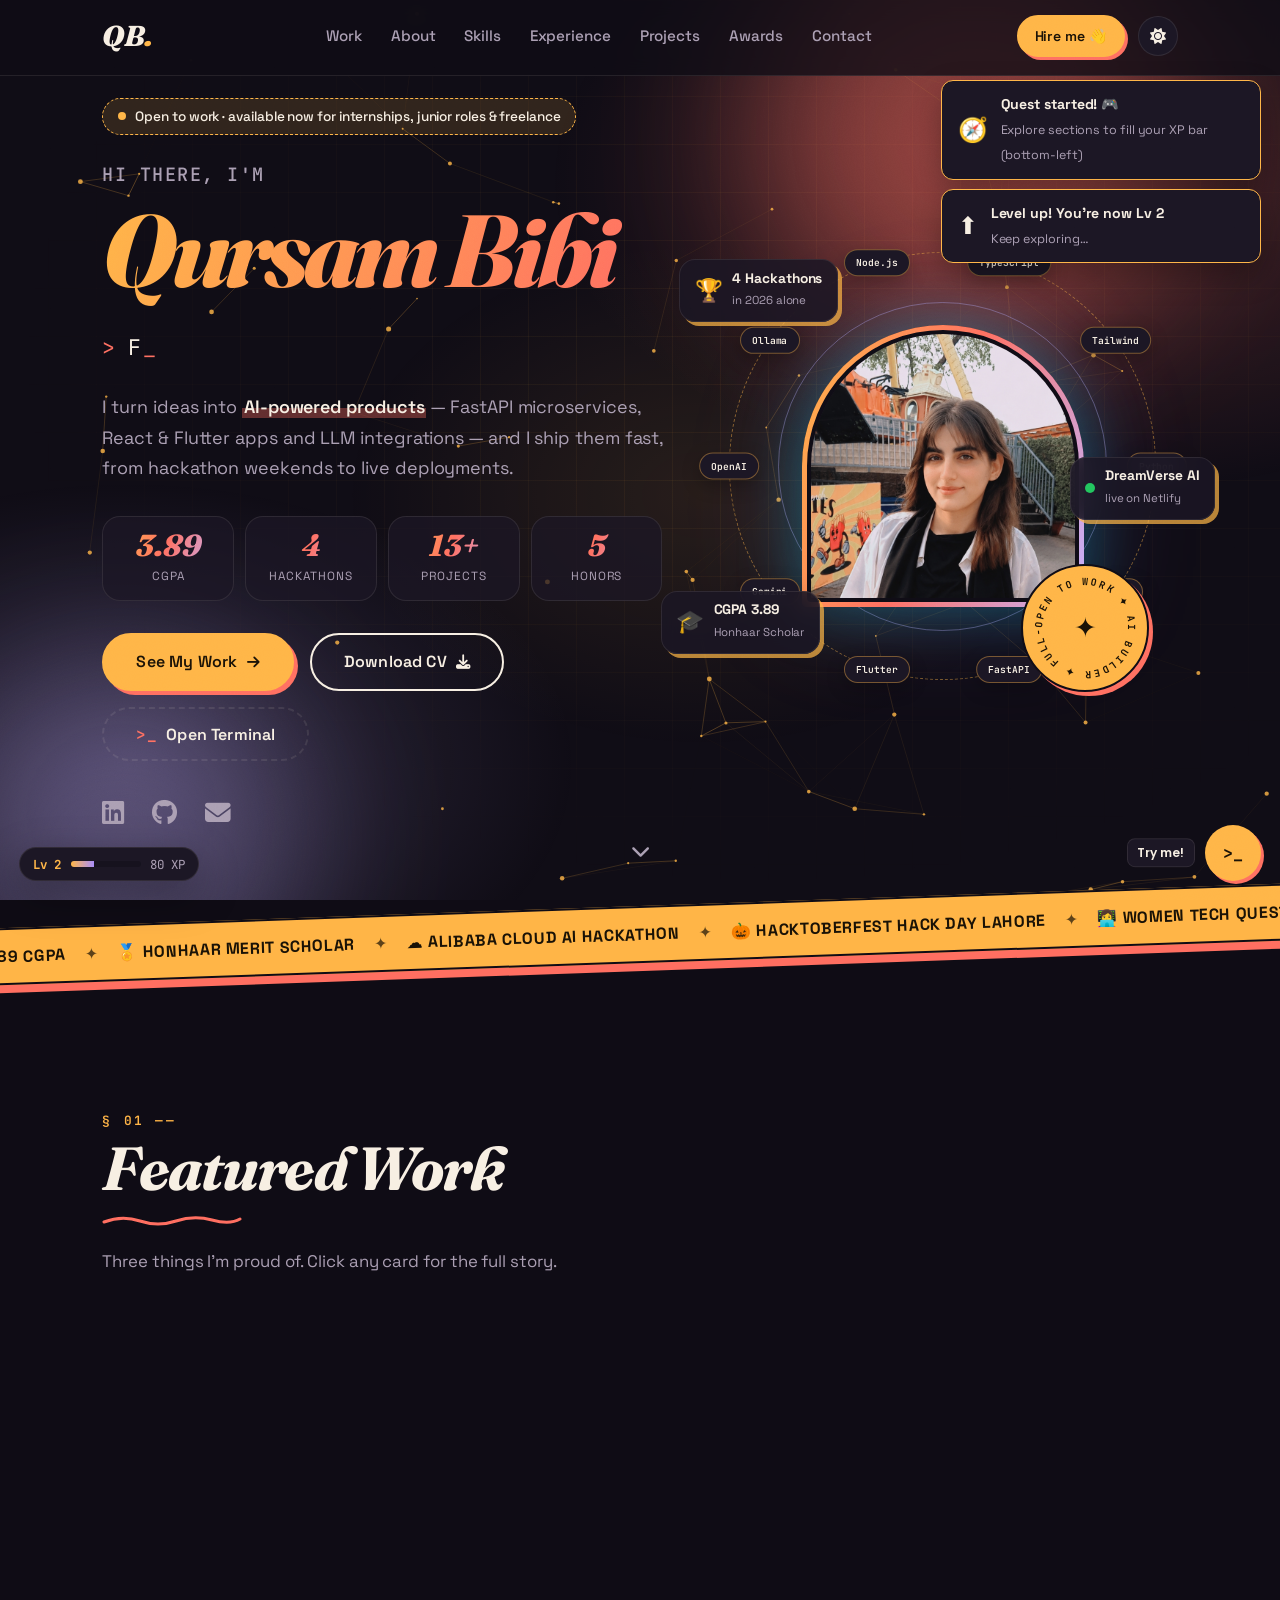
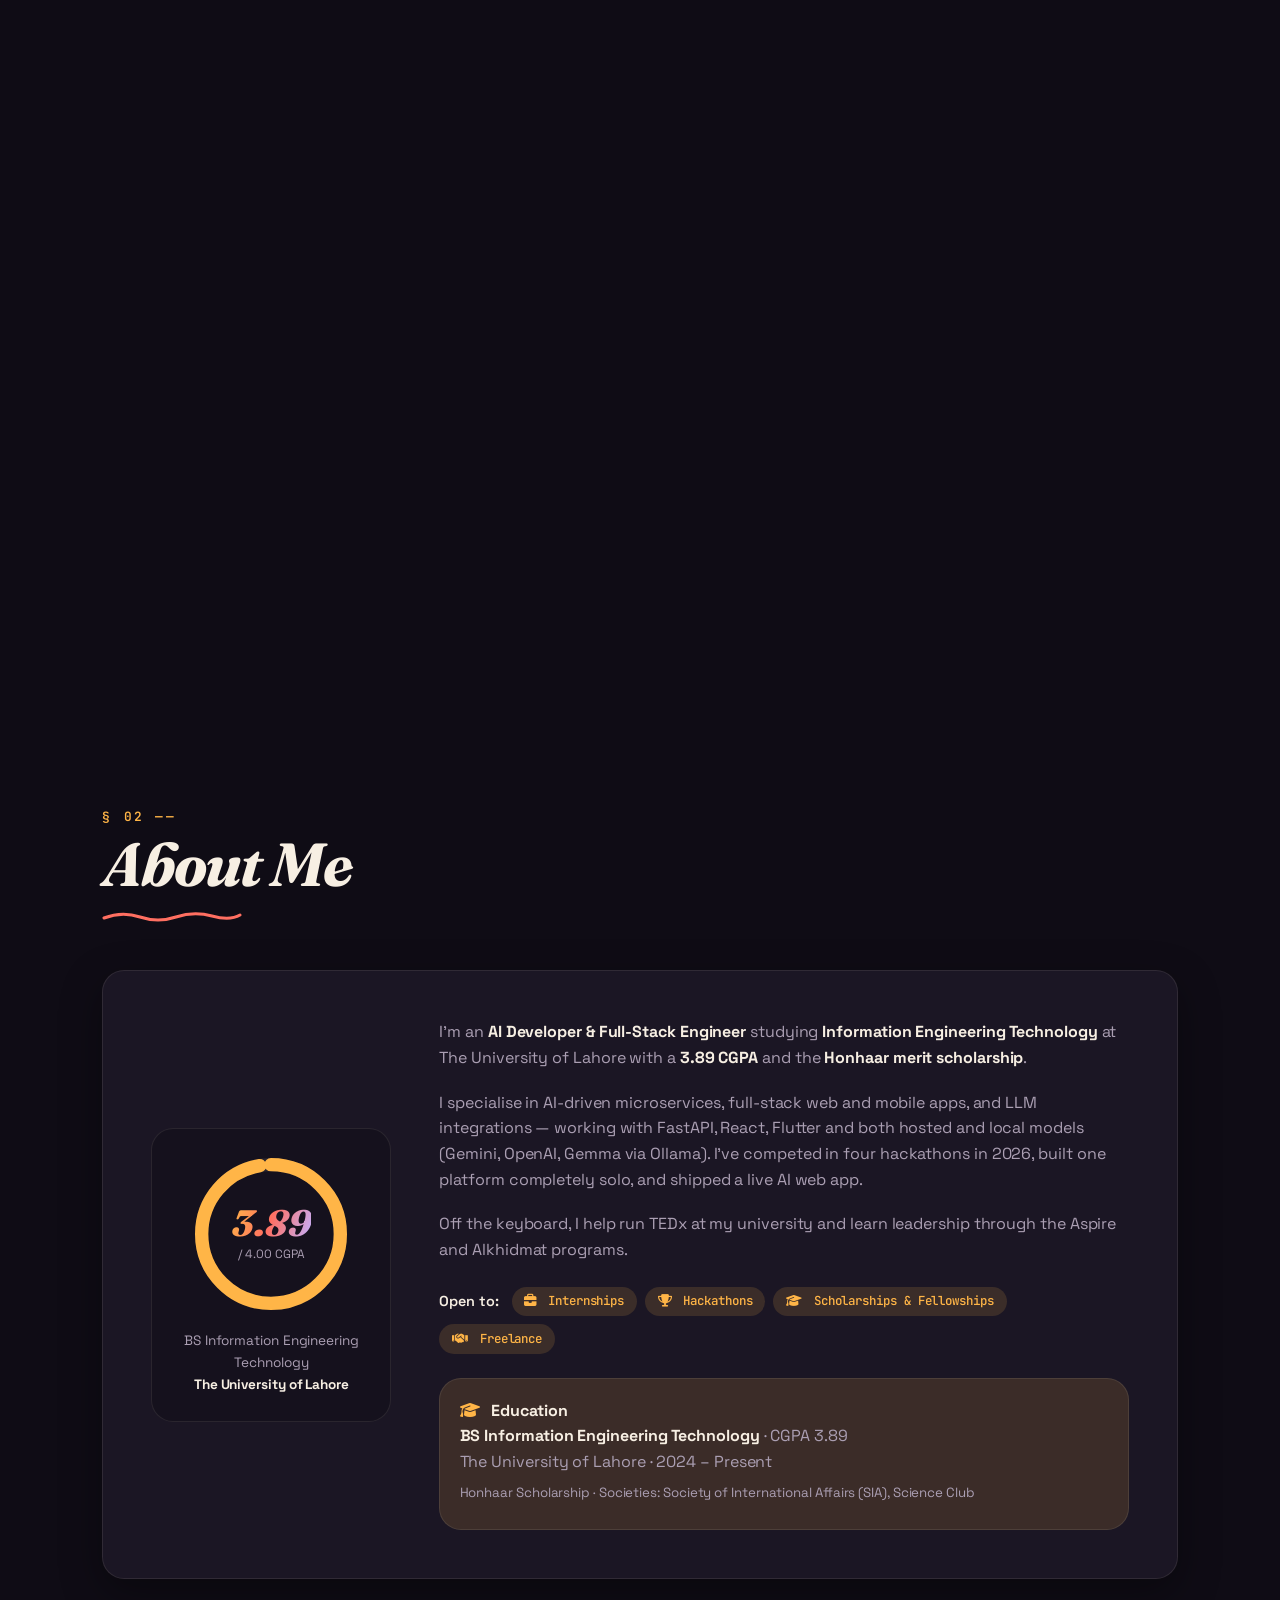
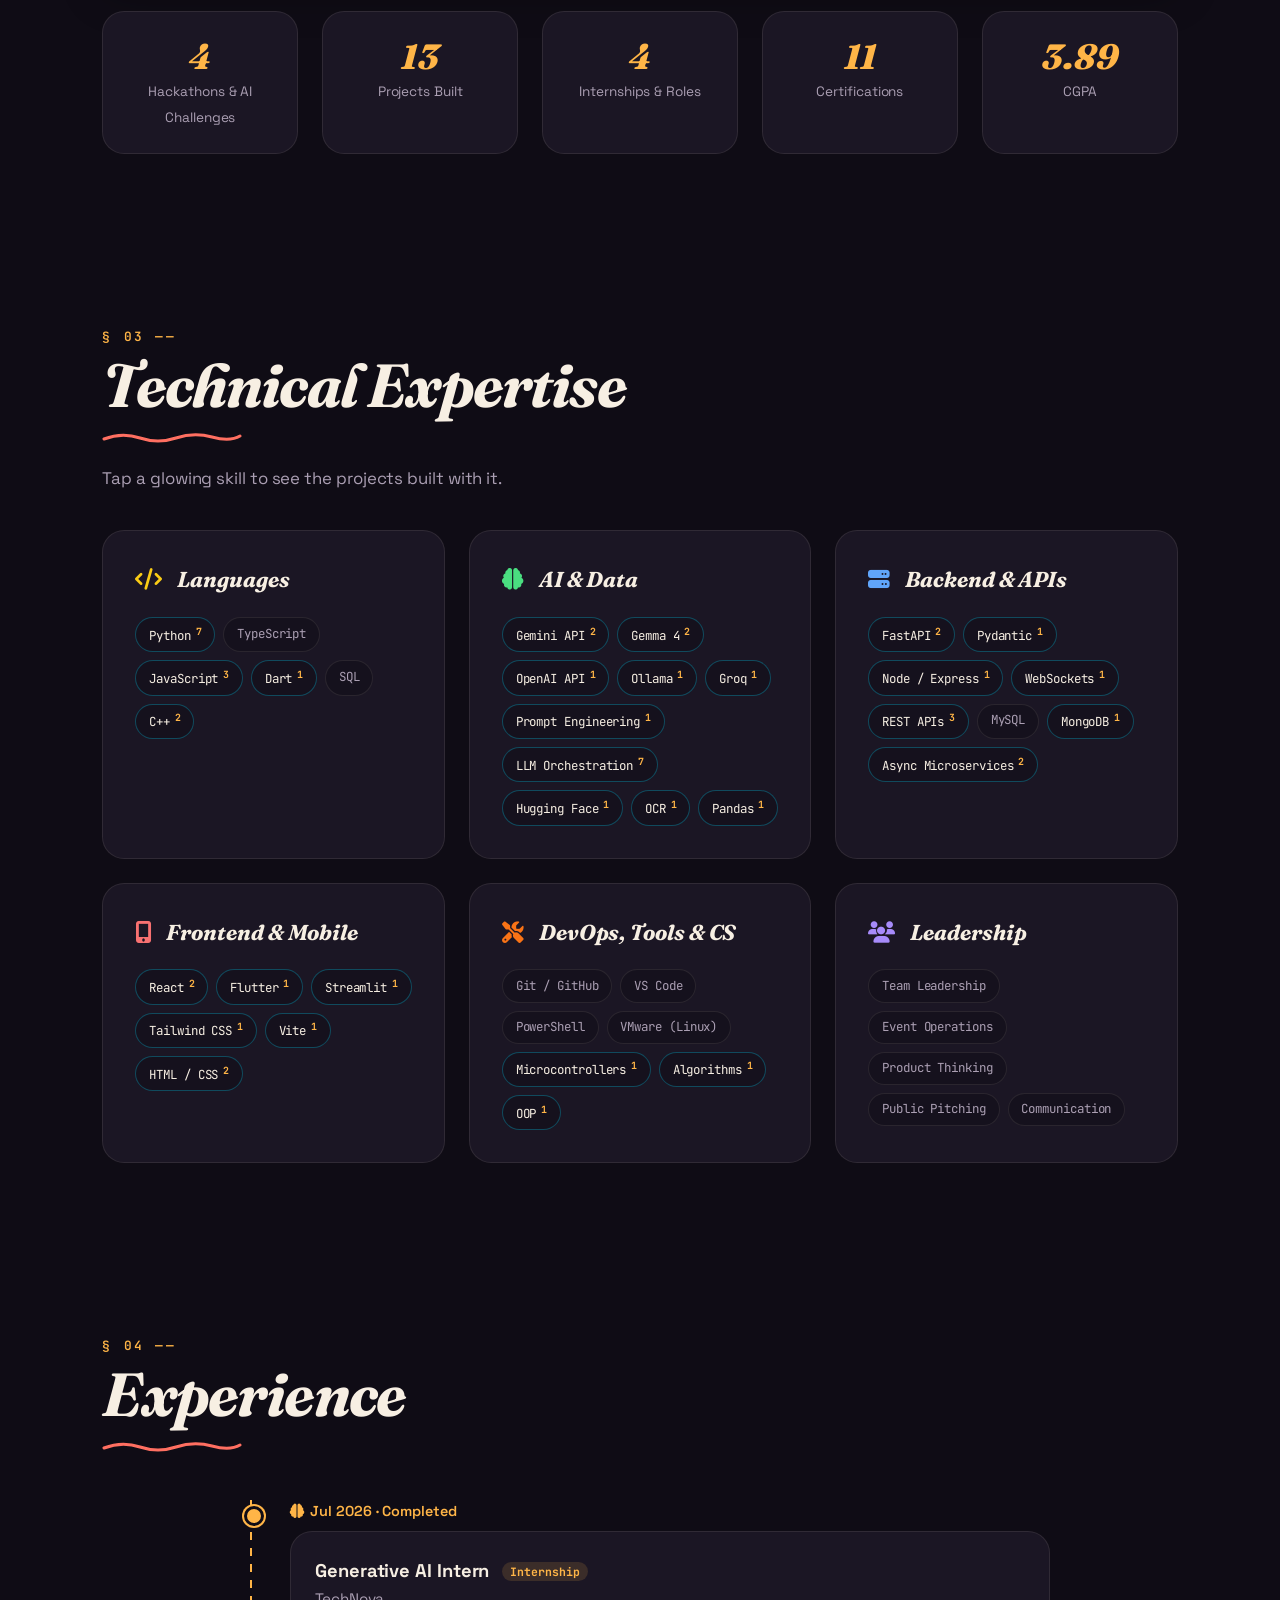
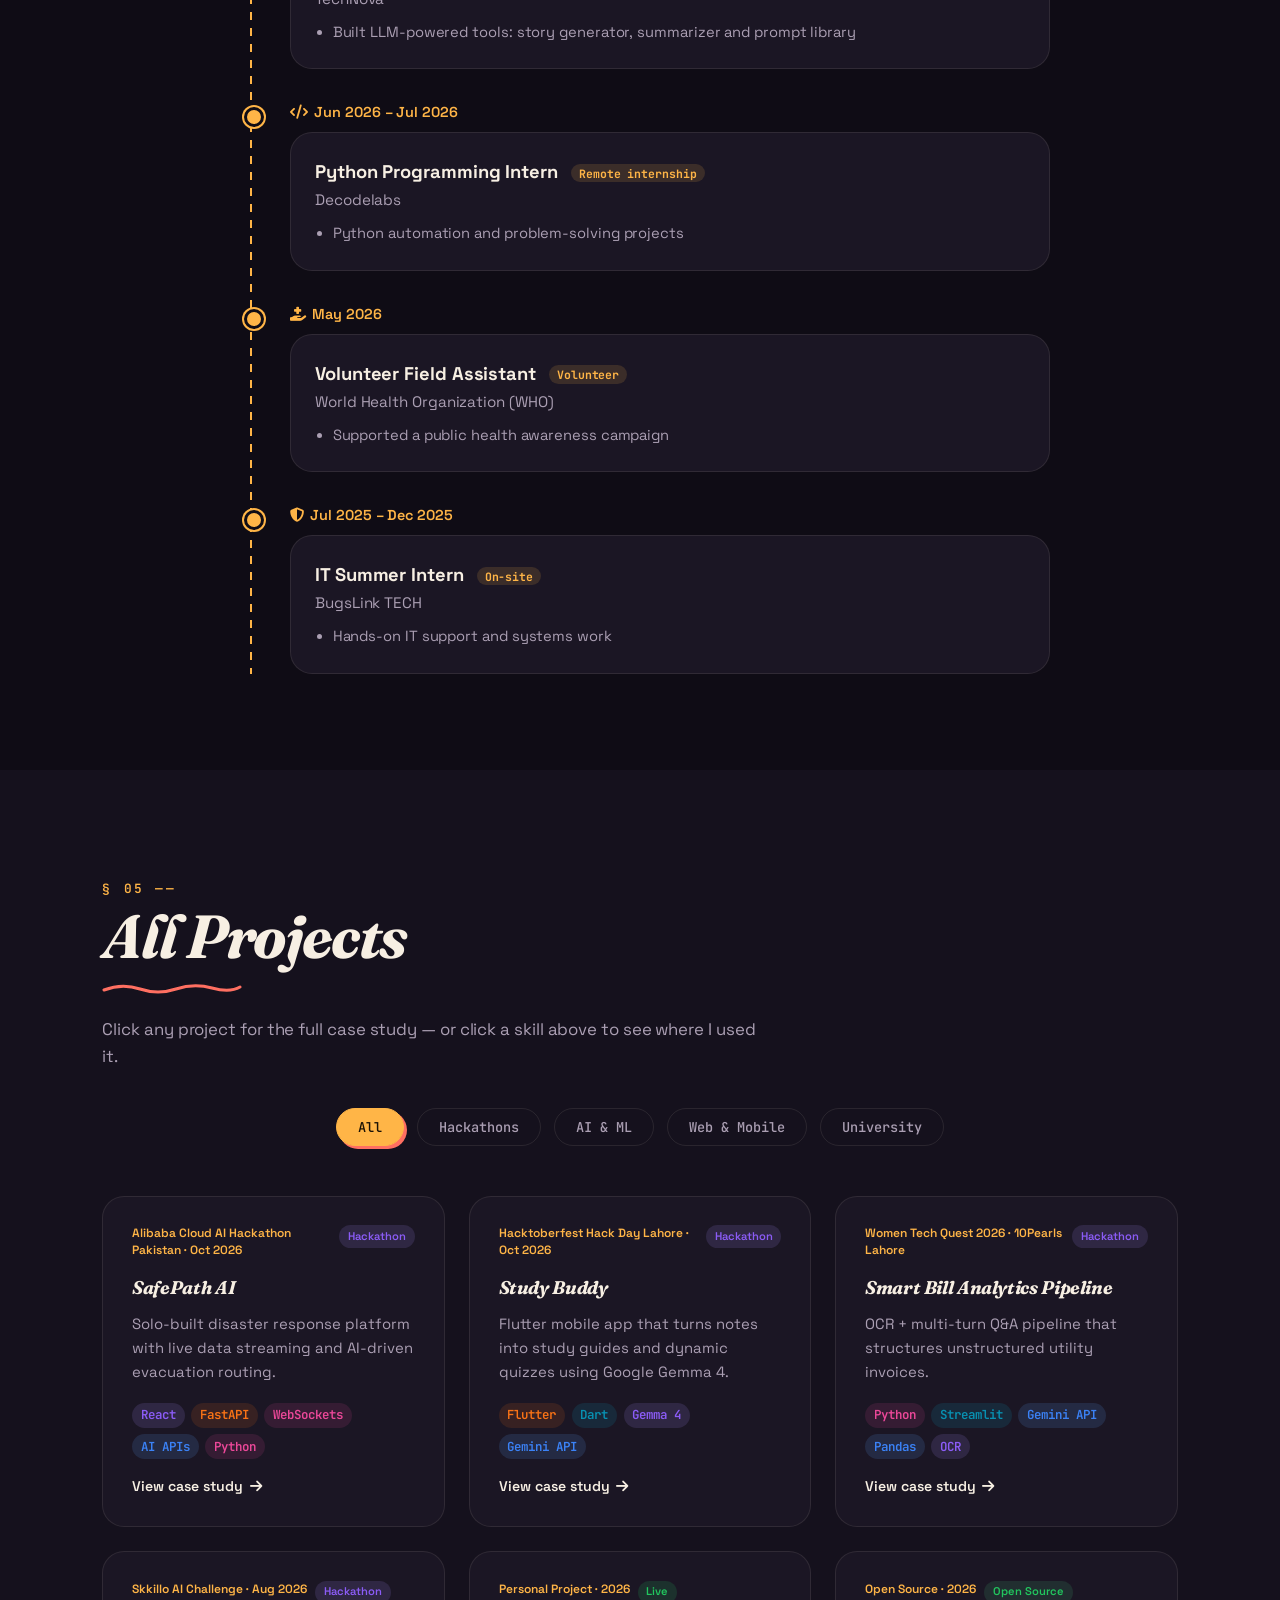
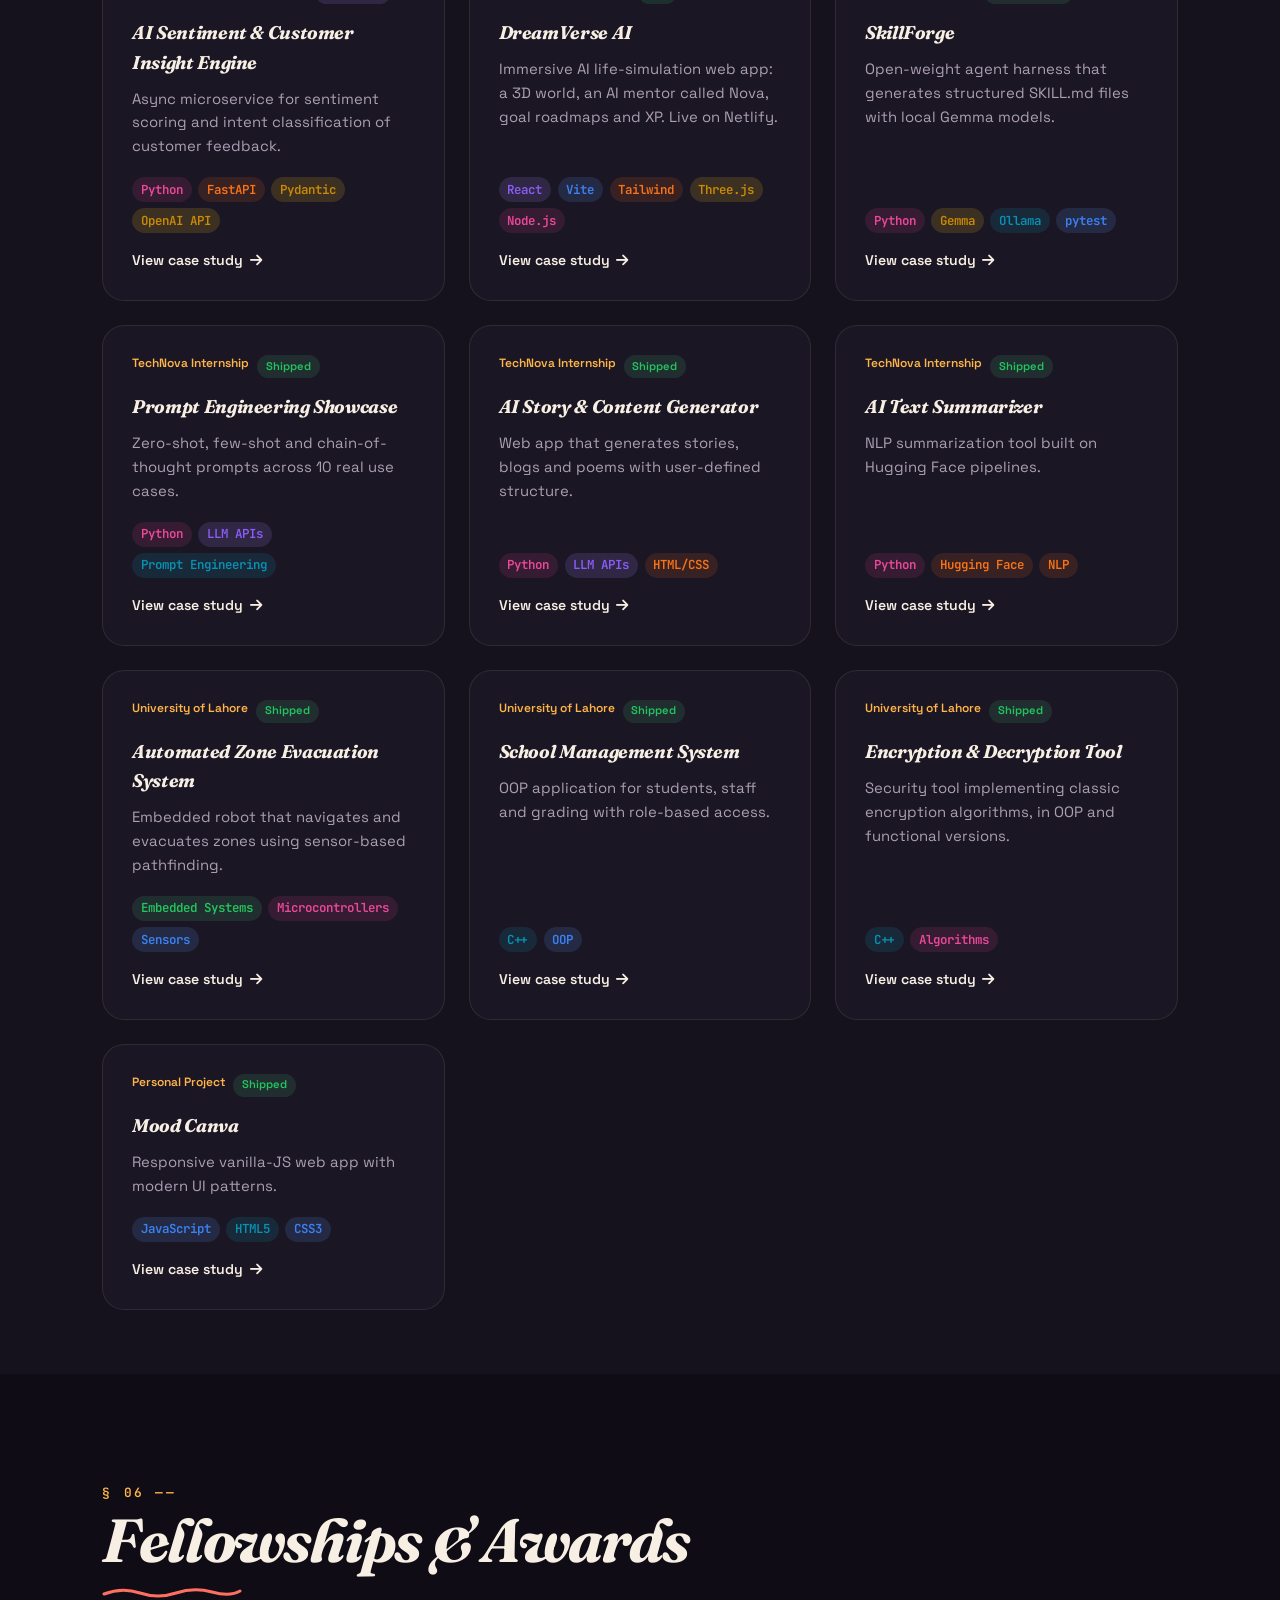
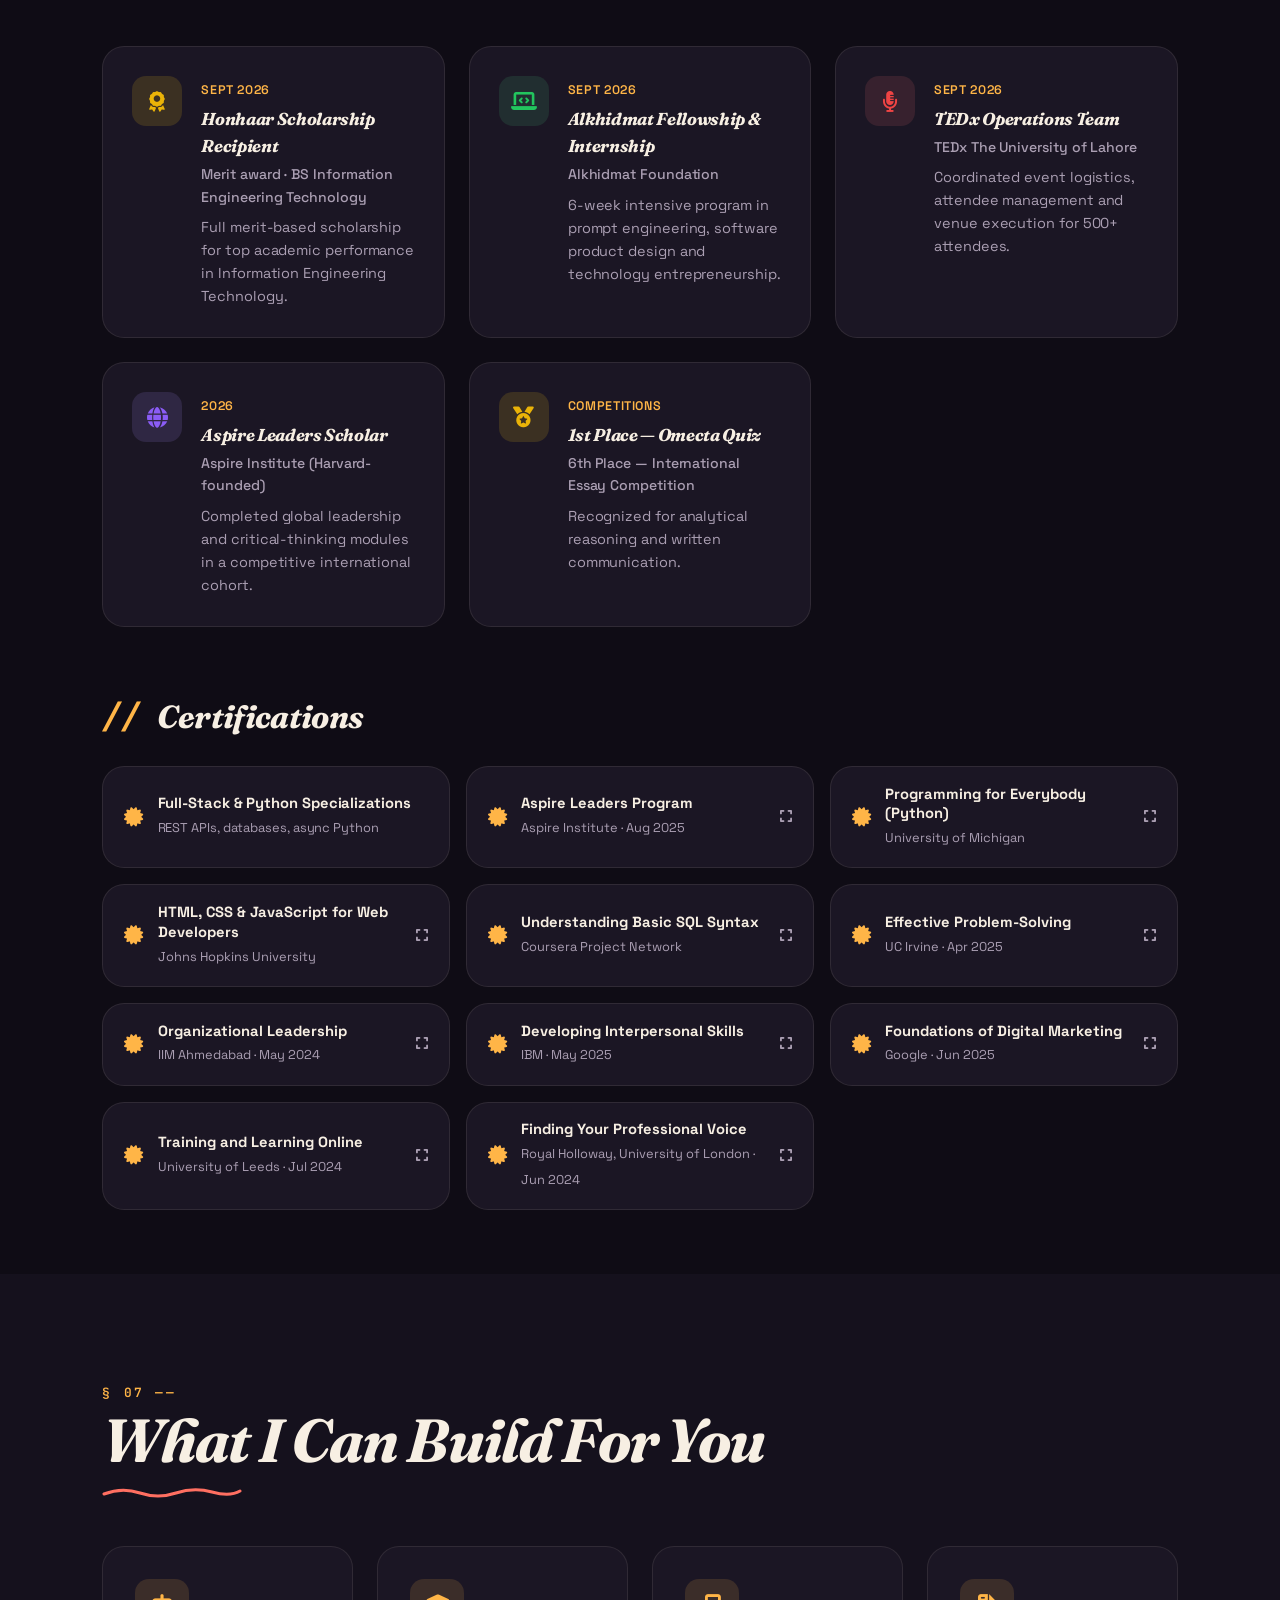
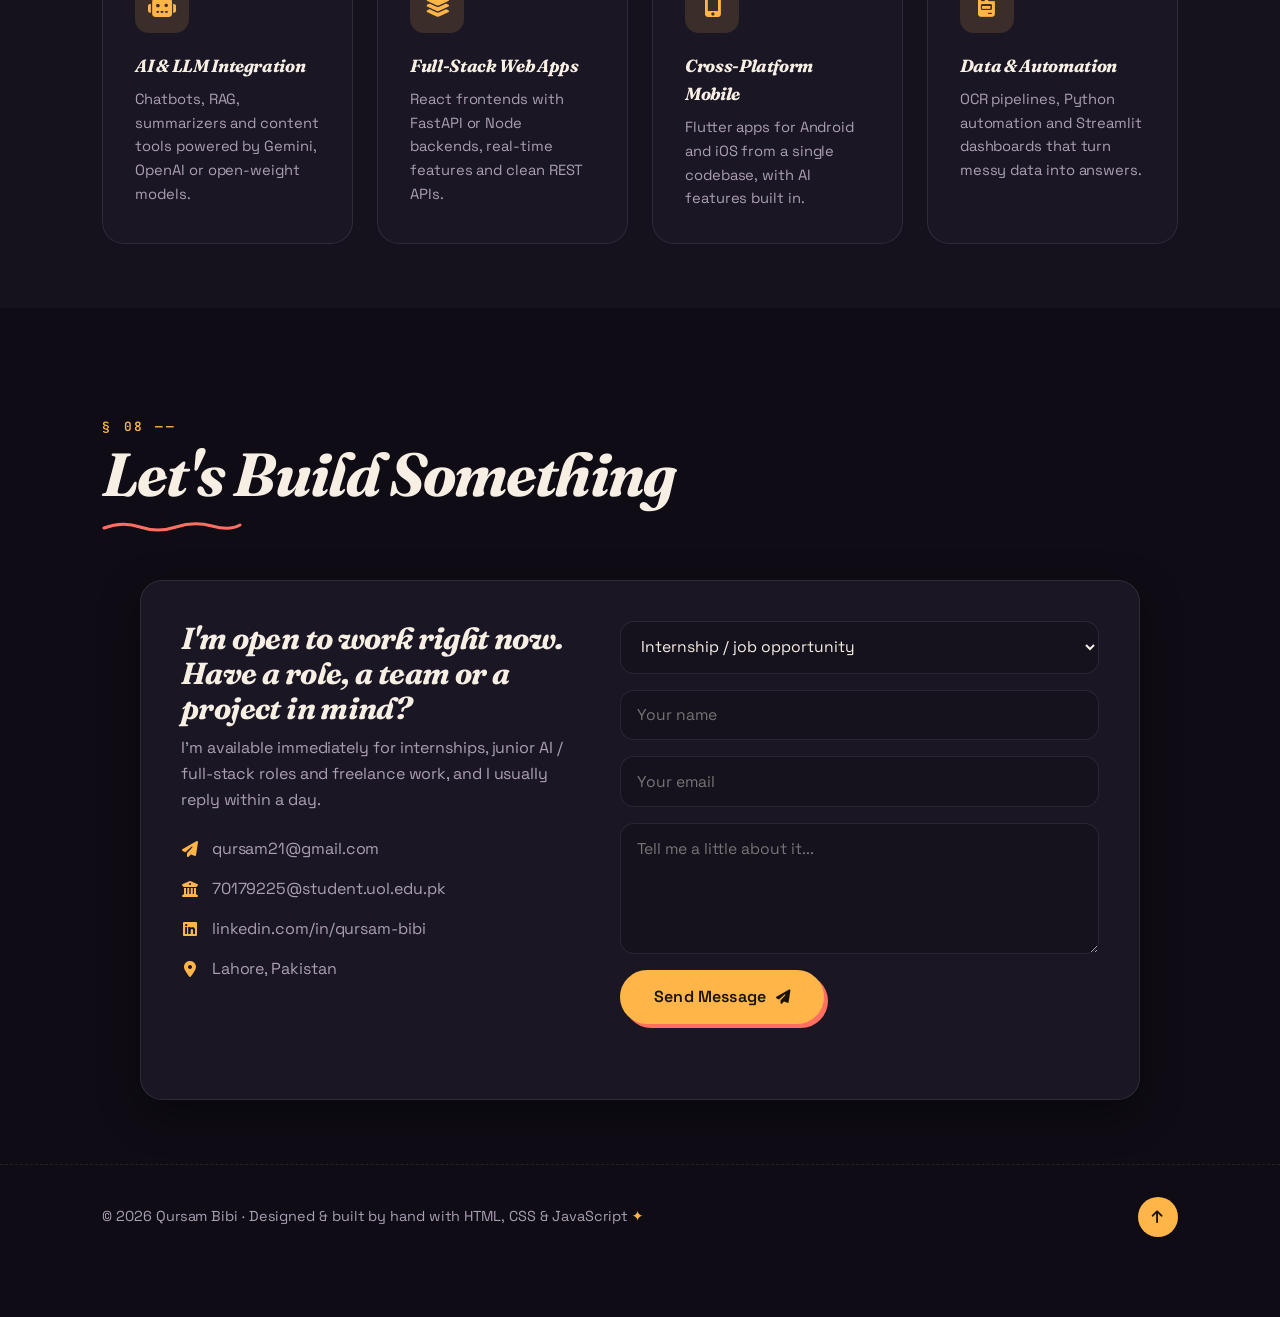
==== commit cd43d24d: "Give the portfolio a signature look and mark it open to work New signature.css theme (ink and marigo" ====
--- a/index.html
+++ b/index.html
@@ -3,8 +3,8 @@
 <head>
     <meta charset="UTF-8">
     <meta name="viewport" content="width=device-width, initial-scale=1.0, viewport-fit=cover">
-    <meta name="theme-color" content="#0d121c" media="(prefers-color-scheme: dark)">
-    <meta name="theme-color" content="#f6f8fb" media="(prefers-color-scheme: light)">
+    <meta name="theme-color" content="#0f0c15" media="(prefers-color-scheme: dark)">
+    <meta name="theme-color" content="#f6f0e5" media="(prefers-color-scheme: light)">
     <meta name="color-scheme" content="dark light">
     <meta name="format-detection" content="telephone=no">
     <meta name="mobile-web-app-capable" content="yes">
@@ -18,11 +18,12 @@
     <meta property="og:title" content="Qursam Bibi | AI & Full-Stack Engineer">
     <meta property="og:description" content="Generative AI, full-stack and embedded systems projects, hackathon wins and fellowships.">
     <meta property="og:image" content="image_0.png">
-    <link rel="icon" href="data:image/svg+xml,<svg xmlns='http://www.w3.org/2000/svg' viewBox='0 0 100 100'><rect width='100' height='100' rx='20' fill='%2306b6d4'/><text x='50' y='68' font-size='50' font-family='Arial' font-weight='bold' text-anchor='middle' fill='%230d121c'>QB</text></svg>">
+    <link rel="icon" href="data:image/svg+xml,<svg xmlns='http://www.w3.org/2000/svg' viewBox='0 0 100 100'><rect width='100' height='100' rx='20' fill='%23ffb547'/><text x='50' y='68' font-size='50' font-family='Arial' font-weight='bold' text-anchor='middle' fill='%230f0c15'>QB</text></svg>">
     <link rel="preconnect" href="https://fonts.googleapis.com">
-    <link href="https://fonts.googleapis.com/css2?family=Poppins:wght@300;400;500;600;700&family=JetBrains+Mono:wght@400;600&display=swap" rel="stylesheet">
+    <link href="https://fonts.googleapis.com/css2?family=Fraunces:ital,opsz,wght@0,9..144,600;1,9..144,600;1,9..144,700;1,9..144,800&family=Space+Grotesk:wght@400;500;600;700&family=Poppins:wght@400;600&family=JetBrains+Mono:wght@400;600;700&display=swap" rel="stylesheet">
     <link rel="stylesheet" href="https://cdnjs.cloudflare.com/ajax/libs/font-awesome/6.4.0/css/all.min.css">
     <link rel="stylesheet" href="style.css">
+    <link rel="stylesheet" href="signature.css">
     <script>
         // Apply saved theme before paint to avoid a flash
         try { const t = localStorage.getItem('theme'); if (t) document.documentElement.setAttribute('data-theme', t); } catch (e) {}
@@ -79,8 +80,8 @@
         <div class="blob blob-2" aria-hidden="true"></div>
 
         <div class="hero-content">
-            <span class="availability reveal-top"><span class="pulse-dot"></span> Available for internships, hackathons &amp; freelance</span>
-            <p class="hero-hi reveal-top delay-1">Hi there, I'm 👋</p>
+            <span class="availability reveal-top"><span class="pulse-dot"></span> Open to work · available now for internships, junior roles &amp; freelance</span>
+            <p class="hero-hi reveal-top delay-1">Hi there, I'm</p>
             <h1 class="hero-name reveal-top delay-1" id="heroName" aria-label="Qursam Bibi">Qursam Bibi</h1>
             <h2 class="typing-line reveal-top delay-2"><span class="tl-prefix">&gt;</span> <span id="typed"></span><span class="caret">_</span></h2>
             <p class="hero-pitch reveal-top delay-3">I turn ideas into <mark>AI-powered products</mark> — FastAPI microservices, React &amp; Flutter apps and LLM integrations — and I ship them fast, from hackathon weekends to live deployments.</p>
@@ -107,6 +108,11 @@
                 <div class="orbit" id="orbit"></div>
                 <div class="float-card fc-1"><span>🏆</span><div><b>4 Hackathons</b><small>in 2026 alone</small></div></div>
                 <div class="float-card fc-2"><span>🎓</span><div><b>CGPA 3.89</b><small>Honhaar Scholar</small></div></div>
+                <div class="stamp" title="Open to work">
+                    <svg viewBox="0 0 120 120"><defs><path id="stampPath" d="M60,60 m-46,0 a46,46 0 1,1 92,0 a46,46 0 1,1 -92,0"/></defs>
+                        <text><textPath href="#stampPath">open to work ✦ ai builder ✦ full-stack ✦ </textPath></text></svg>
+                    <span class="stamp-core">✦</span>
+                </div>
                 <div class="float-card fc-3"><span class="live-dot"></span><div><b>DreamVerse AI</b><small>live on Netlify</small></div></div>
             </div>
         </div>
@@ -256,8 +262,8 @@
         <h2 class="section-title reveal-left">Let's Build Something</h2>
         <div class="contact-wrap reveal-bottom delay-1">
             <div class="contact-info">
-                <h3>Have a role, a hackathon team or a project in mind?</h3>
-                <p>I usually reply within a day.</p>
+                <h3>I'm open to work right now. Have a role, a team or a project in mind?</h3>
+                <p>I'm available immediately for internships, junior AI / full-stack roles and freelance work, and I usually reply within a day.</p>
                 <a href="mailto:qursam21@gmail.com" class="contact-line"><i class="fas fa-paper-plane"></i> qursam21@gmail.com</a>
                 <a href="mailto:70179225@student.uol.edu.pk" class="contact-line"><i class="fas fa-university"></i> 70179225@student.uol.edu.pk</a>
                 <a href="https://www.linkedin.com/in/qursam-bibi-b3309b320/" target="_blank" rel="noopener" class="contact-line"><i class="fab fa-linkedin"></i> linkedin.com/in/qursam-bibi</a>
@@ -281,7 +287,7 @@
     </section>
 
     <footer>
-        <p>&copy; <span id="year">2026</span> Qursam Bibi · Built with HTML, CSS &amp; JavaScript</p>
+        <p>&copy; <span id="year">2026</span> Qursam Bibi · Designed &amp; built by hand with HTML, CSS &amp; JavaScript</p>
         <a href="#home" class="back-top" aria-label="Back to top"><i class="fas fa-arrow-up"></i></a>
     </footer>
 
--- a/signature.css
+++ b/signature.css
@@ -0,0 +1,257 @@
+/* =========================================================
+   SIGNATURE THEME — "Midnight Ink & Marigold"
+   An editorial look layered on top of style.css:
+   serif italic display type, warm ink palette, paper grain,
+   sticker-style cards with offset shadows, arch portrait.
+   Remove the <link> to signature.css to go back to the old look.
+   ========================================================= */
+
+:root,
+:root[data-theme="dark"] {
+    --bg-color: #0f0c15;
+    --bg-alt: #15111d;
+    --card-bg: #1b1624;
+    --card-border: rgba(255, 236, 214, 0.09);
+    --accent-color: #ffb547;
+    --accent-soft: rgba(255, 181, 71, 0.14);
+    --accent-2: #ff6f61;
+    --accent-3: #c3b1ff;
+    --text-main: #f7efe3;
+    --text-muted: #ab9fb3;
+    --btn-hover: #ffc56e;
+    --on-accent: #1a1206;
+    --header-bg: rgba(15, 12, 21, 0.78);
+    --shadow: 0 14px 40px rgba(0, 0, 0, 0.35);
+    --grid-line: rgba(255, 181, 71, 0.05);
+    --grad: linear-gradient(110deg, #ffb547 0%, #ff6f61 48%, #c3b1ff 100%);
+    --ink: #0f0c15;
+    --sticker: 6px 6px 0 var(--accent-color);
+    --display: 'Fraunces', 'Georgia', serif;
+    --sans: 'Space Grotesk', 'Poppins', system-ui, sans-serif;
+}
+
+:root[data-theme="light"] {
+    --bg-color: #f6f0e5;
+    --bg-alt: #eee5d5;
+    --card-bg: #fffaf2;
+    --card-border: rgba(40, 24, 50, 0.14);
+    --accent-color: #c2410c;
+    --accent-soft: rgba(194, 65, 12, 0.12);
+    --accent-2: #be123c;
+    --accent-3: #6d28d9;
+    --text-main: #1c1426;
+    --text-muted: #5d5168;
+    --btn-hover: #9a3412;
+    --on-accent: #ffffff;
+    --header-bg: rgba(246, 240, 229, 0.82);
+    --shadow: 0 14px 40px rgba(60, 40, 20, 0.12);
+    --grid-line: rgba(194, 65, 12, 0.06);
+    --grad: linear-gradient(110deg, #c2410c 0%, #be123c 50%, #6d28d9 100%);
+    --ink: #1c1426;
+    --sticker: 6px 6px 0 var(--ink);
+}
+
+/* ---------- Base type & texture ---------- */
+body { font-family: var(--sans); letter-spacing: -0.005em; }
+::selection { background: var(--accent-color); color: var(--on-accent); }
+
+body::before {
+    content: ''; position: fixed; inset: 0; z-index: 9999; pointer-events: none; opacity: 0.07;
+    background-image: url("data:image/svg+xml,%3Csvg xmlns='http://www.w3.org/2000/svg' width='160' height='160'%3E%3Cfilter id='n'%3E%3CfeTurbulence type='fractalNoise' baseFrequency='0.85' numOctaves='3' stitchTiles='stitch'/%3E%3CfeColorMatrix values='0 0 0 0 1 0 0 0 0 1 0 0 0 0 1 0 0 0 0.6 0'/%3E%3C/filter%3E%3Crect width='100%25' height='100%25' filter='url(%23n)'/%3E%3C/svg%3E");
+    mix-blend-mode: overlay;
+}
+:root[data-theme="light"] body::before { opacity: 0.12; mix-blend-mode: multiply; }
+
+.scroll-progress { background: var(--grad); height: 4px; }
+
+/* ---------- Header ---------- */
+.logo { font-family: var(--display); font-style: italic; font-weight: 800; letter-spacing: -0.02em; }
+.nav-links li a { font-weight: 500; }
+.nav-links li a::after { height: 3px; border-radius: 3px; background: var(--grad); }
+.hire-btn {
+    background: var(--accent-color) !important; color: var(--on-accent) !important;
+    border: 2px solid var(--ink); box-shadow: 3px 3px 0 var(--ink);
+}
+:root[data-theme="dark"] .hire-btn { border-color: var(--accent-color); box-shadow: 3px 3px 0 var(--accent-2); }
+.hire-btn:hover { transform: translate(-2px, -2px) !important; box-shadow: 5px 5px 0 var(--accent-2) !important; }
+
+/* ---------- Section headings: editorial, left-aligned ---------- */
+section { padding-left: 8%; padding-right: 8%; }
+.section-title {
+    font-family: var(--display); font-style: italic; font-weight: 700;
+    font-size: clamp(2.3rem, 5vw, 3.8rem); letter-spacing: -0.03em; line-height: 1.02;
+    text-align: left; margin-bottom: 3rem;
+}
+.section-title::before {
+    display: block; margin-bottom: 0.7rem;
+    font-family: 'JetBrains Mono', monospace; font-style: normal; font-weight: 600;
+    font-size: 0.8rem; letter-spacing: 0.2em; color: var(--accent-color);
+    content: "§ " counter(sec, decimal-leading-zero) "  ——";
+}
+.section-title::after {
+    margin: 14px 0 0; width: 140px; height: 12px; border-radius: 0; background: none;
+    background-image: url("data:image/svg+xml,%3Csvg xmlns='http://www.w3.org/2000/svg' viewBox='0 0 140 12'%3E%3Cpath d='M2 8 Q 20 1 38 7 T 74 7 T 110 6 T 138 5' fill='none' stroke='%23ff6f61' stroke-width='3' stroke-linecap='round'/%3E%3C/svg%3E");
+    background-repeat: no-repeat;
+}
+.section-sub { text-align: left; margin: -1.6rem 0 2.4rem; max-width: 60ch; font-size: 1.05rem; }
+.sub-title { font-family: var(--display); font-style: italic; font-size: 2rem; letter-spacing: -0.02em; }
+
+/* ---------- Buttons: pills with a hard offset shadow ---------- */
+.btn { border-radius: 999px; font-weight: 600; letter-spacing: 0.01em; }
+.btn-primary {
+    background: var(--accent-color); color: var(--on-accent);
+    border: 2px solid var(--ink); box-shadow: 4px 4px 0 var(--accent-2);
+}
+:root[data-theme="dark"] .btn-primary { border-color: var(--accent-color); }
+.btn-primary:hover { background: var(--btn-hover); box-shadow: 7px 7px 0 var(--accent-2); }
+.btn-outline { border-radius: 999px; border-color: var(--text-main); color: var(--text-main); }
+.btn-outline:hover { background: var(--text-main); color: var(--bg-color); box-shadow: 4px 4px 0 var(--accent-color); }
+.btn-ghost { border-radius: 999px; }
+.btn-glow { animation: none; }
+
+/* ---------- Hero ---------- */
+.hero-bg-anim {
+    background:
+        radial-gradient(60% 50% at 85% 20%, rgba(255, 111, 97, 0.22), transparent 70%),
+        radial-gradient(50% 45% at 10% 85%, rgba(195, 177, 255, 0.18), transparent 70%),
+        radial-gradient(40% 40% at 55% 55%, rgba(255, 181, 71, 0.10), transparent 70%) !important;
+}
+:root[data-theme="light"] .hero-bg-anim {
+    background:
+        radial-gradient(60% 50% at 85% 20%, rgba(255, 111, 97, 0.18), transparent 70%),
+        radial-gradient(50% 45% at 10% 85%, rgba(109, 40, 217, 0.10), transparent 70%) !important;
+}
+.blob-1 { background: #ff6f61 !important; }
+.blob-2 { background: #c3b1ff !important; }
+
+.availability {
+    border-radius: 999px; background: var(--accent-soft);
+    border: 1px dashed var(--accent-color); color: var(--text-main); font-weight: 500;
+}
+.pulse-dot { background: var(--accent-color); box-shadow: 0 0 0 0 rgba(255, 181, 71, 0.6); }
+
+.hero-hi { font-family: 'JetBrains Mono', monospace; font-size: 0.95rem; letter-spacing: 0.08em; text-transform: uppercase; color: var(--accent-color); }
+.hero-name {
+    font-family: var(--display); font-style: italic; font-weight: 800;
+    letter-spacing: -0.045em; line-height: 0.95; padding: 0.06em 0.08em 0.12em 0;
+    font-size: clamp(3.2rem, 8vw, 6.4rem) !important;
+}
+.hero-name .glyph { font-family: 'JetBrains Mono', monospace; font-style: normal; color: var(--accent-2); -webkit-text-fill-color: var(--accent-2); }
+.typing-line { font-family: 'JetBrains Mono', monospace; }
+.tl-prefix, .caret { color: var(--accent-2) !important; }
+.hero-pitch mark { background: linear-gradient(transparent 58%, var(--accent-soft) 58%); color: var(--text-main); }
+:root[data-theme="dark"] .hero-pitch mark { background: linear-gradient(transparent 58%, rgba(255, 111, 97, 0.35) 58%); }
+
+.hs { border-radius: 18px; border: 1px solid var(--card-border); transition: transform 0.2s ease, box-shadow 0.2s ease; }
+.hs:hover { transform: translate(-3px, -3px); box-shadow: 4px 4px 0 var(--accent-color); }
+.hs b { font-family: var(--display); font-style: italic; font-weight: 800; font-size: 1.9rem; }
+
+/* Arch-shaped portrait instead of a circle */
+.photo-wrap { border-radius: 999px 999px 32px 32px !important; padding: 5px !important; background: var(--grad) !important; animation: none !important; }
+.hero-photo { border-radius: 999px 999px 28px 28px !important; }
+.ring-outer { border-style: dashed !important; border-color: color-mix(in srgb, var(--accent-color) 45%, transparent) !important; }
+.ring-inner { border-color: color-mix(in srgb, var(--accent-3) 35%, transparent) !important; }
+
+.float-card { border-radius: 16px; border: 1.5px solid var(--card-border); box-shadow: 4px 4px 0 color-mix(in srgb, var(--accent-color) 70%, transparent); }
+
+/* Rotating "open to work" stamp */
+.stamp {
+    position: absolute; z-index: 6; width: 128px; height: 128px; right: 6%; bottom: 2%;
+    border-radius: 50%; background: var(--accent-color); color: var(--on-accent);
+    display: grid; place-items: center; box-shadow: 4px 4px 0 var(--accent-2);
+    border: 2px solid var(--ink);
+}
+.stamp svg { position: absolute; inset: 6px; width: calc(100% - 12px); height: calc(100% - 12px); animation: stamp-spin 16s linear infinite; }
+.stamp text { font-family: 'JetBrains Mono', monospace; font-size: 10.6px; font-weight: 700; letter-spacing: 2.2px; fill: currentColor; text-transform: uppercase; }
+.stamp-core { font-size: 1.7rem; line-height: 1; }
+@keyframes stamp-spin { to { transform: rotate(360deg); } }
+
+/* ---------- Ticker: a tilted marigold tape ---------- */
+.ticker-wrap { padding: 2.4rem 0; overflow: hidden; }
+.ticker {
+    background: var(--accent-color) !important; color: var(--on-accent) !important;
+    transform: rotate(-2deg); width: 110%; margin-left: -5%;
+    border-top: 2px solid var(--ink); border-bottom: 2px solid var(--ink);
+    box-shadow: 0 8px 0 var(--accent-2);
+}
+.tick { font-family: var(--sans); font-weight: 700; text-transform: uppercase; letter-spacing: 0.04em; }
+.tick-sep { color: var(--on-accent) !important; opacity: 0.7; }
+
+/* ---------- Cards: sticker style ---------- */
+.bento-card, .project-card, .skill-category, .achieve-card, .service-card,
+.cert-item, .timeln-content, .cgpa-card, .stat, .contact-wrap, .about-container, .edu-box {
+    border-radius: 22px !important;
+    border: 1.5px solid var(--card-border) !important;
+}
+.bento-card, .project-card, .achieve-card, .service-card, .skill-category, .cert-item, .timeln-content, .stat {
+    transition: transform 0.25s ease, box-shadow 0.25s ease, border-color 0.25s ease !important;
+}
+.bento-card:hover, .project-card:hover, .achieve-card:hover, .service-card:hover,
+.skill-category:hover, .cert-item:hover, .timeln-content:hover, .stat:hover {
+    border-color: var(--accent-color) !important;
+    box-shadow: var(--sticker) !important;
+}
+.skill-category:hover, .cert-item:hover, .timeln-content:hover, .stat:hover { transform: translate(-4px, -4px); }
+.bento-card h3, .project-card h3, .service-card h3, .achieve-card h3 {
+    font-family: var(--display); font-style: italic; font-weight: 700; letter-spacing: -0.02em;
+}
+.bento-card h3 { font-size: 1.8rem !important; }
+.bento-art { background-image: var(--grad) !important; }
+.bento-art::before { opacity: 0.35; }
+
+.tech-tag, .skill-pills span, .chip {
+    border-radius: 999px !important; font-family: 'JetBrains Mono', monospace; font-size: 0.78rem !important;
+}
+.skill-pills span:hover { background: var(--accent-color) !important; color: var(--on-accent) !important; }
+.skill-head h3 { font-family: var(--display); font-style: italic; font-weight: 700; font-size: 1.35rem; }
+
+.filter-btn { border-radius: 999px !important; font-family: 'JetBrains Mono', monospace; font-size: 0.85rem; }
+.filter-btn.active { background: var(--accent-color) !important; color: var(--on-accent) !important; box-shadow: 3px 3px 0 var(--accent-2); border-color: var(--accent-color) !important; }
+
+/* Timeline */
+.timeline::before { background: repeating-linear-gradient(to bottom, var(--accent-color) 0 8px, transparent 8px 16px) !important; width: 2px !important; }
+.timeline-item::after { background: var(--accent-color) !important; border: 3px solid var(--bg-color) !important; box-shadow: 0 0 0 2px var(--accent-color); }
+.type-badge { border-radius: 999px; font-family: 'JetBrains Mono', monospace; }
+
+/* About */
+.cgpa-val b, .stat-num { font-family: var(--display); font-style: italic; font-weight: 800; }
+.ring-fg { stroke: var(--accent-color) !important; }
+
+/* Contact */
+#contact-form input, #contact-form textarea, #contact-form select {
+    border-radius: 14px !important; border: 1.5px solid var(--card-border) !important;
+}
+#contact-form input:focus, #contact-form textarea:focus, #contact-form select:focus {
+    border-color: var(--accent-color) !important; box-shadow: 3px 3px 0 var(--accent-color) !important; outline: none;
+}
+.contact-info h3 { font-family: var(--display); font-style: italic; font-size: 1.9rem; line-height: 1.15; letter-spacing: -0.02em; }
+
+/* Footer signature */
+footer { border-top: 1.5px dashed var(--card-border); }
+footer p::after { content: '  ✦'; color: var(--accent-color); }
+
+/* Misc widgets */
+.term-fab, .xp-pill { border-radius: 999px !important; }
+.term-fab { background: var(--accent-color) !important; color: var(--on-accent) !important; box-shadow: 3px 3px 0 var(--accent-2) !important; }
+.cursor-glow { background: radial-gradient(circle, rgba(255, 181, 71, 0.10), transparent 60%) !important; }
+.modal-panel { border-radius: 26px !important; border: 1.5px solid var(--accent-color) !important; box-shadow: 8px 8px 0 var(--accent-2) !important; }
+
+/* ---------- Responsive ---------- */
+@media (max-width: 900px) {
+    section { padding-left: 5%; padding-right: 5%; }
+    .about-container { text-align: left; }
+    .stamp { width: 96px; height: 96px; right: 0; bottom: 0; }
+    .stamp text { font-size: 10.6px; }
+    .stamp-core { font-size: 1.3rem; }
+}
+@media (max-width: 480px) {
+    .section-title { font-size: 2.2rem; }
+    .hero-name { font-size: 3.1rem !important; }
+    .bento-card h3 { font-size: 1.5rem !important; }
+}
+@media (hover: none) {
+    .skill-category:hover, .cert-item:hover, .timeln-content:hover, .stat:hover, .hs:hover { transform: none; }
+}
+@media (prefers-reduced-motion: reduce) {
+    .stamp svg { animation: none; }
+}
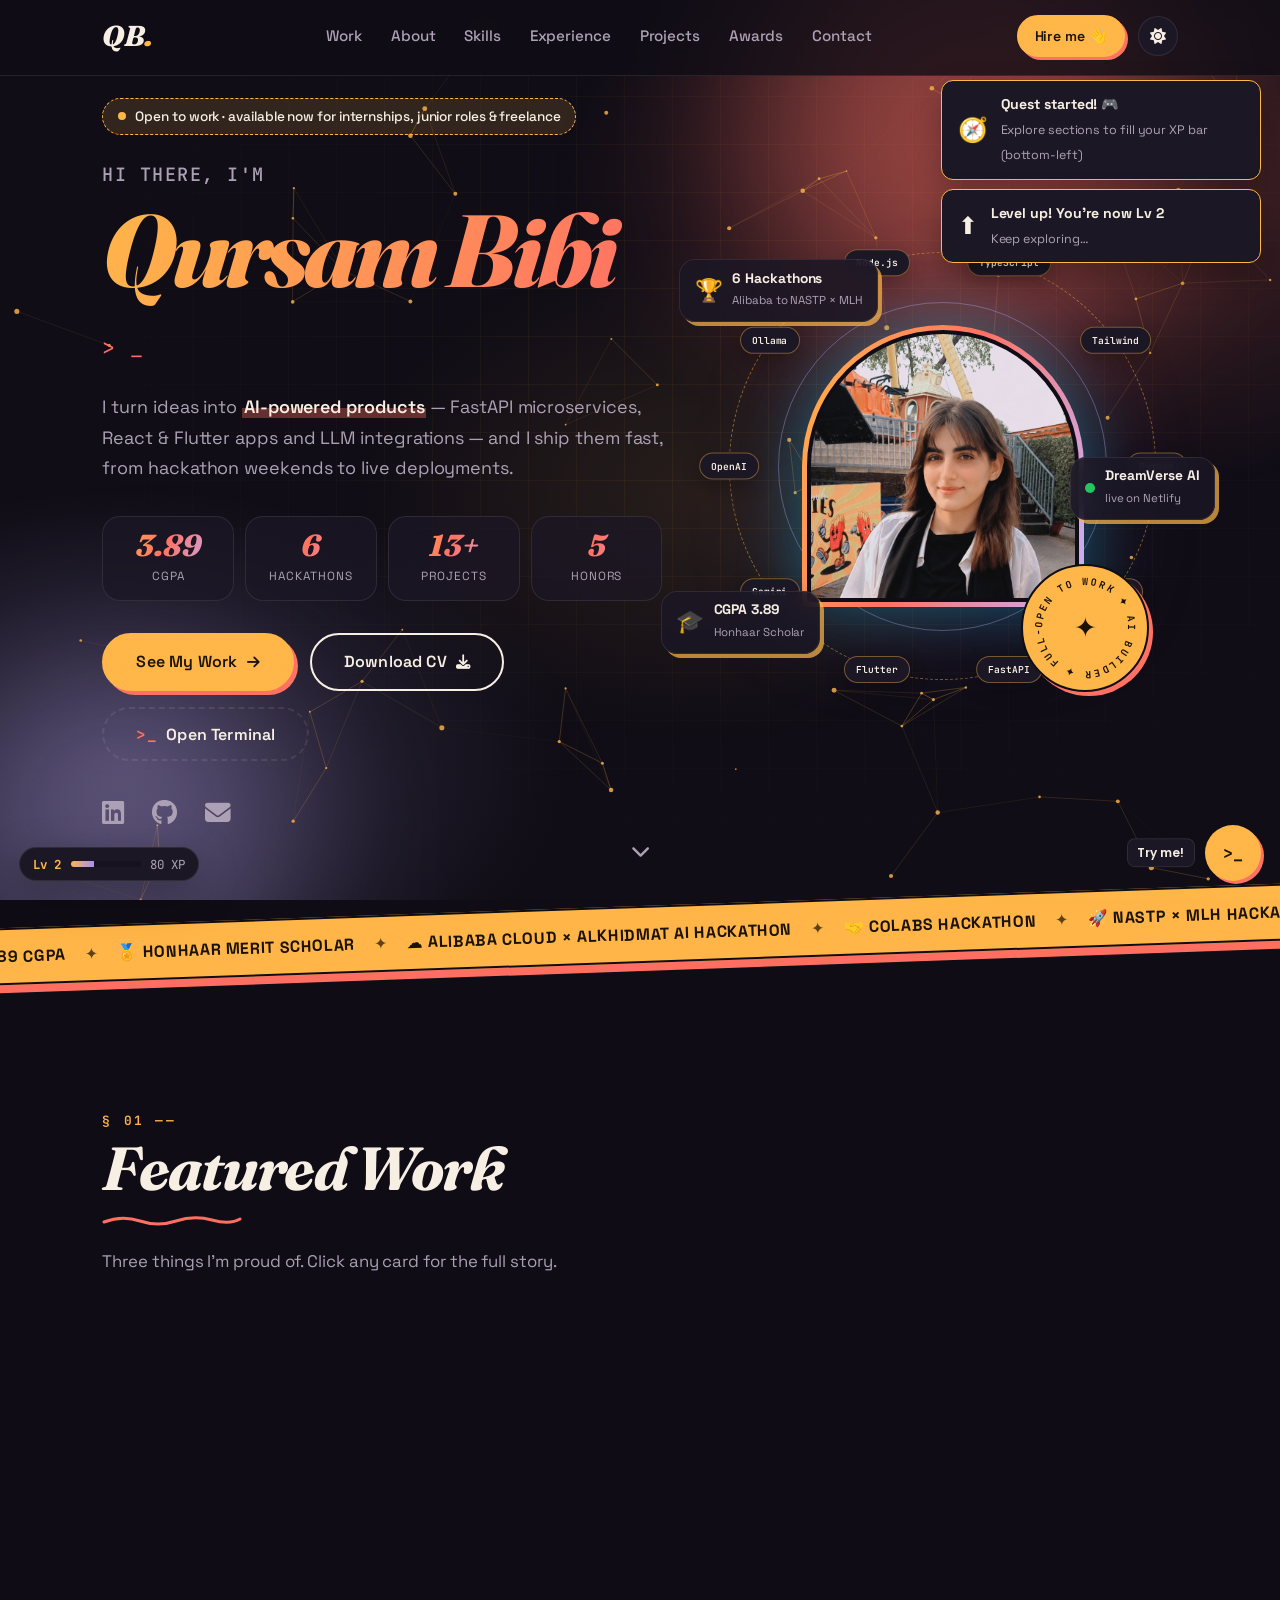
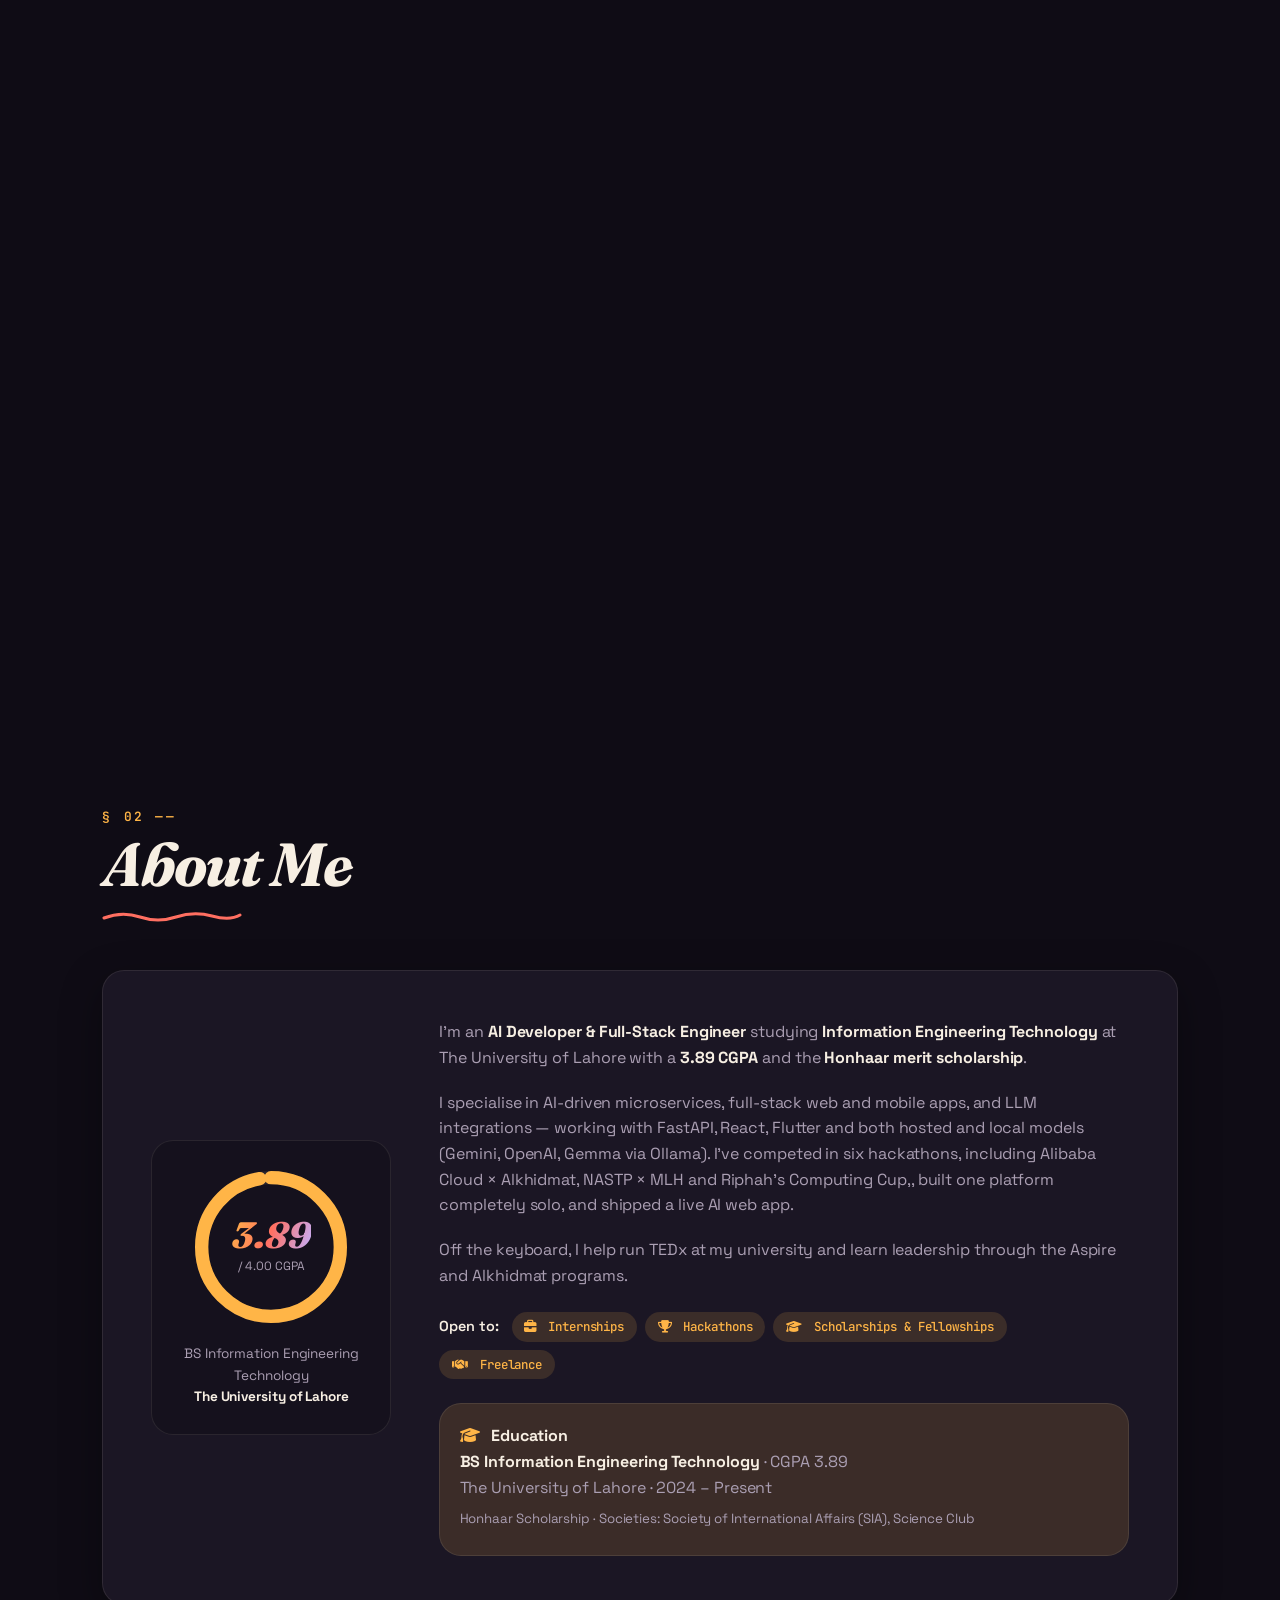
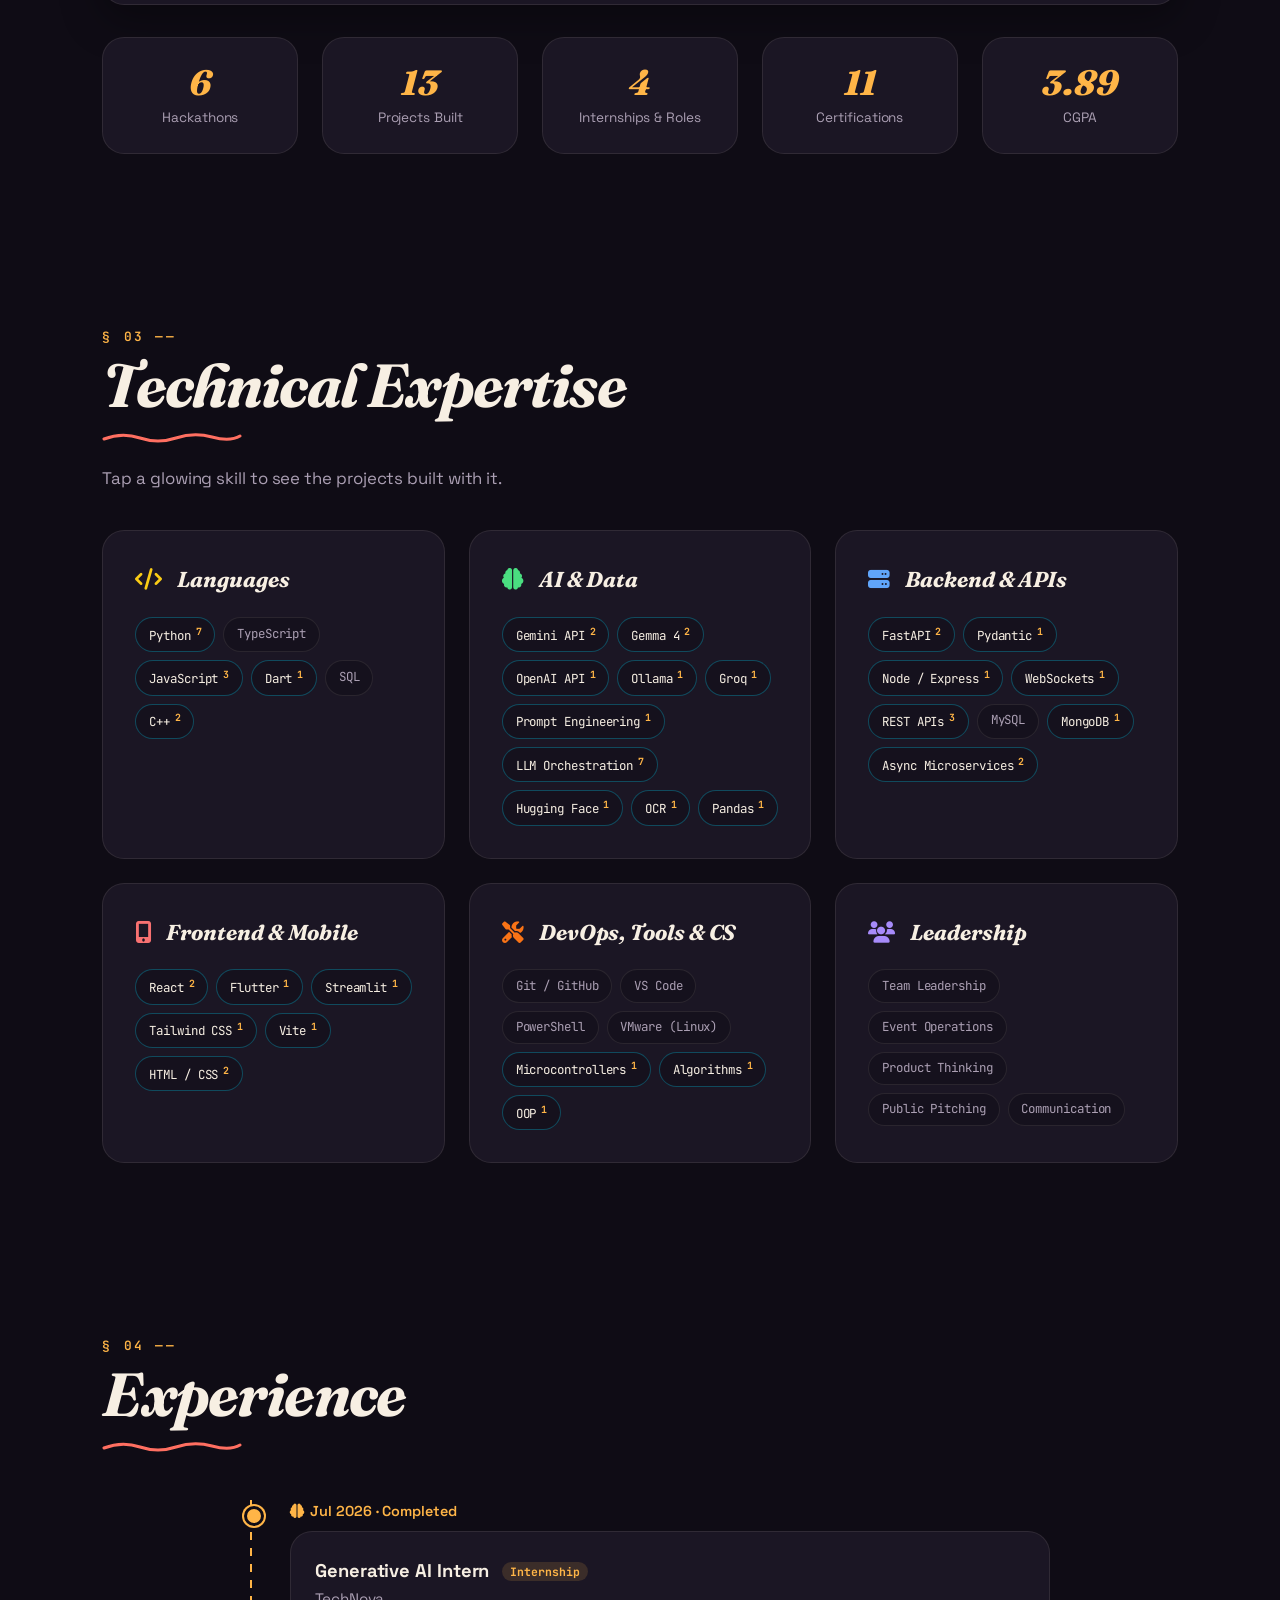
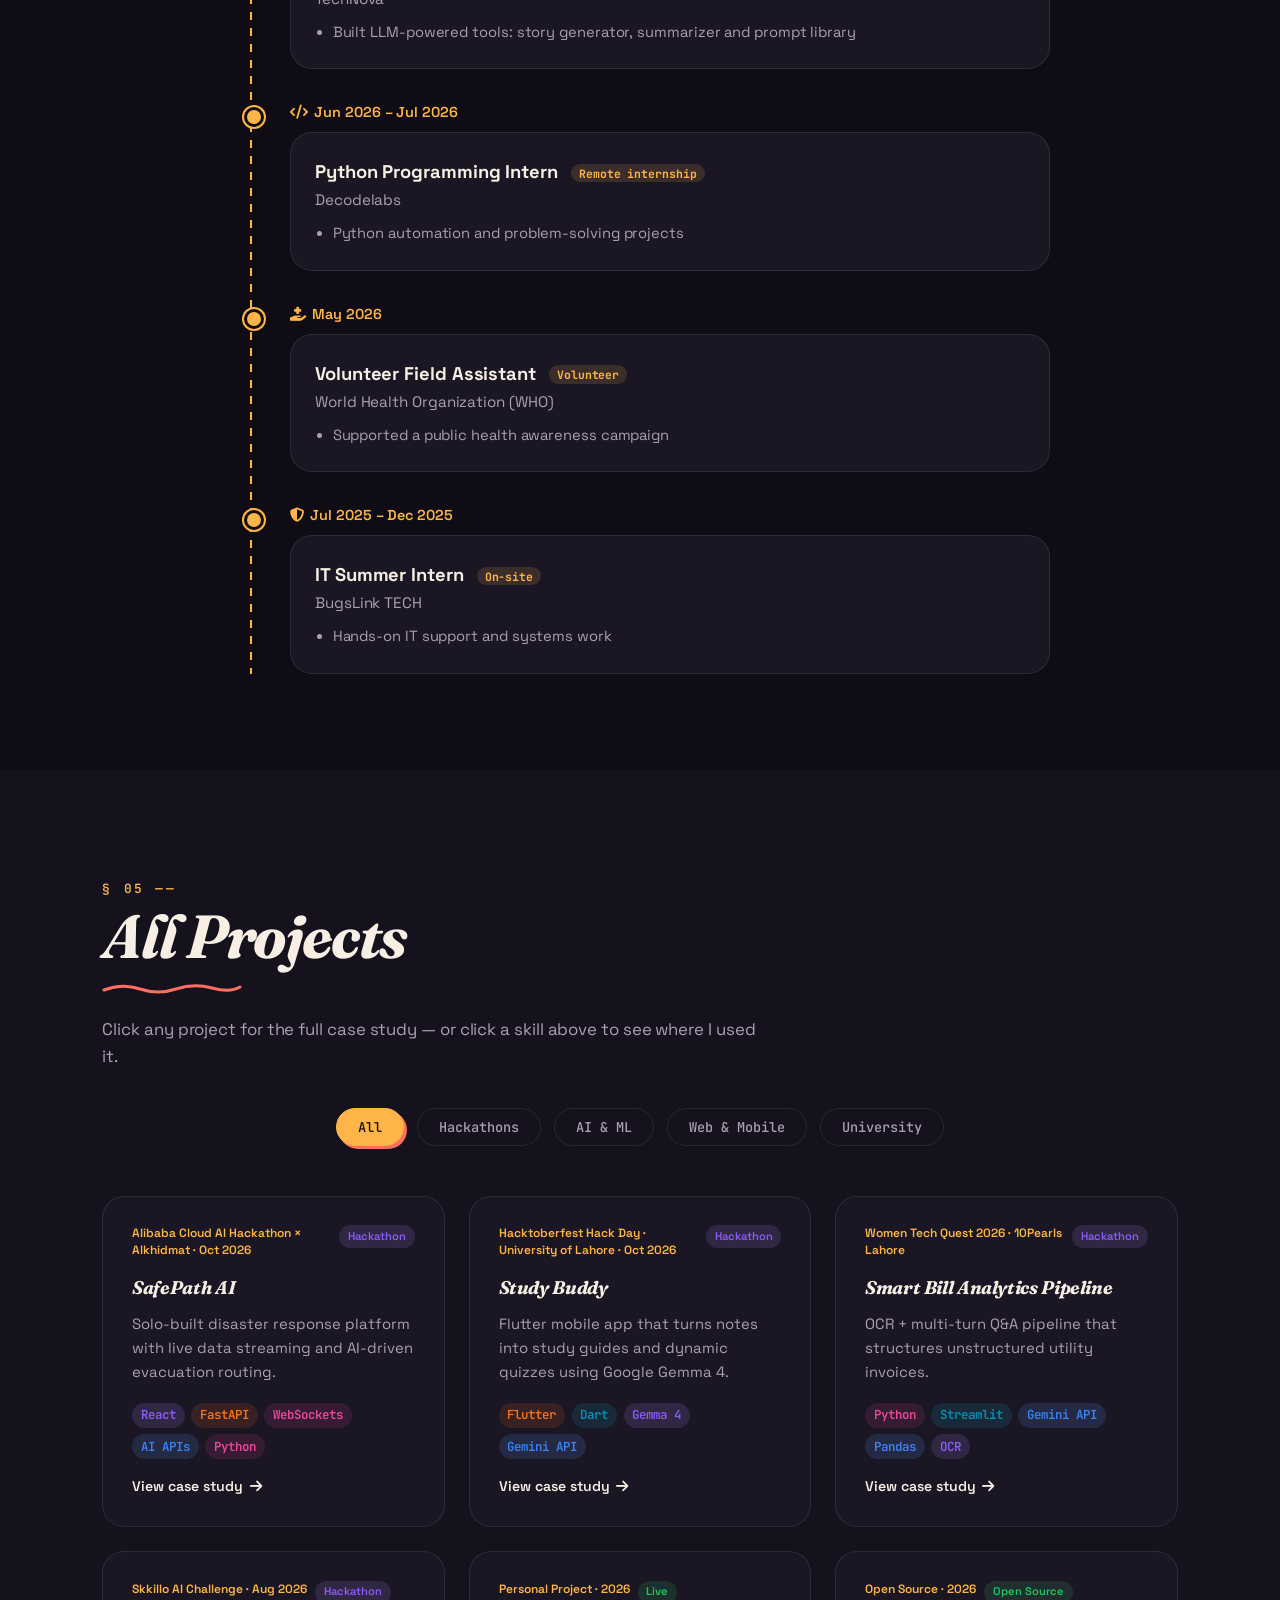
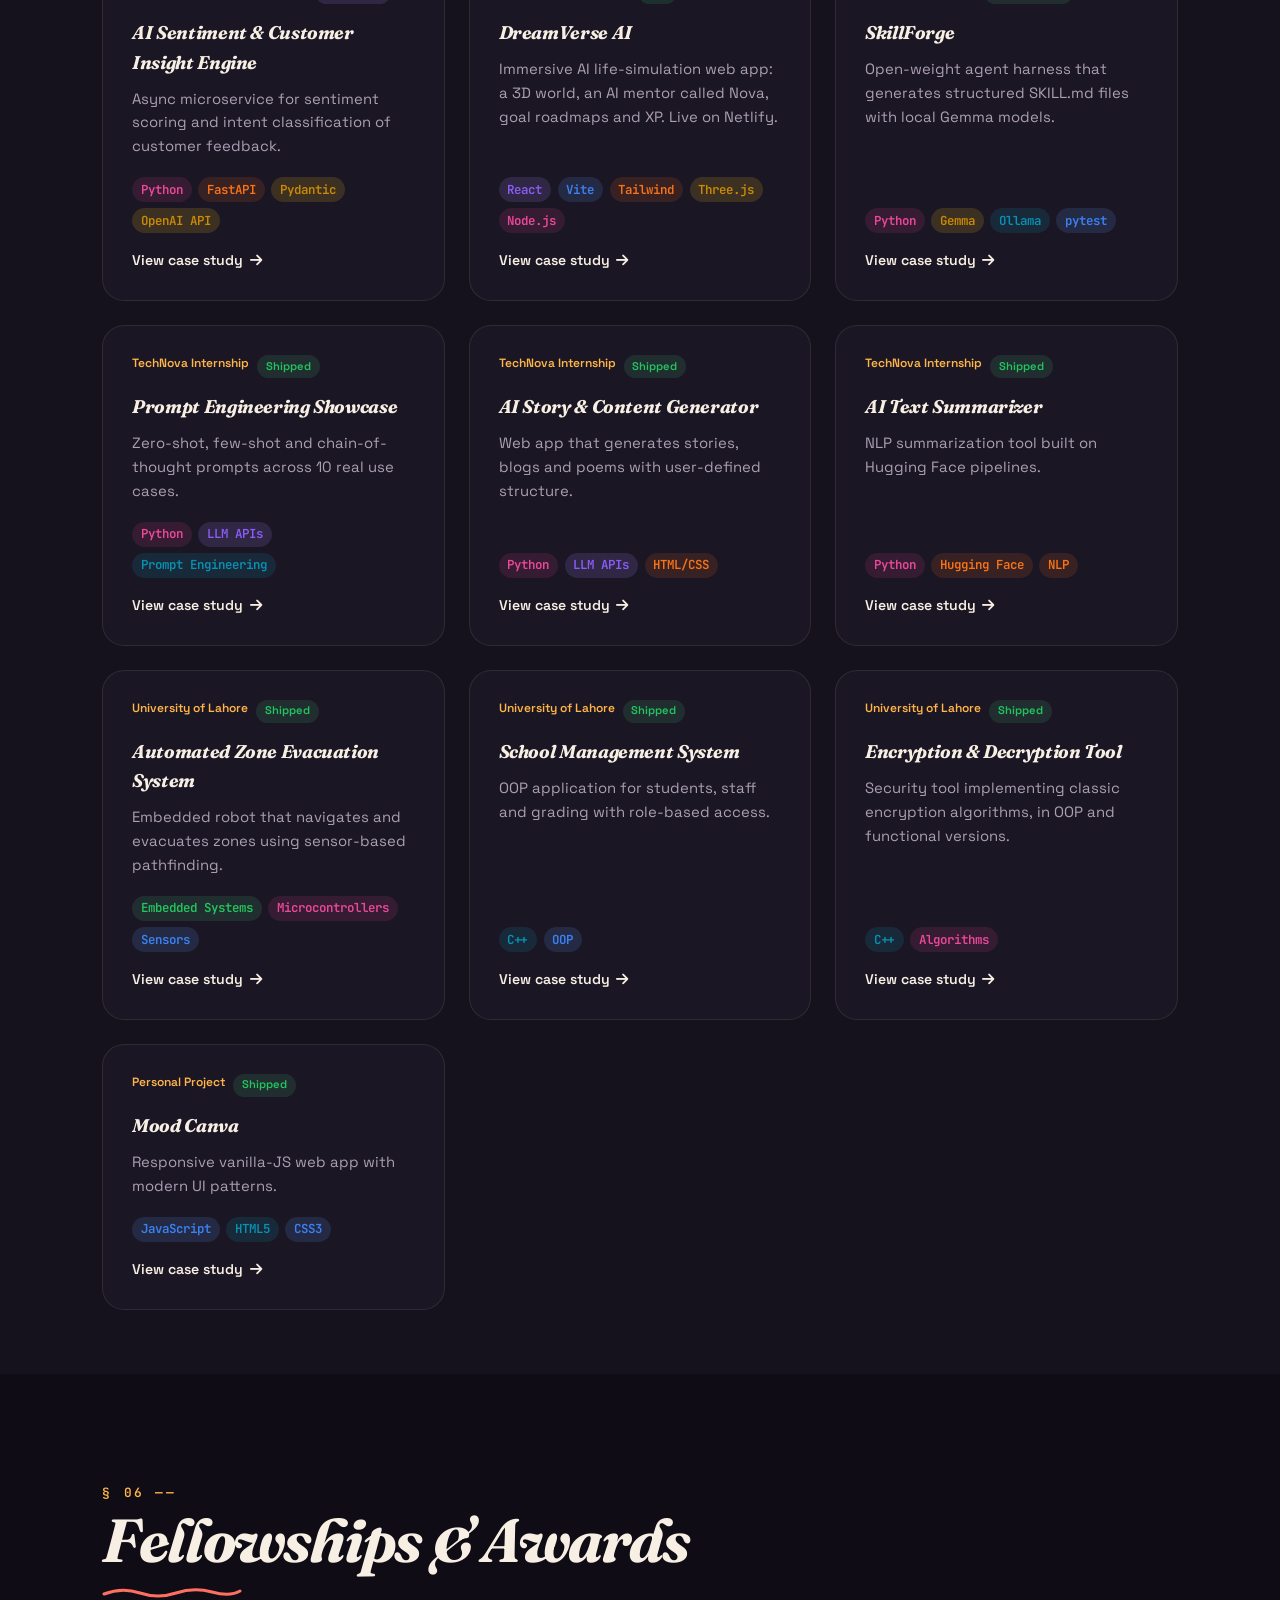
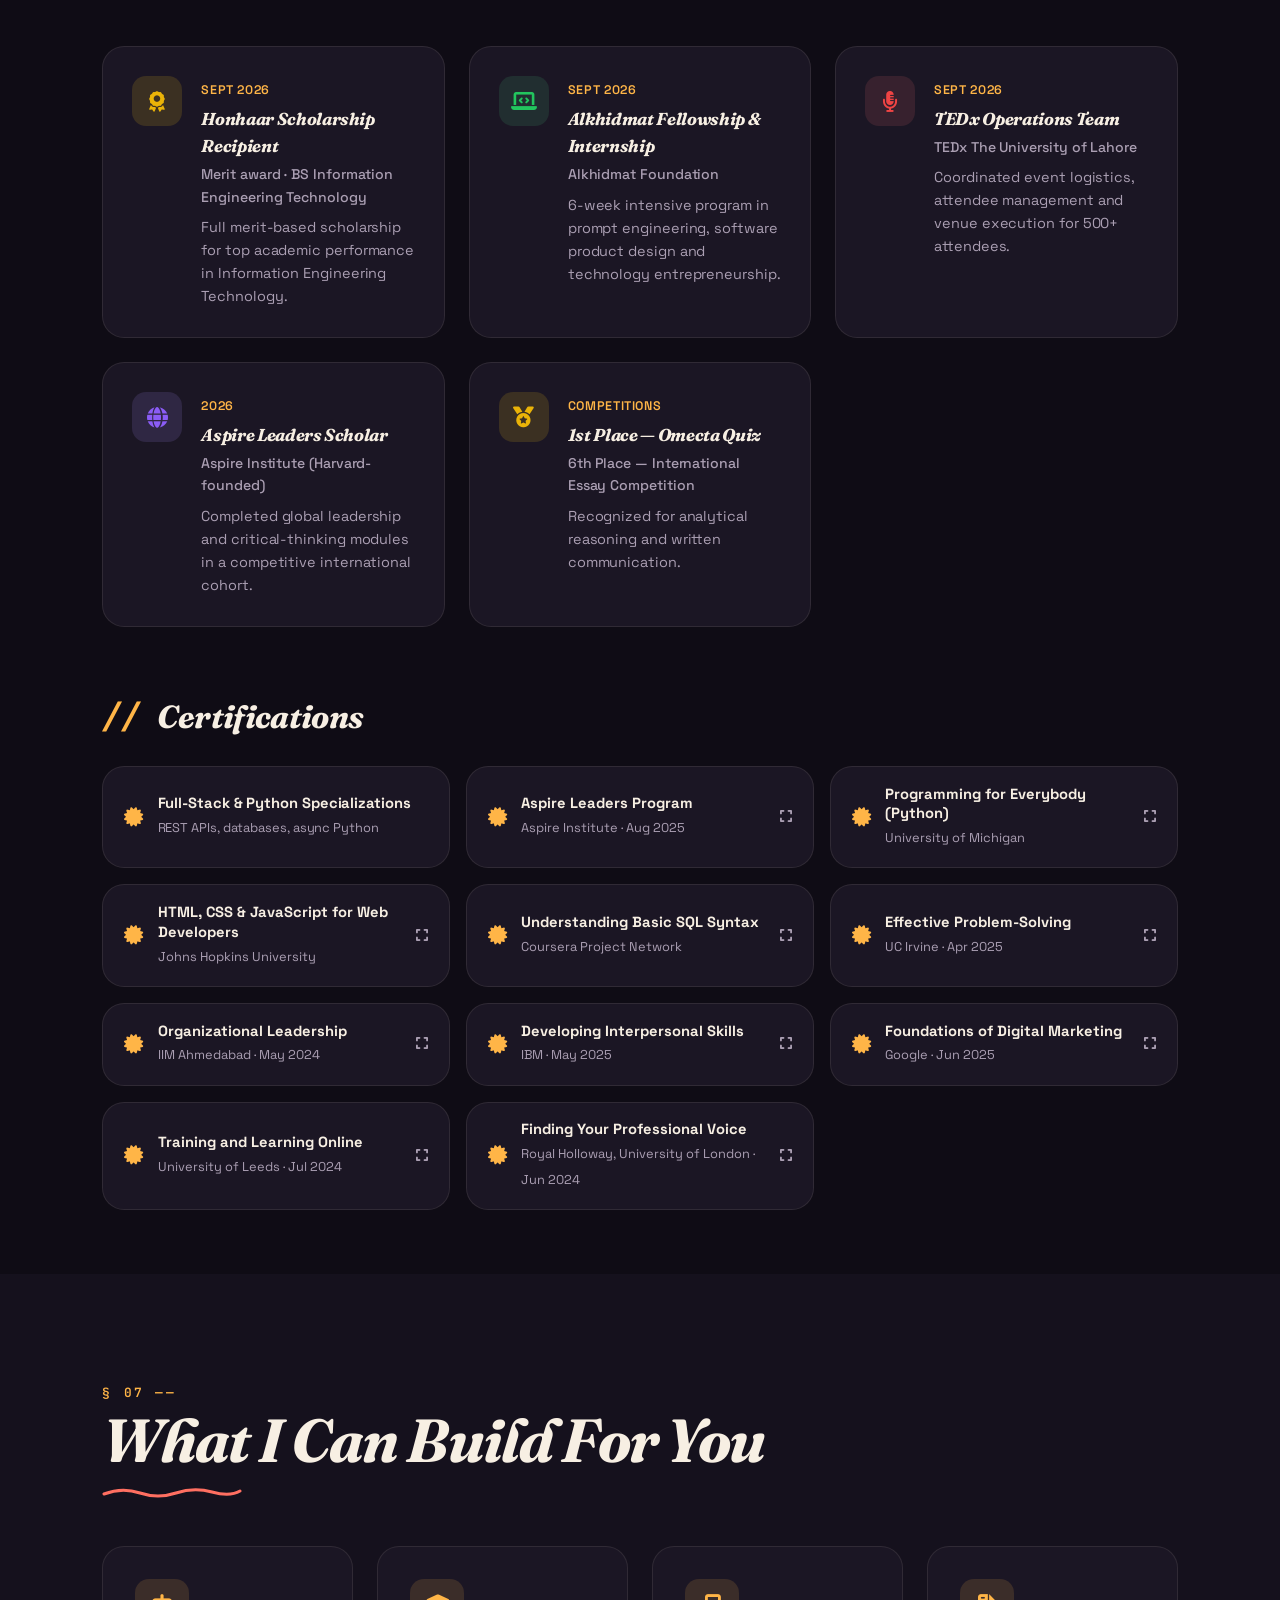
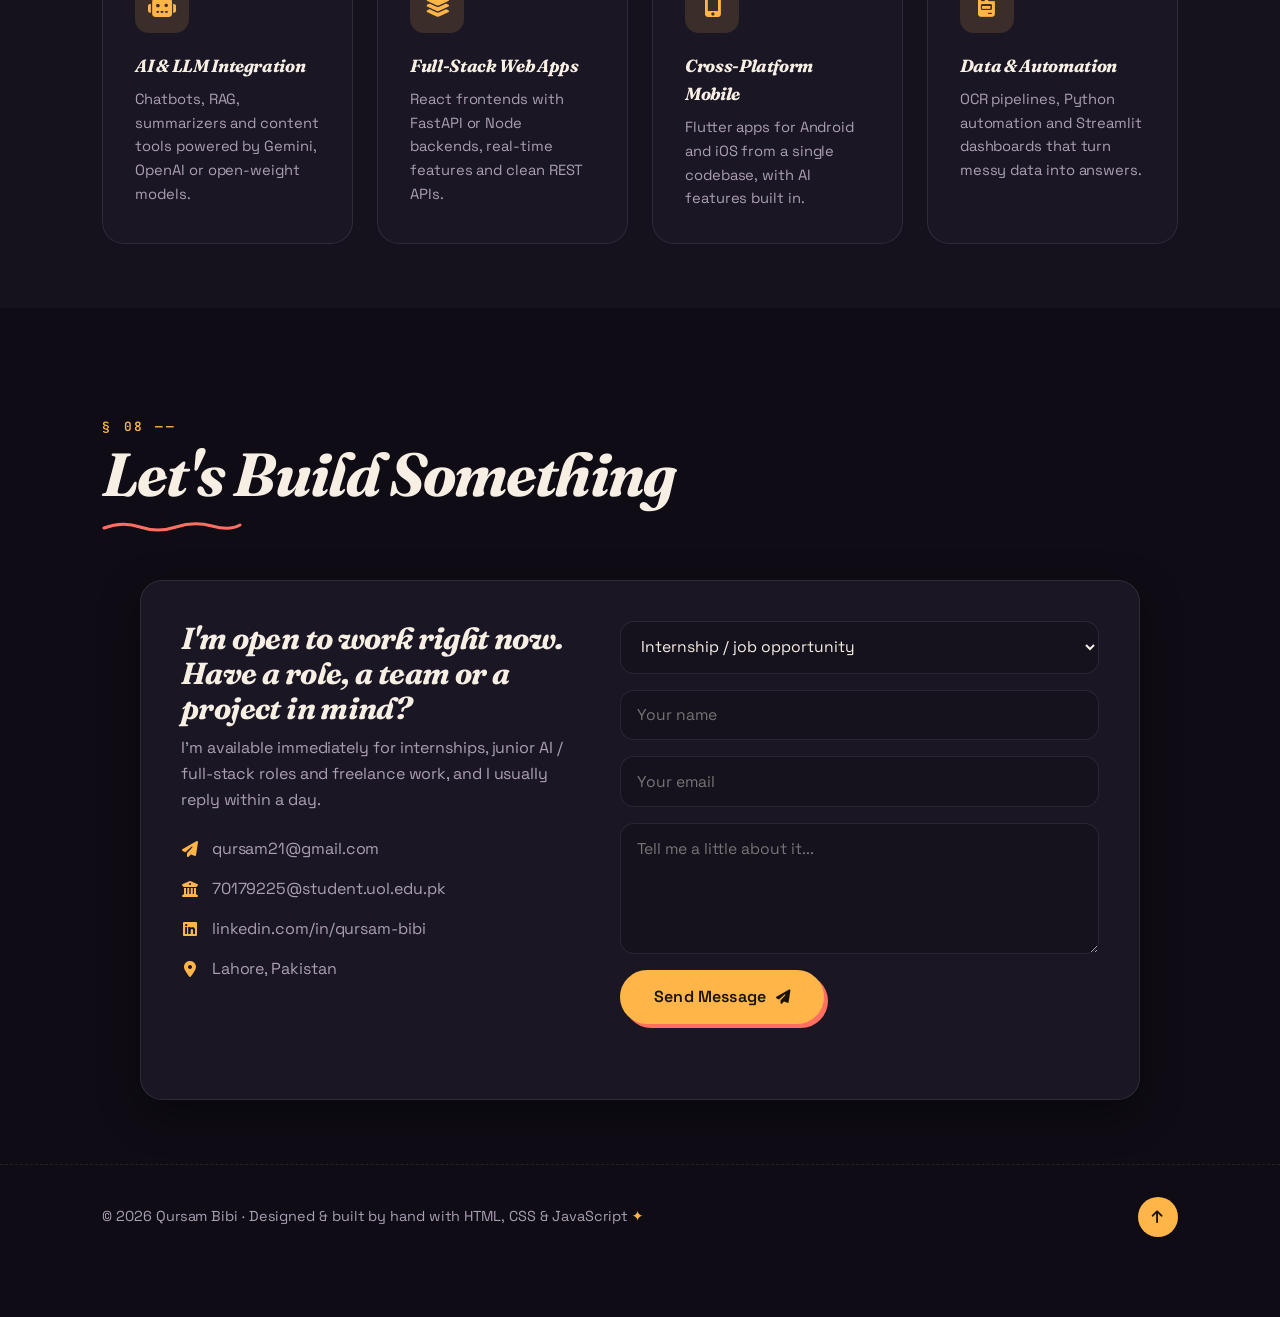
==== commit 90596ba1: "Custom animated profile: hackathon trail, unique project cards, 6 hackathons Hand-made animated SVGs" ====
--- a/index.html
+++ b/index.html
@@ -106,7 +106,7 @@
                 <div class="ring ring-inner"></div>
                 <div class="photo-wrap"><img src="image_0.png" alt="" class="hero-photo"></div>
                 <div class="orbit" id="orbit"></div>
-                <div class="float-card fc-1"><span>🏆</span><div><b>4 Hackathons</b><small>in 2026 alone</small></div></div>
+                <div class="float-card fc-1"><span>🏆</span><div><b>6 Hackathons</b><small>Alibaba to NASTP × MLH</small></div></div>
                 <div class="float-card fc-2"><span>🎓</span><div><b>CGPA 3.89</b><small>Honhaar Scholar</small></div></div>
                 <div class="stamp" title="Open to work">
                     <svg viewBox="0 0 120 120"><defs><path id="stampPath" d="M60,60 m-46,0 a46,46 0 1,1 92,0 a46,46 0 1,1 -92,0"/></defs>
@@ -170,7 +170,7 @@
             </div>
             <div class="about-text">
                 <p>I'm an <strong>AI Developer &amp; Full-Stack Engineer</strong> studying <strong>Information Engineering Technology</strong> at The University of Lahore with a <strong>3.89 CGPA</strong> and the <strong>Honhaar merit scholarship</strong>.</p>
-                <p>I specialise in AI-driven microservices, full-stack web and mobile apps, and LLM integrations — working with FastAPI, React, Flutter and both hosted and local models (Gemini, OpenAI, Gemma via Ollama). I've competed in four hackathons in 2026, built one platform completely solo, and shipped a live AI web app.</p>
+                <p>I specialise in AI-driven microservices, full-stack web and mobile apps, and LLM integrations — working with FastAPI, React, Flutter and both hosted and local models (Gemini, OpenAI, Gemma via Ollama). I've competed in six hackathons, including Alibaba Cloud × Alkhidmat, NASTP × MLH and Riphah's Computing Cup,, built one platform completely solo, and shipped a live AI web app.</p>
                 <p>Off the keyboard, I help run TEDx at my university and learn leadership through the Aspire and Alkhidmat programs.</p>
                 <div class="open-to">
                     <span class="open-label">Open to:</span>
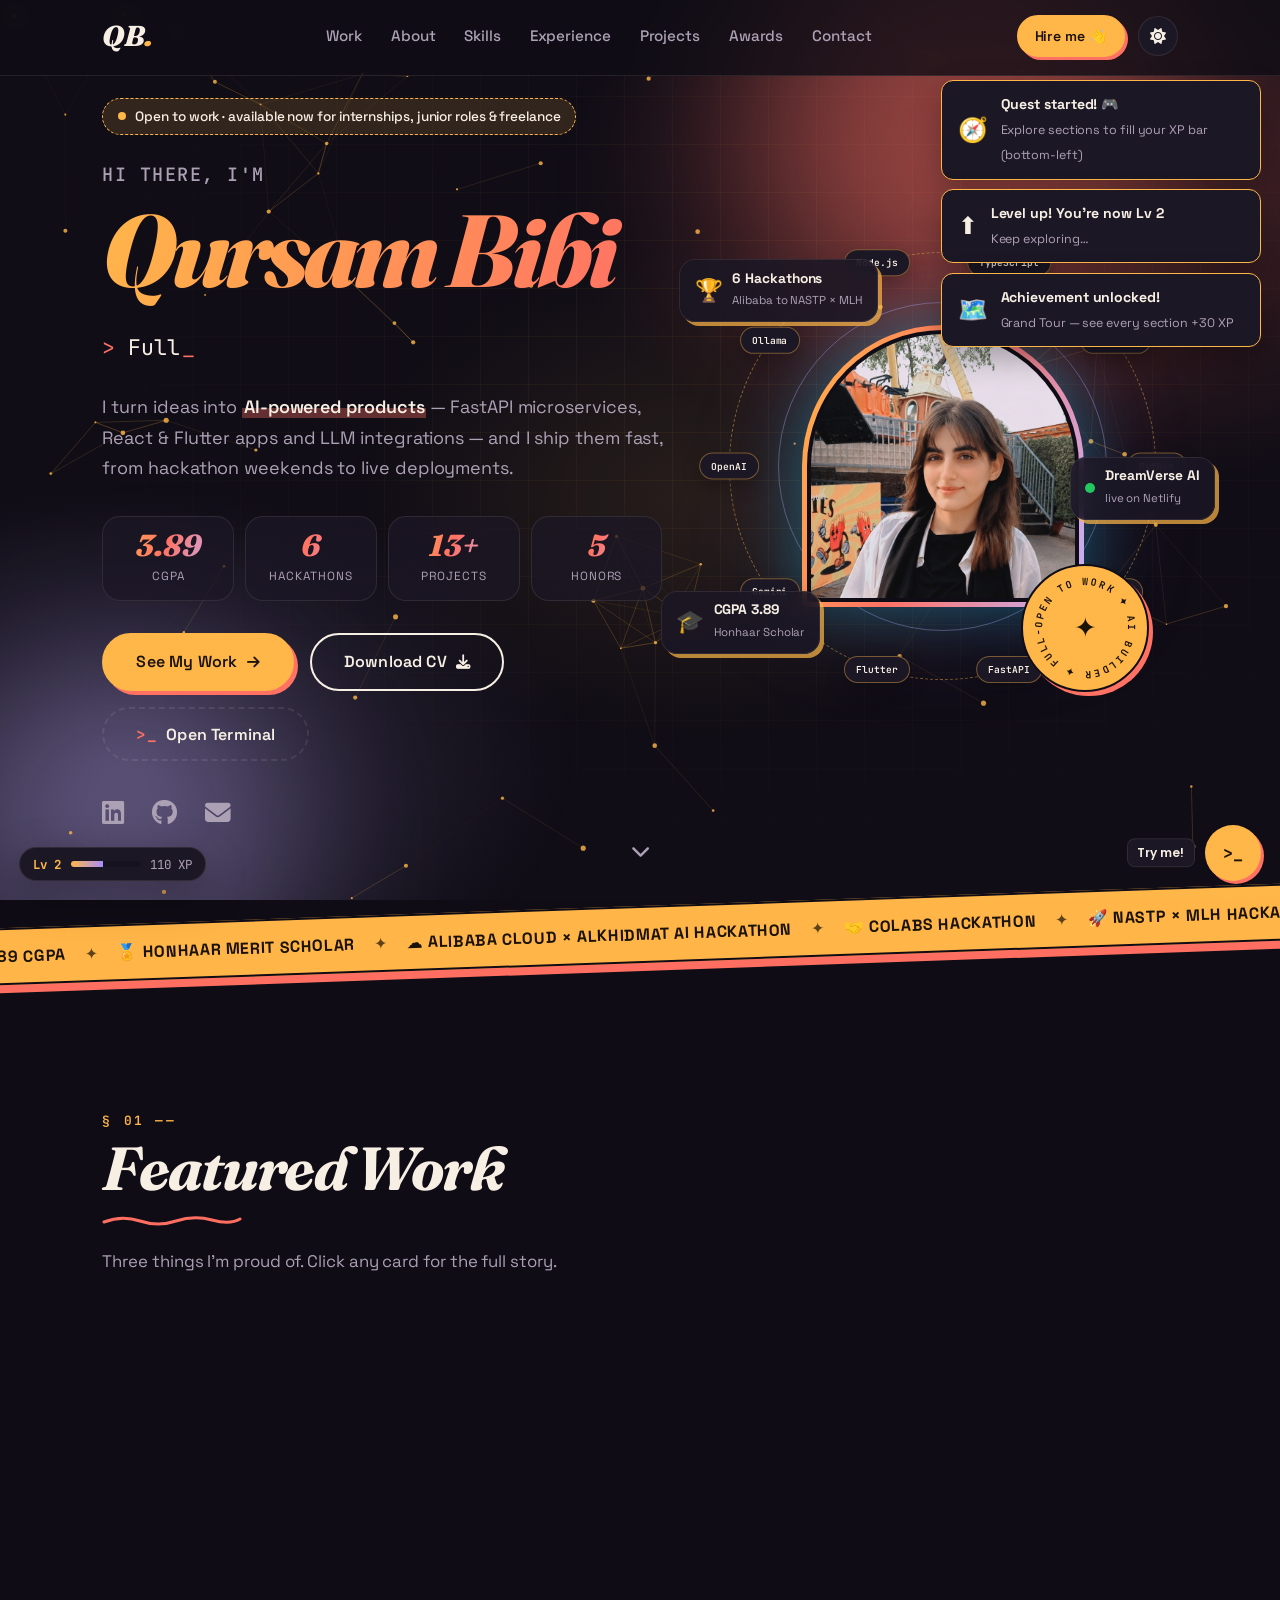
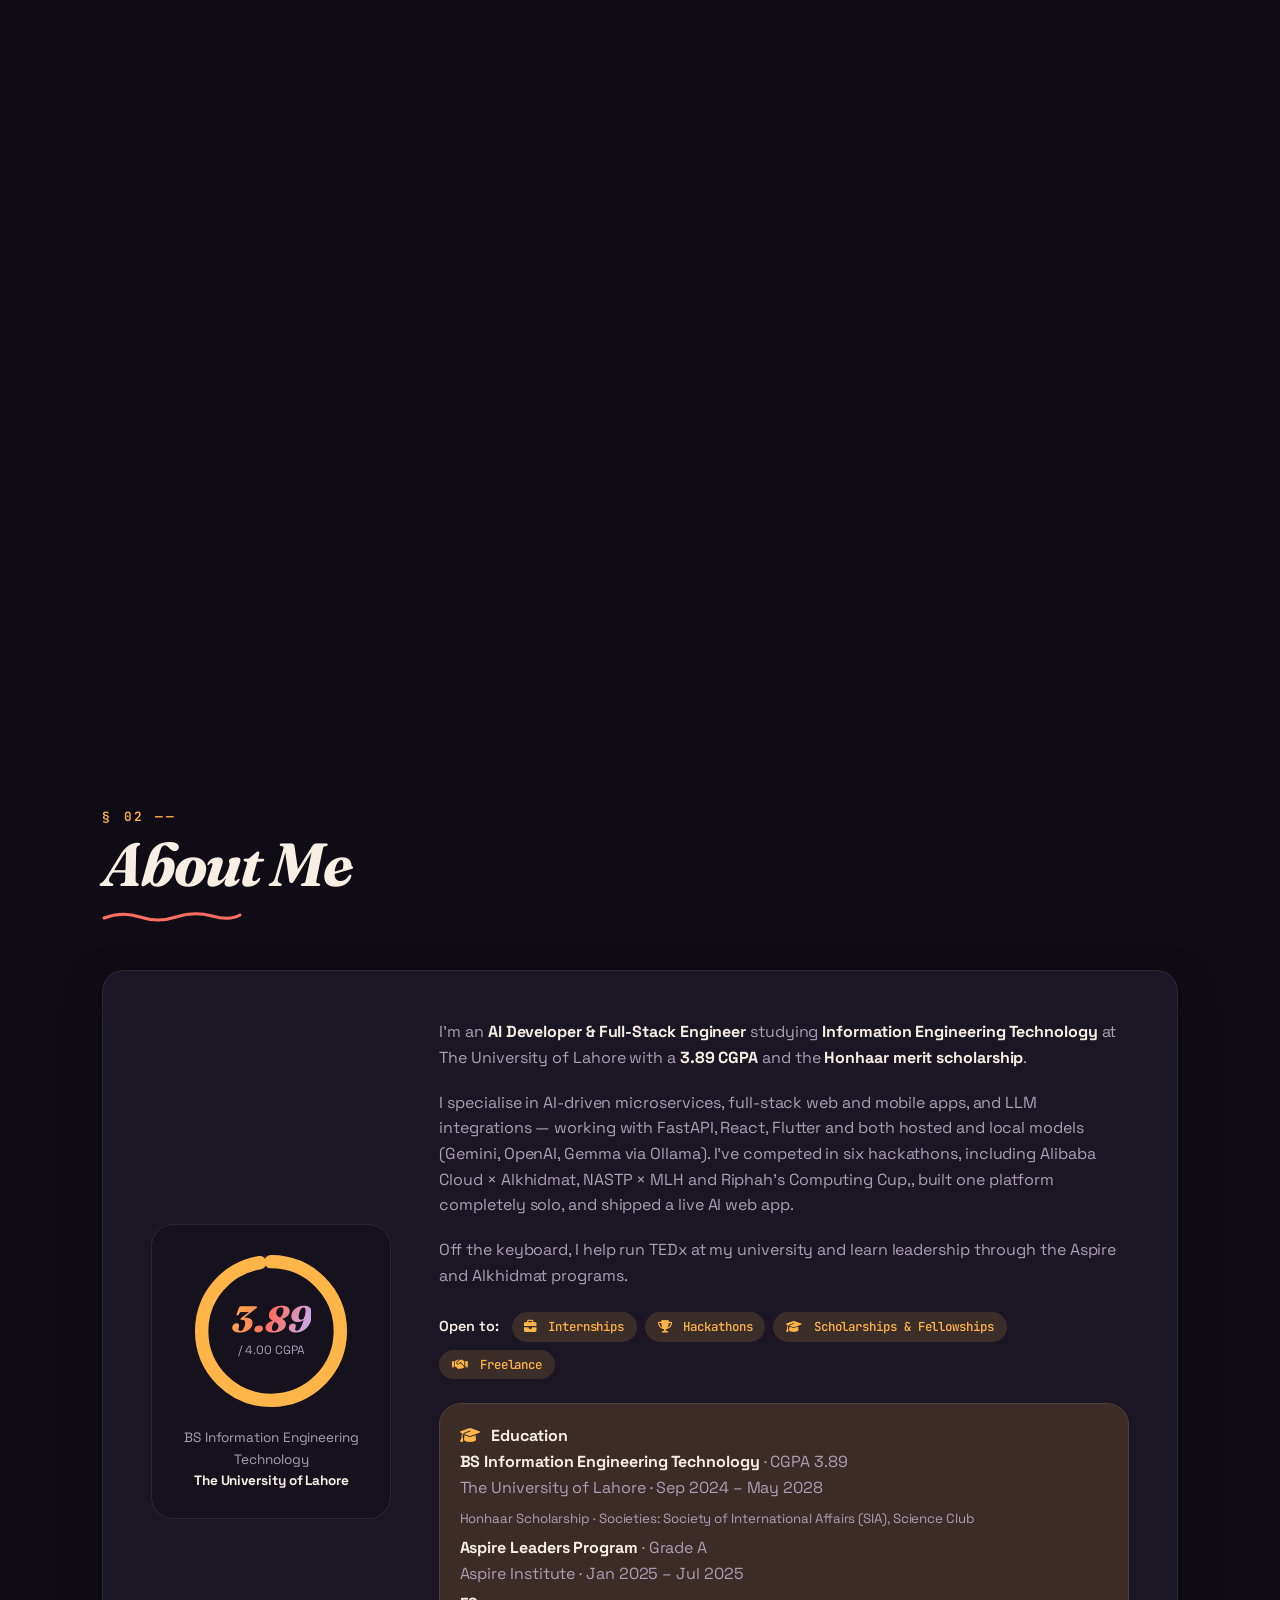
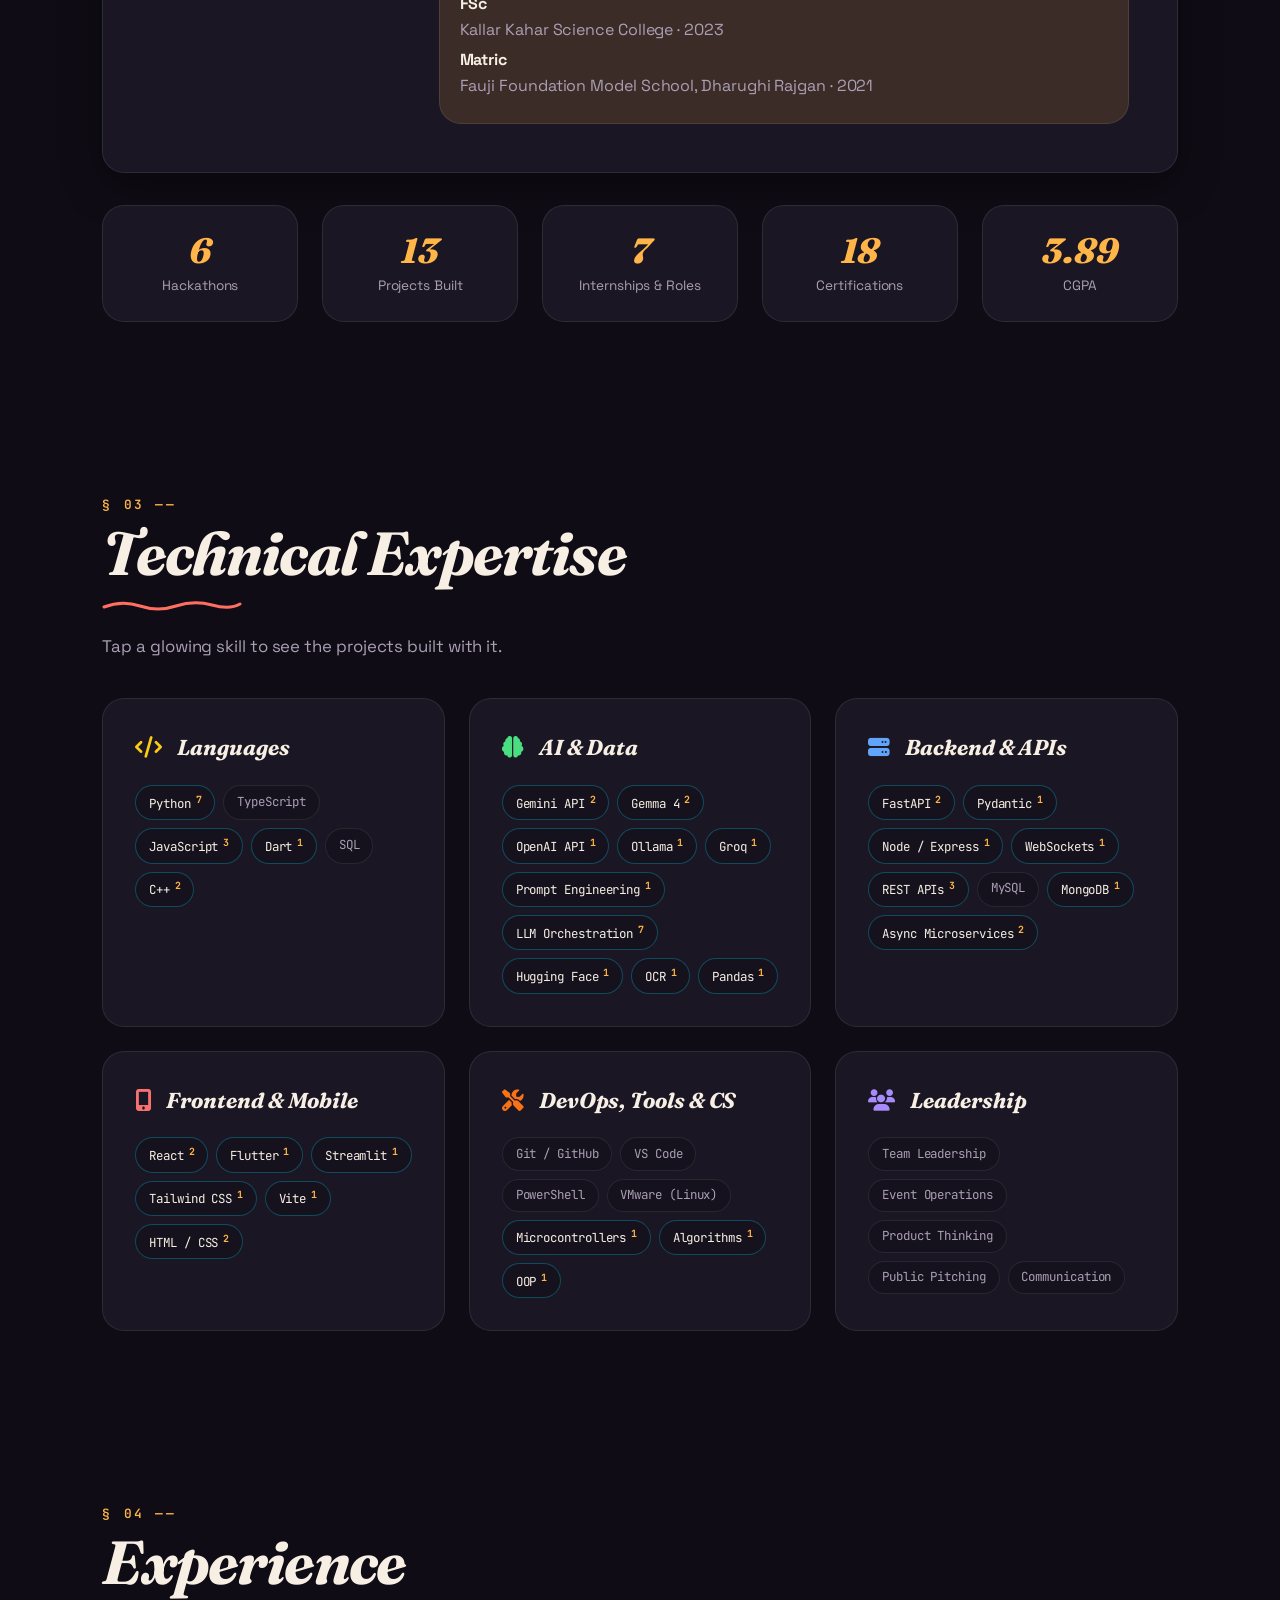
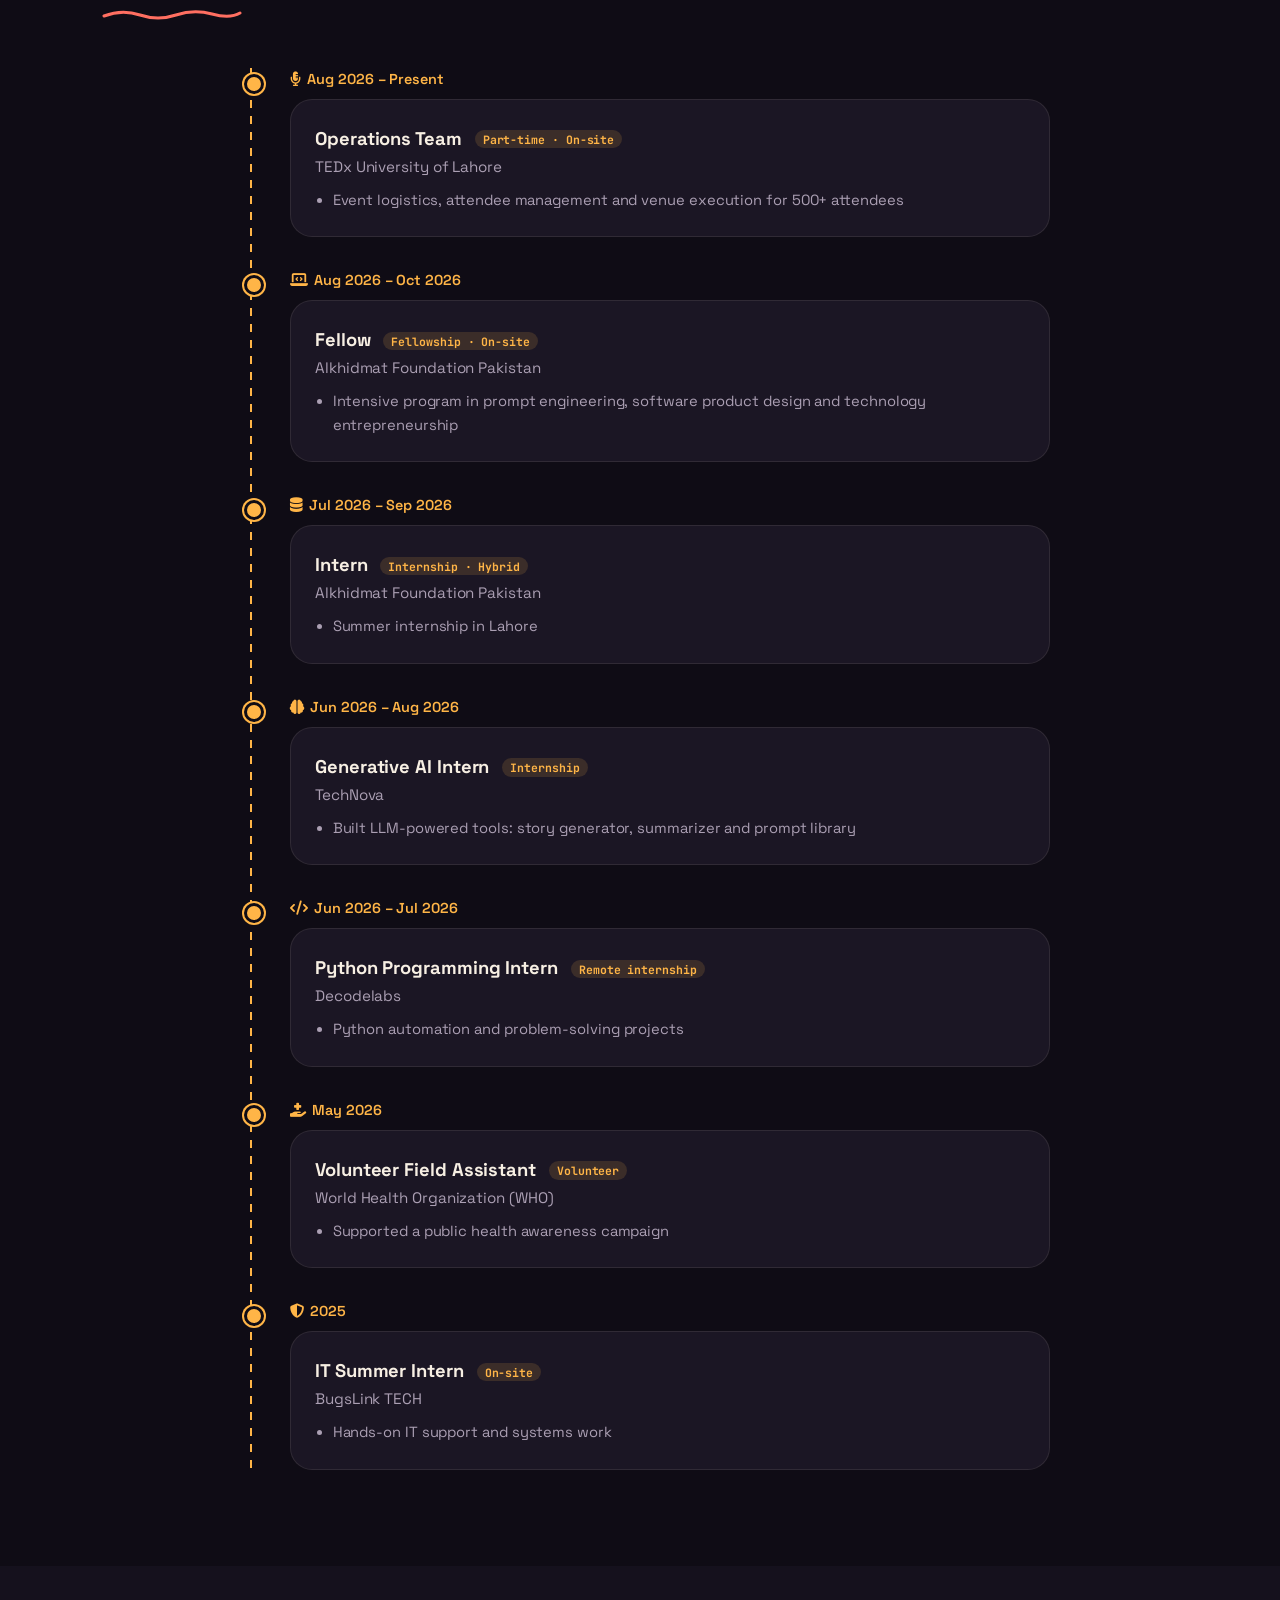
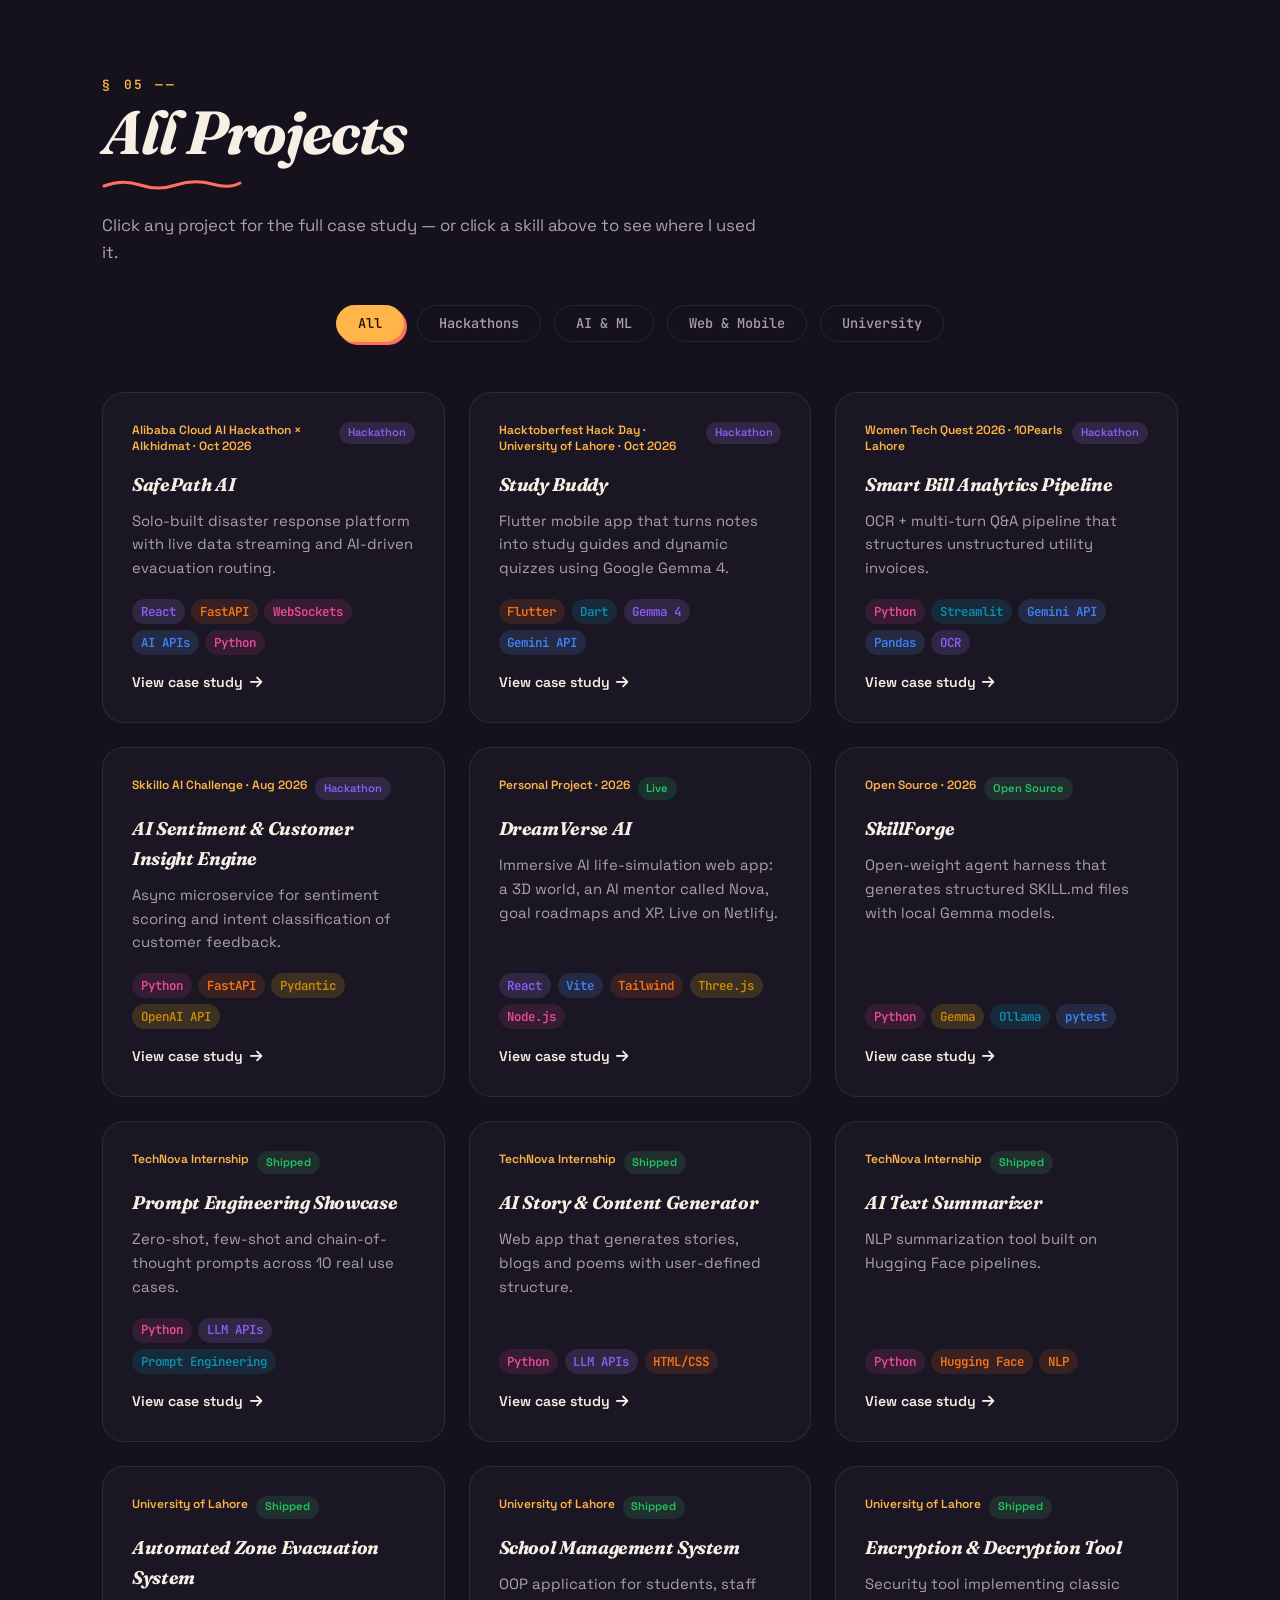
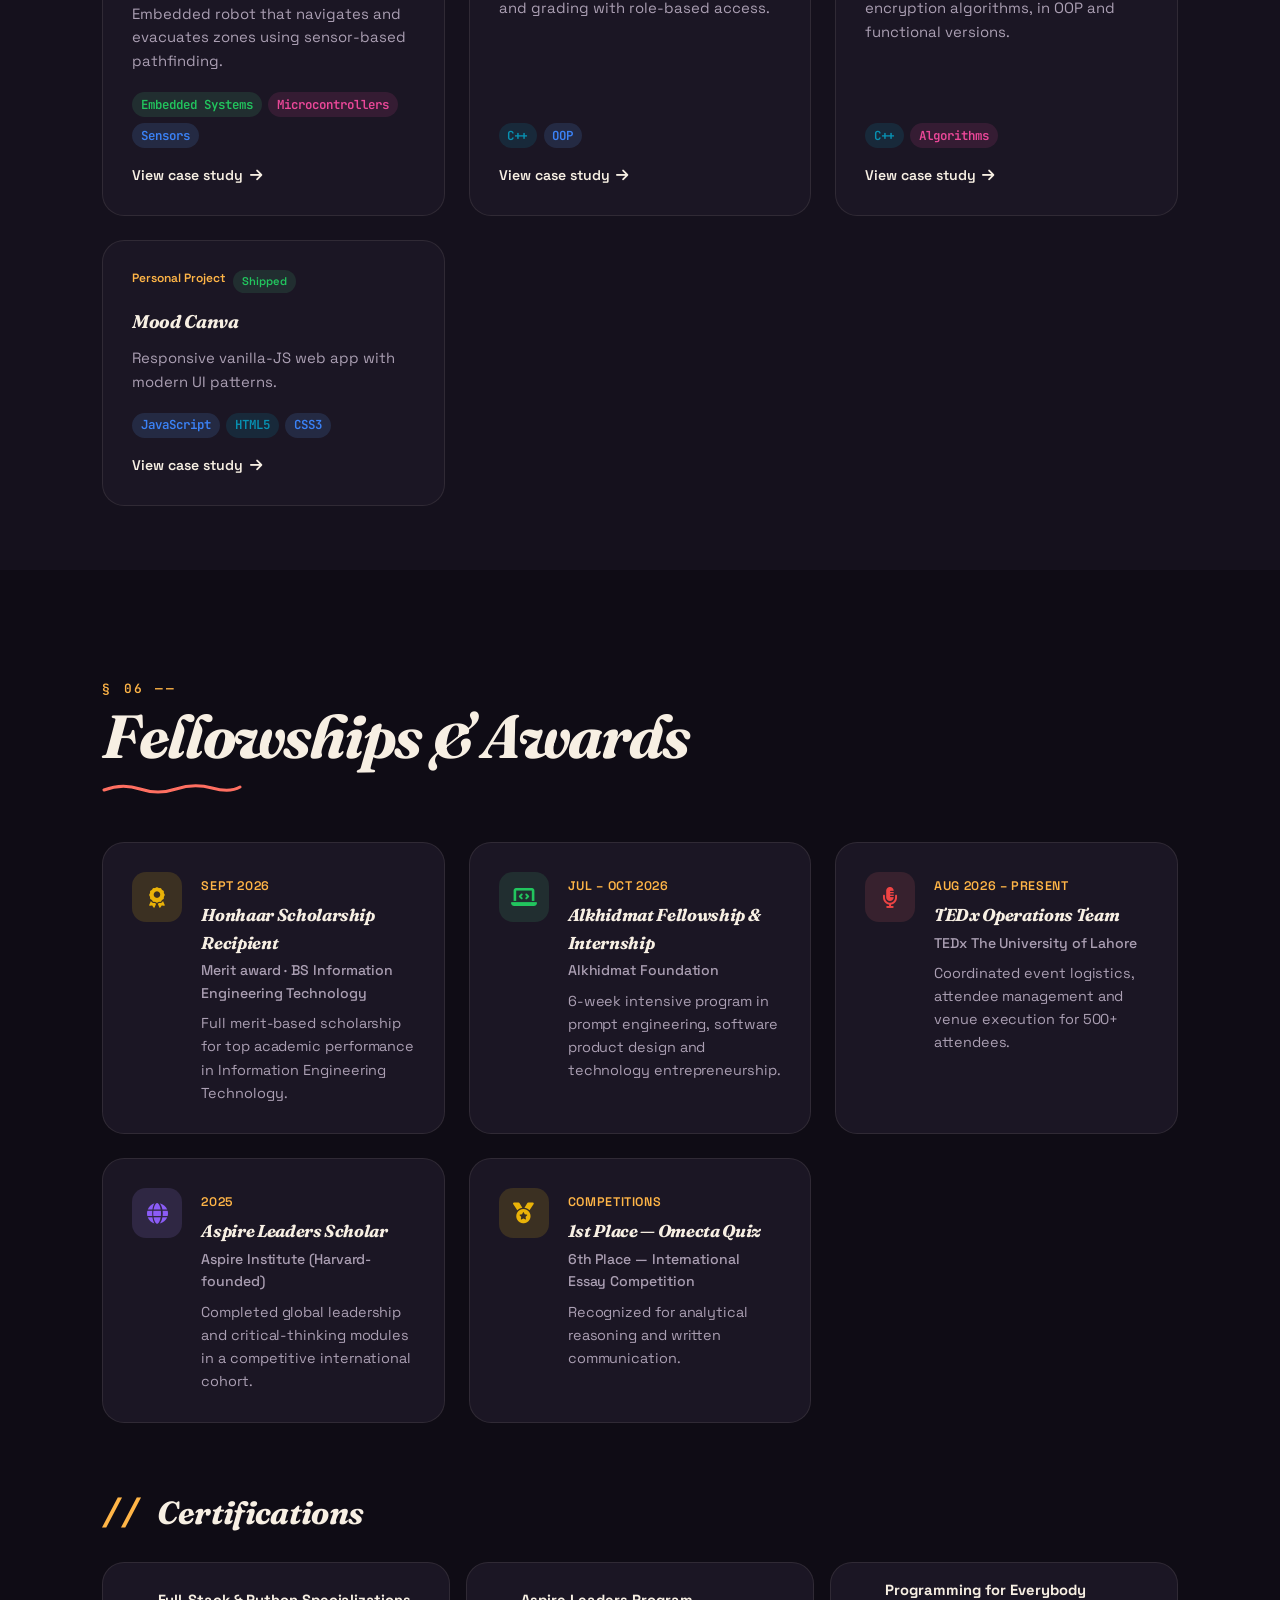
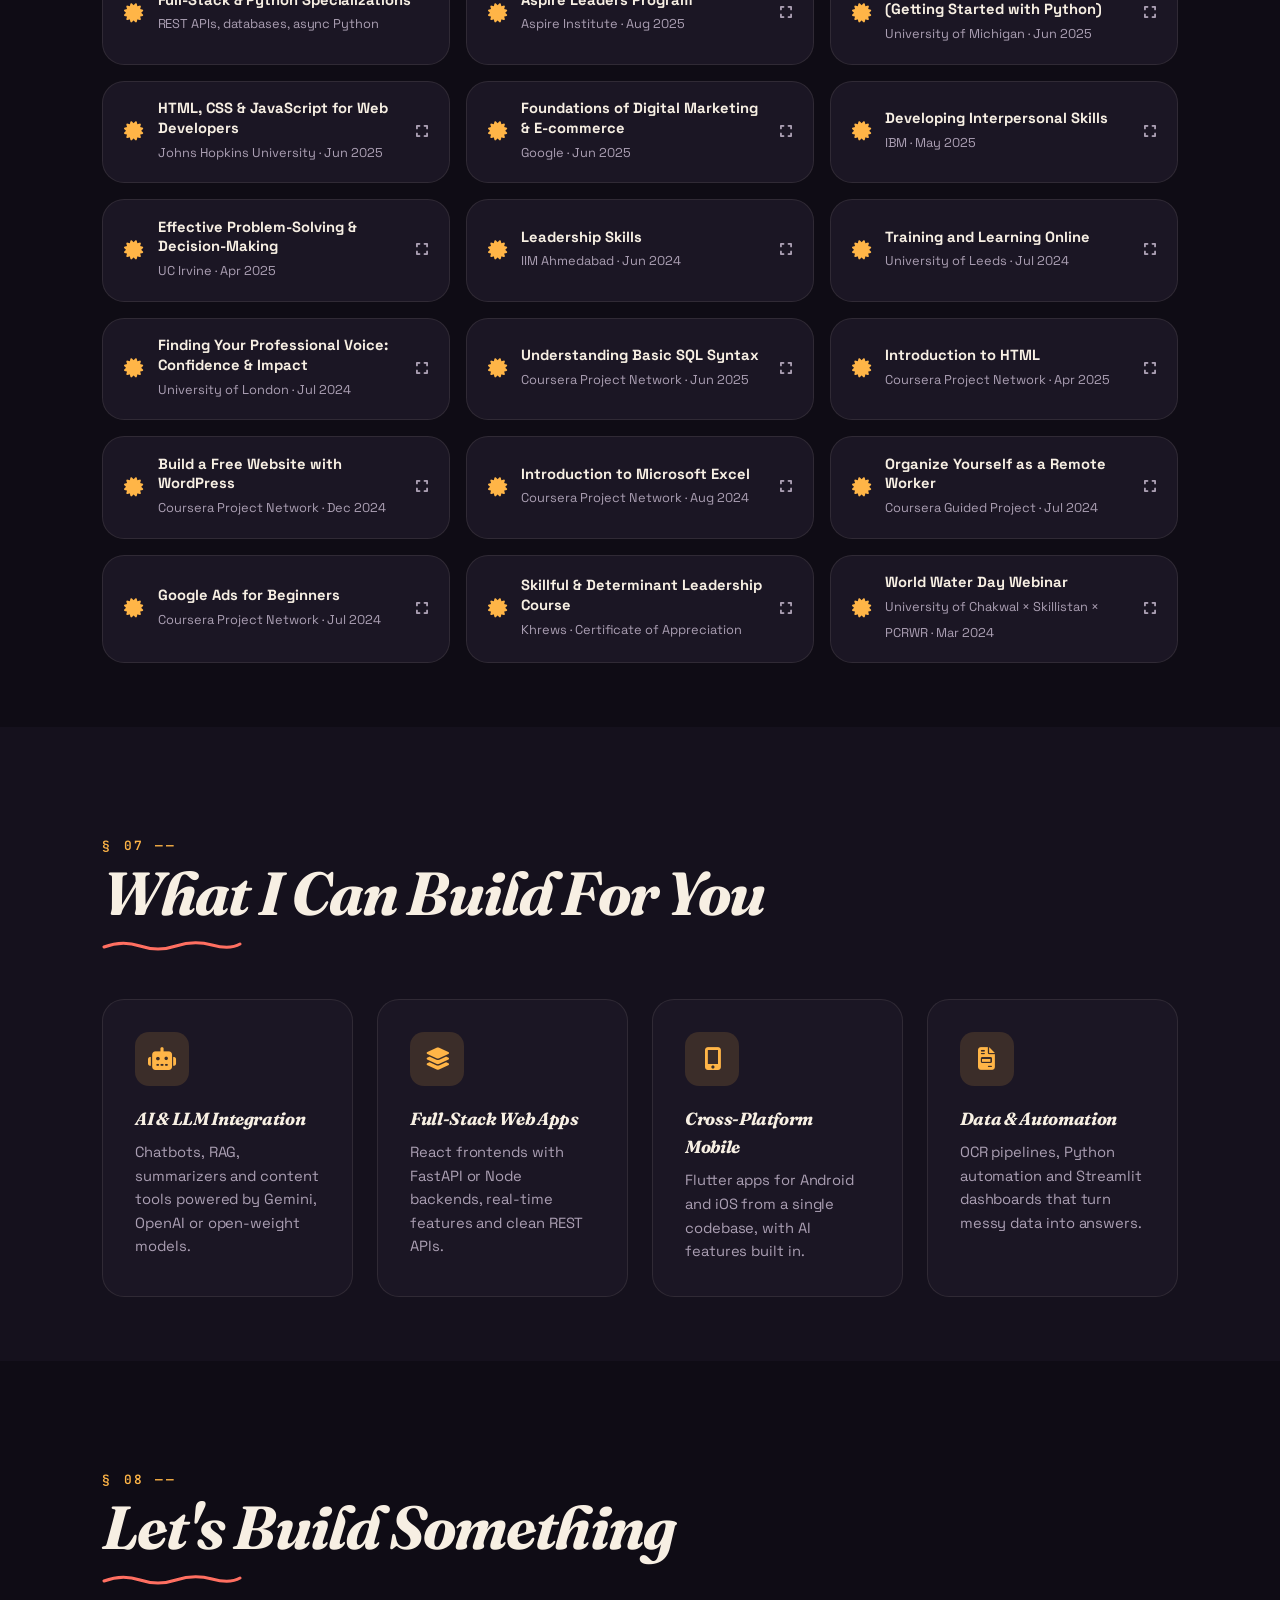
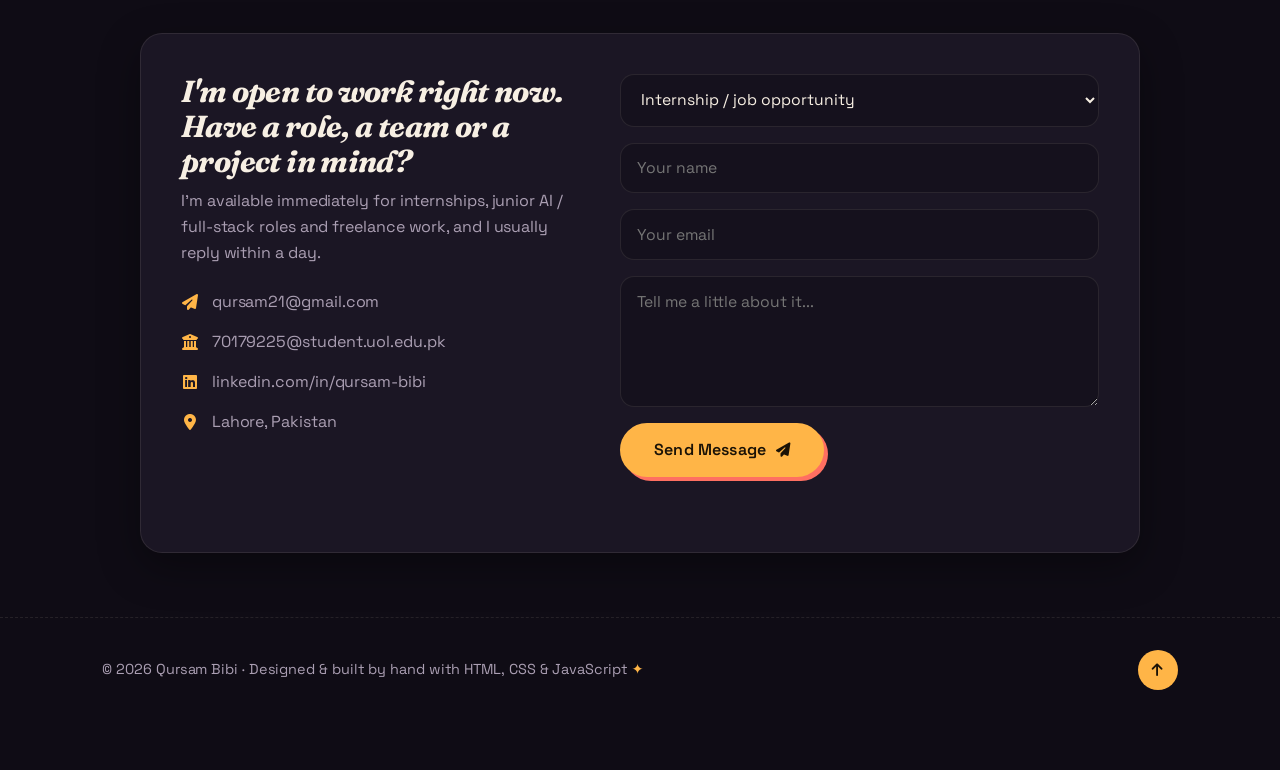
==== commit aaefe3c0: "Sync experience and education with LinkedIn Co-Authored-By: Claude Fable 5.2 <noreply@anthropic.com>" ====
--- a/index.html
+++ b/index.html
@@ -181,8 +181,11 @@
                 </div>
                 <div class="edu-box">
                     <h4><i class="fas fa-graduation-cap edu-icon"></i> Education</h4>
-                    <p><strong>BS Information Engineering Technology</strong> · CGPA 3.89<br>The University of Lahore · 2024 – Present</p>
+                    <p><strong>BS Information Engineering Technology</strong> · CGPA 3.89<br>The University of Lahore · Sep 2024 – May 2028</p>
                     <p class="edu-meta"><small>Honhaar Scholarship · Societies: Society of International Affairs (SIA), Science Club</small></p>
+                    <p><strong>Aspire Leaders Program</strong> · Grade A<br>Aspire Institute · Jan 2025 – Jul 2025</p>
+                    <p><strong>FSc</strong><br>Kallar Kahar Science College · 2023</p>
+                    <p><strong>Matric</strong><br>Fauji Foundation Model School, Dharughi Rajgan · 2021</p>
                 </div>
             </div>
         </div>
